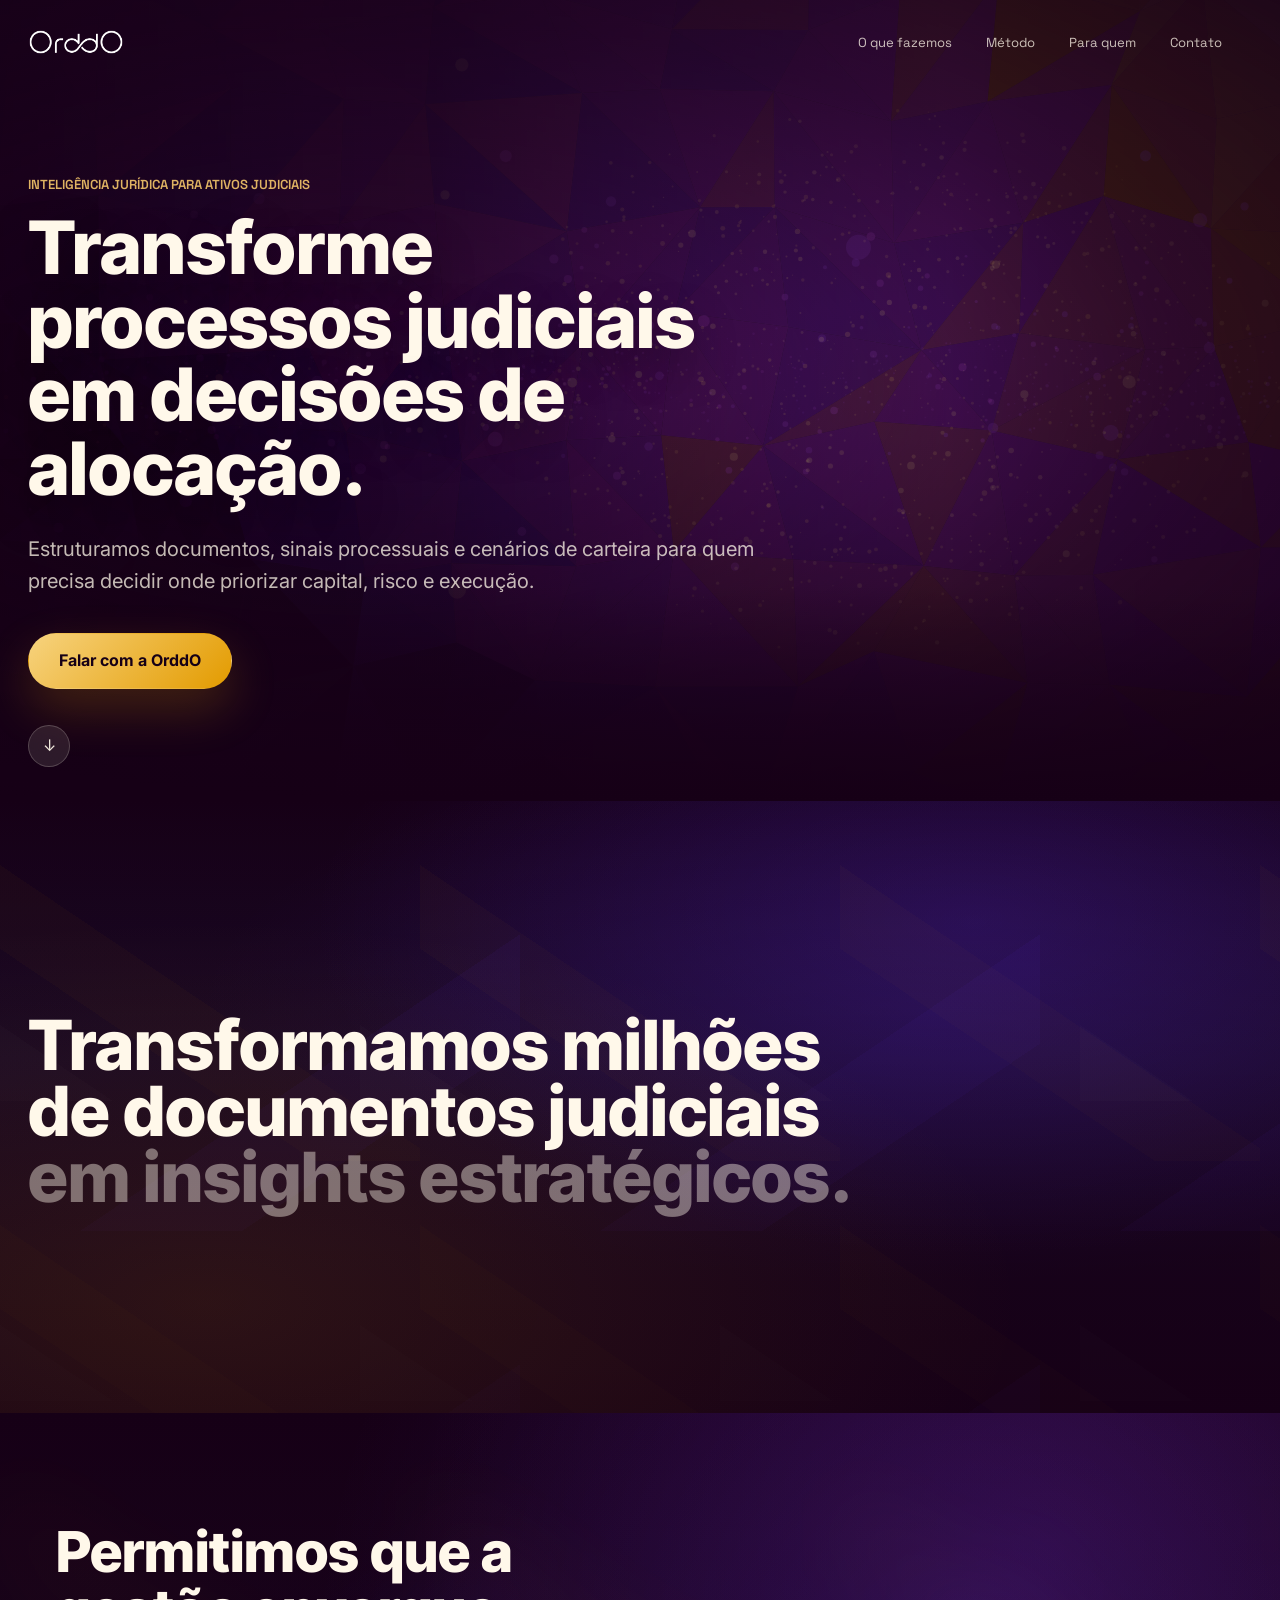
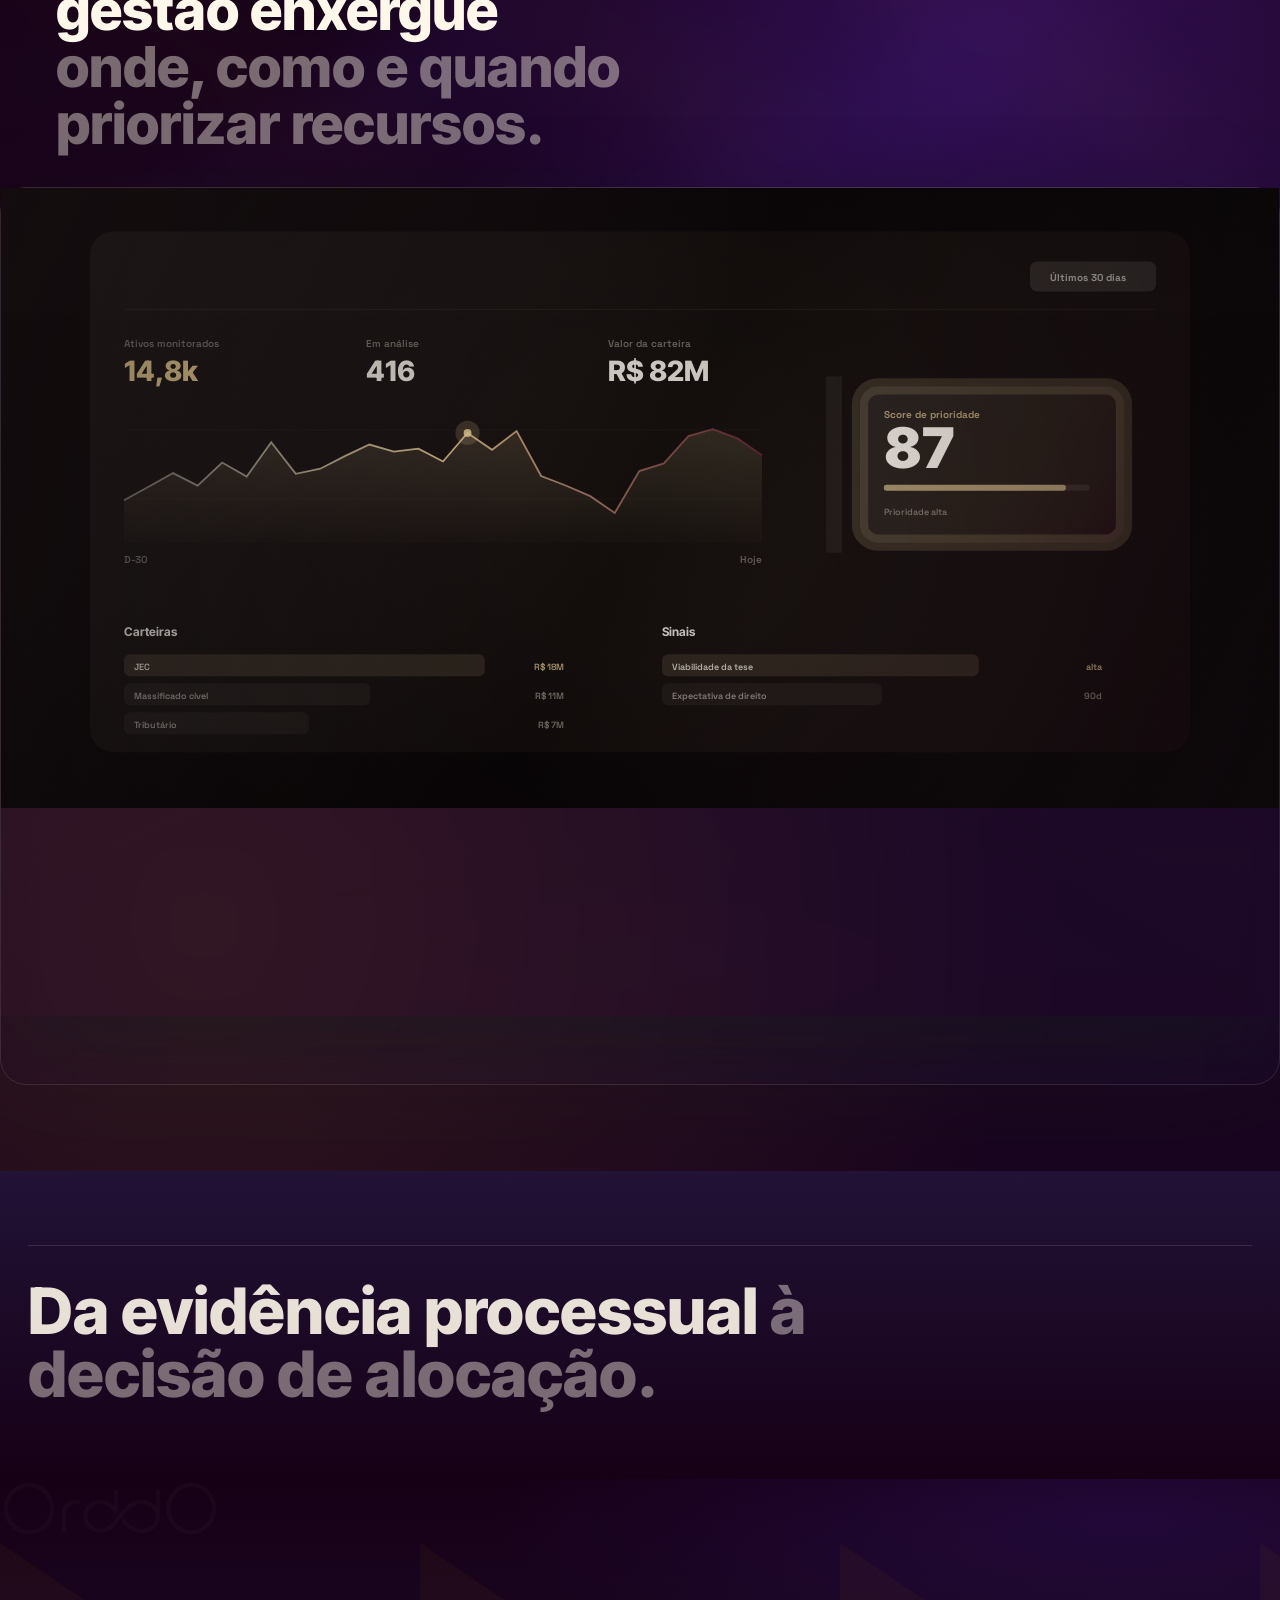
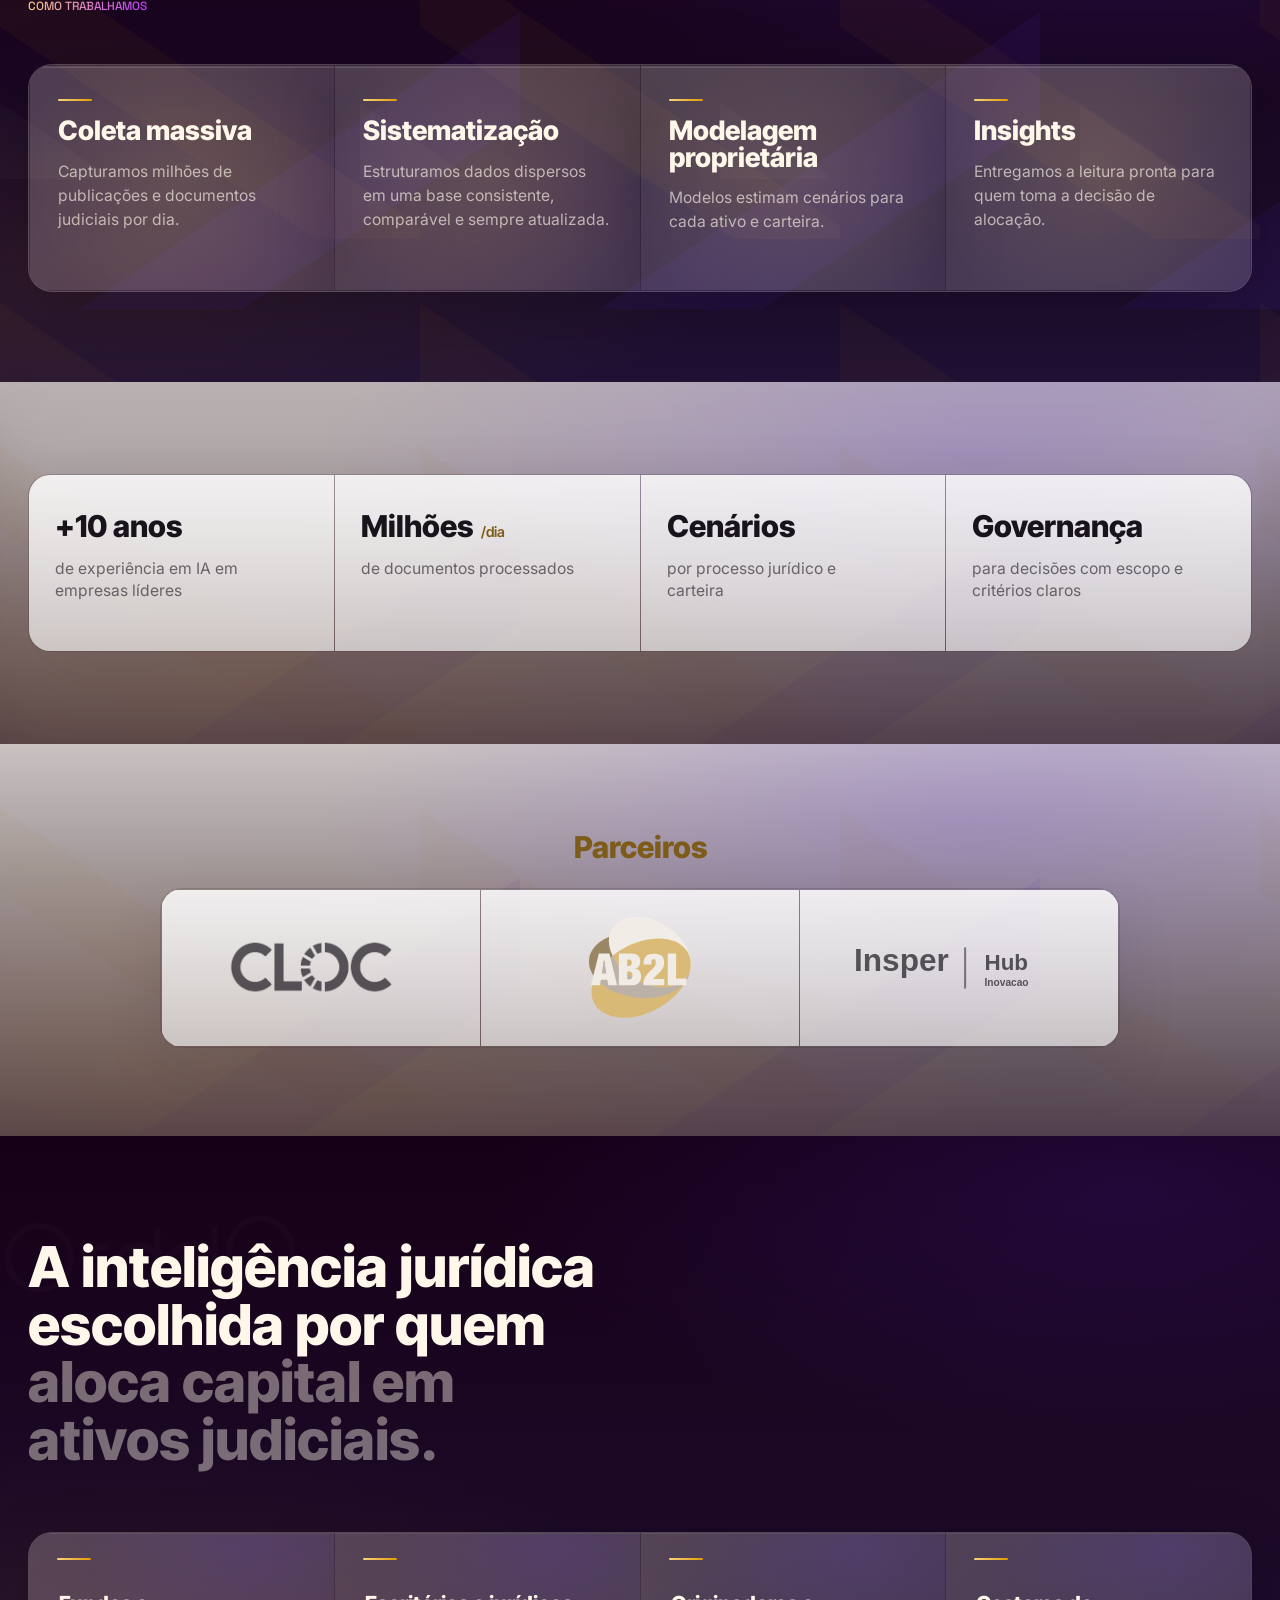
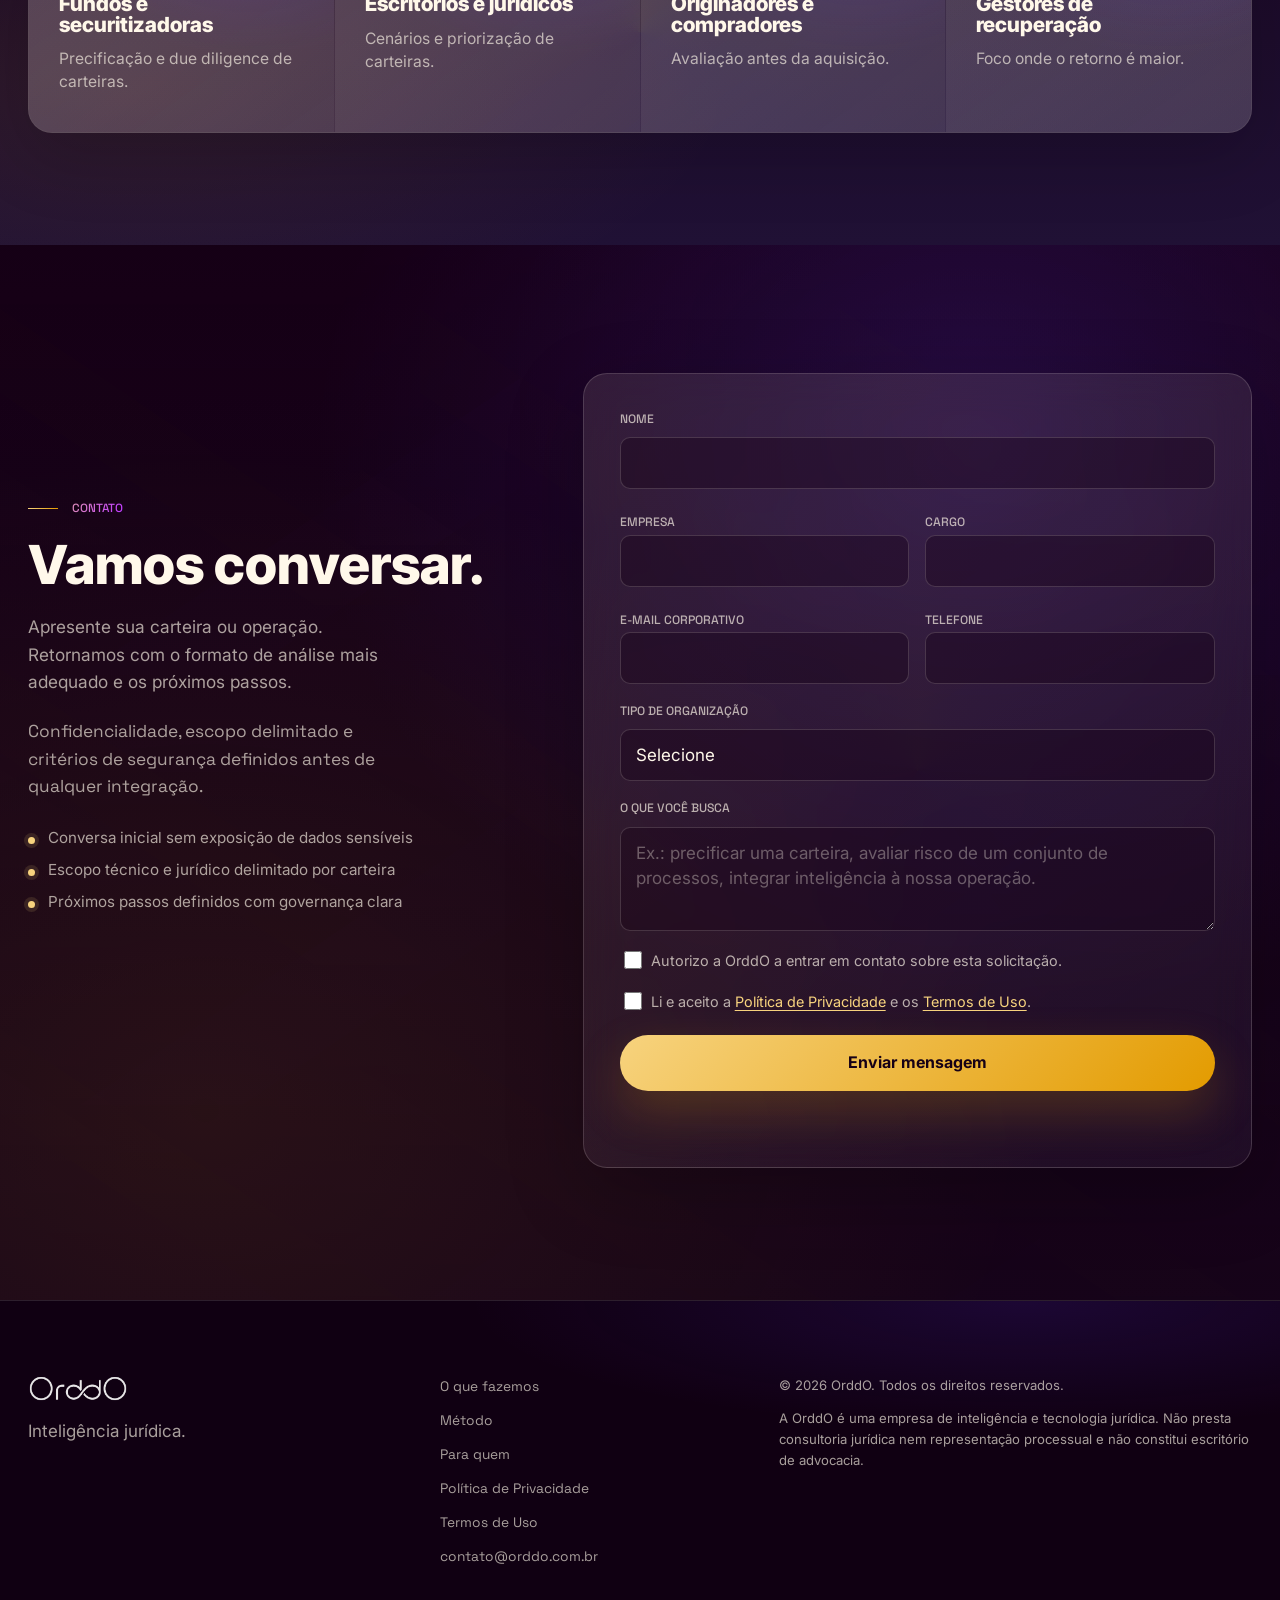
==== index.html @ 4daa4f78 "Restaura hamburguer e ritmo desktop" ====
<!doctype html>
<html lang="pt-BR">
  <head>
    <meta charset="utf-8">
    <meta name="viewport" content="width=device-width, initial-scale=1">
    <title>OrddO | Inteligência jurídica</title>
    <meta name="description" content="OrddO é uma empresa de inteligência jurídica. Estruturamos dados judiciais e estimamos cenários para apoiar decisões de alocação por ativo e carteira.">
    <meta name="theme-color" content="#f7f8f6">
    <meta property="og:title" content="OrddO | Inteligência jurídica">
    <meta property="og:description" content="A inteligência por trás de cada decisão sobre ativos judiciais.">
    <meta property="og:type" content="website">
    <link rel="preconnect" href="https://fonts.googleapis.com">
    <link rel="preconnect" href="https://fonts.gstatic.com" crossorigin>
    <link href="https://fonts.googleapis.com/css2?family=Inter+Tight:wght@500;600;700;800;900&family=Space+Grotesk:wght@400;500;600&family=Inter:wght@400;500;600&display=swap" rel="stylesheet">
    <link rel="stylesheet" href="styles.css?v=188">
  </head>
  <body>
    <a class="skip-link" href="#conteudo">Pular para o conteúdo</a>

    <header class="site-header" data-header>
      <nav class="nav" aria-label="Navegação principal">
        <a class="brand brand-nav" href="#topo" aria-label="OrddO, início"><img class="logo-img" src="logo-mask.png" srcset="logo-mask.png 1x, logo-mask@4x.png 4x" alt="" aria-hidden="true" decoding="async"></a>

        <button class="nav-toggle" type="button" aria-expanded="false" aria-controls="menu-principal" aria-label="Abrir menu" data-nav-toggle>
          <span></span><span></span><span></span>
          <span class="sr-only">Abrir menu</span>
        </button>

        <div class="nav-links" id="menu-principal" data-nav-menu>
          <a href="#produto" data-content="Inteligência para ativos judiciais">O que fazemos</a>
          <a href="#metodo" data-content="Da evidência ao cenário">Método</a>
          <a href="#para-quem" data-content="Fundos, originadores e jurídicos">Para quem</a>
          <a href="#contato" data-content="Conversa confidencial">Contato</a>
        </div>

      </nav>
    </header>

    <main id="conteudo">

      <!-- ── HERO ─────────────────────────────────────── -->
      <section class="hero hero-generative-page" id="topo">
        <div class="hero-generative" aria-hidden="true">
          <canvas id="trianglify-canvas" class="trianglify-canvas" data-trianglify></canvas>
          <canvas id="nova-canvas" class="nova-canvas" data-nova></canvas>
          <canvas id="decision-canvas" class="decision-canvas" data-decision-hero></canvas>
        </div>
        <div class="container hero-content">
          <p class="hero-eyebrow">Inteligência jurídica para ativos judiciais</p>
          <h1>Transforme processos judiciais em decisões de alocação.</h1>
          <p class="hero-subtitle">Estruturamos documentos, sinais processuais e cenários de carteira para quem precisa decidir onde priorizar capital, risco e execução.</p>
          <div class="hero-actions" aria-label="Ações principais">
            <a class="button button-primary" href="#contato">Falar com a OrddO</a>
          </div>
        </div>
        <div class="hero-foot">
          <a class="scroll-cue" href="#manifesto" aria-label="Rolar para baixo">↓</a>
        </div>
      </section>

      <!-- ── STATEMENT (intro) ────────────────────────── -->
      <section class="statement" id="manifesto">
        <div class="container">
          <h2 class="reveal">Transformamos milhões de documentos judiciais <span class="dim">em insights estratégicos.</span></h2>
        </div>
      </section>

      <!-- ── PRIORIZAÇÃO (processo genérico, demo ao vivo) ─ -->
      <section class="showcase" id="produto">
        <div class="container">
          <div class="show-head reveal">
            <h2>Permitimos que a gestão enxergue <span class="dim">onde, como e quando priorizar recursos.</span></h2>
          </div>

          <div class="media-panel reveal" data-parallax-panel>
            <div class="demo intelligence-demo" data-demo>
              <div class="intel-stage" aria-label="Painel executivo de priorização de carteira">
                <div class="intel-board intel-cinema">
                  <canvas class="intel-canvas" data-intel-canvas aria-hidden="true"></canvas>
                  <div class="mobile-dashboard" aria-hidden="true">
                    <div class="md-head">
                      <span>Carteira monitorada</span>
                      <b>Últimos 30 dias</b>
                    </div>
                    <div class="md-kpis">
                      <div><strong>14,8k</strong><span>Ativos</span></div>
                      <div><strong>416</strong><span>Em análise</span></div>
                      <div><strong>R$ 82M</strong><span>Carteira</span></div>
                      <div class="md-kpi-score"><strong>87</strong><span>Score de prioridade</span></div>
                    </div>
                    <div class="md-chart" aria-hidden="true">
                      <svg viewBox="0 0 320 132" role="img" aria-label="Evolução da carteira">
                        <defs>
                          <linearGradient id="mdChartArea" x1="0" x2="0" y1="0" y2="1">
                            <stop offset="0%" stop-color="#d9bd83" stop-opacity=".28"></stop>
                            <stop offset="100%" stop-color="#d9bd83" stop-opacity=".035"></stop>
                          </linearGradient>
                          <linearGradient id="mdChartLine" x1="0" x2="1" y1="0" y2="0">
                            <stop offset="0%" stop-color="#fff8ea" stop-opacity=".5"></stop>
                            <stop offset="52%" stop-color="#d9bd83"></stop>
                            <stop offset="100%" stop-color="#6a2032"></stop>
                          </linearGradient>
                        </defs>
                        <path class="md-area" d="M0 92 C34 84 52 70 80 76 C112 84 126 48 154 56 C188 66 196 28 224 34 C252 40 264 66 288 54 C304 46 312 42 320 38 L320 132 L0 132 Z"></path>
                        <path class="md-line" d="M0 92 C34 84 52 70 80 76 C112 84 126 48 154 56 C188 66 196 28 224 34 C252 40 264 66 288 54 C304 46 312 42 320 38"></path>
                        <circle class="md-hot" cx="224" cy="34" r="5"></circle>
                      </svg>
                      <div class="md-chart-axis">
                        <span>D-30</span>
                        <span>Hoje</span>
                      </div>
                    </div>
                  </div>
                  <div class="cinema-grain" aria-hidden="true"></div>
                  <div class="cinema-caption" aria-live="polite">
                    <b data-flow-label>Visão executiva</b>
                  </div>
                </div>
              </div>
            </div>
          </div>
        </div>
      </section>

      <!-- ── RESPIRO EDITORIAL ────────────────────────── -->
      <section class="section-breath" aria-label="Síntese do processo">
        <div class="container">
          <p class="reveal">Da evidência processual <span>à decisão de alocação.</span></p>
        </div>
      </section>

      <!-- ── SERVIÇOS / MÉTODO (lista Fantasy) ─────────── -->
      <section class="services" id="metodo">
        <div class="container">
          <span class="label reveal">Como trabalhamos</span>
          <ol class="svc-list" data-spotlight>
            <li class="svc reveal"><h3>Coleta massiva</h3><p>Capturamos milhões de publicações e documentos judiciais por dia.</p></li>
            <li class="svc reveal"><h3>Sistematização</h3><p>Estruturamos dados dispersos em uma base consistente, comparável e sempre atualizada.</p></li>
            <li class="svc reveal"><h3>Modelagem proprietária</h3><p>Modelos estimam cenários para cada ativo e carteira.</p></li>
            <li class="svc reveal"><h3>Insights</h3><p>Entregamos a leitura pronta para quem toma a decisão de alocação.</p></li>
          </ol>
        </div>
      </section>

      <!-- ── MÉTRICAS ──────────────────────────────────── -->
      <section class="metrics-section" aria-label="Capacidades da OrddO">
        <div class="container metrics-grid">
          <div class="metric reveal"><strong>+10 anos</strong><span class="metric-label">de experiência em IA em empresas líderes</span></div>
          <div class="metric reveal"><strong>Milhões<span>/dia</span></strong><span class="metric-label">de documentos processados</span></div>
          <div class="metric reveal"><strong>Cenários</strong><span class="metric-label">por processo jurídico e carteira</span></div>
          <div class="metric reveal"><strong>Governança</strong><span class="metric-label">para decisões com escopo e critérios claros</span></div>
        </div>
      </section>

      <!-- ── PARCEIROS ─────────────────────────────────── -->
      <section class="partners" aria-label="Parceiros institucionais">
        <div class="container partners-panel">
          <span class="partners-eyebrow">Parceiros</span>
          <div class="partner-logos" aria-label="CLOC, AB2L e Insper Hub">
            <div class="partner-logo partner-logo-cloc"><img src="partner-cloc-mark.png" alt="CLOC" loading="lazy" decoding="async"></div>
            <div class="partner-logo partner-logo-ab2l"><img src="partner-ab2l-mark.svg" alt="AB2L" loading="lazy" decoding="async"></div>
            <div class="partner-logo partner-logo-insper"><img src="partner-insper-hub.svg" alt="Insper Hub" loading="lazy" decoding="async"></div>
          </div>
        </div>
      </section>

      <!-- ── PARA QUEM ─────────────────────────────────── -->
      <section class="statement statement-center" id="para-quem">
        <div class="container">
          <h2 class="reveal">A inteligência jurídica escolhida por quem <span class="dim">aloca capital em ativos judiciais.</span></h2>
        </div>
        <div class="container gallery">
          <article class="gcard reveal"><h3>Fundos e securitizadoras</h3><p>Precificação e due diligence de carteiras.</p></article>
          <article class="gcard reveal"><h3>Escritórios e jurídicos</h3><p>Cenários e priorização de carteiras.</p></article>
          <article class="gcard reveal"><h3>Originadores e compradores</h3><p>Avaliação antes da aquisição.</p></article>
          <article class="gcard reveal"><h3>Gestores de recuperação</h3><p>Foco onde o retorno é maior.</p></article>
        </div>
      </section>

      <!-- ── CONTATO ───────────────────────────────────── -->
      <section class="contact" id="contato">
        <div class="container contact-grid">
          <div class="contact-copy reveal">
            <span class="label">Contato</span>
            <h2>Vamos conversar.</h2>
            <p>Apresente sua carteira ou operação. Retornamos com o formato de análise mais adequado e os próximos passos.</p>
            <p class="contact-assurance">Confidencialidade, escopo delimitado e critérios de segurança definidos antes de qualquer integração.</p>
            <ul class="contact-trust" aria-label="Compromissos de contato">
              <li>Conversa inicial sem exposição de dados sensíveis</li>
              <li>Escopo técnico e jurídico delimitado por carteira</li>
              <li>Próximos passos definidos com governança clara</li>
            </ul>
          </div>

          <form class="lead-form reveal" action="mailto:contato@orddo.com.br" method="post" enctype="text/plain" data-lead-form novalidate>
            <div class="form-row"><label for="nome">Nome</label><input id="nome" name="nome" type="text" autocomplete="name" required></div>
            <div class="form-row two-columns">
              <div><label for="empresa">Empresa</label><input id="empresa" name="empresa" type="text" autocomplete="organization" required></div>
              <div><label for="cargo">Cargo</label><input id="cargo" name="cargo" type="text" autocomplete="organization-title"></div>
            </div>
            <div class="form-row two-columns">
              <div><label for="email">E-mail corporativo</label><input id="email" name="email" type="email" autocomplete="email" required></div>
              <div><label for="telefone">Telefone</label><input id="telefone" name="telefone" type="tel" autocomplete="tel" required></div>
            </div>
            <div class="form-row">
              <label for="perfil">Tipo de organização</label>
              <select id="perfil" name="perfil" required>
                <option value="">Selecione</option>
                <option>Fundo / Securitizadora</option>
                <option>Escritório de advocacia</option>
                <option>Departamento jurídico</option>
                <option>Originador / Comprador de carteira</option>
                <option>Gestora de recuperação</option>
                <option>Outro</option>
              </select>
            </div>
            <div class="form-row"><label for="mensagem">O que você busca</label><textarea id="mensagem" name="mensagem" rows="3" placeholder="Ex.: precificar uma carteira, avaliar risco de um conjunto de processos, integrar inteligência à nossa operação."></textarea></div>
            <label class="checkbox-row"><input type="checkbox" name="contato" required><span>Autorizo a OrddO a entrar em contato sobre esta solicitação.</span></label>
            <label class="checkbox-row"><input type="checkbox" name="privacidade" required><span>Li e aceito a <a href="privacidade.html">Política de Privacidade</a> e os <a href="termos.html">Termos de Uso</a>.</span></label>
            <button class="button button-primary form-submit" type="submit">Enviar mensagem</button>
            <p class="form-feedback" data-form-feedback role="status" aria-live="polite"></p>
          </form>
        </div>
      </section>

    </main>

    <footer class="site-footer">
      <div class="container footer-grid">
        <div class="footer-brand-col">
          <a class="brand brand-footer" href="#topo" aria-label="OrddO, início"><img class="logo-img" src="logo-mask.png" srcset="logo-mask.png 1x, logo-mask@4x.png 4x" alt="" aria-hidden="true" decoding="async"></a>
          <p>Inteligência jurídica.</p>
        </div>
        <div class="footer-links">
          <a href="#produto">O que fazemos</a>
          <a href="#metodo">Método</a>
          <a href="#para-quem">Para quem</a>
          <a href="privacidade.html">Política de Privacidade</a>
          <a href="termos.html">Termos de Uso</a>
          <a href="mailto:contato@orddo.com.br">contato@orddo.com.br</a>
        </div>
        <div class="legal-copy">
          <p>© 2026 OrddO. Todos os direitos reservados.</p>
          <p>A OrddO é uma empresa de inteligência e tecnologia jurídica. Não presta consultoria jurídica nem representação processual e não constitui escritório de advocacia.</p>
        </div>
      </div>
    </footer>

    <script src="script.js?v=188"></script>
  </body>
</html>
---- styles.css ----
/* ══════════════════════════════════════════════════════════════
   OrddO — Inteligência jurídica
   Molde visual: Fantasy (fantasy.co) — quase-preto, tipografia
   editorial gigante em duas tonalidades, painéis de mídia, muito
   respiro. Conteúdo OrddO · paleta quase-preto quente + dourado.
   ══════════════════════════════════════════════════════════════ */

:root {
  --bg: #0c0709;
  --bg-2: #120c0e;
  --surface: #171012;
  --surface-2: #201618;
  --cream: #f4eee7;
  --dim: rgba(244, 238, 231, 0.46);
  --muted: rgba(244, 238, 231, 0.6);
  --faint: rgba(244, 238, 231, 0.4);
  --line: rgba(244, 238, 231, 0.1);
  --line-2: rgba(244, 238, 231, 0.18);
  --gold: #c6a15b;
  --gold-2: #d9bd83;
  --wine: #6a2032;
  --paper: #d8d1c6;
  --paper-2: #c6bdb2;
  --ink: #24191b;
  --ink-soft: rgba(36, 25, 27, 0.68);
  --ink-faint: rgba(36, 25, 27, 0.46);
  --paper-line: rgba(36, 25, 27, 0.12);

  --container: 1280px;
  --radius-xl: 28px;
  --radius-lg: 20px;
  --radius-md: 14px;

  --display: "Inter Tight", -apple-system, BlinkMacSystemFont, "Segoe UI", sans-serif;
  --mono: "Space Grotesk", ui-monospace, SFMono-Regular, Menlo, monospace;
  --body: "Inter", -apple-system, BlinkMacSystemFont, "Segoe UI", sans-serif;
}

* { box-sizing: border-box; }
html { scroll-behavior: smooth; scroll-padding-top: 110px; }
body {
  margin: 0; background: var(--bg); color: var(--cream);
  font-family: var(--body); font-size: 17px; line-height: 1.6;
  text-rendering: optimizeLegibility; -webkit-font-smoothing: antialiased;
  overflow-x: hidden;
}
body.menu-open { overflow: hidden; }
a { color: inherit; text-decoration: none; }
button, input, select, textarea { font: inherit; }
img, svg { max-width: 100%; }
.container { width: min(var(--container), calc(100% - 56px)); margin: 0 auto; }

.skip-link { position: absolute; left: 20px; top: -60px; z-index: 100; padding: 12px 16px; border-radius: 10px; background: var(--cream); color: #14090c; font-weight: 700; transition: top 0.2s ease; }
.skip-link:focus { top: 20px; }
.sr-only { position: absolute; width: 1px; height: 1px; padding: 0; margin: -1px; overflow: hidden; clip: rect(0,0,0,0); white-space: nowrap; border: 0; }

.label { display: inline-block; font-family: var(--mono); font-size: 0.74rem; font-weight: 500; letter-spacing: 0; text-transform: uppercase; color: var(--gold); }

/* ── Logo ────────────────────────────────────────────────────── */
.brand { display: inline-flex; align-items: center; line-height: 0; }
.logo-img {
  display: block; aspect-ratio: 684 / 182;
  -webkit-mask: url("logo-mask.png") no-repeat center / contain;
  mask: url("logo-mask.png") no-repeat center / contain;
  background: linear-gradient(105deg, var(--cream) 0%, var(--cream) 38%, var(--gold-2) 50%, var(--cream) 62%, var(--cream) 100%);
  background-size: 260% 100%; background-position: 150% 0;
  animation: logoShimmer 7s ease-in-out 2.2s infinite;
}
.brand-nav .logo-img { width: 96px; }
.brand-footer .logo-img { width: 100px; }
.logo-img[src] {
  height: auto;
  object-fit: contain;
  background: none;
  -webkit-mask: none;
  mask: none;
}
.brand-nav .logo-img[src] { height: 26px; }
.brand-footer .logo-img[src] { height: 27px; }
@keyframes logoShimmer { 0% { background-position: 150% 0; } 32% { background-position: -50% 0; } 100% { background-position: -50% 0; } }

/* ── Header ──────────────────────────────────────────────────── */
.site-header { position: fixed; top: 0; left: 0; right: 0; z-index: 50; transition: background 0.3s ease, border-color 0.3s ease; border-bottom: 1px solid transparent; }
.site-header.is-scrolled { background: rgba(12, 7, 9, 0.72); backdrop-filter: blur(16px); -webkit-backdrop-filter: blur(16px); border-color: var(--line); }
.nav { width: min(var(--container), calc(100% - 56px)); min-height: 84px; margin: 0 auto; display: flex; align-items: center; justify-content: space-between; gap: 24px; }
.nav-links { display: flex; align-items: center; gap: 34px; margin-left: auto; margin-right: 30px; font-family: var(--mono); font-size: 0.82rem; color: var(--muted); }
.nav-links a { transition: color 0.2s ease; }
.nav-links a:hover, .nav-links a:focus-visible { color: var(--cream); }
.nav-toggle { display: none; width: 44px; height: 44px; border: 1px solid var(--line-2); border-radius: 12px; background: rgba(244,238,231,0.04); cursor: pointer; }
.nav-toggle span:not(.sr-only) { display: block; width: 18px; height: 2px; margin: 4px auto; border-radius: 999px; background: var(--cream); }

/* ── Botões ──────────────────────────────────────────────────── */
.button { display: inline-flex; align-items: center; justify-content: center; gap: 8px; min-height: 56px; padding: 0 30px; border: 1px solid transparent; border-radius: 999px; cursor: pointer; font-weight: 700; font-size: 1rem; transition: transform 0.2s ease, background 0.2s ease, border-color 0.2s ease; }
.button:hover, .button:focus-visible { transform: translateY(-2px); }
.button-primary { background: var(--cream); color: #14090c; }
.button-primary:hover, .button-primary:focus-visible { background: var(--gold-2); }

/* ── Tipografia editorial ────────────────────────────────────── */
h1, h2, h3 { margin: 0; font-family: var(--display); font-weight: 800; letter-spacing: 0; line-height: 0.98; }
.dim { color: var(--dim); }

/* ── Hero (marca em tela cheia) ──────────────────────────────── */
.hero { position: relative; min-height: 100vh; display: grid; place-items: center; padding: 120px 0 0; overflow: hidden; }
.hero::before { content: ""; position: absolute; inset: 0; background: radial-gradient(110% 88% at 52% 34%, rgba(106,32,50,0.26), transparent 62%), radial-gradient(78% 58% at 50% 112%, rgba(217,189,131,0.11), transparent 64%), linear-gradient(180deg, rgba(8,5,6,0), rgba(8,5,6,0.18)); pointer-events: none; }
.hero-brand { position: relative; z-index: 2; display: grid; justify-items: center; gap: 22px; }
.logo-hero { width: min(560px, 74vw); animation: logoReveal 1.2s cubic-bezier(0.5,0,0.2,1) both, logoShimmer 7s ease-in-out 2.4s infinite; }
.logo-hero.logo-img[src] { animation: fadeUp 0.9s ease 0.18s both; }
@keyframes logoReveal { from { clip-path: inset(0 100% 0 0); } to { clip-path: inset(0 0 0 0); } }
.hero-tag { margin: 0; font-family: var(--mono); font-size: clamp(0.9rem, 1.6vw, 1.15rem); letter-spacing: 0; text-transform: uppercase; color: var(--muted); padding-left: 0; opacity: 0; animation: fadeUp 0.9s ease 0.9s both; }
@keyframes fadeUp { from { opacity: 0; transform: translateY(12px); } to { opacity: 1; transform: none; } }
.hero-foot { position: absolute; z-index: 2; left: 0; right: 0; bottom: 34px; width: min(var(--container), calc(100% - 56px)); margin: 0 auto; display: flex; align-items: center; justify-content: space-between; }
.hero-foot-label { font-family: var(--mono); font-size: 0.78rem; letter-spacing: 0; color: var(--faint); }
.scroll-cue { display: grid; place-items: center; width: 42px; height: 42px; border: 1px solid var(--line-2); border-radius: 50%; color: var(--muted); font-size: 1rem; animation: bob 1.8s ease-in-out infinite; }
@keyframes bob { 0%, 100% { transform: translateY(0); } 50% { transform: translateY(5px); } }

/* ── Statement (headline gigante duas tonalidades) ───────────── */
.statement { display: flex; align-items: center; min-height: 78vh; padding: 120px 0; }
.statement h2 { font-size: clamp(2.5rem, 6.4vw, 6.2rem); line-height: 0.96; letter-spacing: 0; max-width: 20ch; }
.statement-center { min-height: auto; display: block; padding-top: 130px; }
.statement-center h2 { max-width: 22ch; margin-bottom: 64px; }
.statement-lead h2 { font-size: clamp(2rem, 4.3vw, 4.2rem); line-height: 1.02; max-width: 24ch; }

/* ── Showcase (painel de mídia) ──────────────────────────────── */
.showcase {
  padding: 40px 0 130px;
  scroll-margin-top: 110px;
  background:
    radial-gradient(74% 54% at 50% 72%, rgba(198,161,91,0.08), transparent 66%),
    linear-gradient(180deg, var(--bg) 0%, #0d080a 100%);
}
.show-head { max-width: 860px; margin: 0 auto 52px; text-align: center; }
.show-head h2 { font-size: clamp(1.9rem, 3.6vw, 3.1rem); line-height: 1.06; letter-spacing: 0; }
.media-panel { position: relative; max-width: 1080px; margin: 0 auto; padding: 46px 0 72px; border: 0; background: none; box-shadow: none; perspective: 2200px; perspective-origin: 50% 26%; }
.media-panel::after {
  content: ""; position: absolute; left: 50%; bottom: 48px; transform: translateX(-50%);
  width: 74%; height: 130px; border-radius: 50%; z-index: -1;
  background: radial-gradient(ellipse, rgba(106,32,50,0.55), rgba(198,161,91,0.12) 45%, transparent 72%);
  filter: blur(46px);
}
.demo.agent {
  transform-style: preserve-3d;
  transform: rotateX(7deg) rotateY(-3.4deg);
  box-shadow: 0 60px 130px rgba(0,0,0,0.66), 0 26px 60px rgba(0,0,0,0.5);
  animation: camFloat 13s ease-in-out infinite;
}
@keyframes camFloat {
  0%, 100% { transform: rotateX(7deg) rotateY(-3.4deg) translateY(0) scale(1); }
  50% { transform: rotateX(3.5deg) rotateY(-1.4deg) translateY(-14px) scale(1.016); }
}
.demo-shine { position: absolute; inset: 0; border-radius: inherit; pointer-events: none; z-index: 5; overflow: hidden; }
.demo-shine::before {
  content: ""; position: absolute; top: -60%; left: -45%; width: 38%; height: 220%;
  background: linear-gradient(100deg, transparent, rgba(255,255,255,0.07), transparent);
  transform: rotate(12deg); animation: shine 8s ease-in-out infinite;
}
@keyframes shine { 0% { left: -45%; } 55%, 100% { left: 135%; } }
@media (prefers-reduced-motion: reduce) { .demo.agent { animation: none; } .demo-shine { display: none; } }

/* ── Respiro editorial ──────────────────────────────────────── */
.section-breath {
  position: relative;
  padding: 42px 0 54px;
  background:
    radial-gradient(70% 120% at 50% 0%, rgba(198,161,91,0.07), transparent 60%),
    linear-gradient(180deg, #0d080a 0%, #100a0c 100%);
  overflow: hidden;
}
.section-breath::after {
  content: "";
  position: absolute;
  right: max(28px, calc((100vw - var(--container)) / 2));
  top: 50%;
  width: min(360px, 36vw);
  aspect-ratio: 684 / 182;
  background: rgba(244,238,231,0.055);
  -webkit-mask: url("logo-mask.png") no-repeat center / contain;
  mask: url("logo-mask.png") no-repeat center / contain;
  transform: translateY(-50%);
  pointer-events: none;
}
.section-breath .container {
  position: relative;
  z-index: 1;
  padding-top: 34px;
  border-top: 1px solid rgba(244,238,231,0.1);
}
.section-breath p {
  max-width: 880px;
  margin: 0;
  font-family: var(--display);
  font-size: clamp(2rem, 5vw, 4.8rem);
  font-weight: 800;
  line-height: 0.98;
  color: rgba(244,238,231,0.88);
}
.section-breath span { color: rgba(244,238,231,0.42); }

/* ── Gallery (cards minimalistas) ────────────────────────────── */
.gallery { display: grid; grid-template-columns: repeat(4, 1fr); gap: 1px; background: rgba(244,238,231,0.12); border: 1px solid rgba(244,238,231,0.12); border-radius: var(--radius-lg); overflow: hidden; }
.gcard {
  position: relative;
  min-height: 188px;
  padding: 38px 30px 38px;
  background:
    radial-gradient(86% 68% at 50% 0%, rgba(198,161,91,0.055), transparent 64%),
    linear-gradient(180deg, rgba(244,238,231,0.052), rgba(244,238,231,0.028));
  transition: background 0.3s ease, transform 0.3s ease;
}
.gcard::before {
  content: "";
  position: absolute;
  left: 28px;
  top: 24px;
  width: 34px;
  height: 2px;
  border-radius: 999px;
  background: rgba(198,161,91,0.62);
}
.gcard:hover { background: rgba(244,238,231,0.06); transform: translateY(-2px); }
.gnum { display: block; margin-bottom: 40px; font-family: var(--mono); font-size: 0.78rem; letter-spacing: 0; color: var(--gold); }
.gcard h3 { font-size: 1.3rem; margin: 22px 0 12px; letter-spacing: 0; }
.gcard p { margin: 0; color: var(--muted); font-size: 0.98rem; line-height: 1.5; }

/* ── Services (lista grande estilo Fantasy) ──────────────────── */
.services {
  padding: 124px 0 108px;
  background:
    radial-gradient(80% 64% at 88% 8%, rgba(198,161,91,0.08), transparent 58%),
    radial-gradient(72% 66% at 10% 70%, rgba(106,32,50,0.14), transparent 60%),
    linear-gradient(180deg, #0d080a 0%, #120c0e 100%);
  color: var(--cream);
}
.services .label { color: var(--gold); }
.svc-list {
  list-style: none;
  display: grid;
  grid-template-columns: repeat(4, minmax(0, 1fr));
  gap: 1px;
  margin: 46px 0 0;
  padding: 1px;
  border-radius: var(--radius-lg);
  background: rgba(244,238,231,0.1);
  overflow: hidden;
}
.svc {
  position: relative;
  display: grid;
  align-content: start;
  gap: 16px;
  min-height: 224px;
  padding: 32px 28px 30px;
  background:
    radial-gradient(90% 84% at 50% 0%, rgba(198,161,91,0.08), transparent 62%),
    linear-gradient(180deg, rgba(244,238,231,0.046), rgba(244,238,231,0.022));
}
.svc::after {
  content: "";
  width: 34px;
  height: 2px;
  border-radius: 999px;
  background: rgba(198,161,91,0.68);
  order: -1;
}
.svc h3 { font-size: clamp(1.4rem, 2.1vw, 2rem); letter-spacing: 0; }
.svc p { margin: 0; color: var(--muted); font-size: 0.98rem; line-height: 1.55; }

/* ── Métricas ────────────────────────────────────────────────── */
.metrics-section {
  padding: 34px 0 92px;
  background:
    radial-gradient(70% 72% at 82% 58%, rgba(106,32,50,0.14), transparent 62%),
    linear-gradient(180deg, #120c0e 0%, #171112 100%);
  color: var(--cream);
}
.metrics-grid { display: grid; grid-template-columns: repeat(3, 1fr); gap: 1px; background: rgba(244,238,231,0.13); border: 1px solid rgba(244,238,231,0.13); border-radius: var(--radius-lg); overflow: hidden; box-shadow: 0 26px 72px rgba(0,0,0,0.22); }
.metric { position: relative; min-height: 164px; padding: 38px 30px 36px; background: linear-gradient(180deg, rgba(244,238,231,0.07), rgba(244,238,231,0.035)); }
.metric strong { display: flex; align-items: baseline; gap: 8px; font-family: var(--display); font-size: clamp(1.9rem, 3vw, 2.65rem); font-weight: 800; letter-spacing: 0; line-height: 1; color: rgba(244,238,231,0.92); }
.metric strong span { font-size: 0.9rem; font-weight: 600; letter-spacing: 0; color: var(--gold); }
.metric-label { display: block; max-width: 24ch; margin-top: 16px; color: rgba(244,238,231,0.58); font-size: 0.98rem; line-height: 1.45; }

/* ── Parceiros ───────────────────────────────────────────────── */
.partners {
  padding: 0 0 118px;
  background:
    radial-gradient(76% 78% at 50% 18%, rgba(198,161,91,0.09), transparent 58%),
    linear-gradient(180deg, #171112 0%, #120c0e 100%);
}
.partners-panel {
  position: relative;
  display: grid;
  grid-template-columns: 1fr;
  align-items: center;
  justify-items: center;
  gap: 34px;
  padding: 46px 0 48px;
  border-top: 1px solid rgba(244,238,231,0.1);
  border-bottom: 1px solid rgba(244,238,231,0.08);
  background: none;
}
.partners-panel::before,
.partners-panel::after {
  content: "";
  position: absolute;
  left: 44px;
  right: 44px;
  height: 1px;
  background: linear-gradient(90deg, transparent, rgba(217,189,131,0.24), transparent);
  pointer-events: none;
}
.partners-panel::before { top: -1px; opacity: 0.62; }
.partners-panel::after { bottom: -1px; opacity: 0.34; }
.partners-eyebrow {
  font-family: var(--mono);
  font-size: 0.82rem;
  color: rgba(217,189,131,0.88);
  text-transform: uppercase;
}
.partner-logos {
  position: relative;
  z-index: 1;
  display: grid;
  grid-template-columns: repeat(3, minmax(0, 1fr));
  align-items: center;
  justify-items: center;
  gap: 1px;
  width: 100%;
  max-width: 1040px;
  padding: 1px;
  border-radius: var(--radius-lg);
  background: rgba(244,238,231,0.11);
  overflow: hidden;
}
.partner-logo {
  display: grid;
  place-items: center;
  min-width: 0;
  width: 100%;
  height: 152px;
  min-height: 0;
  padding: 20px 28px;
  border: 0;
  background:
    radial-gradient(86% 72% at 50% 0%, rgba(198,161,91,0.08), transparent 68%),
    rgba(244,238,231,0.035);
}
.partner-logo img {
  display: block;
  width: auto;
  max-width: 100%;
  height: auto;
  opacity: 0.88;
  filter: drop-shadow(0 12px 24px rgba(0,0,0,0.22));
  transition: opacity 0.25s ease, transform 0.25s ease;
}
.partner-logo:hover img {
  opacity: 1;
  transform: translateY(-1px);
}
.partner-logo-cloc img {
  width: clamp(176px, 15vw, 196px);
  max-height: none;
}
.partner-logo-ab2l img {
  width: clamp(106px, 9vw, 118px);
  max-height: 104px;
}
.partner-logo-insper img {
  width: clamp(204px, 17vw, 226px);
  max-height: 76px;
}

/* ── Bloco claro: público ───────────────────────────────────── */
.statement-center {
  position: relative;
  background:
    radial-gradient(90% 70% at 18% 28%, rgba(106,32,50,0.14), transparent 58%),
    linear-gradient(180deg, #120c0e 0%, #0c0709 100%);
  color: var(--cream);
  overflow: hidden;
}
.statement-center .dim { color: var(--dim); }
.statement-center::before {
  content: "";
  position: absolute;
  inset: 94px auto auto 0;
  width: min(32vw, 420px);
  height: 1px;
  background: linear-gradient(90deg, rgba(198,161,91,0.5), transparent);
  opacity: 0.54;
}

/* ── Demo do produto ─────────────────────────────────────────── */
.demo { position: relative; border: 1px solid var(--line-2); border-radius: var(--radius-lg); background: linear-gradient(165deg, var(--surface), var(--bg-2)); overflow: hidden; }
.demo-head { display: flex; align-items: center; gap: 10px; padding: 14px 18px; border-bottom: 1px solid var(--line); font-family: var(--mono); font-size: 0.78rem; color: var(--muted); }
.demo-dots { display: inline-flex; gap: 5px; }
.demo-dots i { width: 9px; height: 9px; border-radius: 50%; background: var(--line-2); }
.demo-live { margin-left: auto; display: inline-flex; align-items: center; gap: 6px; color: var(--gold-2); }
.demo-live i { width: 7px; height: 7px; border-radius: 50%; background: var(--gold-2); animation: demoPulse 1.6s ease-in-out infinite; }
@keyframes demoPulse { 0%, 100% { opacity: 0.35; } 50% { opacity: 1; } }
.demo-steps { display: grid; grid-template-columns: repeat(4, 1fr); gap: 6px; padding: 14px 18px 0; }
.demo-step { padding: 8px 4px 12px; text-align: center; font-family: var(--mono); font-size: 0.68rem; letter-spacing: 0; color: var(--faint); border-bottom: 2px solid var(--line); transition: color 0.3s ease, border-color 0.3s ease; }
.demo-step.is-done { color: var(--muted); border-color: rgba(198,161,91,0.45); }
.demo-step.is-on { color: var(--gold-2); border-color: var(--gold-2); }
.demo-stage { position: relative; height: 268px; margin: 16px 18px; }
.demo-layer { position: absolute; inset: 0; opacity: 0; transform: translateY(6px); pointer-events: none; transition: opacity 0.35s ease, transform 0.35s ease; }
.demo-layer.is-active { opacity: 1; transform: none; }
/* fallback sem JS: mostra a 1ª fase pra nunca ficar vazio */
html:not(.js) .demo-layer[data-layer="0"] { opacity: 1; transform: none; }
.demo-stream { display: flex; gap: 12px; justify-content: center; height: 176px; align-items: flex-end; }
.dstream { width: 46px; height: 60px; border-radius: 5px; flex: none; background: linear-gradient(160deg, rgba(244,238,231,0.16), rgba(244,238,231,0.04)); border: 1px solid var(--line-2); position: relative; }
.dstream::before { content: ""; position: absolute; inset: 8px 7px; background: repeating-linear-gradient(to bottom, rgba(244,238,231,0.28) 0 2px, transparent 2px 8px); }
.demo-layer.is-active .dstream { animation: docRise 2.4s ease-in-out infinite; }
.demo-layer.is-active .dstream:nth-child(2) { animation-delay: 0.2s; }
.demo-layer.is-active .dstream:nth-child(3) { animation-delay: 0.4s; }
.demo-layer.is-active .dstream:nth-child(4) { animation-delay: 0.6s; }
.demo-layer.is-active .dstream:nth-child(5) { animation-delay: 0.8s; }
.demo-layer.is-active .dstream:nth-child(6) { animation-delay: 1s; }
@keyframes docRise { 0% { transform: translateY(26px); opacity: 0; } 25%, 75% { transform: translateY(0); opacity: 1; } 100% { transform: translateY(-20px); opacity: 0; } }
.demo-count { text-align: center; margin-top: 22px; }
.demo-count b { display: block; font-family: var(--display); font-size: 1.9rem; font-weight: 800; letter-spacing: 0; color: var(--cream); }
.demo-count span { font-family: var(--mono); font-size: 0.72rem; color: var(--muted); }
.demo-sheet { position: relative; height: 172px; padding: 14px 12px; overflow: hidden; border: 1px solid var(--line-2); border-radius: 8px; background: rgba(244,238,231,0.04); }
.dsheet-l { display: block; height: 5px; margin-bottom: 11px; border-radius: 3px; background: rgba(244,238,231,0.18); }
.dsheet-l:nth-child(2) { width: 70%; } .dsheet-l:nth-child(4) { width: 85%; } .dsheet-l:nth-child(6) { width: 60%; }
.demo-scan { position: absolute; left: 0; right: 0; height: 26px; top: -26px; background: linear-gradient(to bottom, transparent, rgba(217,189,131,0.5), transparent); border-top: 1px solid var(--gold-2); box-shadow: 0 0 16px rgba(217,189,131,0.5); }
.demo-layer.is-active .demo-scan { animation: scanMove 1.9s ease-in-out infinite; }
@keyframes scanMove { 0% { top: -26px; } 60%, 100% { top: 172px; } }
.demo-fields { list-style: none; margin: 0; padding: 0; display: grid; gap: 9px; }
.demo-fields li { display: flex; justify-content: space-between; align-items: baseline; gap: 10px; padding-bottom: 8px; border-bottom: 1px solid var(--line); font-size: 0.86rem; opacity: 0; transform: translateX(8px); }
.demo-fields li span { font-family: var(--mono); font-size: 0.72rem; color: var(--muted); }
.demo-fields li b { color: var(--cream); font-weight: 600; }
.demo-layer.is-active .demo-fields li { animation: fieldIn 0.5s ease forwards; }
.demo-layer.is-active .demo-fields li:nth-child(1) { animation-delay: 0.3s; }
.demo-layer.is-active .demo-fields li:nth-child(2) { animation-delay: 0.6s; }
.demo-layer.is-active .demo-fields li:nth-child(3) { animation-delay: 0.9s; }
.demo-layer.is-active .demo-fields li:nth-child(4) { animation-delay: 1.2s; }
.demo-layer.is-active .demo-fields li:nth-child(5) { animation-delay: 1.5s; }
@keyframes fieldIn { to { opacity: 1; transform: none; } }
.demo-gauge { position: relative; width: 150px; height: 150px; margin: 0 auto; }
.demo-gauge svg { width: 100%; height: 100%; }
.demo-arc { stroke-dasharray: 100; stroke-dashoffset: 100; }
.demo-layer.is-active .demo-arc { animation: arcFill 1.6s cubic-bezier(0.4,0,0.2,1) forwards; }
@keyframes arcFill { to { stroke-dashoffset: 18; } }
.demo-gauge-val { position: absolute; inset: 0; display: grid; place-content: center; text-align: center; }
.demo-gauge-val b { font-family: var(--display); font-size: 1.5rem; font-weight: 800; color: var(--gold-2); }
.demo-gauge-val span { font-family: var(--mono); font-size: 0.68rem; color: var(--muted); }
.demo-kpis { display: grid; gap: 14px; }
.demo-kpis div { border: 1px solid var(--line); border-radius: 12px; padding: 14px 16px; background: rgba(244,238,231,0.03); }
.demo-kpis b { display: block; font-family: var(--display); font-size: 1.7rem; font-weight: 800; letter-spacing: 0; color: var(--cream); }
.demo-kpis span { font-family: var(--mono); font-size: 0.7rem; color: var(--muted); }
.demo-check { width: 54px; height: 54px; margin: 0 auto 6px; border-radius: 50%; display: grid; place-content: center; font-size: 1.5rem; color: #14090c; background: var(--gold-2); box-shadow: 0 0 0 8px rgba(217,189,131,0.12); }
.demo-layer.is-active .demo-check { animation: pop 0.5s cubic-bezier(0.3,1.4,0.5,1) both; }
@keyframes pop { from { transform: scale(0.4); opacity: 0; } to { transform: scale(1); opacity: 1; } }
.demo-verdict > b { font-family: var(--display); font-size: 1.5rem; color: var(--cream); }
.demo-verdict p { margin: 6px 0 14px; color: var(--muted); font-size: 0.92rem; }
.demo-verdict strong { color: var(--cream); }
.demo-badge { display: inline-block; padding: 9px 16px; border-radius: 999px; border: 1px solid rgba(198,161,91,0.4); background: rgba(198,161,91,0.1); font-family: var(--mono); font-size: 0.76rem; color: var(--gold-2); }
.demo-status { display: flex; align-items: center; gap: 8px; padding: 13px 18px; border-top: 1px solid var(--line); font-family: var(--mono); font-size: 0.76rem; color: var(--muted); }
.demo-status-dot { width: 7px; height: 7px; border-radius: 50%; background: var(--gold-2); animation: demoPulse 1.6s ease-in-out infinite; }

/* ── Fundo: gradiente WebGL fluindo (técnica Stripe) ─────────── */
.hero-canvas { position: absolute; inset: 0; width: 100%; height: 100%; z-index: 0; display: block; }

/* ── Demo ao vivo (fluxo de carteira) ────────────────────────── */
.demo-stats { display: grid; grid-template-columns: repeat(3, 1fr); gap: 1px; background: var(--line); border-bottom: 1px solid var(--line); }
.dstat { padding: 16px 20px; background: var(--surface); }
.dstat b { display: block; font-family: var(--display); font-size: 1.55rem; font-weight: 800; letter-spacing: 0; color: var(--cream); }
.dstat span { font-family: var(--mono); font-size: 0.68rem; color: var(--muted); }

.demo-body { display: grid; grid-template-columns: 1.1fr 0.9fr; }
.demo-feed { position: relative; height: 236px; overflow: hidden; border-right: 1px solid var(--line); }
.feed-row {
  position: absolute; left: 18px; right: 18px;
  display: grid; grid-template-columns: 26px 1fr auto; align-items: center; gap: 13px;
  padding: 11px 14px; border: 1px solid var(--line-2); border-radius: 10px;
  background: linear-gradient(160deg, rgba(244, 238, 231, 0.07), rgba(244, 238, 231, 0.02));
  opacity: 0; animation: feedRise 7.5s linear infinite;
}
.feed-row:nth-child(1) { animation-delay: -0.2s; }
.feed-row:nth-child(2) { animation-delay: -1.45s; }
.feed-row:nth-child(3) { animation-delay: -2.7s; }
.feed-row:nth-child(4) { animation-delay: -3.95s; }
.feed-row:nth-child(5) { animation-delay: -5.2s; }
.feed-row:nth-child(6) { animation-delay: -6.45s; }
@keyframes feedRise {
  0% { transform: translateY(236px); opacity: 0; }
  9% { opacity: 1; }
  86% { opacity: 1; }
  100% { transform: translateY(-72px); opacity: 0; }
}
.fr-doc { width: 26px; height: 32px; border-radius: 4px; border: 1px solid var(--line-2); background: rgba(244, 238, 231, 0.05); position: relative; }
.fr-doc::before { content: ""; position: absolute; inset: 6px 5px auto 5px; height: 3px; border-radius: 2px; background: rgba(244, 238, 231, 0.28); box-shadow: 0 6px 0 rgba(244, 238, 231, 0.16), 0 12px 0 rgba(244, 238, 231, 0.12); }
.fr-lines { display: grid; gap: 6px; }
.fr-lines i { height: 5px; border-radius: 3px; background: rgba(244, 238, 231, 0.16); }
.fr-lines i:first-child { width: 82%; } .fr-lines i:last-child { width: 54%; }
.fr-tag { font-family: var(--mono); font-size: 0.62rem; text-transform: uppercase; letter-spacing: 0; padding: 3px 10px; border-radius: 999px; border: 1px solid var(--line-2); color: var(--muted); opacity: 0; animation: tagPop 7.5s linear infinite; }
.feed-row:nth-child(1) .fr-tag { animation-delay: -0.2s; }
.feed-row:nth-child(2) .fr-tag { animation-delay: -1.45s; }
.feed-row:nth-child(3) .fr-tag { animation-delay: -2.7s; }
.feed-row:nth-child(4) .fr-tag { animation-delay: -3.95s; }
.feed-row:nth-child(5) .fr-tag { animation-delay: -5.2s; }
.feed-row:nth-child(6) .fr-tag { animation-delay: -6.45s; }
@keyframes tagPop { 0%, 33% { opacity: 0; transform: scale(0.7); } 41% { opacity: 1; transform: scale(1); } 86% { opacity: 1; } 100% { opacity: 0; } }
.feed-row.hi .fr-tag { color: var(--gold-2); border-color: rgba(217, 189, 131, 0.5); background: rgba(198, 161, 91, 0.1); }
.feed-row.mid .fr-tag { color: var(--cream); }

.demo-dist { padding: 20px 22px; display: grid; align-content: center; gap: 13px; }
.dist-label { font-family: var(--mono); font-size: 0.66rem; letter-spacing: 0; text-transform: uppercase; color: var(--gold); }
.dist-row { display: grid; grid-template-columns: 92px 1fr; align-items: center; gap: 12px; font-size: 0.82rem; color: var(--muted); }
.dist-bar { height: 8px; border-radius: 999px; background: rgba(244, 238, 231, 0.08); position: relative; overflow: hidden; }
.dist-bar::after { content: ""; position: absolute; inset: 0 auto 0 0; width: 0; border-radius: 999px; background: var(--gold); }
.demo.counting .dist-bar::after { animation: distFill 1.1s ease forwards; }
.demo.counting .dist-row.hi .dist-bar::after { animation-delay: 0.15s; }
.demo.counting .dist-row.mid .dist-bar::after { animation-delay: 0.3s; }
.demo.counting .dist-row.lo .dist-bar::after { animation-delay: 0.45s; }
@keyframes distFill { to { width: var(--w, 50%); } }
.dist-row.hi .dist-bar::after { background: linear-gradient(90deg, var(--gold), var(--gold-2)); }
.dist-row.lo .dist-bar::after { background: rgba(244, 238, 231, 0.3); }
.dist-cue { margin-top: 4px; font-size: 0.82rem; color: var(--muted); }

/* ── Demo: agente de carteira (refab, estilo Framer) ──────────── */
@property --ang { syntax: "<angle>"; initial-value: 0deg; inherits: false; }
.demo.agent { position: relative; }
.demo-glow {
  position: absolute; inset: -1px; border-radius: inherit; padding: 1.5px; pointer-events: none; z-index: 6;
  background: conic-gradient(from var(--ang), transparent 0 60%, rgba(217,189,131,0.12) 72%, rgba(217,189,131,0.95) 82%, rgba(217,189,131,0.12) 92%, transparent 100%);
  -webkit-mask: linear-gradient(#000 0 0) content-box, linear-gradient(#000 0 0);
  -webkit-mask-composite: xor; mask-composite: exclude;
  animation: glowTrace 4.5s linear infinite;
}
@keyframes glowTrace { to { --ang: 360deg; } }
.demo-chip { font-family: var(--mono); font-size: 0.62rem; color: var(--muted); padding: 3px 9px; border: 1px solid var(--line); border-radius: 999px; }
.agent .demo-live { margin-left: auto; }

/* Esteira (pipeline) */
.pipe-body { padding: 2px 0 0; }
.pl-flow { position: relative; padding: 30px 26px 32px; border-bottom: 1px solid var(--line); overflow: hidden; }
.pl-line, .pl-packets { position: absolute; left: 52px; right: 52px; top: 52px; height: 2px; }
.pl-line { background: repeating-linear-gradient(90deg, var(--line-2) 0 7px, transparent 7px 15px); }
.pk { position: absolute; top: -2.5px; width: 7px; height: 7px; border-radius: 50%; background: rgba(244,238,231,0.6); box-shadow: 0 0 9px rgba(244,238,231,0.5); animation: pkMove 5.5s linear infinite; }
.pk:nth-child(1){animation-delay:-.2s}.pk:nth-child(2){animation-delay:-.8s}.pk:nth-child(3){animation-delay:-1.4s}.pk:nth-child(4){animation-delay:-2s}.pk:nth-child(5){animation-delay:-2.6s}.pk:nth-child(6){animation-delay:-3.2s}.pk:nth-child(7){animation-delay:-3.8s}.pk:nth-child(8){animation-delay:-4.4s}.pk:nth-child(9){animation-delay:-5s}
@keyframes pkMove {
  0% { left: 0%; opacity: 0; background: rgba(244,238,231,0.6); transform: scale(0.7); }
  5% { opacity: 1; }
  33% { background: #8a7bb0; }
  66% { background: #cbb48f; transform: scale(1.15); }
  95% { opacity: 1; background: var(--gold-2); transform: scale(1); }
  100% { left: 100%; opacity: 0; }
}
.pl-stations { position: relative; z-index: 2; display: grid; grid-template-columns: repeat(4, 1fr); gap: 14px; }
.pl-st { display: grid; justify-items: center; text-align: center; gap: 6px; }
.pl-ic { width: 44px; height: 44px; display: grid; place-items: center; border-radius: 13px; border: 1px solid var(--line-2); background: rgba(18,9,12,0.85); transition: border-color 0.3s ease, box-shadow 0.3s ease; }
.pl-ic svg { width: 22px; height: 22px; }
.pl-st b { font-family: var(--display); font-size: 0.92rem; font-weight: 700; color: var(--cream); }
.pl-st span { font-family: var(--mono); font-size: 0.62rem; color: var(--muted); }
.pl-st:nth-child(1) .pl-ic { animation: stPulse 5.5s ease-in-out infinite; }
.pl-st:nth-child(2) .pl-ic { animation: stPulse 5.5s ease-in-out infinite 1.37s; }
.pl-st:nth-child(3) .pl-ic { animation: stPulse 5.5s ease-in-out infinite 2.75s; }
.pl-st:nth-child(4) .pl-ic { animation: stPulse 5.5s ease-in-out infinite 4.12s; }
@keyframes stPulse { 0%, 80%, 100% { border-color: var(--line-2); box-shadow: none; } 88% { border-color: var(--gold-2); box-shadow: 0 0 0 5px rgba(217,189,131,0.12); } }

/* Dashboards / insights */
.pl-dash { padding: 20px 24px 4px; display: grid; gap: 16px; }
.pd-kpis { display: grid; grid-template-columns: repeat(4, 1fr); gap: 1px; background: var(--line); border: 1px solid var(--line); border-radius: 13px; overflow: hidden; }
.pd-kpi { padding: 14px 16px; background: var(--surface); }
.pd-kpi b { display: block; font-family: var(--display); font-size: 1.45rem; font-weight: 800; letter-spacing: 0; color: var(--cream); }
.pd-kpi span { font-family: var(--mono); font-size: 0.6rem; color: var(--muted); }
.pd-kpi.hi b { color: var(--gold-2); }
.pd-charts { display: grid; grid-template-columns: 1fr 1fr; gap: 14px; }
.pd-card { border: 1px solid var(--line); border-radius: 13px; padding: 15px 18px; background: var(--bg-2); }
.pd-t { display: block; font-family: var(--mono); font-size: 0.6rem; letter-spacing: 0; text-transform: uppercase; color: var(--gold); margin-bottom: 12px; }
.pd-donutrow { display: grid; grid-template-columns: 112px 1fr; align-items: center; gap: 14px; }
.pd-donutrow .ag-donut { width: 112px; height: 112px; margin: 0; }
.pd-donutrow .ag-legend { margin: 0; }
.dn-center b i { font-style: normal; font-size: 0.9rem; color: var(--muted); }
.pd-bars { display: grid; grid-template-columns: repeat(4, 1fr); align-items: end; gap: 14px; height: 116px; padding-bottom: 20px; }
.pdb { position: relative; height: 100%; }
.pdb::before { content: ""; position: absolute; left: 0; right: 0; bottom: 0; height: var(--h, 40%); border-radius: 6px 6px 0 0; background: rgba(244,238,231,0.14); transform: scaleY(0); transform-origin: bottom; transition: transform 0.8s cubic-bezier(0.3,0,0.2,1); }
.pdb.hi::before { background: linear-gradient(180deg, var(--gold-2), var(--gold)); }
.demo.built .pdb::before { transform: scaleY(1); }
.demo.built .pdb:nth-child(2)::before { transition-delay: 0.1s; }
.demo.built .pdb:nth-child(3)::before { transition-delay: 0.2s; }
.demo.built .pdb:nth-child(4)::before { transition-delay: 0.3s; }
.pdb i { position: absolute; left: 0; right: 0; bottom: -17px; text-align: center; font-family: var(--mono); font-style: normal; font-size: 0.56rem; color: var(--muted); }

/* Painel de priorização + donut */
.ag-donut { position: relative; width: 132px; height: 132px; margin: 6px auto 4px; }
.ag-donut svg { width: 100%; height: 100%; }
.dn-track { stroke: rgba(244,238,231,0.08); stroke-width: 10; }
.dn-seg { stroke-width: 10; stroke-linecap: round; transform-origin: 60px 60px; }
.dn-alta  { stroke: var(--gold-2); stroke-dasharray: 43 100; stroke-dashoffset: 43; transform: rotate(-90deg); transition: stroke-dashoffset 0.7s ease; }
.dn-media { stroke: #cbb48f; stroke-dasharray: 28 100; stroke-dashoffset: 28; transform: rotate(72deg); transition: stroke-dashoffset 0.7s ease 0.25s; }
.dn-baixa { stroke: rgba(244,238,231,0.32); stroke-dasharray: 23 100; stroke-dashoffset: 23; transform: rotate(180deg); transition: stroke-dashoffset 0.7s ease 0.5s; }
.ag-donut.drawn .dn-seg { stroke-dashoffset: 0; }
.dn-center { position: absolute; inset: 0; display: grid; place-content: center; text-align: center; }
.dn-center b { font-family: var(--display); font-size: 1.5rem; font-weight: 800; color: var(--cream); line-height: 1; }
.dn-center span { font-family: var(--mono); font-size: 0.58rem; color: var(--muted); }
.ag-legend { list-style: none; margin: 6px 20px 0; padding: 0; display: grid; gap: 7px; }
.ag-legend li { display: grid; grid-template-columns: 12px 1fr auto; align-items: center; gap: 9px; font-size: 0.74rem; color: var(--muted); }
.ag-legend b { font-family: var(--mono); color: var(--cream); }
.lg-dot { width: 9px; height: 9px; border-radius: 3px; }
.ag-legend li.hi .lg-dot { background: var(--gold-2); } .ag-legend li.mid .lg-dot { background: #cbb48f; } .ag-legend li.lo .lg-dot { background: rgba(244,238,231,0.32); }
.ag-value { margin-top: auto; padding: 14px 20px; border-top: 1px solid var(--line); font-family: var(--display); font-size: 1.55rem; font-weight: 800; letter-spacing: 0; color: var(--cream); display: flex; align-items: baseline; flex-wrap: wrap; gap: 0 5px; }
.ag-value em { font-style: normal; width: 100%; font-family: var(--mono); font-size: 0.58rem; font-weight: 500; letter-spacing: 0; color: var(--muted); margin-top: 5px; }

@media (max-width: 760px) {
  .demo-chip { display: none; }
  .pd-kpis { grid-template-columns: repeat(2, 1fr); }
  .pd-charts { grid-template-columns: 1fr; }
  .pl-st span { display: none; }
  .pl-line, .pl-packets { left: 40px; right: 40px; }
}

/* ── Demo: carteira → análise → priorização ──────────────────── */
.pf-grid { position: relative; display: grid; grid-template-columns: repeat(4, 1fr); gap: 12px; padding: 6px; }
.pf-cell {
  height: 48px; border-radius: 7px; border: 1px solid var(--line-2);
  background: linear-gradient(160deg, rgba(244,238,231,0.09), rgba(244,238,231,0.03));
  position: relative; overflow: hidden;
}
.pf-cell::before { content: ""; position: absolute; inset: 9px 10px auto 10px; height: 3px; border-radius: 2px; background: rgba(244,238,231,0.22); }
.pf-cell::after { content: ""; position: absolute; inset: auto 10px 9px 10px; height: 3px; width: 60%; border-radius: 2px; background: rgba(244,238,231,0.12); }
.demo-layer.is-active .pf-cell { animation: cellIn 0.5s ease both; }
.demo-layer.is-active .pf-cell:nth-child(2){animation-delay:.04s}.demo-layer.is-active .pf-cell:nth-child(3){animation-delay:.08s}
.demo-layer.is-active .pf-cell:nth-child(4){animation-delay:.12s}.demo-layer.is-active .pf-cell:nth-child(5){animation-delay:.16s}
.demo-layer.is-active .pf-cell:nth-child(6){animation-delay:.2s}.demo-layer.is-active .pf-cell:nth-child(7){animation-delay:.24s}
.demo-layer.is-active .pf-cell:nth-child(8){animation-delay:.28s}.demo-layer.is-active .pf-cell:nth-child(9){animation-delay:.32s}
.demo-layer.is-active .pf-cell:nth-child(10){animation-delay:.36s}.demo-layer.is-active .pf-cell:nth-child(11){animation-delay:.4s}
.demo-layer.is-active .pf-cell:nth-child(12){animation-delay:.44s}
@keyframes cellIn { from { opacity: 0; transform: translateY(8px) scale(0.96); } to { opacity: 1; transform: none; } }

/* análise: cada célula acende em onda + scan */
.pf-analyze .pf-cell { border-color: var(--line-2); }
.demo-layer.is-active .pf-analyze .pf-cell { animation: cellScan 1.9s ease-in-out infinite; }
.demo-layer.is-active .pf-analyze .pf-cell:nth-child(odd) { animation-delay: 0.25s; }
.demo-layer.is-active .pf-analyze .pf-cell:nth-child(3n) { animation-delay: 0.5s; }
@keyframes cellScan {
  0%, 100% { border-color: var(--line-2); box-shadow: none; }
  50% { border-color: rgba(217,189,131,0.7); box-shadow: inset 0 0 12px rgba(217,189,131,0.22); }
}
.pf-scan { position: absolute; left: 6px; right: 6px; height: 30px; top: -30px; background: linear-gradient(to bottom, transparent, rgba(217,189,131,0.35), transparent); }
.demo-layer.is-active .pf-scan { animation: pfScanMove 2.2s ease-in-out infinite; }
@keyframes pfScanMove { 0% { top: -30px; } 100% { top: 190px; } }
.pf-analyzing { margin-top: 20px; text-align: center; font-family: var(--mono); font-size: 0.8rem; color: var(--gold-2); }

/* priorização: ranking */
.pf-rank { list-style: none; margin: 0; padding: 4px 0; display: grid; gap: 13px; }
.pf-rank li { display: grid; grid-template-columns: 1fr 92px; grid-template-areas: "name tag" "bar bar"; gap: 7px 12px; align-items: center; opacity: 0; transform: translateX(10px); }
.demo-layer.is-active .pf-rank li { animation: fieldIn 0.5s ease forwards; }
.demo-layer.is-active .pf-rank li:nth-child(1){animation-delay:.15s}.demo-layer.is-active .pf-rank li:nth-child(2){animation-delay:.35s}
.demo-layer.is-active .pf-rank li:nth-child(3){animation-delay:.55s}.demo-layer.is-active .pf-rank li:nth-child(4){animation-delay:.75s}
.pf-name { grid-area: name; font-size: 0.9rem; color: var(--cream); }
.pf-tag { grid-area: tag; justify-self: end; font-family: var(--mono); font-size: 0.66rem; letter-spacing: 0; text-transform: uppercase; padding: 3px 9px; border-radius: 999px; border: 1px solid var(--line-2); color: var(--muted); }
.pf-bar { grid-area: bar; height: 6px; border-radius: 999px; background: rgba(244,238,231,0.08); position: relative; overflow: hidden; }
.pf-bar::after { content: ""; position: absolute; inset: 0 auto 0 0; width: 0; border-radius: 999px; background: var(--gold); }
.demo-layer.is-active .pf-bar::after { animation: barFill 0.9s ease forwards; }
.demo-layer.is-active .pf-rank li:nth-child(1) .pf-bar::after { animation-delay: 0.3s; }
.demo-layer.is-active .pf-rank li:nth-child(2) .pf-bar::after { animation-delay: 0.5s; }
.demo-layer.is-active .pf-rank li:nth-child(3) .pf-bar::after { animation-delay: 0.7s; }
.demo-layer.is-active .pf-rank li:nth-child(4) .pf-bar::after { animation-delay: 0.9s; }
@keyframes barFill { to { width: var(--w, 50%); } }
.pf-rank li.hi .pf-tag { color: var(--gold-2); border-color: rgba(217,189,131,0.5); }
.pf-rank li.hi .pf-bar::after { background: linear-gradient(90deg, var(--gold), var(--gold-2)); }
.pf-rank li.lo .pf-bar::after { background: rgba(244,238,231,0.28); }

/* ── Demo institucional: fluxo visual de inteligência ─────────── */
.intelligence-demo {
  position: relative;
  min-height: 620px;
  overflow: hidden;
  transform-style: preserve-3d;
  transform: rotateX(5deg) rotateY(-2.4deg);
  background:
    radial-gradient(82% 70% at 50% 110%, rgba(198,161,91,0.28), transparent 68%),
    radial-gradient(44% 46% at 86% 24%, rgba(106,32,50,0.34), transparent 68%),
    linear-gradient(155deg, #191113 0%, #090507 56%, #130d0f 100%);
  box-shadow: 0 70px 150px rgba(0,0,0,0.64), 0 22px 70px rgba(106,32,50,0.16);
  animation: premiumFloat 13s ease-in-out infinite;
}
@keyframes premiumFloat {
  0%, 100% { transform: rotateX(5deg) rotateY(-2.4deg) translateY(0); }
  50% { transform: rotateX(3deg) rotateY(-1.2deg) translateY(-10px); }
}
.intelligence-demo::before {
  content: "";
  position: absolute;
  inset: 54px 30px 22px;
  border-radius: 22px;
  background:
    linear-gradient(rgba(244,238,231,0.035) 1px, transparent 1px),
    linear-gradient(90deg, rgba(244,238,231,0.035) 1px, transparent 1px);
  background-size: 36px 36px;
  mask-image: radial-gradient(ellipse at center, #000 48%, transparent 82%);
  pointer-events: none;
}
.intelligence-demo::after {
  content: "";
  position: absolute;
  inset: 0;
  background: linear-gradient(110deg, transparent 0 34%, rgba(255,255,255,0.055) 45%, transparent 56% 100%);
  opacity: 0.55;
  transform: translateX(-48%);
  animation: premiumSheen 8.5s ease-in-out infinite;
  pointer-events: none;
}
@keyframes premiumSheen {
  0%, 38% { transform: translateX(-58%); opacity: 0; }
  52% { opacity: 0.42; }
  72%, 100% { transform: translateX(62%); opacity: 0; }
}
.intelligence-demo .demo-head {
  position: relative;
  z-index: 3;
  background: rgba(12,7,9,0.86);
}
.intelligence-demo .demo-glow {
  background: conic-gradient(from var(--ang), transparent 0 58%, rgba(217,189,131,0.08) 70%, rgba(217,189,131,0.92) 82%, rgba(106,32,50,0.34) 92%, transparent 100%);
}
.intel-stage {
  position: relative;
  z-index: 2;
  display: grid;
  grid-template-rows: auto 1fr auto;
  gap: 24px;
  min-height: 568px;
  padding: 30px 34px 28px;
}
.flow-lane {
  position: absolute;
  left: 96px;
  right: 96px;
  top: 95px;
  height: 2px;
  background: linear-gradient(90deg, transparent, rgba(217,189,131,0.18), rgba(244,238,231,0.14), rgba(217,189,131,0.18), transparent);
}
.flow-packet {
  position: absolute;
  top: -4px;
  width: 10px;
  height: 10px;
  border-radius: 50%;
  background: var(--gold-2);
  box-shadow: 0 0 16px rgba(217,189,131,0.76);
  animation: packetTravel 6s linear infinite;
}
.flow-packet:nth-child(2) { animation-delay: -1.2s; }
.flow-packet:nth-child(3) { animation-delay: -2.4s; }
.flow-packet:nth-child(4) { animation-delay: -3.6s; }
.flow-packet:nth-child(5) { animation-delay: -4.8s; }
@keyframes packetTravel {
  0% { left: 0%; opacity: 0; transform: scale(0.7); }
  10%, 88% { opacity: 1; }
  45% { background: var(--cream); box-shadow: 0 0 18px rgba(244,238,231,0.7); }
  72% { background: var(--gold); }
  100% { left: 100%; opacity: 0; transform: scale(1.15); }
}
.flow-steps {
  position: relative;
  z-index: 3;
  display: grid;
  grid-template-columns: repeat(5, 1fr);
  gap: 10px;
  padding: 4px;
  border: 1px solid rgba(244,238,231,0.06);
  border-radius: 18px;
  background: rgba(244,238,231,0.025);
  backdrop-filter: blur(18px);
  -webkit-backdrop-filter: blur(18px);
}
.flow-step {
  min-height: 66px;
  padding: 11px 10px;
  border: 1px solid transparent;
  border-radius: 13px;
  background: transparent;
  color: var(--muted);
  cursor: pointer;
  font-family: var(--mono);
  font-size: 0.66rem;
  transition: transform 0.25s ease, background 0.25s ease, border-color 0.25s ease, color 0.25s ease;
}
.flow-step span {
  display: block;
  margin-bottom: 8px;
  color: var(--gold);
  font-size: 0.62rem;
}
.flow-step.is-active {
  transform: translateY(-2px);
  border-color: rgba(217,189,131,0.42);
  background: linear-gradient(180deg, rgba(244,238,231,0.1), rgba(198,161,91,0.09));
  color: var(--cream);
  box-shadow: inset 0 1px 0 rgba(255,255,255,0.08), 0 18px 40px rgba(0,0,0,0.24), 0 0 0 5px rgba(217,189,131,0.06);
}
.intel-board {
  position: relative;
  min-height: 360px;
  border: 1px solid rgba(244,238,231,0.1);
  border-radius: 24px;
  background:
    radial-gradient(44% 44% at 50% 50%, rgba(217,189,131,0.15), transparent 70%),
    radial-gradient(60% 72% at 82% 44%, rgba(106,32,50,0.18), transparent 72%),
    rgba(12,7,9,0.58);
  overflow: hidden;
  box-shadow: inset 0 1px 0 rgba(255,255,255,0.045), inset 0 -1px 0 rgba(0,0,0,0.32), 0 30px 80px rgba(0,0,0,0.34);
  backdrop-filter: blur(14px);
  -webkit-backdrop-filter: blur(14px);
}
.intel-board::before {
  content: "";
  position: absolute;
  left: 8%;
  right: 8%;
  top: 50%;
  height: 1px;
  background: linear-gradient(90deg, transparent, rgba(217,189,131,0.38), rgba(244,238,231,0.2), rgba(217,189,131,0.38), transparent);
}
.board-aura {
  position: absolute;
  left: 50%;
  top: 50%;
  width: 310px;
  height: 310px;
  border-radius: 50%;
  background: radial-gradient(circle, rgba(217,189,131,0.15), rgba(106,32,50,0.08) 42%, transparent 70%);
  filter: blur(6px);
  transform: translate(-50%, -50%);
  animation: coreBreathe 5s ease-in-out infinite;
}
.intel-core {
  position: absolute;
  z-index: 2;
  left: 50%;
  top: 50%;
  width: 138px;
  height: 138px;
  border: 1px solid rgba(217,189,131,0.24);
  border-radius: 50%;
  transform: translate(-50%, -50%);
  box-shadow: 0 0 54px rgba(217,189,131,0.14), inset 0 0 34px rgba(217,189,131,0.05);
}
.intel-core span {
  position: absolute;
  inset: 42px;
  border-radius: 50%;
  background: radial-gradient(circle, var(--gold-2), rgba(198,161,91,0.16) 58%, transparent 70%);
  box-shadow: 0 0 34px rgba(217,189,131,0.46);
}
.intel-core i {
  position: absolute;
  inset: var(--ring, 12px);
  border: 1px solid rgba(217,189,131,0.13);
  border-radius: 50%;
  animation: coreSpin 14s linear infinite;
}
.intel-core i:nth-child(3) { --ring: 25px; animation-duration: 11s; animation-direction: reverse; }
.intel-core i:nth-child(4) { --ring: 56px; animation-duration: 8s; }
.intel-core i::before {
  content: "";
  position: absolute;
  left: 50%;
  top: -3px;
  width: 6px;
  height: 6px;
  border-radius: 50%;
  background: var(--gold-2);
  box-shadow: 0 0 14px rgba(217,189,131,0.72);
}
@keyframes coreSpin { to { transform: rotate(360deg); } }
@keyframes coreBreathe {
  0%, 100% { opacity: 0.62; transform: translate(-50%, -50%) scale(0.94); }
  50% { opacity: 1; transform: translate(-50%, -50%) scale(1.05); }
}
.data-trails i {
  position: absolute;
  z-index: 1;
  left: 11%;
  right: 11%;
  top: calc(50% + var(--trail-y, 0px));
  height: 1px;
  background: linear-gradient(90deg, transparent, rgba(217,189,131,0.16), transparent);
}
.data-trails i:nth-child(2) { --trail-y: -54px; transform: rotate(5deg); }
.data-trails i:nth-child(3) { --trail-y: 54px; transform: rotate(-6deg); }
.data-trails i:nth-child(4) { --trail-y: 0px; transform: rotate(17deg); opacity: 0.52; }
.visual-block {
  position: absolute;
  opacity: 0.48;
  transform: scale(0.9);
  transition: opacity 0.45s ease, transform 0.45s ease, filter 0.45s ease;
  filter: saturate(0.82);
}
.visual-block.is-active {
  opacity: 1;
  transform: scale(1.04);
  filter: saturate(1.08);
  z-index: 5;
}
.doc-stack { left: 5%; top: 15%; width: 18%; height: 60%; }
.doc-sheet {
  position: absolute;
  width: 118px;
  height: 154px;
  padding: 18px 14px;
  border: 1px solid rgba(255,255,255,0.4);
  border-radius: 12px;
  background: linear-gradient(160deg, rgba(244,238,231,0.96), rgba(217,208,196,0.86));
  box-shadow: 0 28px 64px rgba(0,0,0,0.42), inset 0 1px 0 rgba(255,255,255,0.65);
}
.doc-sheet i {
  display: block;
  height: 6px;
  margin-bottom: 11px;
  border-radius: 999px;
  background: rgba(20,9,12,0.22);
}
.doc-sheet i:nth-child(1) { width: 74%; }
.doc-sheet i:nth-child(2) { width: 92%; }
.doc-sheet i:nth-child(3) { width: 58%; }
.doc-sheet b {
  position: absolute;
  left: 14px;
  right: 14px;
  bottom: 20px;
  height: 28px;
  border-radius: 8px;
  background: linear-gradient(90deg, rgba(198,161,91,0.36), transparent);
}
.sheet-a { left: 24px; top: 8px; transform: rotate(-8deg) translateZ(8px); }
.sheet-b { left: 52px; top: 50px; transform: rotate(5deg) translateZ(14px); }
.sheet-c { left: 2px; top: 90px; transform: rotate(-2deg) translateZ(18px); }
.selection-cursor {
  position: absolute;
  left: 102px;
  top: 132px;
  width: 44px;
  height: 44px;
  border: 1px solid rgba(217,189,131,0.72);
  border-radius: 50%;
  box-shadow: 0 0 0 7px rgba(217,189,131,0.1), 0 0 26px rgba(217,189,131,0.45);
  animation: selectPulse 2s ease-in-out infinite;
}
@keyframes selectPulse {
  0%, 100% { transform: scale(0.92); opacity: 0.7; }
  50% { transform: scale(1.08); opacity: 1; }
}
.text-scan { left: 25%; top: 20%; width: 17%; height: 56%; }
.scan-page {
  position: relative;
  height: 210px;
  padding: 26px 22px;
  border: 1px solid rgba(244,238,231,0.13);
  border-radius: 18px;
  background: linear-gradient(180deg, rgba(244,238,231,0.075), rgba(244,238,231,0.035));
  box-shadow: inset 0 1px 0 rgba(255,255,255,0.06), 0 24px 52px rgba(0,0,0,0.26);
  overflow: hidden;
}
.scan-page span {
  display: block;
  height: 7px;
  margin-bottom: 16px;
  border-radius: 999px;
  background: rgba(244,238,231,0.18);
}
.scan-page span:nth-child(1) { width: 86%; }
.scan-page span:nth-child(2) { width: 58%; }
.scan-page span:nth-child(4) { width: 74%; }
.scan-page span:nth-child(6) { width: 62%; }
.scan-page .hit {
  width: 92%;
  background: linear-gradient(90deg, rgba(217,189,131,0.9), rgba(198,161,91,0.18));
  box-shadow: 0 0 16px rgba(217,189,131,0.28);
}
.scan-page .hit.short { width: 48%; }
.scan-beam {
  position: absolute;
  left: 0;
  right: 0;
  top: -32px;
  height: 34px;
  background: linear-gradient(to bottom, transparent, rgba(217,189,131,0.48), transparent);
  border-top: 1px solid rgba(217,189,131,0.76);
  animation: scanDown 2.8s ease-in-out infinite;
}
@keyframes scanDown {
  0% { top: -32px; opacity: 0; }
  20%, 80% { opacity: 1; }
  100% { top: 216px; opacity: 0; }
}
.pattern-field { left: 44%; top: 17%; width: 17%; height: 60%; }
.pattern-chip {
  position: absolute;
  padding: 7px 11px;
  border: 1px solid rgba(217,189,131,0.28);
  border-radius: 999px;
  background: linear-gradient(180deg, rgba(198,161,91,0.16), rgba(106,32,50,0.08));
  color: var(--gold-2);
  font-family: var(--mono);
  font-size: 0.66rem;
  box-shadow: 0 16px 34px rgba(0,0,0,0.32), inset 0 1px 0 rgba(255,255,255,0.04);
  animation: chipFloat 4s ease-in-out infinite;
}
.pattern-chip:nth-child(1) { left: 8%; top: 5%; }
.pattern-chip:nth-child(2) { right: 4%; top: 24%; animation-delay: -0.7s; }
.pattern-chip:nth-child(3) { left: 0; top: 48%; animation-delay: -1.3s; }
.pattern-chip:nth-child(4) { right: 8%; top: 66%; animation-delay: -1.9s; }
.pattern-chip:nth-child(5) { left: 28%; bottom: 0; animation-delay: -2.5s; }
@keyframes chipFloat {
  0%, 100% { transform: translateY(0); }
  50% { transform: translateY(-10px); }
}
.pattern-lines {
  position: absolute;
  inset: 34px 26px;
}
.pattern-lines i {
  position: absolute;
  left: 50%;
  top: 50%;
  width: 1px;
  height: 116px;
  background: linear-gradient(transparent, rgba(217,189,131,0.24), transparent);
  transform-origin: top;
}
.pattern-lines i:nth-child(1) { transform: rotate(26deg); }
.pattern-lines i:nth-child(2) { transform: rotate(92deg); }
.pattern-lines i:nth-child(3) { transform: rotate(154deg); }
.pattern-lines i:nth-child(4) { transform: rotate(218deg); }
.data-map { left: 63%; top: 18%; width: 15%; height: 58%; }
.node {
  position: absolute;
  width: 18px;
  height: 18px;
  border-radius: 50%;
  background: var(--cream);
  box-shadow: 0 0 20px rgba(244,238,231,0.42);
}
.n1 { left: 14%; top: 14%; }
.n2 { right: 18%; top: 18%; background: var(--gold-2); }
.n3 { left: 34%; top: 48%; background: var(--gold); }
.n4 { right: 10%; bottom: 18%; background: rgba(244,238,231,0.7); }
.n5 { left: 8%; bottom: 12%; background: var(--wine); }
.edge {
  position: absolute;
  height: 1px;
  background: rgba(217,189,131,0.34);
  transform-origin: left center;
}
.e1 { left: 22%; top: 21%; width: 84px; transform: rotate(4deg); }
.e2 { left: 40%; top: 51%; width: 72px; transform: rotate(-30deg); }
.e3 { left: 17%; bottom: 22%; width: 88px; transform: rotate(-27deg); }
.e4 { left: 42%; top: 54%; width: 78px; transform: rotate(36deg); }
.dash-output { right: 5%; top: 15%; width: 17%; height: 65%; display: grid; gap: 10px; }
.dash-card {
  border: 1px solid rgba(244,238,231,0.13);
  border-radius: 16px;
  background: linear-gradient(180deg, rgba(244,238,231,0.085), rgba(244,238,231,0.04));
  box-shadow: inset 0 1px 0 rgba(255,255,255,0.055), 0 20px 46px rgba(0,0,0,0.34);
  backdrop-filter: blur(10px);
  -webkit-backdrop-filter: blur(10px);
}
.dash-card.big {
  position: relative;
  min-height: 92px;
  padding: 16px;
}
.dash-card.big span {
  display: block;
  width: 44px;
  height: 7px;
  border-radius: 999px;
  background: rgba(244,238,231,0.24);
}
.dash-card.big b {
  display: block;
  width: 74px;
  height: 32px;
  margin-top: 14px;
  border-radius: 8px;
  background: linear-gradient(90deg, var(--gold), var(--gold-2));
}
.dash-card.big i {
  position: absolute;
  right: 16px;
  bottom: 16px;
  width: 42px;
  height: 42px;
  border-radius: 50%;
  background: conic-gradient(var(--gold-2) 72%, rgba(244,238,231,0.12) 0);
}
.dash-card.bars {
  height: 92px;
  display: grid;
  grid-template-columns: repeat(4, 1fr);
  align-items: end;
  gap: 8px;
  padding: 16px;
}
.dash-card.bars i {
  display: block;
  height: var(--h, 50%);
  border-radius: 7px 7px 2px 2px;
  background: rgba(244,238,231,0.24);
}
.dash-card.bars i:nth-child(1) { --h: 42%; }
.dash-card.bars i:nth-child(2) { --h: 68%; background: rgba(217,189,131,0.54); }
.dash-card.bars i:nth-child(3) { --h: 92%; background: var(--gold); }
.dash-card.bars i:nth-child(4) { --h: 56%; }
.dash-card.decision {
  display: grid;
  gap: 8px;
  padding: 16px;
}
.dash-card.decision strong {
  width: 74%;
  height: 10px;
  border-radius: 999px;
  background: var(--cream);
}
.dash-card.decision span {
  height: 7px;
  border-radius: 999px;
  background: rgba(244,238,231,0.18);
}
.dash-card.decision span:nth-child(3) { width: 62%; }
.intel-status {
  justify-self: center;
  display: inline-flex;
  align-items: center;
  gap: 10px;
  min-height: 42px;
  padding: 0 18px;
  border: 1px solid rgba(217,189,131,0.34);
  border-radius: 999px;
  background: linear-gradient(180deg, rgba(24,16,18,0.86), rgba(10,6,8,0.82));
  color: var(--muted);
  font-family: var(--mono);
  font-size: 0.74rem;
  box-shadow: 0 18px 46px rgba(0,0,0,0.34), inset 0 1px 0 rgba(255,255,255,0.05);
}
.intel-status span {
  width: 8px;
  height: 8px;
  border-radius: 50%;
  background: var(--gold-2);
  box-shadow: 0 0 16px rgba(217,189,131,0.8);
}
.intel-status b {
  color: var(--cream);
  font-weight: 500;
}

@media (max-width: 980px) {
  .intel-stage { padding-inline: 22px; }
  .flow-lane { left: 62px; right: 62px; }
  .dash-output { width: 18%; }
}
@media (max-width: 760px) {
  .intelligence-demo { transform: none; animation: none; }
  .intelligence-demo { min-height: 820px; }
  .intel-stage { gap: 18px; padding: 22px 16px 24px; }
  .flow-lane { display: none; }
  .flow-steps { grid-template-columns: repeat(2, 1fr); }
  .flow-step { min-height: 56px; }
  .intel-board { min-height: 520px; }
  .doc-stack { left: 6%; top: 8%; width: 36%; height: 32%; }
  .text-scan { right: 6%; left: auto; top: 9%; width: 40%; height: 34%; }
  .pattern-field { left: 7%; top: 45%; width: 34%; height: 38%; }
  .data-map { left: 42%; top: 46%; width: 22%; height: 34%; }
  .dash-output { right: 6%; top: 43%; width: 30%; height: 42%; }
  .doc-sheet { width: 92px; height: 122px; }
  .scan-page { height: 170px; }
  .scan-beam { animation: none; top: 82px; }
}
@media (max-width: 520px) {
  .media-panel { padding-top: 22px; }
  .demo.agent { transform: none; animation: none; }
  .flow-steps { grid-template-columns: 1fr; }
  .flow-step { display: flex; align-items: center; gap: 12px; min-height: 46px; }
  .flow-step span { margin: 0; }
  .intel-board { min-height: 640px; }
  .doc-stack, .text-scan, .pattern-field, .data-map, .dash-output {
    position: absolute;
    width: 42%;
  }
  .doc-stack { left: 6%; top: 5%; }
  .text-scan { right: 6%; top: 7%; }
  .pattern-field { left: 6%; top: 38%; }
  .data-map { right: 8%; left: auto; top: 39%; height: 28%; }
  .dash-output { left: 50%; right: auto; top: 66%; width: 44%; transform: translateX(-50%) scale(0.94); }
  .dash-output.is-active { transform: translateX(-50%) scale(1); }
}

/* ── Demo institucional premium: canvas cinematografico ───────── */
.intelligence-demo {
  min-height: 610px;
  border-radius: 28px;
  background:
    radial-gradient(80% 80% at 48% 116%, rgba(198,161,91,0.28), transparent 64%),
    radial-gradient(54% 60% at 90% 10%, rgba(106,32,50,0.34), transparent 68%),
    linear-gradient(150deg, #1b1214 0%, #080506 58%, #151012 100%);
  box-shadow:
    0 90px 180px rgba(0,0,0,0.66),
    0 28px 78px rgba(106,32,50,0.18),
    inset 0 1px 0 rgba(255,255,255,0.055);
}
.intelligence-demo::before {
  inset: 54px 22px 18px;
  border-radius: 24px;
  background:
    linear-gradient(rgba(244,238,231,0.024) 1px, transparent 1px),
    linear-gradient(90deg, rgba(244,238,231,0.024) 1px, transparent 1px);
  background-size: 52px 52px;
  mask-image: radial-gradient(ellipse at 50% 48%, #000 34%, transparent 76%);
}
.intelligence-demo::after {
  opacity: 0.34;
  animation-duration: 11s;
}
.intelligence-demo .demo-head {
  min-height: 46px;
  border-bottom-color: rgba(244,238,231,0.075);
  background:
    linear-gradient(180deg, rgba(244,238,231,0.045), transparent),
    rgba(9,5,7,0.88);
}
.intel-stage {
  grid-template-rows: auto minmax(0, 1fr);
  gap: 18px;
  min-height: 558px;
  padding: 24px;
}
.flow-lane {
  display: none;
}
.flow-steps {
  justify-self: center;
  width: min(100%, 720px);
  display: flex;
  grid-template-columns: none;
  gap: 3px;
  padding: 5px;
  border-radius: 999px;
  border-color: rgba(244,238,231,0.09);
  background:
    linear-gradient(180deg, rgba(244,238,231,0.06), rgba(244,238,231,0.018)),
    rgba(8,5,6,0.72);
  box-shadow:
    0 22px 58px rgba(0,0,0,0.24),
    inset 0 1px 0 rgba(255,255,255,0.055);
}
.flow-step {
  flex: 1 1 0;
  min-width: 0;
  min-height: 38px;
  padding: 0 10px;
  border-radius: 999px;
  color: rgba(244,238,231,0.52);
  font-size: 0.63rem;
  white-space: nowrap;
  letter-spacing: 0;
}
.flow-step span {
  display: inline;
  margin: 0 8px 0 0;
  color: rgba(217,189,131,0.66);
  font-size: 0.58rem;
}
.flow-step.is-active {
  transform: none;
  border-color: rgba(217,189,131,0.34);
  background:
    radial-gradient(70% 120% at 50% 0%, rgba(217,189,131,0.16), transparent 72%),
    rgba(244,238,231,0.065);
  color: var(--cream);
  box-shadow:
    inset 0 1px 0 rgba(255,255,255,0.08),
    0 12px 28px rgba(0,0,0,0.26);
}
.intel-board.intel-cinema {
  --entry-x: 50%;
  --entry-y: 42%;
  --entry-opacity: 0;
  --entry-scale: 1;
  --entry-ring: 1;
  min-height: 430px;
  border-radius: 22px;
  border-color: rgba(244,238,231,0.105);
  background:
    radial-gradient(72% 74% at 50% 54%, rgba(217,189,131,0.12), transparent 68%),
    radial-gradient(52% 74% at 86% 40%, rgba(106,32,50,0.22), transparent 70%),
    linear-gradient(180deg, rgba(244,238,231,0.04), rgba(244,238,231,0.014)),
    #080506;
  box-shadow:
    inset 0 1px 0 rgba(255,255,255,0.06),
    inset 0 -1px 0 rgba(0,0,0,0.52),
    0 42px 92px rgba(0,0,0,0.42);
  isolation: isolate;
}
.intel-board.intel-cinema::before {
  inset: 0;
  height: auto;
  background:
    radial-gradient(circle at 50% 50%, transparent 0 18%, rgba(217,189,131,0.07) 18.4%, transparent 19% 31%, rgba(244,238,231,0.045) 31.4%, transparent 32% 46%, rgba(217,189,131,0.04) 46.4%, transparent 47%),
    linear-gradient(90deg, transparent, rgba(217,189,131,0.14), rgba(244,238,231,0.08), rgba(217,189,131,0.14), transparent);
  opacity: 0.62;
  pointer-events: none;
}
.intel-canvas {
  position: absolute;
  inset: 0;
  width: 100%;
  height: 100%;
  z-index: 1;
}
.cinema-grain {
  position: absolute;
  inset: 0;
  z-index: 5;
  pointer-events: none;
  opacity: 0.42;
  background:
    radial-gradient(circle at 20% 20%, rgba(255,255,255,0.055) 0 1px, transparent 1.2px),
    radial-gradient(circle at 80% 10%, rgba(255,255,255,0.035) 0 1px, transparent 1.2px),
    linear-gradient(180deg, rgba(255,255,255,0.035), transparent 22%, transparent 74%, rgba(0,0,0,0.28));
  background-size: 23px 23px, 31px 31px, 100% 100%;
  mix-blend-mode: screen;
}
.cinema-caption {
  position: absolute;
  z-index: 6;
  left: 24px;
  right: 24px;
  bottom: 22px;
  display: flex;
  align-items: center;
  justify-content: center;
  gap: 10px;
  min-height: 36px;
  color: rgba(244,238,231,0.56);
  font-family: var(--mono);
  font-size: 0.72rem;
  pointer-events: none;
}
.cinema-caption span {
  width: 7px;
  height: 7px;
  border-radius: 50%;
  background: var(--gold-2);
  box-shadow: 0 0 18px rgba(217,189,131,0.82);
}
.cinema-caption b {
  color: rgba(244,238,231,0.88);
  font-weight: 500;
}

@media (max-width: 760px) {
  .intelligence-demo {
    min-height: 670px;
  }
  .intel-stage {
    min-height: 620px;
    padding: 18px 14px 20px;
  }
  .flow-steps {
    flex-wrap: wrap;
    border-radius: 18px;
  }
  .flow-step {
    flex-basis: calc(50% - 3px);
    min-height: 36px;
    font-size: 0.61rem;
  }
  .intel-board.intel-cinema {
    min-height: 500px;
  }
  .cinema-caption {
    left: 16px;
    right: 16px;
    bottom: 16px;
    text-align: center;
    font-size: 0.68rem;
  }
}
@media (max-width: 520px) {
  .intelligence-demo {
    min-height: 720px;
  }
  .intel-stage {
    min-height: 670px;
  }
  .flow-step {
    flex-basis: 100%;
    justify-content: center;
  }
  .intel-board.intel-cinema {
    min-height: 500px;
  }
}

/* ── Demo institucional: product studio premium ──────────────── */
.intelligence-demo {
  min-height: 650px;
  transform: rotateX(4deg) rotateY(-2deg);
  background:
    radial-gradient(70% 84% at 50% 118%, rgba(198,161,91,0.2), transparent 62%),
    linear-gradient(150deg, #171012 0%, #080506 58%, #120c0e 100%);
}
.intelligence-demo .demo-head {
  min-height: 48px;
}
.product-studio {
  min-height: 598px;
  padding: 22px;
  display: block;
}
.studio-shell {
  position: relative;
  height: 548px;
  display: grid;
  grid-template-columns: 56px minmax(0, 1fr);
  overflow: hidden;
  border: 1px solid rgba(244,238,231,0.14);
  border-radius: 18px;
  background:
    linear-gradient(180deg, rgba(244,238,231,0.96), rgba(231,222,211,0.91)),
    var(--cream);
  color: #170f11;
  box-shadow:
    0 34px 92px rgba(0,0,0,0.46),
    inset 0 1px 0 rgba(255,255,255,0.82);
}
.studio-shell::before {
  content: "";
  position: absolute;
  inset: 0;
  background:
    radial-gradient(50% 64% at 52% 26%, rgba(198,161,91,0.18), transparent 64%),
    radial-gradient(42% 58% at 92% 14%, rgba(106,32,50,0.14), transparent 70%);
  pointer-events: none;
}
.studio-rail {
  position: relative;
  z-index: 2;
  display: grid;
  grid-template-rows: 62px repeat(4, 36px) 1fr;
  justify-items: center;
  gap: 10px;
  padding: 18px 0;
  border-right: 1px solid rgba(23,15,17,0.1);
  background: rgba(255,255,255,0.42);
}
.rail-mark,
.studio-rail i {
  display: block;
  border-radius: 8px;
  background: rgba(23,15,17,0.16);
}
.rail-mark {
  width: 24px;
  height: 24px;
  background: linear-gradient(135deg, #171012, #6a2032 58%, #c6a15b);
}
.studio-rail i {
  width: 28px;
  height: 28px;
}
.studio-rail i:nth-of-type(2) {
  background: rgba(198,161,91,0.32);
}
.studio-workspace {
  position: relative;
  z-index: 2;
  display: grid;
  grid-template-rows: 74px minmax(0, 1fr) 66px;
  min-width: 0;
}
.studio-toolbar {
  display: flex;
  align-items: center;
  justify-content: space-between;
  gap: 20px;
  padding: 18px 24px;
  border-bottom: 1px solid rgba(23,15,17,0.1);
}
.studio-toolbar span,
.panel-title span,
.source-card span,
.decision-card span {
  font-family: var(--mono);
  font-size: 0.68rem;
  color: rgba(23,15,17,0.45);
}
.studio-toolbar strong {
  display: block;
  margin-top: 2px;
  font-size: 1.04rem;
  letter-spacing: 0;
}
.studio-command {
  display: inline-flex;
  align-items: center;
  gap: 9px;
  max-width: 390px;
  min-height: 38px;
  padding: 0 14px;
  border: 1px solid rgba(23,15,17,0.09);
  border-radius: 999px;
  background: rgba(255,255,255,0.62);
  box-shadow: 0 12px 28px rgba(23,15,17,0.08);
  font-family: var(--mono);
  font-size: 0.72rem;
  color: rgba(23,15,17,0.72);
}
.studio-command i {
  width: 7px;
  height: 7px;
  border-radius: 50%;
  background: var(--gold);
  box-shadow: 0 0 0 5px rgba(198,161,91,0.16);
}
.studio-grid {
  display: grid;
  grid-template-columns: minmax(168px, 0.76fr) minmax(280px, 1.5fr) minmax(170px, 0.78fr);
  gap: 14px;
  padding: 18px;
  min-height: 0;
}
.studio-panel,
.studio-canvas {
  position: relative;
  overflow: hidden;
  border: 1px solid rgba(23,15,17,0.1);
  border-radius: 10px;
  background: rgba(255,255,255,0.56);
  box-shadow: inset 0 1px 0 rgba(255,255,255,0.62);
}
.studio-panel {
  padding: 14px;
  transition: transform 0.35s ease, border-color 0.35s ease, box-shadow 0.35s ease, background 0.35s ease;
}
.studio-panel.is-active,
.studio-panel[data-visual="4"].is-active {
  transform: translateY(-3px);
  border-color: rgba(198,161,91,0.46);
  background: rgba(255,255,255,0.76);
  box-shadow: 0 18px 46px rgba(23,15,17,0.13), inset 0 1px 0 rgba(255,255,255,0.7);
}
.panel-title {
  display: flex;
  justify-content: space-between;
  gap: 12px;
  align-items: center;
  margin-bottom: 14px;
}
.panel-title b {
  font-family: var(--mono);
  font-size: 0.68rem;
  font-weight: 600;
  color: #6a2032;
}
.source-card {
  display: grid;
  grid-template-columns: 28px minmax(0, 1fr);
  gap: 10px;
  align-items: center;
  padding: 11px 0;
  border-top: 1px solid rgba(23,15,17,0.08);
  opacity: 0.64;
  transition: opacity 0.35s ease, transform 0.35s ease;
}
.source-card.selected,
.source-panel.is-active .source-card {
  opacity: 1;
}
.source-panel.is-active .source-card:nth-of-type(2) { transform: translateX(5px); transition-delay: 0.08s; }
.source-panel.is-active .source-card:nth-of-type(3) { transform: translateX(10px); transition-delay: 0.16s; }
.source-card i {
  width: 28px;
  height: 34px;
  border-radius: 5px;
  background:
    linear-gradient(rgba(23,15,17,0.16) 2px, transparent 2px) 7px 10px / 15px 7px no-repeat,
    linear-gradient(150deg, rgba(255,255,255,0.92), rgba(231,222,211,0.8));
  box-shadow: 0 10px 20px rgba(23,15,17,0.12);
}
.source-card b {
  display: block;
  margin-bottom: 2px;
  font-size: 0.78rem;
  white-space: nowrap;
}
.studio-canvas {
  background:
    linear-gradient(rgba(23,15,17,0.035) 1px, transparent 1px),
    linear-gradient(90deg, rgba(23,15,17,0.035) 1px, transparent 1px),
    rgba(250,247,242,0.64);
  background-size: 34px 34px;
}
.studio-canvas::before {
  content: "";
  position: absolute;
  left: 12%;
  right: 12%;
  top: 52%;
  height: 1px;
  background: linear-gradient(90deg, transparent, rgba(198,161,91,0.42), rgba(106,32,50,0.2), transparent);
}
.visual-layer {
  position: absolute;
  opacity: 0.42;
  transition: opacity 0.45s ease, transform 0.45s ease, filter 0.45s ease;
}
.visual-layer.is-active {
  opacity: 1;
  transform: translateY(-4px) scale(1.02);
  filter: saturate(1.08);
}
.document-preview {
  left: 7%;
  top: 12%;
  width: 44%;
  height: 72%;
  padding: 22px;
  border: 1px solid rgba(23,15,17,0.1);
  border-radius: 8px;
  background: rgba(255,255,255,0.78);
  box-shadow: 0 26px 54px rgba(23,15,17,0.16);
}
.doc-head {
  display: flex;
  gap: 8px;
  margin-bottom: 22px;
}
.doc-head span {
  height: 8px;
  border-radius: 999px;
  background: rgba(23,15,17,0.16);
}
.doc-head span:first-child { width: 44%; }
.doc-head span:last-child { width: 22%; }
.document-preview p {
  margin: 0 0 16px;
  display: grid;
  gap: 8px;
}
.document-preview i {
  display: block;
  width: var(--w, 86%);
  height: 6px;
  border-radius: 999px;
  background: rgba(23,15,17,0.15);
}
.document-preview i:nth-child(2) { --w: 62%; }
.document-preview i:nth-child(3) { --w: 74%; }
.document-preview .gold { background: rgba(198,161,91,0.62); }
.document-preview .wine { background: rgba(106,32,50,0.34); }
.document-preview .short { --w: 38%; }
.document-preview .long { --w: 94%; }
.scan-rule {
  position: absolute;
  left: 0;
  right: 0;
  top: 28%;
  height: 42px;
  background: linear-gradient(180deg, transparent, rgba(198,161,91,0.24), transparent);
  animation: studioScan 3.2s ease-in-out infinite;
}
@keyframes studioScan {
  0%, 100% { transform: translateY(-18px); opacity: 0.22; }
  50% { transform: translateY(128px); opacity: 0.72; }
}
.signal-map {
  inset: 0;
}
.signal-chip {
  position: absolute;
  padding: 8px 11px;
  border: 1px solid rgba(23,15,17,0.1);
  border-radius: 999px;
  background: rgba(255,255,255,0.74);
  color: rgba(23,15,17,0.74);
  font-family: var(--mono);
  font-size: 0.68rem;
  box-shadow: 0 14px 30px rgba(23,15,17,0.1);
}
.c1 { left: 45%; top: 20%; }
.c2 { left: 57%; top: 42%; }
.c3 { left: 38%; bottom: 22%; }
.c4 { right: 8%; top: 63%; }
.signal-line {
  position: absolute;
  height: 1px;
  background: rgba(198,161,91,0.38);
  transform-origin: left center;
}
.l1 { left: 42%; top: 31%; width: 38%; transform: rotate(16deg); }
.l2 { left: 48%; top: 56%; width: 28%; transform: rotate(-22deg); }
.l3 { left: 36%; bottom: 29%; width: 48%; transform: rotate(-8deg); }
.data-layer {
  inset: 0;
}
.data-layer span {
  position: absolute;
  width: 9px;
  height: 9px;
  border-radius: 50%;
  background: #6a2032;
  box-shadow: 0 0 0 6px rgba(106,32,50,0.1);
}
.data-layer span:nth-child(1) { left: 52%; top: 24%; }
.data-layer span:nth-child(2) { left: 69%; top: 34%; background: var(--gold); }
.data-layer span:nth-child(3) { left: 58%; top: 62%; background: #171012; }
.data-layer span:nth-child(4) { left: 78%; top: 58%; background: var(--gold); }
.data-layer span:nth-child(5) { left: 43%; top: 48%; }
.data-layer span:nth-child(6) { left: 72%; top: 73%; background: #171012; }
.data-layer i {
  position: absolute;
  left: 46%;
  width: 36%;
  height: 1px;
  background: rgba(23,15,17,0.14);
}
.data-layer i:nth-of-type(1) { top: 38%; transform: rotate(13deg); }
.data-layer i:nth-of-type(2) { top: 58%; transform: rotate(-16deg); }
.data-layer i:nth-of-type(3) { top: 68%; transform: rotate(8deg); }
.priority-meter {
  display: grid;
  grid-template-columns: 78px 1fr;
  gap: 10px;
  align-items: end;
  margin: 16px 0 18px;
}
.priority-meter strong {
  display: block;
  height: 54px;
  border-radius: 8px;
  background:
    radial-gradient(circle at 70% 24%, rgba(255,255,255,0.72), transparent 22%),
    conic-gradient(from 220deg, #6a2032 0 72%, rgba(23,15,17,0.12) 72% 100%);
}
.priority-meter i {
  display: block;
  height: 9px;
  border-radius: 999px;
  background: linear-gradient(90deg, #6a2032, var(--gold));
}
.bars {
  height: 132px;
  display: grid;
  grid-template-columns: repeat(5, 1fr);
  gap: 9px;
  align-items: end;
  padding: 14px 0 4px;
}
.bars i {
  display: block;
  height: var(--h, 54%);
  border-radius: 6px 6px 2px 2px;
  background: rgba(23,15,17,0.14);
}
.bars i:nth-child(1) { --h: 42%; }
.bars i:nth-child(2) { --h: 72%; background: rgba(106,32,50,0.32); }
.bars i:nth-child(3) { --h: 88%; background: var(--gold); }
.bars i:nth-child(4) { --h: 62%; }
.bars i:nth-child(5) { --h: 78%; background: rgba(106,32,50,0.4); }
.decision-card {
  padding-top: 14px;
  border-top: 1px solid rgba(23,15,17,0.1);
}
.decision-card b {
  display: block;
  font-size: 0.92rem;
}
.insight-panel {
  background:
    radial-gradient(90% 58% at 20% 0%, rgba(198,161,91,0.18), transparent 68%),
    linear-gradient(180deg, #21181a, #100a0c);
  color: var(--cream);
  border-color: rgba(198,161,91,0.26);
  box-shadow: 0 24px 54px rgba(23,15,17,0.22), inset 0 1px 0 rgba(255,255,255,0.08);
}
.insight-panel .panel-title span,
.insight-panel .decision-card span {
  color: rgba(244,238,231,0.48);
}
.insight-panel .panel-title b {
  color: var(--gold-2);
}
.insight-panel.is-active {
  background:
    radial-gradient(100% 64% at 20% 0%, rgba(198,161,91,0.22), transparent 68%),
    linear-gradient(180deg, #21181a, #100a0c);
}
.insight-panel .priority-meter {
  grid-template-columns: 74px 1fr;
  align-items: center;
  margin: 20px 0 14px;
}
.insight-panel .priority-meter strong {
  height: 64px;
  border: 1px solid rgba(217,189,131,0.28);
  background:
    radial-gradient(circle at 50% 50%, rgba(217,189,131,0.28), transparent 42%),
    conic-gradient(from 220deg, var(--gold-2) 0 87%, rgba(244,238,231,0.12) 87% 100%);
  box-shadow: 0 0 34px rgba(198,161,91,0.16);
}
.insight-panel .priority-meter i {
  height: 1px;
  background: linear-gradient(90deg, rgba(217,189,131,0.9), rgba(244,238,231,0.22), transparent);
}
.insight-panel .bars {
  height: 136px;
  display: grid;
  grid-template-columns: 1fr;
  grid-template-rows: repeat(5, 1fr);
  gap: 9px;
  align-items: center;
  padding: 16px 0 12px;
}
.insight-panel .bars i {
  width: var(--w, 54%);
  height: 8px;
  border-radius: 999px;
  background: rgba(244,238,231,0.16);
}
.insight-panel .bars i:nth-child(1) { --w: 44%; }
.insight-panel .bars i:nth-child(2) { --w: 72%; background: rgba(244,238,231,0.24); }
.insight-panel .bars i:nth-child(3) { --w: 92%; background: linear-gradient(90deg, var(--gold), var(--gold-2)); }
.insight-panel .bars i:nth-child(4) { --w: 58%; }
.insight-panel .bars i:nth-child(5) { --w: 78%; background: rgba(106,32,50,0.9); }
.insight-panel .decision-card {
  border-top-color: rgba(244,238,231,0.14);
}
.insight-panel .decision-card b {
  color: var(--cream);
  font-size: 0.96rem;
}
.studio-timeline {
  align-self: stretch;
  width: auto;
  margin: 0 18px 18px;
  border-radius: 10px;
  border-color: rgba(23,15,17,0.1);
  background: rgba(255,255,255,0.56);
  box-shadow: none;
}
.studio-timeline .flow-step {
  color: rgba(23,15,17,0.48);
}
.studio-timeline .flow-step span {
  color: rgba(106,32,50,0.52);
}
.studio-timeline .flow-step.is-active {
  border-color: rgba(23,15,17,0.12);
  background: #171012;
  color: var(--cream);
  box-shadow: 0 10px 24px rgba(23,15,17,0.18);
}
.studio-timeline .flow-step.is-active span {
  color: var(--gold-2);
}

@media (max-width: 900px) {
  .product-studio {
    padding: 16px;
  }
  .studio-shell {
    height: auto;
    min-height: 680px;
    grid-template-columns: 1fr;
  }
  .studio-rail {
    display: none;
  }
  .studio-workspace {
    grid-template-rows: auto 1fr auto;
  }
  .studio-toolbar {
    align-items: flex-start;
    flex-direction: column;
  }
  .studio-grid {
    grid-template-columns: 1fr;
  }
  .studio-panel {
    min-height: 150px;
  }
  .studio-canvas {
    min-height: 360px;
  }
  .studio-timeline {
    flex-wrap: wrap;
  }
  .studio-timeline .flow-step {
    flex-basis: calc(50% - 3px);
  }
}
@media (max-width: 520px) {
  .intelligence-demo {
    min-height: 840px;
  }
  .product-studio {
    min-height: 790px;
    padding: 12px;
  }
  .studio-shell {
    min-height: 750px;
    border-radius: 14px;
  }
  .studio-toolbar {
    padding: 16px;
  }
  .studio-command {
    width: 100%;
    white-space: normal;
  }
  .studio-grid {
    padding: 12px;
  }
  .document-preview {
    left: 6%;
    width: 56%;
  }
  .signal-chip {
    font-size: 0.6rem;
  }
  .studio-timeline .flow-step {
    flex-basis: 100%;
  }
}

/* ── Restauração: demo cinematográfica anterior ──────────────── */
.intelligence-demo {
  min-height: 610px;
  border-radius: 28px;
  background:
    radial-gradient(80% 80% at 48% 116%, rgba(198,161,91,0.28), transparent 64%),
    radial-gradient(54% 60% at 90% 10%, rgba(106,32,50,0.34), transparent 68%),
    linear-gradient(150deg, #1b1214 0%, #080506 58%, #151012 100%);
  box-shadow:
    0 90px 180px rgba(0,0,0,0.66),
    0 28px 78px rgba(106,32,50,0.18),
    inset 0 1px 0 rgba(255,255,255,0.055);
}
.intelligence-demo::before {
  inset: 54px 22px 18px;
  border-radius: 24px;
  background:
    linear-gradient(rgba(244,238,231,0.024) 1px, transparent 1px),
    linear-gradient(90deg, rgba(244,238,231,0.024) 1px, transparent 1px);
  background-size: 52px 52px;
  mask-image: radial-gradient(ellipse at 50% 48%, #000 34%, transparent 76%);
}
.intelligence-demo::after {
  display: block;
  opacity: 0.34;
  animation-duration: 11s;
}
.intelligence-demo .demo-head {
  min-height: 46px;
  border-bottom-color: rgba(244,238,231,0.075);
  background:
    linear-gradient(180deg, rgba(244,238,231,0.045), transparent),
    rgba(9,5,7,0.88);
}

@media (max-width: 760px) {
  .intelligence-demo {
    min-height: 670px;
  }
}
@media (max-width: 520px) {
  .intelligence-demo {
    min-height: 720px;
  }
}

/* ── Cena imersiva: sem chrome de app, câmera no fluxo ───────── */
.showcase {
  position: relative;
  isolation: isolate;
  overflow: hidden;
  padding: 40px 0 128px;
  background:
    radial-gradient(110% 88% at 52% 34%, rgba(106,32,50,0.20), transparent 62%),
    radial-gradient(78% 58% at 50% 112%, rgba(217,189,131,0.09), transparent 64%),
    linear-gradient(180deg, rgba(8,5,6,0.02), rgba(8,5,6,0.18) 52%, rgba(8,5,6,0.04));
}
.showcase::before {
  content: "";
  position: absolute;
  inset: 18% -12% auto;
  height: 70%;
  z-index: 0;
  background:
    linear-gradient(100deg, transparent 0%, rgba(244,238,231,0.022) 24%, rgba(217,189,131,0.075) 46%, rgba(106,32,50,0.12) 70%, transparent 100%);
  filter: blur(42px);
  opacity: 0.70;
  pointer-events: none;
}
.showcase .container {
  position: relative;
  z-index: 1;
}
.show-head {
  margin-bottom: 18px;
}
.media-panel {
  left: 50%;
  z-index: 1;
  width: 100vw;
  max-width: none;
  margin-left: -50vw;
  padding: 0 0 112px;
  perspective: none;
  perspective-origin: center;
}
.media-panel::after {
  left: 0;
  right: 0;
  bottom: 36px;
  width: auto;
  height: 170px;
  transform: none;
  border-radius: 0;
  background: linear-gradient(90deg, transparent, rgba(106,32,50,0.20), rgba(217,189,131,0.10), rgba(106,32,50,0.18), transparent);
  filter: blur(56px);
  opacity: 0.66;
}
.intelligence-demo {
  min-height: clamp(740px, 92vh, 920px);
  border: 0;
  border-radius: 0;
  overflow: visible;
  transform: none;
  animation: none;
  background: transparent;
  box-shadow: none;
}
.intelligence-demo .demo-glow,
.intelligence-demo .demo-head,
.intelligence-demo::before,
.intelligence-demo::after,
.flow-lane,
.flow-steps,
.intel-board.intel-cinema::before {
  display: none;
}
.intel-stage {
  display: block;
  min-height: inherit;
  padding: 0;
  gap: 0;
}
.intel-board.intel-cinema {
  min-height: inherit;
  border: 0;
  border-radius: 0;
  background:
    linear-gradient(180deg, rgba(8,5,6,0.02), rgba(8,5,6,0.14) 50%, rgba(8,5,6,0.04)),
    radial-gradient(116% 90% at 50% 46%, rgba(217,189,131,0.075), transparent 64%),
    radial-gradient(88% 80% at 78% 44%, rgba(106,32,50,0.20), transparent 70%),
    transparent;
  box-shadow: none;
  backdrop-filter: none;
  -webkit-backdrop-filter: none;
}
.cinema-grain {
  opacity: 0.08;
}
.cinema-caption {
  right: auto;
  left: clamp(26px, 7vw, 104px);
  bottom: clamp(24px, 5vw, 58px);
  justify-content: flex-start;
  min-height: auto;
  color: rgba(244,238,231,0.5);
  font-size: 0.72rem;
}
.cinema-caption b {
  color: rgba(244,238,231,0.72);
  font-weight: 500;
}
@media (max-width: 760px) {
  .showcase {
    padding-bottom: 96px;
  }
  .partners {
    padding-bottom: 96px;
  }
  .partners-panel {
    gap: 26px;
    padding: 38px 20px;
  }
  .partner-logos {
    grid-template-columns: 1fr;
    gap: 18px;
    max-width: 360px;
  }
  .media-panel {
    padding-bottom: 72px;
  }
  .intelligence-demo {
    min-height: 800px;
  }
  .intel-board.intel-cinema {
    min-height: inherit;
  }
}
@media (max-width: 520px) {
  .partner-logos {
    gap: 16px;
  }
  .partner-logo {
    height: 128px;
    min-height: 0;
    padding: 20px 18px;
  }
  .show-head {
    margin-bottom: 8px;
  }
  .intelligence-demo {
    min-height: 820px;
  }
  .cinema-caption {
    left: 22px;
    right: 22px;
    bottom: 28px;
    justify-content: center;
    text-align: center;
  }
}

/* ── Contato ─────────────────────────────────────────────────── */
.contact {
  padding: 124px 0 140px;
  background:
    radial-gradient(80% 70% at 12% 8%, rgba(198,161,91,0.1), transparent 56%),
    radial-gradient(76% 72% at 84% 18%, rgba(106,32,50,0.24), transparent 62%),
    linear-gradient(180deg, var(--bg) 0%, #090507 100%);
  border-top: 0;
}
.contact-grid { display: grid; grid-template-columns: 0.85fr 1.15fr; gap: 60px; align-items: start; }
.contact-copy { position: sticky; top: 120px; }
.contact-copy .label {
  position: relative;
  padding-left: 44px;
}
.contact-copy .label::before {
  content: "";
  position: absolute;
  left: 0;
  top: 50%;
  width: 30px;
  height: 1px;
  background: rgba(198,161,91,0.7);
}
.contact-copy h2 { font-size: clamp(2.6rem, 5vw, 4.4rem); margin: 18px 0 20px; }
.contact-copy > p { color: var(--muted); font-size: 1.08rem; max-width: 34ch; }
.contact-assurance { margin-top: 22px; color: var(--faint); font-family: var(--mono); font-size: 0.82rem; }
.lead-form {
  display: grid;
  gap: 18px;
  padding: 36px;
  border: 1px solid rgba(244,238,231,0.13);
  border-radius: 14px;
  background:
    linear-gradient(180deg, rgba(244,238,231,0.035), rgba(244,238,231,0.018));
  box-shadow: 0 28px 80px rgba(0,0,0,0.24);
}
.form-row { display: grid; gap: 8px; }
.form-row.two-columns { grid-template-columns: repeat(2, 1fr); gap: 16px; }
label { font-family: var(--mono); font-size: 0.76rem; font-weight: 500; letter-spacing: 0; text-transform: uppercase; color: var(--muted); }
input, select, textarea { width: 100%; min-height: 52px; padding: 0 15px; border: 1px solid rgba(244,238,231,0.14); border-radius: 10px; background: rgba(12,7,9,0.54); color: var(--cream); outline: none; transition: border-color 0.2s ease, box-shadow 0.2s ease, background 0.2s ease; }
textarea { min-height: 96px; padding: 13px 15px; line-height: 1.5; resize: vertical; }
input::placeholder, textarea::placeholder { color: var(--faint); }
select { appearance: none; cursor: pointer; }
input:focus, select:focus, textarea:focus { border-color: rgba(217,189,131,0.72); background: rgba(18,12,14,0.78); box-shadow: 0 0 0 3px rgba(198,161,91,0.12); }
.checkbox-row { display: grid; grid-template-columns: 20px 1fr; align-items: start; gap: 11px; color: var(--muted); font-family: var(--body); font-size: 0.9rem; font-weight: 400; letter-spacing: 0; text-transform: none; }
.checkbox-row input { min-height: auto; width: 18px; height: 18px; margin-top: 2px; padding: 0; accent-color: var(--gold); }
.checkbox-row a { color: var(--gold-2); text-decoration: underline; text-underline-offset: 3px; }
.form-submit { width: 100%; border: 0; margin-top: 4px; }
.form-feedback { min-height: 22px; margin: 0; color: var(--gold-2); font-weight: 600; font-size: 0.92rem; }
.form-feedback.is-error { color: #e08; }

/* ── Footer ──────────────────────────────────────────────────── */
.site-footer { padding: 74px 0 56px; border-top: 1px solid var(--line); background: #090507; }
.footer-grid { display: grid; grid-template-columns: 1fr 0.8fr 1.3fr; gap: 48px; align-items: start; }
.footer-brand-col .brand { margin-bottom: 16px; }
.footer-brand-col p { margin: 0; color: var(--muted); }
.footer-links { display: grid; gap: 12px; }
.footer-links a { color: var(--muted); font-family: var(--mono); font-size: 0.86rem; transition: color 0.2s ease; }
.footer-links a:hover, .footer-links a:focus-visible { color: var(--cream); }
.legal-copy { color: var(--faint); font-size: 0.82rem; }
.legal-copy p { margin: 0 0 12px; }

/* ── Páginas legais ──────────────────────────────────────────── */
.legal-main { padding: 150px 0 96px; background: var(--bg); }
.legal-document { max-width: 820px; margin: 0 auto; padding: 44px; border: 1px solid var(--line); border-radius: var(--radius-lg); background: var(--surface); }
.legal-document h1 { font-family: var(--display); margin-bottom: 18px; font-size: clamp(2.2rem, 5vw, 3.4rem); }
.legal-document h2 { font-family: var(--display); margin: 36px 0 12px; font-size: clamp(1.3rem, 3vw, 1.9rem); }
.legal-document p, .legal-document li { color: var(--muted); }
.legal-document ul { display: grid; gap: 8px; padding-left: 22px; }
.legal-document a { color: var(--gold-2); text-decoration: underline; text-underline-offset: 3px; }

/* ── Reveal (robusto: só esconde quando o JS está ativo) ─────── */
.reveal { transition: opacity 0.8s ease, transform 0.8s ease; }
html.js .reveal { opacity: 0; transform: translateY(26px); }
html.js .reveal.is-visible { opacity: 1; transform: none; }

/* ── Responsivo ──────────────────────────────────────────────── */
@media (max-width: 1040px) {
  .gallery { grid-template-columns: repeat(2, 1fr); }
  .metrics-grid { grid-template-columns: repeat(2, 1fr); }
  .contact-grid { grid-template-columns: 1fr; gap: 40px; }
  .contact-copy { position: static; }
  .svc-list { grid-template-columns: repeat(2, minmax(0, 1fr)); }
}
@media (max-width: 820px) {
  .nav-toggle { display: block; }
  .nav-links { position: fixed; inset: 78px 16px auto; display: none; flex-direction: column; align-items: stretch; gap: 4px; margin: 0; padding: 12px; border: 1px solid var(--line-2); border-radius: 20px; background: rgba(18,12,14,0.97); backdrop-filter: blur(20px); -webkit-backdrop-filter: blur(20px); box-shadow: 0 30px 60px rgba(0,0,0,0.5); font-size: 1rem; }
  .nav-links.is-open { display: flex; }
  .nav-links a { padding: 13px 12px; color: var(--cream); }
  .statement, .services, .contact { padding: 84px 0; }
  .statement { min-height: auto; }
}
@media (max-width: 620px) {
  body { font-size: 16px; }
  .container { width: min(100% - 36px, var(--container)); }
  .gallery, .metrics-grid, .svc-list, .form-row.two-columns { grid-template-columns: 1fr; }
  .footer-grid { grid-template-columns: 1fr; gap: 28px; }
  .svc { min-height: 190px; }
  .hero-foot-label { display: none; }
}

/* ── Movimento reduzido ──────────────────────────────────────── */
@media (prefers-reduced-motion: reduce) {
  html { scroll-behavior: auto; }
  *, *::before, *::after { animation-duration: 0.01ms !important; animation-iteration-count: 1 !important; transition-duration: 0.01ms !important; }
  .reveal { opacity: 1; transform: none; }
  .logo-img, .logo-hero { animation: none; clip-path: none; background-position: 50% 0; }
  .scroll-cue { animation: none; }
}

/* ── Tema claro: juridico premium ────────────────────────────── */
:root {
  --bg: #f7f8f6;
  --bg-2: #eef2ef;
  --surface: #ffffff;
  --surface-2: #f3f5f1;
  --cream: #17201c;
  --dim: rgba(23, 32, 28, 0.46);
  --muted: rgba(23, 32, 28, 0.64);
  --faint: rgba(23, 32, 28, 0.44);
  --line: rgba(23, 32, 28, 0.10);
  --line-2: rgba(23, 32, 28, 0.16);
  --gold: #b08a4a;
  --gold-2: #c6a15b;
  --wine: #1f4d3a;
  --paper: #fbfaf7;
  --paper-2: #ece8df;
  --ink: #17201c;
  --ink-soft: rgba(23, 32, 28, 0.68);
  --ink-faint: rgba(23, 32, 28, 0.46);
  --paper-line: rgba(23, 32, 28, 0.11);
}

body {
  background:
    radial-gradient(86% 80% at 50% 0%, rgba(176, 138, 74, 0.10), transparent 64%),
    var(--bg);
  color: var(--cream);
}

.logo-img[src] {
  filter: brightness(0) saturate(100%) invert(12%) sepia(11%) saturate(818%) hue-rotate(98deg) brightness(92%) contrast(91%);
}

.site-header.is-scrolled {
  background: rgba(247, 248, 246, 0.82);
  border-color: var(--line);
  box-shadow: 0 16px 40px rgba(23, 32, 28, 0.06);
}

.nav-links { color: var(--muted); }
.nav-links a:hover,
.nav-links a:focus-visible { color: var(--wine); }
.nav-toggle { background: rgba(255, 255, 255, 0.76); }
.nav-toggle span:not(.sr-only) { background: var(--cream); }

.skip-link,
.button-primary {
  background: var(--wine);
  color: #ffffff;
}

.button-primary:hover,
.button-primary:focus-visible { background: #14382c; }

.hero::before {
  background:
    radial-gradient(74% 58% at 50% 34%, rgba(31, 77, 58, 0.18), transparent 66%),
    radial-gradient(70% 46% at 50% 104%, rgba(176, 138, 74, 0.20), transparent 64%),
    linear-gradient(180deg, rgba(247, 248, 246, 0), rgba(247, 248, 246, 0.18));
}

.hero-tag,
.hero-foot-label,
.scroll-cue { color: var(--muted); }

.scroll-cue {
  background: rgba(255, 255, 255, 0.64);
  border-color: var(--line-2);
}

.showcase,
.section-breath,
.services,
.metrics-section,
.partners,
.statement-center,
.contact {
  background:
    radial-gradient(82% 60% at 88% 10%, rgba(31, 77, 58, 0.08), transparent 62%),
    radial-gradient(72% 62% at 14% 74%, rgba(176, 138, 74, 0.12), transparent 62%),
    linear-gradient(180deg, #f7f8f6 0%, #eef2ef 100%);
  color: var(--cream);
}

.section-breath .container,
.partners-panel { border-color: var(--line); }
.section-breath::after { background: rgba(23, 32, 28, 0.045); }
.section-breath p { color: rgba(23, 32, 28, 0.90); }
.section-breath span,
.statement-center .dim { color: rgba(23, 32, 28, 0.42); }

.gallery,
.svc-list,
.metrics-grid,
.partner-logos {
  background: rgba(23, 32, 28, 0.10);
  border-color: rgba(23, 32, 28, 0.10);
  box-shadow: 0 24px 70px rgba(23, 32, 28, 0.08);
}

.gcard,
.svc,
.metric,
.partner-logo,
.lead-form,
.legal-document {
  background:
    radial-gradient(96% 82% at 50% 0%, rgba(176, 138, 74, 0.08), transparent 68%),
    rgba(255, 255, 255, 0.82);
}

.gcard:hover { background: #ffffff; }
.metric strong { color: var(--cream); }

.metric-label,
.gcard p,
.svc p,
.contact-copy > p,
.contact-assurance,
.footer-brand-col p,
.footer-links a,
.legal-copy,
.legal-document p,
.legal-document li { color: var(--muted); }

.partners-eyebrow,
.label,
.services .label,
.gnum { color: var(--gold); }

.partner-logo img {
  filter: none;
  opacity: 0.94;
}

.media-panel::after {
  background: radial-gradient(ellipse, rgba(31, 77, 58, 0.20), rgba(176, 138, 74, 0.10) 45%, transparent 72%);
}

.demo.agent,
.intelligence-demo {
  box-shadow: 0 54px 110px rgba(23, 32, 28, 0.28), 0 20px 50px rgba(23, 32, 28, 0.16);
}

.contact-copy .label::before,
.svc::after,
.gcard::before { background: rgba(176, 138, 74, 0.72); }

.lead-form {
  border-color: rgba(23, 32, 28, 0.12);
  box-shadow: 0 28px 80px rgba(23, 32, 28, 0.10);
}

label { color: var(--muted); }

input,
select,
textarea {
  background: rgba(255, 255, 255, 0.76);
  border-color: rgba(23, 32, 28, 0.14);
  color: var(--cream);
}

input::placeholder,
textarea::placeholder { color: var(--faint); }

input:focus,
select:focus,
textarea:focus {
  background: #ffffff;
  border-color: rgba(176, 138, 74, 0.70);
  box-shadow: 0 0 0 3px rgba(176, 138, 74, 0.15);
}

.checkbox-row { color: var(--muted); }
.checkbox-row a,
.form-feedback,
.legal-document a { color: var(--wine); }

.site-footer {
  background: #eef2ef;
  border-color: var(--line);
}

.footer-links a:hover,
.footer-links a:focus-visible { color: var(--wine); }
.legal-main { background: var(--bg); }

@media (max-width: 820px) {
  .nav-links {
    background: rgba(255, 255, 255, 0.97);
    box-shadow: 0 28px 60px rgba(23, 32, 28, 0.16);
  }

  .nav-links a { color: var(--cream); }
}

/* ── Hero Stripe-like: animated tilted mesh gradient ─────────── */
:root {
  --gradient-color-1: #635bff;
  --gradient-color-2: #7a73ff;
  --gradient-color-3: #00d4ff;
  --gradient-color-4: #ff80b5;
}

.hero-stripe {
  position: relative;
  display: flex;
  align-items: center;
  min-height: 88svh;
  padding: 148px 0 96px;
  background:
    radial-gradient(70% 64% at 8% 28%, rgba(176, 138, 74, 0.12), transparent 62%),
    linear-gradient(180deg, #f7f8f6 0%, #eef2ef 100%);
  overflow: hidden;
}

.hero-stripe::before {
  display: none;
}

.hero-mesh {
  position: absolute;
  z-index: 0;
  top: -13%;
  right: -12%;
  width: min(980px, 76vw);
  height: min(760px, 78svh);
  min-height: 520px;
  transform: skewY(-6deg) rotate(-2deg);
  transform-origin: 50% 40%;
  clip-path: polygon(13% 0, 100% 0, 89% 100%, 0 100%);
  overflow: hidden;
  box-shadow: 0 42px 100px rgba(79, 70, 229, 0.24), 0 18px 50px rgba(0, 117, 255, 0.16);
}

.hero-mesh::after {
  content: "";
  position: absolute;
  inset: 0;
  background:
    linear-gradient(100deg, rgba(255, 255, 255, 0.34), transparent 24% 68%, rgba(255, 255, 255, 0.20)),
    radial-gradient(64% 84% at 70% 20%, rgba(255, 255, 255, 0.22), transparent 62%);
  mix-blend-mode: soft-light;
  pointer-events: none;
}

.hero-mesh-inner {
  position: absolute;
  inset: -16%;
  transform: skewY(6deg) rotate(2deg) scale(1.08);
}

#gradient-canvas {
  width: 100%;
  height: 100%;
  display: block;
  --gradient-color-1: #635bff;
  --gradient-color-2: #7a73ff;
  --gradient-color-3: #00d4ff;
  --gradient-color-4: #ff80b5;
}

.hero-content {
  position: relative;
  z-index: 2;
  display: grid;
  justify-items: start;
  max-width: min(var(--container), calc(100% - 56px));
  gap: 18px;
}

.hero-content .logo-hero {
  width: min(168px, 42vw);
  margin-bottom: 18px;
}

.hero-eyebrow {
  margin: 0;
  font-family: var(--mono);
  font-size: 0.82rem;
  font-weight: 600;
  color: var(--wine);
  text-transform: uppercase;
}

.hero-content h1 {
  max-width: 12ch;
  font-size: clamp(3.4rem, 8.2vw, 7.8rem);
  line-height: 0.94;
  color: #17201c;
}

.hero-subtitle {
  max-width: 620px;
  margin: 4px 0 8px;
  color: rgba(23, 32, 28, 0.70);
  font-size: clamp(1.06rem, 1.6vw, 1.26rem);
  line-height: 1.58;
}

.hero-actions {
  display: flex;
  flex-wrap: wrap;
  gap: 14px;
  margin-top: 8px;
}

.button-secondary {
  background: rgba(255, 255, 255, 0.68);
  border-color: rgba(23, 32, 28, 0.12);
  color: #17201c;
  box-shadow: inset 0 1px 0 rgba(255, 255, 255, 0.78);
}

.button-secondary:hover,
.button-secondary:focus-visible {
  background: #ffffff;
  border-color: rgba(31, 77, 58, 0.22);
}

.hero-stripe .hero-foot {
  bottom: 28px;
}

.hero-stripe .scroll-cue {
  background: rgba(255, 255, 255, 0.74);
  backdrop-filter: blur(12px);
  -webkit-backdrop-filter: blur(12px);
}

@media (max-width: 960px) {
  .hero-stripe {
    min-height: 86svh;
    padding-top: 130px;
  }

  .hero-mesh {
    top: -8%;
    right: -38%;
    width: 112vw;
    height: 50svh;
    min-height: 380px;
    opacity: 0.84;
  }

  .hero-content h1 {
    max-width: 11ch;
  }

  .hero-subtitle {
    max-width: 560px;
  }
}

@media (max-width: 620px) {
  .hero-stripe {
    min-height: 88svh;
    padding: 116px 0 86px;
  }

  .hero-mesh {
    top: -4%;
    right: -64%;
    width: 144vw;
    height: 44svh;
    min-height: 330px;
  }

  .hero-content {
    max-width: min(100% - 36px, var(--container));
    gap: 14px;
  }

  .hero-content .logo-hero {
    width: 128px;
  }

  .hero-content h1 {
    font-size: clamp(3rem, 16vw, 4.7rem);
  }

  .hero-actions {
    width: 100%;
  }

  .hero-actions .button {
    width: 100%;
  }
}

/* ── Refinamento: Stripe-like em paleta OrddO ────────────────── */
:root {
  --gradient-color-1: #6f55ff;
  --gradient-color-2: #c8e6ff;
  --gradient-color-3: #ff9412;
  --gradient-color-4: #f986d8;
}

.hero-stripe {
  min-height: 92svh;
  padding: 160px 0 116px;
  background:
    radial-gradient(76% 80% at 86% 10%, rgba(176, 138, 74, 0.08), transparent 58%),
    linear-gradient(180deg, #f7f8f6 0%, #f7f8f6 62%, #eef2ef 100%);
  isolation: isolate;
}

.hero-stripe::after {
  content: "";
  position: absolute;
  z-index: 1;
  inset: 0;
  background:
    linear-gradient(90deg, #f7f8f6 0 32%, rgba(247, 248, 246, 0.72) 45%, rgba(247, 248, 246, 0.04) 66%, transparent 100%),
    linear-gradient(180deg, transparent 0 64%, rgba(247, 248, 246, 0.18) 80%, #f7f8f6 100%);
  pointer-events: none;
}

.hero-mesh {
  top: -390px;
  left: 18vw;
  right: auto;
  width: min(1780px, 122vw);
  height: 1360px;
  min-height: 0;
  transform: none;
  transform-origin: 50% 50%;
  clip-path: none;
  border-radius: 0;
  box-shadow: none;
  background: transparent;
  overflow: visible;
}

.hero-mesh::before {
  display: none;
}

.hero-mesh::after {
  display: none;
}

.hero-mesh-inner {
  inset: 0;
  transform: none;
}

#gradient-canvas {
  --gradient-color-1: #6f55ff;
  --gradient-color-2: #c8e6ff;
  --gradient-color-3: #ff9412;
  --gradient-color-4: #f986d8;
  background:
    radial-gradient(ellipse at 34% 34%, rgba(191, 231, 255, 0.72), transparent 38%),
    radial-gradient(ellipse at 62% 44%, rgba(255, 138, 0, 0.66), transparent 44%),
    radial-gradient(ellipse at 78% 62%, rgba(255, 79, 184, 0.56), transparent 42%);
  filter: drop-shadow(0 34px 54px rgba(255, 117, 64, 0.14));
}

#gradient-canvas.is-webgl {
  background: transparent;
}

.hero-content {
  z-index: 2;
  max-width: min(var(--container), calc(100% - 56px));
  gap: 16px;
}

.hero-content .logo-hero {
  width: min(150px, 38vw);
  margin-bottom: 26px;
}

.hero-eyebrow {
  color: #1f4d3a;
}

.hero-content h1 {
  max-width: 13ch;
  font-size: clamp(3.2rem, 7.3vw, 7rem);
  line-height: 0.96;
}

.hero-subtitle {
  max-width: 600px;
  color: rgba(23, 32, 28, 0.68);
}

.hero-actions {
  margin-top: 12px;
}

.button-secondary {
  background: rgba(255, 255, 255, 0.76);
  border-color: rgba(23, 32, 28, 0.14);
}

@media (max-width: 960px) {
  .hero-stripe {
    min-height: 90svh;
    padding-top: 150px;
  }

  .hero-stripe::after {
    background:
      linear-gradient(180deg, rgba(247, 248, 246, 0.08) 0, rgba(247, 248, 246, 0.24) 48%, #f7f8f6 86%),
      linear-gradient(90deg, #f7f8f6 0 18%, rgba(247, 248, 246, 0.62) 58%, transparent 100%);
  }

  .hero-mesh {
    top: -300px;
    left: 5vw;
    right: auto;
    width: 170vw;
    height: 1120px;
    opacity: 1;
  }
}

@media (max-width: 620px) {
  .hero-stripe {
    min-height: 90svh;
    padding: 150px 0 92px;
  }

  .hero-mesh {
    top: -230px;
    left: -28vw;
    right: auto;
    width: 230vw;
    height: 920px;
  }

  .hero-content .logo-hero {
    width: 122px;
    margin-bottom: 20px;
  }

  .hero-content h1 {
    max-width: 10ch;
    font-size: clamp(2.9rem, 15vw, 4.4rem);
  }
}

/* ── Redesenho generativo: Trianglify + Nova ────────────────── */
:root {
  --nova-bg: #160016;
  --nova-bg-2: #24133a;
  --nova-amber: #e39b00;
  --nova-gold: #f5c66a;
  --nova-violet: #6432ff;
  --nova-magenta: #c03bff;
  --nova-ink: #fff8ea;
}

body:has(.hero-generative-page) {
  background: #f7f8f6;
}

.site-header:not(.is-scrolled) .logo-img[src] {
  filter: none;
}

.site-header:not(.is-scrolled) .nav-links {
  color: rgba(255, 248, 234, 0.76);
}

.site-header:not(.is-scrolled) .nav-links a::after {
  background: rgba(245, 198, 106, 0.86);
}

.site-header:not(.is-scrolled) .nav-toggle span {
  background: rgba(255, 248, 234, 0.88);
}

.hero-generative-page {
  min-height: 94svh;
  padding: 156px 0 112px;
  background:
    radial-gradient(circle at 70% 46%, rgba(100, 50, 255, 0.32), transparent 34%),
    radial-gradient(circle at 81% 40%, rgba(227, 155, 0, 0.2), transparent 30%),
    linear-gradient(145deg, #160016 0%, #1c0b28 48%, #0f1022 100%);
  color: var(--nova-ink);
  isolation: isolate;
  overflow: hidden;
}

.hero-generative-page::before {
  content: "";
  position: absolute;
  inset: auto 0 -1px;
  z-index: 2;
  height: 24svh;
  min-height: 172px;
  background: linear-gradient(180deg, rgba(247, 248, 246, 0) 0%, rgba(247, 248, 246, 0.42) 68%, #f7f8f6 100%);
  pointer-events: none;
}

.hero-generative-page::after {
  content: "";
  position: absolute;
  inset: 0;
  z-index: 1;
  background:
    radial-gradient(ellipse at 28% 48%, rgba(22, 0, 22, 0.12) 0%, rgba(22, 0, 22, 0.72) 62%, rgba(22, 0, 22, 0.94) 100%),
    linear-gradient(90deg, rgba(22, 0, 22, 0.92) 0%, rgba(22, 0, 22, 0.72) 34%, rgba(22, 0, 22, 0.08) 74%, rgba(22, 0, 22, 0.2) 100%),
    linear-gradient(180deg, rgba(255, 248, 234, 0.05) 0%, transparent 38%, rgba(0, 0, 0, 0.24) 100%);
  pointer-events: none;
}

.hero-generative {
  position: absolute;
  inset: 0;
  z-index: 0;
  overflow: hidden;
  background: var(--nova-bg);
}

.trianglify-canvas,
.nova-canvas {
  position: absolute;
  inset: 0;
  width: 100%;
  height: 100%;
  display: block;
}

.trianglify-canvas {
  opacity: 0.72;
  filter: saturate(1.08) contrast(1.02);
}

.nova-canvas {
  opacity: 0.74;
  mix-blend-mode: screen;
}

/* ── Ajuste v163: centralizacao do dashboard cinematografico ─── */
.media-panel {
  left: auto;
  width: min(1120px, 100%);
  max-width: 1120px;
  margin: 0 auto;
}

/* ── Ajuste v164: hierarquia editorial, dash imersivo e parceiros ─ */
body:has(.hero-generative-page) .show-head,
.show-head {
  width: min(var(--container), calc(100% - 56px));
  max-width: none;
  margin: 0 auto 34px;
  text-align: left;
}

body:has(.hero-generative-page) .show-head h2,
.show-head h2 {
  max-width: 15.5ch;
}

.media-panel {
  left: 50%;
  width: 100vw;
  max-width: none;
  margin-left: -50vw;
  margin-right: 0;
  padding: 0 0 112px;
  background:
    radial-gradient(88% 72% at 50% 42%, rgba(217, 189, 131, 0.075), transparent 66%),
    radial-gradient(82% 74% at 72% 48%, rgba(106, 32, 50, 0.18), transparent 70%),
    linear-gradient(180deg, rgba(8, 5, 6, 0.02), rgba(8, 5, 6, 0.1) 58%, rgba(8, 5, 6, 0.02));
  box-shadow: none !important;
}

.media-panel::after {
  left: 0;
  right: 0;
  width: auto;
  transform: none;
  border-radius: 0;
}

.intel-board.intel-cinema {
  background: transparent;
}

body:has(.hero-generative-page) .partners {
  padding: 108px 0 128px;
}

body:has(.hero-generative-page) .partners-panel,
.partners-panel {
  display: grid;
  grid-template-columns: minmax(0, 0.82fr) minmax(520px, 1.18fr);
  align-items: center;
  justify-items: stretch;
  column-gap: clamp(48px, 7vw, 104px);
  row-gap: 36px;
  padding: 58px clamp(28px, 5vw, 72px);
  border: 1px solid rgba(25, 19, 28, 0.1);
  border-radius: 18px;
  background:
    radial-gradient(82% 120% at 8% 0%, rgba(125, 91, 25, 0.08), transparent 58%),
    rgba(255, 255, 255, 0.46);
  box-shadow: 0 22px 68px rgba(25, 19, 28, 0.07);
}

.partners-panel::before,
.partners-panel::after {
  left: clamp(28px, 5vw, 72px);
  right: clamp(28px, 5vw, 72px);
}

body:has(.hero-generative-page) .partners-eyebrow,
.partners-eyebrow {
  align-self: end;
  font-family: var(--display);
  font-size: clamp(2.4rem, 5vw, 5.25rem);
  font-weight: 800;
  line-height: 0.96;
  letter-spacing: 0;
  text-transform: none;
  color: #19131c;
}

.partners-note {
  grid-column: 1;
  align-self: start;
  max-width: 34ch;
  margin: -20px 0 0;
  color: rgba(25, 19, 28, 0.58);
  font-size: clamp(1rem, 1.25vw, 1.18rem);
  line-height: 1.55;
}

body:has(.hero-generative-page) .partner-logos,
.partner-logos {
  grid-column: 2;
  grid-row: 1 / span 2;
  align-self: stretch;
  width: 100%;
  max-width: none;
  min-height: 230px;
  border-radius: 14px;
}

body:has(.hero-generative-page) .partner-logo,
.partner-logo {
  height: auto;
  min-height: 228px;
}

@media (max-width: 900px) {
  body:has(.hero-generative-page) .show-head,
  .show-head {
    width: min(var(--container), calc(100% - 40px));
  }

  body:has(.hero-generative-page) .partners-panel,
  .partners-panel {
    grid-template-columns: 1fr;
    padding: 44px 22px;
  }

  .partners-note,
  body:has(.hero-generative-page) .partner-logos,
  .partner-logos {
    grid-column: auto;
    grid-row: auto;
  }

  .partners-note {
    margin-top: -16px;
    max-width: 42ch;
  }

  body:has(.hero-generative-page) .partner-logo,
  .partner-logo {
    min-height: 150px;
  }
}

.hero-generative-page .hero-content {
  position: relative;
  z-index: 3;
  max-width: min(var(--container), calc(100% - 56px));
  gap: 16px;
  color: var(--nova-ink);
}

.hero-generative-page .logo-hero {
  width: min(152px, 38vw);
  margin-bottom: 26px;
}

.hero-generative-page .logo-img[src] {
  filter: none;
}

.hero-generative-page .hero-eyebrow {
  color: rgba(245, 198, 106, 0.9);
}

.hero-generative-page .hero-content h1 {
  max-width: 13ch;
  color: #fff8ea;
  font-size: clamp(3.3rem, 7.3vw, 7rem);
  line-height: 0.96;
  text-shadow: 0 18px 44px rgba(0, 0, 0, 0.34);
}

.hero-generative-page .hero-subtitle {
  max-width: 610px;
  color: rgba(255, 248, 234, 0.75);
}

.hero-generative-page .button-primary {
  background: linear-gradient(135deg, #f5c66a 0%, #e39b00 100%);
  color: #160016;
  box-shadow: 0 20px 48px rgba(227, 155, 0, 0.24);
}

.hero-generative-page .button-secondary {
  background: rgba(255, 248, 234, 0.1);
  border-color: rgba(255, 248, 234, 0.24);
  color: #fff8ea;
  backdrop-filter: blur(18px);
  -webkit-backdrop-filter: blur(18px);
}

.hero-generative-page .button-secondary:hover {
  background: rgba(255, 248, 234, 0.16);
  color: #fff8ea;
}

.hero-generative-page .hero-foot {
  z-index: 4;
}

.hero-generative-page .scroll-cue {
  background: rgba(255, 248, 234, 0.1);
  border-color: rgba(255, 248, 234, 0.2);
  color: rgba(255, 248, 234, 0.92);
  backdrop-filter: blur(14px);
  -webkit-backdrop-filter: blur(14px);
}

@media (max-width: 960px) {
  .hero-generative-page {
    min-height: 91svh;
    padding-top: 146px;
  }

  .hero-generative-page::before {
    height: 20svh;
    min-height: 132px;
  }

  .hero-generative-page::after {
    background:
      radial-gradient(ellipse at 34% 48%, rgba(22, 0, 22, 0.14) 0%, rgba(22, 0, 22, 0.78) 64%, rgba(22, 0, 22, 0.94) 100%),
      linear-gradient(90deg, rgba(22, 0, 22, 0.9) 0%, rgba(22, 0, 22, 0.64) 48%, rgba(22, 0, 22, 0.12) 100%);
  }
}

@media (max-width: 620px) {
  .hero-generative-page {
    min-height: 92svh;
    padding: 138px 0 88px;
  }

  .hero-generative-page .hero-content {
    max-width: min(100% - 36px, var(--container));
    gap: 14px;
  }

  .hero-generative-page .logo-hero {
    width: 124px;
    margin-bottom: 18px;
  }

  .hero-generative-page .hero-content h1 {
    max-width: 10ch;
    font-size: clamp(2.9rem, 15vw, 4.35rem);
  }

  .hero-generative-page .hero-actions,
  .hero-generative-page .hero-actions .button {
    width: 100%;
  }
}

/* ── Refinamento global: linguagem generativa OrddO ──────────── */
body:has(.hero-generative-page) {
  --bg: #160016;
  --bg-2: #211236;
  --surface: rgba(255, 248, 234, 0.078);
  --surface-2: rgba(255, 248, 234, 0.118);
  --cream: #fff8ea;
  --dim: rgba(255, 248, 234, 0.38);
  --muted: rgba(255, 248, 234, 0.66);
  --faint: rgba(255, 248, 234, 0.46);
  --line: rgba(255, 248, 234, 0.12);
  --line-2: rgba(255, 248, 234, 0.2);
  --gold: #f1b833;
  --gold-2: #f7d37e;
  --wine: #7a58ff;
  background:
    radial-gradient(70% 54% at 82% 18%, rgba(100, 50, 255, 0.22), transparent 62%),
    radial-gradient(74% 62% at 12% 72%, rgba(227, 155, 0, 0.14), transparent 64%),
    linear-gradient(180deg, #160016 0%, #1b0d2c 44%, #f7f8f6 100%);
  color: var(--cream);
}

body:has(.hero-generative-page) main > section:not(.hero) {
  position: relative;
  isolation: isolate;
  overflow: hidden;
}

body:has(.hero-generative-page) main > section:not(.hero)::before {
  content: "";
  position: absolute;
  inset: 0;
  z-index: -2;
  background:
    linear-gradient(34deg, rgba(255, 248, 234, 0.035) 0 14%, transparent 14% 100%),
    linear-gradient(146deg, transparent 0 62%, rgba(100, 50, 255, 0.1) 62% 76%, transparent 76% 100%),
    linear-gradient(214deg, transparent 0 54%, rgba(227, 155, 0, 0.06) 54% 67%, transparent 67% 100%);
  background-size: 360px 300px, 520px 430px, 420px 360px;
  opacity: 0.72;
  pointer-events: none;
}

body:has(.hero-generative-page) main > section:not(.hero)::after {
  content: "";
  position: absolute;
  inset: 0;
  z-index: -1;
  pointer-events: none;
  background:
    radial-gradient(ellipse at 76% 20%, rgba(100, 50, 255, 0.18), transparent 48%),
    radial-gradient(ellipse at 16% 82%, rgba(227, 155, 0, 0.11), transparent 54%),
    linear-gradient(180deg, rgba(22, 0, 22, 0.2), rgba(22, 0, 22, 0.72));
}

body:has(.hero-generative-page) .statement {
  min-height: 68vh;
  padding: 120px 0 112px;
  background:
    radial-gradient(88% 70% at 72% 34%, rgba(100, 50, 255, 0.18), transparent 64%),
    linear-gradient(180deg, #160016 0%, #1b0d2c 42%, #160016 100%);
}

body:has(.hero-generative-page) .statement h2,
body:has(.hero-generative-page) .show-head h2,
body:has(.hero-generative-page) .statement-center h2,
body:has(.hero-generative-page) .contact-copy h2 {
  color: #fff8ea;
  text-wrap: balance;
}

body:has(.hero-generative-page) .statement h2 {
  max-width: 18ch;
}

body:has(.hero-generative-page) .dim,
body:has(.hero-generative-page) .statement-center .dim,
body:has(.hero-generative-page) .section-breath span {
  color: rgba(255, 248, 234, 0.42);
}

body:has(.hero-generative-page) .showcase {
  padding: 128px 0 118px;
  background:
    radial-gradient(80% 72% at 82% 10%, rgba(192, 59, 255, 0.14), transparent 62%),
    linear-gradient(180deg, #160016 0%, #211236 100%);
}

body:has(.hero-generative-page) .media-panel {
  max-width: 1120px;
  padding: 28px;
  border: 1px solid rgba(255, 248, 234, 0.12);
  border-radius: 26px;
  background:
    linear-gradient(145deg, rgba(255, 248, 234, 0.1), rgba(255, 248, 234, 0.035)),
    radial-gradient(82% 74% at 70% 8%, rgba(100, 50, 255, 0.18), transparent 64%);
  box-shadow: 0 42px 120px rgba(0, 0, 0, 0.28);
  backdrop-filter: blur(16px);
  -webkit-backdrop-filter: blur(16px);
}

body:has(.hero-generative-page) .media-panel::after {
  background:
    radial-gradient(ellipse, rgba(245, 198, 106, 0.16), rgba(100, 50, 255, 0.12) 44%, transparent 72%);
}

body:has(.hero-generative-page) .section-breath {
  background:
    linear-gradient(180deg, #211236 0%, #160016 100%);
  padding: 84px 0;
}

body:has(.hero-generative-page) .section-breath .container {
  border-color: rgba(255, 248, 234, 0.12);
}

body:has(.hero-generative-page) .section-breath::after {
  background: linear-gradient(90deg, transparent, rgba(245, 198, 106, 0.38), transparent);
}

body:has(.hero-generative-page) .section-breath p {
  color: rgba(255, 248, 234, 0.9);
}

body:has(.hero-generative-page) .services,
body:has(.hero-generative-page) .metrics-section,
body:has(.hero-generative-page) .partners,
body:has(.hero-generative-page) .statement-center,
body:has(.hero-generative-page) .contact {
  background:
    radial-gradient(80% 58% at 88% 8%, rgba(100, 50, 255, 0.14), transparent 62%),
    radial-gradient(74% 56% at 10% 78%, rgba(227, 155, 0, 0.09), transparent 64%),
    linear-gradient(180deg, #160016 0%, #201135 100%);
  color: #fff8ea;
}

body:has(.hero-generative-page) .services {
  padding: 128px 0 96px;
}

body:has(.hero-generative-page) .svc-list,
body:has(.hero-generative-page) .metrics-grid,
body:has(.hero-generative-page) .gallery,
body:has(.hero-generative-page) .partner-logos {
  gap: 1px;
  border: 1px solid rgba(255, 248, 234, 0.13);
  background: rgba(255, 248, 234, 0.12);
  border-radius: 24px;
  box-shadow: 0 34px 100px rgba(0, 0, 0, 0.24);
}

body:has(.hero-generative-page) .svc,
body:has(.hero-generative-page) .metric,
body:has(.hero-generative-page) .gcard,
body:has(.hero-generative-page) .partner-logo {
  background:
    linear-gradient(145deg, rgba(255, 248, 234, 0.105), rgba(255, 248, 234, 0.042)),
    radial-gradient(90% 80% at 72% 8%, rgba(100, 50, 255, 0.12), transparent 66%);
  color: #fff8ea;
}

body:has(.hero-generative-page) .svc:hover,
body:has(.hero-generative-page) .gcard:hover,
body:has(.hero-generative-page) .partner-logo:hover {
  background:
    linear-gradient(145deg, rgba(255, 248, 234, 0.15), rgba(255, 248, 234, 0.06)),
    radial-gradient(90% 80% at 72% 8%, rgba(227, 155, 0, 0.12), transparent 66%);
}

body:has(.hero-generative-page) .svc::after,
body:has(.hero-generative-page) .gcard::before,
body:has(.hero-generative-page) .contact-copy .label::before {
  background: linear-gradient(90deg, #f7d37e, #e39b00);
}

body:has(.hero-generative-page) .svc p,
body:has(.hero-generative-page) .gcard p,
body:has(.hero-generative-page) .metric-label,
body:has(.hero-generative-page) .contact-copy > p,
body:has(.hero-generative-page) .contact-assurance,
body:has(.hero-generative-page) .footer-brand-col p,
body:has(.hero-generative-page) .footer-links a,
body:has(.hero-generative-page) .legal-copy {
  color: rgba(255, 248, 234, 0.64);
}

body:has(.hero-generative-page) .metric strong {
  color: #fff8ea;
}

body:has(.hero-generative-page) .metric strong span,
body:has(.hero-generative-page) .partners-eyebrow,
body:has(.hero-generative-page) .label,
body:has(.hero-generative-page) .services .label {
  color: #f7d37e;
}

body:has(.hero-generative-page) .partners {
  padding: 88px 0;
}

body:has(.hero-generative-page) .partners-panel {
  border: 1px solid rgba(255, 248, 234, 0.13);
  border-radius: 24px;
  background:
    linear-gradient(145deg, rgba(255, 248, 234, 0.1), rgba(255, 248, 234, 0.038));
  box-shadow: 0 30px 90px rgba(0, 0, 0, 0.22);
}

body:has(.hero-generative-page) .partner-logo img {
  filter: brightness(0) invert(1);
  opacity: 0.88;
}

body:has(.hero-generative-page) .statement-center {
  padding-top: 124px;
}

body:has(.hero-generative-page) .contact {
  padding: 128px 0 132px;
}

body:has(.hero-generative-page) .lead-form {
  border: 1px solid rgba(255, 248, 234, 0.14);
  border-radius: 24px;
  background:
    linear-gradient(145deg, rgba(255, 248, 234, 0.13), rgba(255, 248, 234, 0.05)),
    radial-gradient(74% 64% at 78% 0%, rgba(100, 50, 255, 0.14), transparent 64%);
  box-shadow: 0 38px 110px rgba(0, 0, 0, 0.3);
  backdrop-filter: blur(18px);
  -webkit-backdrop-filter: blur(18px);
}

body:has(.hero-generative-page) label,
body:has(.hero-generative-page) .checkbox-row {
  color: rgba(255, 248, 234, 0.68);
}

body:has(.hero-generative-page) input,
body:has(.hero-generative-page) select,
body:has(.hero-generative-page) textarea {
  background: rgba(22, 0, 22, 0.38);
  border-color: rgba(255, 248, 234, 0.16);
  color: #fff8ea;
}

body:has(.hero-generative-page) input::placeholder,
body:has(.hero-generative-page) textarea::placeholder {
  color: rgba(255, 248, 234, 0.34);
}

body:has(.hero-generative-page) input:focus,
body:has(.hero-generative-page) select:focus,
body:has(.hero-generative-page) textarea:focus {
  background: rgba(22, 0, 22, 0.52);
  border-color: rgba(247, 211, 126, 0.74);
  box-shadow: 0 0 0 3px rgba(247, 211, 126, 0.14);
}

body:has(.hero-generative-page) .checkbox-row a,
body:has(.hero-generative-page) .form-feedback {
  color: #f7d37e;
}

body:has(.hero-generative-page) .site-footer {
  background:
    radial-gradient(70% 64% at 80% 0%, rgba(100, 50, 255, 0.14), transparent 62%),
    #100012;
  border-color: rgba(255, 248, 234, 0.12);
}

body:has(.hero-generative-page) .footer-links a:hover,
body:has(.hero-generative-page) .footer-links a:focus-visible {
  color: #f7d37e;
}

body:has(.hero-generative-page) .button-primary {
  background: linear-gradient(135deg, #f7d37e 0%, #e39b00 100%);
  color: #160016;
  box-shadow: 0 20px 48px rgba(227, 155, 0, 0.22);
}

body:has(.hero-generative-page) .button-primary:hover,
body:has(.hero-generative-page) .button-primary:focus-visible {
  background: linear-gradient(135deg, #ffe2a0 0%, #f0a400 100%);
  color: #160016;
}

body:has(.hero-generative-page) .brand-footer .logo-img[src] {
  filter: none;
  opacity: 0.9;
}

body:has(.hero-generative-page) .hero-generative-page::before {
  background: linear-gradient(180deg, rgba(22, 0, 22, 0) 0%, rgba(22, 0, 22, 0.72) 68%, #160016 100%);
}

body:has(.hero-generative-page) .site-header.is-scrolled {
  background: rgba(16, 0, 18, 0.72);
  border-color: rgba(255, 248, 234, 0.12);
  box-shadow: 0 16px 46px rgba(0, 0, 0, 0.24);
  backdrop-filter: blur(18px);
  -webkit-backdrop-filter: blur(18px);
}

body:has(.hero-generative-page) .site-header.is-scrolled .logo-img[src] {
  filter: none;
}

body:has(.hero-generative-page) .site-header.is-scrolled .nav-links {
  color: rgba(255, 248, 234, 0.72);
}

body:has(.hero-generative-page) .site-header.is-scrolled .nav-links a:hover,
body:has(.hero-generative-page) .site-header.is-scrolled .nav-links a:focus-visible {
  color: #f7d37e;
}

body:has(.hero-generative-page) .hero-generative-page {
  min-height: clamp(760px, 94svh, 980px);
  place-items: start;
  align-content: start;
}

@media (max-width: 960px) {
  body:has(.hero-generative-page) .media-panel {
    padding: 18px;
    border-radius: 20px;
  }

  body:has(.hero-generative-page) .statement,
  body:has(.hero-generative-page) .showcase,
  body:has(.hero-generative-page) .services,
  body:has(.hero-generative-page) .contact {
    padding-top: 98px;
    padding-bottom: 96px;
  }
}

@media (max-width: 620px) {
  body:has(.hero-generative-page) .hero-generative-page {
    min-height: 92svh;
  }

  body:has(.hero-generative-page) main > section:not(.hero)::before {
    background-size: 230px 210px, 320px 280px, 280px 240px;
    opacity: 0.5;
  }

  body:has(.hero-generative-page) .statement h2,
  body:has(.hero-generative-page) .show-head h2,
  body:has(.hero-generative-page) .statement-center h2,
  body:has(.hero-generative-page) .contact-copy h2 {
    font-size: clamp(2.35rem, 11vw, 4.2rem);
  }

  body:has(.hero-generative-page) .svc-list,
  body:has(.hero-generative-page) .metrics-grid,
  body:has(.hero-generative-page) .gallery,
  body:has(.hero-generative-page) .partner-logos {
    border-radius: 18px;
  }
}

/* ── Efeitos inferiores: spotlight + gradient borders ────────── */
body:has(.hero-generative-page) [data-spotlight] {
  --spotlight-x: 50%;
  --spotlight-y: 50%;
}

body:has(.hero-generative-page) [data-spotlight] > * {
  --mouse-x: 50%;
  --mouse-y: 50%;
  position: relative;
  overflow: hidden;
  isolation: isolate;
  border-color: rgba(255, 248, 234, 0.16);
  background:
    radial-gradient(520px circle at var(--mouse-x) var(--mouse-y), rgba(247, 211, 126, 0.18), transparent 36%),
    radial-gradient(360px circle at calc(var(--mouse-x) + 80px) calc(var(--mouse-y) + 20px), rgba(122, 88, 255, 0.22), transparent 42%),
    linear-gradient(145deg, rgba(255, 248, 234, 0.105), rgba(255, 248, 234, 0.042));
  box-shadow:
    inset 0 1px 0 rgba(255, 248, 234, 0.12),
    0 18px 58px rgba(0, 0, 0, 0.14);
  transform: translateZ(0);
  transition:
    background 0.22s ease,
    border-color 0.22s ease,
    box-shadow 0.22s ease,
    transform 0.22s ease;
}

body:has(.hero-generative-page) [data-spotlight] > *:hover {
  border-color: rgba(247, 211, 126, 0.32);
  box-shadow:
    inset 0 1px 0 rgba(255, 248, 234, 0.18),
    0 26px 72px rgba(0, 0, 0, 0.24),
    0 0 34px rgba(122, 88, 255, 0.12);
  transform: translateY(-3px);
}

body:has(.hero-generative-page) [data-spotlight] > *::selection {
  background: rgba(247, 211, 126, 0.28);
}

body:has(.hero-generative-page) .svc-list,
body:has(.hero-generative-page) .metrics-grid,
body:has(.hero-generative-page) .gallery,
body:has(.hero-generative-page) .partner-logos,
body:has(.hero-generative-page) .lead-form,
body:has(.hero-generative-page) .media-panel {
  position: relative;
  isolation: isolate;
}

body:has(.hero-generative-page) .svc-list::before,
body:has(.hero-generative-page) .metrics-grid::before,
body:has(.hero-generative-page) .gallery::before,
body:has(.hero-generative-page) .partner-logos::before,
body:has(.hero-generative-page) .lead-form::before,
body:has(.hero-generative-page) .media-panel::before {
  content: "";
  position: absolute;
  inset: -1px;
  z-index: -1;
  border-radius: inherit;
  background: conic-gradient(
    from var(--border-angle, 0deg) at 50% 50%,
    rgba(247, 211, 126, 0.42),
    rgba(122, 88, 255, 0.36),
    rgba(192, 59, 255, 0.26),
    rgba(247, 211, 126, 0.42)
  );
  opacity: 0.3;
  animation: orddoBorderSpin 14s linear infinite;
  pointer-events: none;
}

body:has(.hero-generative-page) .svc-list::after,
body:has(.hero-generative-page) .metrics-grid::after,
body:has(.hero-generative-page) .gallery::after,
body:has(.hero-generative-page) .partner-logos::after,
body:has(.hero-generative-page) .lead-form::after {
  content: "";
  position: absolute;
  inset: 0;
  z-index: 4;
  border-radius: inherit;
  background: linear-gradient(112deg, transparent 24%, rgba(255, 248, 234, 0.04) 40%, rgba(255, 248, 234, 0.16) 50%, rgba(255, 248, 234, 0.04) 60%, transparent 78%);
  background-size: 220% 100%;
  opacity: 0;
  pointer-events: none;
  animation: orddoShimmer 16s cubic-bezier(0.8, 0, 0.05, 1) infinite;
}

body:has(.hero-generative-page) .metrics-grid::after {
  animation-delay: -5s;
}

body:has(.hero-generative-page) .gallery::after {
  animation-delay: -9s;
}

body:has(.hero-generative-page) .lead-form::after {
  animation-delay: -12s;
}

body:has(.hero-generative-page) .services .label,
body:has(.hero-generative-page) .partners-eyebrow,
body:has(.hero-generative-page) .contact-copy .label {
  background: linear-gradient(120deg, #f7d37e 0%, #c03bff 46%, #f7d37e 100%);
  background-size: 220% 100%;
  -webkit-background-clip: text;
  background-clip: text;
  -webkit-text-fill-color: transparent;
  animation: orddoGradientText 6s linear infinite;
}

body:has(.hero-generative-page) [data-parallax-panel] {
  --parallax-progress: 0;
  transform:
    translateY(calc((1 - var(--parallax-progress)) * 18px))
    scale(calc(0.972 + (var(--parallax-progress) * 0.028)));
  filter: saturate(calc(0.92 + (var(--parallax-progress) * 0.08)));
  transition: border-radius 0.18s ease;
  will-change: transform, filter;
}

@property --border-angle {
  syntax: "<angle>";
  initial-value: 0deg;
  inherits: false;
}

@keyframes orddoBorderSpin {
  to {
    --border-angle: 360deg;
  }
}

@keyframes orddoShimmer {
  0%, 8%, 100% {
    opacity: 0;
    background-position: -120% 0;
  }
  12% {
    opacity: 0.8;
  }
  20% {
    opacity: 0;
    background-position: 160% 0;
  }
}

@keyframes orddoGradientText {
  to {
    background-position: -220% center;
  }
}

@media (prefers-reduced-motion: reduce) {
  body:has(.hero-generative-page) .svc-list::before,
  body:has(.hero-generative-page) .metrics-grid::before,
  body:has(.hero-generative-page) .gallery::before,
  body:has(.hero-generative-page) .partner-logos::before,
  body:has(.hero-generative-page) .lead-form::before,
  body:has(.hero-generative-page) .media-panel::before,
  body:has(.hero-generative-page) .services .label,
  body:has(.hero-generative-page) .partners-eyebrow,
  body:has(.hero-generative-page) .contact-copy .label {
    animation: none;
  }

  body:has(.hero-generative-page) [data-parallax-panel] {
    transform: none;
    filter: none;
  }
}

/* ── Direção executiva: mais precisão, menos espetáculo ───────── */
body:has(.hero-generative-page) .statement h2,
body:has(.hero-generative-page) .show-head h2,
body:has(.hero-generative-page) .statement-center h2,
body:has(.hero-generative-page) .contact-copy h2 {
  letter-spacing: 0;
}

body:has(.hero-generative-page) .statement h2 {
  font-size: clamp(2.8rem, 5.4vw, 5.7rem);
}

body:has(.hero-generative-page) .show-head h2,
body:has(.hero-generative-page) .statement-center h2,
body:has(.hero-generative-page) .contact-copy h2 {
  font-size: clamp(2.4rem, 4.4vw, 4.8rem);
  line-height: 1.02;
}

body:has(.hero-generative-page) .metrics-section,
body:has(.hero-generative-page) .partners {
  background:
    radial-gradient(62% 56% at 88% 0%, rgba(122, 88, 255, 0.08), transparent 62%),
    linear-gradient(180deg, #f6f3ec 0%, #ebe7dc 100%);
  color: #19131c;
}

body:has(.hero-generative-page) .metrics-section::before,
body:has(.hero-generative-page) .partners::before {
  opacity: 0.12;
  background:
    linear-gradient(34deg, rgba(25, 19, 28, 0.035) 0 14%, transparent 14% 100%),
    linear-gradient(146deg, transparent 0 62%, rgba(122, 88, 255, 0.06) 62% 76%, transparent 76% 100%);
  background-size: 420px 320px, 620px 470px;
}

body:has(.hero-generative-page) .metrics-section::after,
body:has(.hero-generative-page) .partners::after {
  background:
    radial-gradient(ellipse at 78% 8%, rgba(122, 88, 255, 0.08), transparent 52%),
    linear-gradient(180deg, rgba(246, 243, 236, 0), rgba(246, 243, 236, 0.88));
}

body:has(.hero-generative-page) .metrics-grid,
body:has(.hero-generative-page) .partner-logos {
  border-color: rgba(25, 19, 28, 0.12);
  background: rgba(25, 19, 28, 0.08);
  box-shadow: 0 24px 70px rgba(25, 19, 28, 0.1);
}

body:has(.hero-generative-page) .metric,
body:has(.hero-generative-page) .partner-logo {
  background:
    linear-gradient(180deg, rgba(255, 255, 255, 0.86), rgba(255, 255, 255, 0.64));
  color: #19131c;
}

body:has(.hero-generative-page) .metric strong {
  color: #19131c;
}

body:has(.hero-generative-page) .metric strong span {
  color: #7d5b19;
}

body:has(.hero-generative-page) .metric-label {
  color: rgba(25, 19, 28, 0.6);
}

body:has(.hero-generative-page) .partners-panel {
  border-color: rgba(25, 19, 28, 0.1);
  background: rgba(255, 255, 255, 0.54);
  box-shadow: 0 24px 74px rgba(25, 19, 28, 0.08);
}

body:has(.hero-generative-page) .partners-eyebrow {
  color: #7d5b19;
  -webkit-text-fill-color: currentColor;
  background: none;
  animation: none;
}

.partners-note {
  max-width: 46ch;
  margin: 12px 0 28px;
  color: rgba(25, 19, 28, 0.62);
  font-size: 1rem;
  line-height: 1.55;
}

body:has(.hero-generative-page) .partner-logo img {
  filter: brightness(0) saturate(100%) invert(8%) sepia(11%) saturate(955%) hue-rotate(227deg) brightness(96%) contrast(96%);
  opacity: 0.7;
}

body:has(.hero-generative-page) .partner-logo-ab2l img {
  filter: none;
  opacity: 0.88;
}

body:has(.hero-generative-page) .svc-list,
body:has(.hero-generative-page) .gallery,
body:has(.hero-generative-page) .lead-form,
body:has(.hero-generative-page) .media-panel {
  box-shadow: 0 24px 78px rgba(0, 0, 0, 0.22);
}

body:has(.hero-generative-page) .svc-list::before,
body:has(.hero-generative-page) .gallery::before,
body:has(.hero-generative-page) .lead-form::before,
body:has(.hero-generative-page) .media-panel::before {
  opacity: 0.12;
  animation-duration: 28s;
}

body:has(.hero-generative-page) .metrics-grid::before,
body:has(.hero-generative-page) .metrics-grid::after,
body:has(.hero-generative-page) .partner-logos::before,
body:has(.hero-generative-page) .partner-logos::after {
  display: none;
}

body:has(.hero-generative-page) .svc-list::after,
body:has(.hero-generative-page) .gallery::after,
body:has(.hero-generative-page) .lead-form::after {
  opacity: 0;
  animation-duration: 26s;
}

body:has(.hero-generative-page) [data-spotlight] > * {
  background:
    radial-gradient(420px circle at var(--mouse-x) var(--mouse-y), rgba(247, 211, 126, 0.11), transparent 38%),
    linear-gradient(145deg, rgba(255, 248, 234, 0.1), rgba(255, 248, 234, 0.04));
}

body:has(.hero-generative-page) [data-spotlight] > *:hover {
  border-color: rgba(247, 211, 126, 0.24);
  box-shadow:
    inset 0 1px 0 rgba(255, 248, 234, 0.14),
    0 22px 62px rgba(0, 0, 0, 0.2);
  transform: translateY(-2px);
}

body:has(.hero-generative-page) .gcard,
body:has(.hero-generative-page) .svc {
  border-top: 1px solid rgba(255, 248, 234, 0.1);
}

body:has(.hero-generative-page) .contact {
  background:
    radial-gradient(72% 64% at 78% 12%, rgba(122, 88, 255, 0.12), transparent 62%),
    linear-gradient(180deg, #160016 0%, #1a0d22 100%);
}

body:has(.hero-generative-page) .lead-form {
  background:
    linear-gradient(145deg, rgba(255, 248, 234, 0.105), rgba(255, 248, 234, 0.042));
  border-color: rgba(255, 248, 234, 0.16);
}

.contact-trust {
  display: grid;
  gap: 10px;
  margin: 26px 0 0;
  padding: 0;
  list-style: none;
  color: rgba(255, 248, 234, 0.64);
  font-size: 0.95rem;
  line-height: 1.45;
}

.contact-trust li {
  position: relative;
  padding-left: 20px;
}

.contact-trust li::before {
  content: "";
  position: absolute;
  left: 0;
  top: 0.67em;
  width: 7px;
  height: 7px;
  border-radius: 50%;
  background: #f7d37e;
  box-shadow: 0 0 0 4px rgba(247, 211, 126, 0.12);
}

@media (max-width: 820px) {
  body:has(.hero-generative-page) .metrics-section,
  body:has(.hero-generative-page) .partners {
    background: linear-gradient(180deg, #f6f3ec 0%, #ebe7dc 100%);
  }

  .partners-note {
    margin-bottom: 20px;
  }
}

/* ── Testes do hero sem partículas ───────────────────────────── */
body.hero-test-clean .nova-canvas,
body.hero-test-subtle .nova-canvas {
  display: none;
}

body.hero-test-clean .trianglify-canvas {
  opacity: 0.82;
  filter: saturate(0.96) contrast(1.04);
}

body.hero-test-clean .hero-generative-page::after {
  background:
    radial-gradient(ellipse at 27% 48%, rgba(22, 0, 22, 0.16) 0%, rgba(22, 0, 22, 0.68) 62%, rgba(22, 0, 22, 0.94) 100%),
    linear-gradient(90deg, rgba(22, 0, 22, 0.92) 0%, rgba(22, 0, 22, 0.62) 34%, rgba(22, 0, 22, 0.1) 74%, rgba(22, 0, 22, 0.22) 100%),
    linear-gradient(180deg, rgba(255, 248, 234, 0.035) 0%, transparent 42%, rgba(0, 0, 0, 0.24) 100%);
}

body.hero-test-subtle .hero-generative::after {
  content: "";
  position: absolute;
  inset: -18%;
  z-index: 1;
  background:
    radial-gradient(ellipse at 62% 34%, rgba(247, 211, 126, 0.18), transparent 30%),
    radial-gradient(ellipse at 78% 48%, rgba(122, 88, 255, 0.28), transparent 38%),
    radial-gradient(ellipse at 54% 58%, rgba(192, 59, 255, 0.12), transparent 34%);
  filter: blur(24px);
  mix-blend-mode: screen;
  opacity: 0.58;
  transform: translate3d(0, 0, 0) scale(1.02);
  animation: heroSubtleDrift 18s ease-in-out infinite alternate;
  pointer-events: none;
}

body.hero-test-subtle .trianglify-canvas {
  opacity: 0.7;
  filter: saturate(0.98) contrast(1.02);
}

body.hero-test-subtle .hero-generative-page::after {
  background:
    radial-gradient(ellipse at 28% 48%, rgba(22, 0, 22, 0.12) 0%, rgba(22, 0, 22, 0.68) 62%, rgba(22, 0, 22, 0.92) 100%),
    linear-gradient(90deg, rgba(22, 0, 22, 0.9) 0%, rgba(22, 0, 22, 0.62) 34%, rgba(22, 0, 22, 0.06) 76%, rgba(22, 0, 22, 0.18) 100%),
    linear-gradient(180deg, rgba(255, 248, 234, 0.04) 0%, transparent 42%, rgba(0, 0, 0, 0.22) 100%);
}

@keyframes heroSubtleDrift {
  0% {
    transform: translate3d(-1.4%, -0.8%, 0) scale(1);
    opacity: 0.48;
  }
  50% {
    transform: translate3d(1.2%, 1.1%, 0) scale(1.035);
    opacity: 0.62;
  }
  100% {
    transform: translate3d(2.2%, -0.4%, 0) scale(1.015);
    opacity: 0.54;
  }
}

@media (prefers-reduced-motion: reduce) {
  body.hero-test-subtle .hero-generative::after {
    animation: none;
  }
}

/* ── Proposta v160: sobria, institucional e editorial ────────── */
body.proposal-sober {
  --sober-ink: #171214;
  --sober-ink-2: #231b1d;
  --sober-paper: #f6f4ef;
  --sober-paper-2: #ebe6dc;
  --sober-stone: #d7cec1;
  --sober-line: rgba(23, 18, 20, 0.12);
  --sober-muted: rgba(23, 18, 20, 0.62);
  --sober-gold: #b88c4a;
  --sober-wine: #7b223b;
  --sober-violet: #4d3b7a;
  background: var(--sober-paper);
  color: var(--sober-ink);
}

body.proposal-sober .nova-canvas,
body.proposal-sober .hero-generative::after,
body.proposal-sober main > section:not(.hero)::before,
body.proposal-sober main > section:not(.hero)::after,
body.proposal-sober .svc-list::before,
body.proposal-sober .svc-list::after,
body.proposal-sober .gallery::before,
body.proposal-sober .gallery::after,
body.proposal-sober .lead-form::before,
body.proposal-sober .lead-form::after,
body.proposal-sober .media-panel::before,
body.proposal-sober .media-panel::after {
  display: none;
}

body.proposal-sober .site-header {
  z-index: 80;
  border-color: transparent;
}

body.proposal-sober .site-header.is-scrolled {
  background: rgba(246, 244, 239, 0.82);
  border-color: rgba(23, 18, 20, 0.1);
  box-shadow: 0 12px 34px rgba(23, 18, 20, 0.08);
  backdrop-filter: blur(18px);
  -webkit-backdrop-filter: blur(18px);
}

body.proposal-sober .site-header.is-scrolled .logo-img[src],
body.proposal-sober .site-header:not(.is-scrolled) .logo-img[src] {
  filter: none;
}

body.proposal-sober .nav {
  min-height: 78px;
}

body.proposal-sober .nav-toggle {
  position: relative;
  z-index: 92;
  display: grid;
  place-items: center;
  margin-left: auto;
  padding: 0;
  border-color: rgba(246, 244, 239, 0.22);
  border-radius: 999px;
  background: rgba(23, 18, 20, 0.38);
  box-shadow: 0 12px 34px rgba(0, 0, 0, 0.14);
  backdrop-filter: blur(14px);
  -webkit-backdrop-filter: blur(14px);
}

body.proposal-sober .site-header.is-scrolled .nav-toggle {
  border-color: rgba(23, 18, 20, 0.16);
  background: rgba(255, 255, 255, 0.72);
  box-shadow: 0 12px 30px rgba(23, 18, 20, 0.1);
}

body.proposal-sober .nav-toggle span:not(.sr-only) {
  position: absolute;
  width: 18px;
  height: 2px;
  margin: 0;
  background: #f6f4ef;
  transition: transform 0.24s ease, opacity 0.2s ease, background 0.2s ease;
}

body.proposal-sober .site-header.is-scrolled .nav-toggle span:not(.sr-only) {
  background: var(--sober-ink);
}

body.proposal-sober .nav-toggle span:nth-child(1) {
  transform: translateY(-6px);
}

body.proposal-sober .nav-toggle span:nth-child(3) {
  transform: translateY(6px);
}

body.proposal-sober .nav-toggle[aria-expanded="true"] {
  border-color: rgba(246, 244, 239, 0.22);
  background: rgba(246, 244, 239, 0.08);
  box-shadow: none;
}

body.proposal-sober .nav-toggle[aria-expanded="true"] span:not(.sr-only) {
  background: #f6f4ef;
}

body.proposal-sober .nav-toggle[aria-expanded="true"] span:nth-child(1) {
  transform: rotate(45deg);
}

body.proposal-sober .nav-toggle[aria-expanded="true"] span:nth-child(2) {
  opacity: 0;
}

body.proposal-sober .nav-toggle[aria-expanded="true"] span:nth-child(3) {
  transform: rotate(-45deg);
}

body.proposal-sober .nav-links {
  position: fixed;
  inset: 0;
  z-index: 88;
  display: grid;
  grid-template-columns: repeat(4, minmax(0, 1fr));
  gap: 0;
  margin: 0;
  padding: 0;
  border: 0;
  border-radius: 0;
  background: rgba(16, 13, 14, 0.98);
  color: #f6f4ef;
  box-shadow: none;
  opacity: 0;
  pointer-events: none;
  transform: translateY(-100%);
  transition: transform 0.52s cubic-bezier(0.82, 0, 0.18, 1), opacity 0.26s ease;
}

body.proposal-sober .nav-links.is-open {
  opacity: 1;
  pointer-events: auto;
  transform: translateY(0);
}

body.proposal-sober .nav-links a {
  position: relative;
  display: grid;
  min-height: 100svh;
  place-items: center;
  align-content: center;
  gap: 14px;
  padding: 28px;
  overflow: hidden;
  border-left: 1px solid rgba(246, 244, 239, 0.09);
  color: #f6f4ef;
  font-family: var(--display);
  font-size: clamp(1.7rem, 3.7vw, 4.8rem);
  font-weight: 800;
  line-height: 0.95;
  text-align: center;
  letter-spacing: 0;
  transition: color 0.2s ease, background 0.24s ease;
}

body.proposal-sober .nav-links a:first-child {
  border-left: 0;
}

body.proposal-sober .nav-links a:nth-child(1) { background: #171214; }
body.proposal-sober .nav-links a:nth-child(2) { background: #21181a; }
body.proposal-sober .nav-links a:nth-child(3) { background: #1d1b24; }
body.proposal-sober .nav-links a:nth-child(4) { background: #261b1e; }

body.proposal-sober .nav-links a::before {
  content: "";
  position: absolute;
  inset: 0;
  background:
    linear-gradient(180deg, rgba(246, 244, 239, 0.08), transparent 42%),
    radial-gradient(68% 42% at 50% 8%, rgba(184, 140, 74, 0.16), transparent 62%);
  opacity: 0;
  transition: opacity 0.24s ease;
}

body.proposal-sober .nav-links a::after {
  content: attr(data-content);
  position: relative;
  display: block;
  max-width: 20ch;
  padding: 0;
  background: transparent;
  color: rgba(246, 244, 239, 0.54);
  font-family: var(--mono);
  font-size: clamp(0.78rem, 1vw, 0.94rem);
  font-weight: 500;
  line-height: 1.45;
  text-transform: uppercase;
}

body.proposal-sober .site-header .nav-links a::after {
  background: transparent;
}

body.proposal-sober .nav-links a:hover,
body.proposal-sober .nav-links a:focus-visible {
  color: #fff;
  background: #2a2022;
}

body.proposal-sober .nav-links a:hover::before,
body.proposal-sober .nav-links a:focus-visible::before {
  opacity: 1;
}

body.proposal-sober .hero-generative-page {
  min-height: clamp(720px, 92svh, 940px);
  padding: 146px 0 116px;
  background:
    linear-gradient(90deg, rgba(16, 13, 14, 0.98) 0%, rgba(16, 13, 14, 0.88) 39%, rgba(16, 13, 14, 0.36) 72%, rgba(16, 13, 14, 0.2) 100%),
    radial-gradient(70% 62% at 80% 34%, rgba(77, 59, 122, 0.38), transparent 64%),
    linear-gradient(135deg, #171214 0%, #20181b 58%, #292226 100%);
  color: #f6f4ef;
}

body.proposal-sober .hero-generative-page::before {
  height: 22svh;
  min-height: 150px;
  background: linear-gradient(180deg, rgba(246, 244, 239, 0) 0%, rgba(246, 244, 239, 0.56) 76%, var(--sober-paper) 100%);
}

body.proposal-sober .hero-generative-page::after {
  background:
    linear-gradient(90deg, rgba(16, 13, 14, 0.94) 0%, rgba(16, 13, 14, 0.76) 36%, rgba(16, 13, 14, 0.18) 78%, rgba(16, 13, 14, 0.06) 100%),
    linear-gradient(180deg, rgba(246, 244, 239, 0.05) 0%, transparent 48%, rgba(0, 0, 0, 0.12) 100%);
}

body.proposal-sober .hero-generative {
  background:
    radial-gradient(80% 70% at 78% 22%, rgba(184, 140, 74, 0.14), transparent 62%),
    #171214;
}

body.proposal-sober .trianglify-canvas {
  opacity: 0.58;
  filter: saturate(0.64) contrast(1.05);
  -webkit-mask-image: linear-gradient(90deg, transparent 0%, rgba(0, 0, 0, 0.18) 34%, #000 58%, #000 100%);
  mask-image: linear-gradient(90deg, transparent 0%, rgba(0, 0, 0, 0.18) 34%, #000 58%, #000 100%);
}

body.proposal-sober .hero-generative-page .hero-content {
  max-width: min(var(--container), calc(100% - 56px));
  padding-top: 18px;
}

body.proposal-sober .hero-generative-page .logo-hero {
  display: none;
}

body.proposal-sober .hero-generative-page .hero-eyebrow {
  color: rgba(216, 206, 193, 0.82);
}

body.proposal-sober .hero-generative-page .hero-content h1 {
  max-width: 12.8ch;
  color: #fffaf2;
  font-size: clamp(3.2rem, 6.9vw, 6.65rem);
  text-shadow: 0 18px 44px rgba(0, 0, 0, 0.26);
}

body.proposal-sober .hero-generative-page .hero-subtitle {
  max-width: 640px;
  color: rgba(246, 244, 239, 0.76);
}

body.proposal-sober .hero-generative-page .button-primary,
body.proposal-sober .button-primary {
  background: #f6f4ef;
  color: #171214;
  box-shadow: 0 18px 44px rgba(0, 0, 0, 0.18);
}

body.proposal-sober .hero-generative-page .button-primary:hover,
body.proposal-sober .button-primary:hover,
body.proposal-sober .button-primary:focus-visible {
  background: #ffffff;
  color: #171214;
}

body.proposal-sober .hero-generative-page .button-secondary {
  background: rgba(246, 244, 239, 0.07);
  border-color: rgba(246, 244, 239, 0.22);
  color: #f6f4ef;
}

body.proposal-sober .statement,
body.proposal-sober .services,
body.proposal-sober .partners {
  background: var(--sober-paper);
  color: var(--sober-ink);
}

body.proposal-sober .showcase,
body.proposal-sober .statement-center {
  background: var(--sober-paper-2);
  color: var(--sober-ink);
}

body.proposal-sober .section-breath {
  border: 0;
  background:
    linear-gradient(90deg, rgba(184, 140, 74, 0.18) 0 1px, transparent 1px 100%),
    #171214;
  background-size: 86px 100%, auto;
  color: #f6f4ef;
}

body.proposal-sober .metrics-section {
  background:
    radial-gradient(74% 70% at 88% 18%, rgba(77, 59, 122, 0.24), transparent 62%),
    linear-gradient(180deg, #181315 0%, #21191b 100%);
  color: #f6f4ef;
}

body.proposal-sober .contact,
body.proposal-sober .site-footer {
  background:
    radial-gradient(72% 64% at 76% 6%, rgba(123, 34, 59, 0.2), transparent 62%),
    #111014;
  color: #f6f4ef;
}

body.proposal-sober .statement h2,
body.proposal-sober .show-head h2,
body.proposal-sober .statement-center h2,
body.proposal-sober .contact-copy h2 {
  color: currentColor;
  font-size: clamp(2.45rem, 4.65vw, 5.35rem);
  line-height: 1.01;
}

body.proposal-sober .statement h2 {
  max-width: 13.5ch;
}

body.proposal-sober .show-head h2,
body.proposal-sober .statement-center h2 {
  max-width: 15.5ch;
}

body.proposal-sober .dim,
body.proposal-sober .statement-center .dim,
body.proposal-sober .section-breath span {
  color: rgba(23, 18, 20, 0.42);
}

body.proposal-sober .section-breath p {
  color: #f6f4ef;
}

body.proposal-sober .section-breath span {
  color: rgba(246, 244, 239, 0.46);
}

body.proposal-sober .label,
body.proposal-sober .services .label,
body.proposal-sober .partners-eyebrow,
body.proposal-sober .contact-copy .label {
  color: var(--sober-wine);
  background: none;
  -webkit-text-fill-color: currentColor;
  animation: none;
}

body.proposal-sober .media-panel,
body.proposal-sober .svc-list,
body.proposal-sober .gallery,
body.proposal-sober .metrics-grid,
body.proposal-sober .partner-logos,
body.proposal-sober .partners-panel,
body.proposal-sober .lead-form {
  border: 1px solid var(--sober-line);
  border-radius: 14px;
  background: rgba(255, 255, 255, 0.46);
  box-shadow: none;
}

body.proposal-sober .media-panel {
  padding: 14px;
  background: #171214;
  border-color: rgba(246, 244, 239, 0.1);
  box-shadow: 0 24px 68px rgba(23, 18, 20, 0.18);
}

body.proposal-sober [data-parallax-panel] {
  transform: none;
  filter: none;
  will-change: auto;
}

body.proposal-sober .svc,
body.proposal-sober .metric,
body.proposal-sober .gcard,
body.proposal-sober .partner-logo {
  border: 1px solid rgba(23, 18, 20, 0.1);
  border-radius: 12px;
  background: rgba(255, 255, 255, 0.58);
  color: var(--sober-ink);
  box-shadow: none;
}

body.proposal-sober .metric {
  background: rgba(246, 244, 239, 0.08);
  color: #f6f4ef;
  border-color: rgba(246, 244, 239, 0.12);
}

body.proposal-sober .svc:hover,
body.proposal-sober .gcard:hover,
body.proposal-sober .partner-logo:hover,
body.proposal-sober [data-spotlight] > *:hover {
  transform: translateY(-1px);
  border-color: rgba(184, 140, 74, 0.34);
  background: rgba(255, 255, 255, 0.72);
  box-shadow: 0 18px 44px rgba(23, 18, 20, 0.08);
}

body.proposal-sober [data-spotlight] > * {
  background:
    radial-gradient(360px circle at var(--mouse-x) var(--mouse-y), rgba(184, 140, 74, 0.13), transparent 38%),
    rgba(255, 255, 255, 0.58);
}

body.proposal-sober .svc::after,
body.proposal-sober .gcard::before,
body.proposal-sober .contact-copy .label::before {
  background: var(--sober-gold);
}

body.proposal-sober .svc p,
body.proposal-sober .gcard p,
body.proposal-sober .partners-note {
  color: var(--sober-muted);
}

body.proposal-sober .metric strong,
body.proposal-sober .metric strong span {
  color: #f6f4ef;
}

body.proposal-sober .metric-label {
  color: rgba(246, 244, 239, 0.62);
}

body.proposal-sober .partners-panel {
  padding-top: 38px;
  padding-bottom: 38px;
}

body.proposal-sober .partner-logo img {
  filter: brightness(0) saturate(100%) invert(8%) sepia(9%) saturate(849%) hue-rotate(296deg) brightness(93%) contrast(96%);
  opacity: 0.72;
}

body.proposal-sober .partner-logo-ab2l img {
  filter: none;
  opacity: 0.86;
}

body.proposal-sober .lead-form {
  background: rgba(246, 244, 239, 0.06);
  border-color: rgba(246, 244, 239, 0.12);
  box-shadow: none;
  backdrop-filter: none;
  -webkit-backdrop-filter: none;
}

body.proposal-sober label,
body.proposal-sober .checkbox-row,
body.proposal-sober .contact-copy > p,
body.proposal-sober .contact-assurance,
body.proposal-sober .contact-trust,
body.proposal-sober .footer-brand-col p,
body.proposal-sober .footer-links a,
body.proposal-sober .legal-copy {
  color: rgba(246, 244, 239, 0.66);
}

body.proposal-sober input,
body.proposal-sober select,
body.proposal-sober textarea {
  background: rgba(246, 244, 239, 0.08);
  border-color: rgba(246, 244, 239, 0.16);
  color: #f6f4ef;
}

body.proposal-sober input:focus,
body.proposal-sober select:focus,
body.proposal-sober textarea:focus {
  background: rgba(246, 244, 239, 0.1);
  border-color: rgba(184, 140, 74, 0.74);
  box-shadow: 0 0 0 3px rgba(184, 140, 74, 0.14);
}

body.proposal-sober .checkbox-row a,
body.proposal-sober .form-feedback,
body.proposal-sober .footer-links a:hover,
body.proposal-sober .footer-links a:focus-visible {
  color: #d7b36e;
}

@media (max-width: 900px) {
  body.proposal-sober .nav-links {
    grid-template-columns: 1fr;
    grid-template-rows: repeat(4, 1fr);
  }

  body.proposal-sober .nav-links a {
    min-height: auto;
    border-left: 0;
    border-top: 1px solid rgba(246, 244, 239, 0.09);
    font-size: clamp(1.75rem, 9vw, 3.8rem);
  }

  body.proposal-sober .nav-links a:first-child {
    border-top: 0;
  }
}

@media (max-width: 620px) {
  body.proposal-sober .hero-generative-page {
    min-height: 90svh;
    padding-top: 132px;
  }

  body.proposal-sober .trianglify-canvas {
    opacity: 0.42;
    -webkit-mask-image: linear-gradient(180deg, #000 0%, #000 62%, transparent 100%);
    mask-image: linear-gradient(180deg, #000 0%, #000 62%, transparent 100%);
  }

  body.proposal-sober .statement h2,
  body.proposal-sober .show-head h2,
  body.proposal-sober .statement-center h2,
  body.proposal-sober .contact-copy h2 {
    font-size: clamp(2.25rem, 10.5vw, 4rem);
  }
}

/* ── Correcao v161: linguagem propria, menos experimento ─────── */
.decision-canvas {
  position: absolute;
  inset: 0;
  width: 100%;
  height: 100%;
  display: none;
}

body.proposal-sober .decision-canvas {
  display: block;
  opacity: 0.96;
}

body.proposal-sober .trianglify-canvas,
body.proposal-sober .nova-canvas {
  display: none;
}

body.proposal-sober .site-header:not(.is-scrolled) .nav-links,
body.proposal-sober .site-header.is-scrolled .nav-links,
body.proposal-sober .nav-links {
  position: static;
  z-index: auto;
  display: flex;
  grid-template-columns: none;
  align-items: center;
  gap: 30px;
  min-height: auto;
  margin-left: auto;
  margin-right: 28px;
  padding: 0;
  border: 0;
  border-radius: 0;
  background: transparent;
  box-shadow: none;
  opacity: 1;
  pointer-events: auto;
  transform: none;
  color: rgba(246, 244, 239, 0.72);
  font-family: var(--mono);
  font-size: 0.82rem;
  transition: color 0.2s ease;
}

body.proposal-sober .site-header.is-scrolled .nav-links {
  color: rgba(23, 18, 20, 0.64);
}

body.proposal-sober .nav-links a {
  display: inline-flex;
  min-height: auto;
  place-items: initial;
  align-content: initial;
  gap: 0;
  padding: 0;
  overflow: visible;
  border: 0;
  background: transparent !important;
  color: inherit;
  font-family: inherit;
  font-size: inherit;
  font-weight: 600;
  line-height: 1.3;
  text-align: left;
  text-transform: none;
  transition: color 0.2s ease;
}

body.proposal-sober .nav-links a::before,
body.proposal-sober .nav-links a::after {
  display: none;
}

body.proposal-sober .nav-links a:hover,
body.proposal-sober .nav-links a:focus-visible {
  color: #ffffff;
}

body.proposal-sober .site-header.is-scrolled .nav-links a:hover,
body.proposal-sober .site-header.is-scrolled .nav-links a:focus-visible {
  color: var(--sober-wine);
}

body.proposal-sober .nav-toggle {
  display: none;
}

body.proposal-sober .hero-generative-page {
  min-height: clamp(720px, 92svh, 920px);
  background:
    linear-gradient(90deg, rgba(17, 14, 15, 0.98) 0%, rgba(17, 14, 15, 0.92) 34%, rgba(17, 14, 15, 0.58) 58%, rgba(17, 14, 15, 0.18) 100%),
    radial-gradient(74% 76% at 84% 18%, rgba(184, 140, 74, 0.12), transparent 60%),
    #111014;
}

body.proposal-sober .hero-generative-page::after {
  background:
    linear-gradient(90deg, rgba(17, 14, 15, 0.96) 0%, rgba(17, 14, 15, 0.78) 34%, rgba(17, 14, 15, 0.16) 58%, rgba(17, 14, 15, 0) 100%),
    linear-gradient(180deg, rgba(246, 244, 239, 0.035) 0%, transparent 50%, rgba(0, 0, 0, 0.08) 100%);
}

body.proposal-sober .hero-generative {
  background:
    linear-gradient(90deg, rgba(17, 14, 15, 0.4), rgba(17, 14, 15, 0)),
    #111014;
}

body.proposal-sober .hero-generative-page .hero-content {
  width: min(720px, calc(100% - 56px));
  margin-left: max(28px, calc((100vw - var(--container)) / 2));
  margin-right: auto;
}

body.proposal-sober .hero-generative-page .hero-content h1 {
  max-width: 12.5ch;
  font-size: clamp(3.05rem, 6.45vw, 6.25rem);
}

body.proposal-sober .hero-generative-page .hero-subtitle {
  max-width: 590px;
}

body.proposal-sober .statement {
  padding: 136px 0 118px;
}

body.proposal-sober .statement h2 {
  max-width: 14.5ch;
}

body.proposal-sober .showcase {
  padding-top: 118px;
}

body.proposal-sober .media-panel {
  border-radius: 10px;
  padding: 10px;
  background: #111014;
}

body.proposal-sober .section-breath {
  background:
    linear-gradient(90deg, rgba(246, 244, 239, 0.055) 0 1px, transparent 1px 100%),
    linear-gradient(180deg, #171214 0%, #111014 100%);
  background-size: 90px 100%, auto;
}

body.proposal-sober .svc-list,
body.proposal-sober .gallery,
body.proposal-sober .partners-panel {
  border-radius: 10px;
}

body.proposal-sober .svc,
body.proposal-sober .gcard,
body.proposal-sober .partner-logo {
  border-radius: 8px;
}

body.proposal-sober .contact {
  background:
    radial-gradient(70% 56% at 78% 0%, rgba(184, 140, 74, 0.1), transparent 62%),
    #111014;
}

@media (max-width: 820px) {
  body.proposal-sober .nav-toggle {
    display: grid;
  }

  body.proposal-sober .site-header:not(.is-scrolled) .nav-links,
  body.proposal-sober .site-header.is-scrolled .nav-links,
  body.proposal-sober .nav-links {
    position: fixed;
    inset: 78px 16px auto;
    z-index: 88;
    display: none;
    flex-direction: column;
    align-items: stretch;
    gap: 2px;
    margin: 0;
    padding: 10px;
    border: 1px solid rgba(246, 244, 239, 0.12);
    border-radius: 16px;
    background: rgba(17, 14, 15, 0.96);
    box-shadow: 0 24px 58px rgba(0, 0, 0, 0.34);
    color: #f6f4ef;
    backdrop-filter: blur(16px);
    -webkit-backdrop-filter: blur(16px);
  }

  body.proposal-sober .nav-links.is-open {
    display: flex;
  }

  body.proposal-sober .nav-links a {
    display: block;
    padding: 13px 12px;
    color: #f6f4ef;
  }

  body.proposal-sober .hero-generative-page .hero-content {
    width: min(var(--container), calc(100% - 40px));
    margin: 0 auto;
  }
}

@media (max-width: 620px) {
  body.proposal-sober .decision-canvas {
    opacity: 0.38;
  }
}

/* ── Ajuste final v165: dash realmente full-bleed na versao atual ─ */
body:has(.hero-generative-page):not(.proposal-sober) .media-panel {
  position: relative;
  left: 50%;
  width: 100vw;
  max-width: none;
  margin-left: -50vw;
  margin-right: 0;
  padding: 0 0 112px;
  background:
    radial-gradient(88% 72% at 50% 42%, rgba(217, 189, 131, 0.075), transparent 66%),
    radial-gradient(82% 74% at 72% 48%, rgba(106, 32, 50, 0.18), transparent 70%),
    linear-gradient(180deg, rgba(8, 5, 6, 0.02), rgba(8, 5, 6, 0.1) 58%, rgba(8, 5, 6, 0.02));
  box-shadow: none;
}

body:has(.hero-generative-page):not(.proposal-sober) .intel-board.intel-cinema {
  background: transparent;
}

/* ── Ajuste final v166: parceiros simples e dash mais legivel ── */
body:has(.hero-generative-page):not(.proposal-sober) .media-panel {
  background: transparent;
}

body:has(.hero-generative-page):not(.proposal-sober) .media-panel::after {
  opacity: 0.18;
}

body:has(.hero-generative-page):not(.proposal-sober) .intel-canvas {
  cursor: default;
}

body:has(.hero-generative-page):not(.proposal-sober) .partners-panel {
  grid-template-columns: 1fr;
  justify-items: center;
  row-gap: 28px;
  padding: 58px clamp(24px, 5vw, 72px) 64px;
  text-align: center;
}

body:has(.hero-generative-page):not(.proposal-sober) .partners-eyebrow {
  align-self: center;
  justify-self: center;
  font-size: clamp(1.75rem, 3.1vw, 3.05rem);
  line-height: 1.05;
  text-align: center;
}

body:has(.hero-generative-page):not(.proposal-sober) .partners-note {
  display: none;
}

body:has(.hero-generative-page):not(.proposal-sober) .partner-logos {
  grid-column: 1;
  grid-row: auto;
  width: min(100%, 1040px);
  min-height: 0;
}

body:has(.hero-generative-page):not(.proposal-sober) .partner-logo {
  min-height: 174px;
}

@media (max-width: 760px) {
  body:has(.hero-generative-page):not(.proposal-sober) .partners-panel {
    row-gap: 24px;
    padding-top: 42px;
  }

  body:has(.hero-generative-page):not(.proposal-sober) .partner-logo {
    min-height: 128px;
  }
}

/* ── Ajuste final v169: edição visual de proporção e ritmo ───── */
body:has(.hero-generative-page):not(.proposal-sober) .hero-generative-page {
  min-height: clamp(680px, 84svh, 860px);
}

body:has(.hero-generative-page):not(.proposal-sober) .hero-content {
  gap: 16px;
  padding-top: clamp(10px, 2svh, 34px);
}

body:has(.hero-generative-page):not(.proposal-sober) .hero-content .logo-hero {
  display: none;
}

body:has(.hero-generative-page):not(.proposal-sober) .hero-content h1 {
  max-width: 15ch;
  font-size: clamp(3rem, 6.1vw, 5.95rem);
  line-height: 1;
}

body:has(.hero-generative-page):not(.proposal-sober) .hero-subtitle {
  max-width: 58ch;
  margin-top: 8px;
}

body:has(.hero-generative-page):not(.proposal-sober) .showcase {
  padding: clamp(78px, 9vw, 110px) 0 clamp(62px, 7vw, 86px);
}

body:has(.hero-generative-page):not(.proposal-sober) .show-head {
  margin-bottom: clamp(22px, 4vw, 34px);
}

body:has(.hero-generative-page):not(.proposal-sober) .media-panel {
  padding: 0 0 clamp(38px, 6vw, 68px);
}

body:has(.hero-generative-page):not(.proposal-sober) .intel-stage,
body:has(.hero-generative-page):not(.proposal-sober) .intel-board.intel-cinema {
  min-height: clamp(430px, 58vw, 620px);
}

body:has(.hero-generative-page):not(.proposal-sober) .intel-board.intel-cinema {
  background:
    linear-gradient(180deg, rgba(8, 5, 6, 0.01), rgba(8, 5, 6, 0.08) 52%, rgba(8, 5, 6, 0.02)),
    radial-gradient(92% 70% at 52% 48%, rgba(217, 189, 131, 0.052), transparent 62%),
    transparent;
}

body:has(.hero-generative-page):not(.proposal-sober) .media-panel::after {
  opacity: 0.08;
}

body:has(.hero-generative-page):not(.proposal-sober) .cinema-caption {
  display: none;
}

body:has(.hero-generative-page):not(.proposal-sober) .section-breath {
  padding: clamp(54px, 7vw, 74px) 0;
}

body:has(.hero-generative-page):not(.proposal-sober) .services {
  padding-top: clamp(88px, 9vw, 112px);
  padding-bottom: clamp(72px, 8vw, 90px);
}

body:has(.hero-generative-page):not(.proposal-sober) .metrics-section {
  padding: clamp(66px, 8vw, 92px) 0;
}

body:has(.hero-generative-page):not(.proposal-sober) .metrics-grid {
  grid-template-columns: repeat(4, minmax(0, 1fr));
  border-radius: 22px;
}

body:has(.hero-generative-page):not(.proposal-sober) .metric {
  min-height: 176px;
  padding: 36px 26px 34px;
}

body:has(.hero-generative-page):not(.proposal-sober) .metric strong {
  font-size: clamp(1.68rem, 2.35vw, 2.35rem);
}

body:has(.hero-generative-page):not(.proposal-sober) .metric-label {
  max-width: 22ch;
}

body:has(.hero-generative-page):not(.proposal-sober) .partners {
  padding: clamp(64px, 8vw, 88px) 0;
}

body:has(.hero-generative-page):not(.proposal-sober) .partners-panel {
  width: min(var(--container), calc(100% - 56px));
  row-gap: 24px;
  padding: 0;
  border: 0;
  border-radius: 0;
  background: transparent;
  box-shadow: none;
}

body:has(.hero-generative-page):not(.proposal-sober) .partners-panel::before,
body:has(.hero-generative-page):not(.proposal-sober) .partners-panel::after {
  display: none;
}

body:has(.hero-generative-page):not(.proposal-sober) .partners-eyebrow {
  font-size: clamp(1.45rem, 2.35vw, 2.35rem);
}

body:has(.hero-generative-page):not(.proposal-sober) .partner-logos {
  width: min(100%, 960px);
  border-radius: 22px;
  box-shadow: 0 22px 62px rgba(25, 19, 28, 0.09);
}

body:has(.hero-generative-page):not(.proposal-sober) .partner-logo {
  min-height: 156px;
}

body:has(.hero-generative-page):not(.proposal-sober) .statement-center {
  padding-top: clamp(86px, 9vw, 118px);
}

body:has(.hero-generative-page):not(.proposal-sober) .contact {
  background:
    radial-gradient(66% 58% at 76% 10%, rgba(122, 88, 255, 0.08), transparent 64%),
    linear-gradient(180deg, #160016 0%, #17091e 100%);
}

body:has(.hero-generative-page):not(.proposal-sober) .contact::before {
  opacity: 0.2;
}

body:has(.hero-generative-page):not(.proposal-sober) .contact::after {
  opacity: 0.72;
}

body:has(.hero-generative-page):not(.proposal-sober) .contact-copy h2 {
  font-size: clamp(2.45rem, 4.2vw, 4.2rem);
}

body:has(.hero-generative-page):not(.proposal-sober) .lead-form::before {
  opacity: 0.08;
}

/* ── Ajuste final v176: refinamento conservador de ritmo ─────── */
body:has(.hero-generative-page):not(.proposal-sober) .site-header:not(.is-scrolled) .nav-links,
body:has(.hero-generative-page):not(.proposal-sober) .site-header.is-scrolled .nav-links {
  color: rgba(255, 248, 234, 0.76);
}

body:has(.hero-generative-page):not(.proposal-sober) .hero-content h1 {
  max-width: 15.5ch;
  font-size: clamp(2.9rem, 5.75vw, 5.65rem);
}

body:has(.hero-generative-page):not(.proposal-sober) .hero-subtitle {
  margin-top: 12px;
}

body:has(.hero-generative-page):not(.proposal-sober) .intel-board.intel-cinema {
  background:
    linear-gradient(180deg, rgba(244, 238, 231, 0.025), rgba(8, 5, 6, 0.045) 54%, rgba(244, 238, 231, 0.012)),
    radial-gradient(86% 66% at 52% 46%, rgba(217, 189, 131, 0.045), transparent 62%),
    transparent;
}

body:has(.hero-generative-page):not(.proposal-sober) .metrics-section {
  box-shadow: inset 0 34px 58px rgba(22, 0, 22, 0.10);
}

body:has(.hero-generative-page):not(.proposal-sober) .statement-center {
  padding-top: clamp(78px, 8vw, 104px);
}

body:has(.hero-generative-page):not(.proposal-sober) .gallery {
  box-shadow: 0 22px 70px rgba(0, 0, 0, 0.18);
}

body:has(.hero-generative-page):not(.proposal-sober) .contact {
  background:
    radial-gradient(56% 48% at 76% 10%, rgba(122, 88, 255, 0.055), transparent 66%),
    linear-gradient(180deg, #160016 0%, #17091e 100%);
}

body:has(.hero-generative-page):not(.proposal-sober) .contact::before {
  opacity: 0.12;
}

body:has(.hero-generative-page):not(.proposal-sober) .contact::after {
  opacity: 0.82;
}

body:has(.hero-generative-page):not(.proposal-sober) .lead-form {
  background:
    linear-gradient(145deg, rgba(255, 248, 234, 0.082), rgba(255, 248, 234, 0.034));
}

/* ── Ajuste final v183: limpa marca e planos cortados do respiro ─ */
body:has(.hero-generative-page):not(.proposal-sober) .section-breath::after {
  display: none;
}

body:has(.hero-generative-page):not(.proposal-sober) .section-breath::before {
  display: none;
}

body:has(.hero-generative-page):not(.proposal-sober) .services,
body:has(.hero-generative-page):not(.proposal-sober) .statement-center {
  position: relative;
  overflow: hidden;
}

body:has(.hero-generative-page):not(.proposal-sober) .services > .container,
body:has(.hero-generative-page):not(.proposal-sober) .statement-center > .container {
  position: relative;
  z-index: 1;
}

body:has(.hero-generative-page):not(.proposal-sober) .services::after,
body:has(.hero-generative-page):not(.proposal-sober) .statement-center::after {
  content: "";
  position: absolute;
  pointer-events: none;
  background: rgba(255, 248, 234, 0.045);
  -webkit-mask: url("logo-mask.png") no-repeat center / contain;
  mask: url("logo-mask.png") no-repeat center / contain;
}

body:has(.hero-generative-page):not(.proposal-sober) .services::after {
  right: max(24px, calc((100vw - var(--container)) / 2));
  bottom: 26px;
  width: min(220px, 22vw);
  aspect-ratio: 684 / 182;
  opacity: 0.58;
}

body:has(.hero-generative-page):not(.proposal-sober) .statement-center::after {
  right: max(22px, calc((100vw - var(--container)) / 2 - 8px));
  top: 78px;
  width: min(300px, 28vw);
  aspect-ratio: 684 / 182;
  opacity: 0.42;
  transform: rotate(-2deg);
}

@media (max-width: 760px) {
  body:has(.hero-generative-page):not(.proposal-sober) .section-breath::after {
    display: none;
  }

  body:has(.hero-generative-page):not(.proposal-sober) .services::after,
  body:has(.hero-generative-page):not(.proposal-sober) .statement-center::after {
    opacity: 0.24;
    width: min(190px, 52vw);
  }
}

/* ── Páginas legais: mesma direção visual do site principal ───── */
body.legal-page {
  background:
    radial-gradient(86% 72% at 82% 8%, rgba(122, 88, 255, 0.14), transparent 64%),
    radial-gradient(72% 62% at 12% 82%, rgba(227, 155, 0, 0.08), transparent 66%),
    linear-gradient(180deg, #160016 0%, #201135 52%, #160016 100%);
  color: #fff8ea;
}

body.legal-page::before {
  content: "";
  position: fixed;
  inset: 0;
  z-index: -1;
  pointer-events: none;
  opacity: 0.18;
  background:
    linear-gradient(34deg, rgba(255, 248, 234, 0.035) 0 14%, transparent 14% 100%),
    linear-gradient(146deg, transparent 0 58%, rgba(122, 88, 255, 0.10) 58% 72%, transparent 72% 100%);
  background-size: 520px 380px, 720px 520px;
}

body.legal-page .site-header {
  background: rgba(16, 0, 18, 0.72);
  border-color: rgba(255, 248, 234, 0.12);
  backdrop-filter: blur(18px);
  -webkit-backdrop-filter: blur(18px);
}

body.legal-page .nav-links {
  color: rgba(255, 248, 234, 0.76);
}

body.legal-page .nav-links a:hover,
body.legal-page .nav-links a:focus-visible {
  color: #f7d37e;
}

body.legal-page .legal-main {
  min-height: 100svh;
  padding: 150px 0 104px;
  background: transparent;
}

body.legal-page .legal-document {
  max-width: 900px;
  padding: clamp(34px, 5vw, 58px);
  border: 1px solid rgba(255, 248, 234, 0.14);
  border-radius: 24px;
  background:
    linear-gradient(145deg, rgba(255, 248, 234, 0.105), rgba(255, 248, 234, 0.042)),
    rgba(8, 5, 6, 0.16);
  box-shadow: 0 34px 100px rgba(0, 0, 0, 0.26);
  backdrop-filter: blur(14px);
  -webkit-backdrop-filter: blur(14px);
}

body.legal-page .legal-document .eyebrow {
  margin: 0 0 16px;
  font-family: var(--mono);
  font-size: 0.78rem;
  font-weight: 700;
  letter-spacing: 0.02em;
  text-transform: uppercase;
  color: #f7d37e;
}

body.legal-page .legal-document h1,
body.legal-page .legal-document h2 {
  color: #fff8ea;
  letter-spacing: 0;
}

body.legal-page .legal-document h1 {
  max-width: 12ch;
  margin: 0 0 24px;
  font-size: clamp(2.7rem, 6vw, 5.2rem);
  line-height: 1;
}

body.legal-page .legal-document h2 {
  margin-top: 42px;
  padding-top: 24px;
  border-top: 1px solid rgba(255, 248, 234, 0.10);
  font-size: clamp(1.3rem, 2.8vw, 1.9rem);
}

body.legal-page .legal-document p,
body.legal-page .legal-document li {
  color: rgba(255, 248, 234, 0.68);
  line-height: 1.75;
}

body.legal-page .legal-document ul {
  gap: 10px;
  margin: 18px 0 0;
}

body.legal-page .legal-document a {
  color: #f7d37e;
  text-decoration-color: rgba(247, 211, 126, 0.44);
}

body.legal-page .site-footer {
  background:
    radial-gradient(70% 64% at 80% 0%, rgba(100, 50, 255, 0.14), transparent 62%),
    #100012;
  border-color: rgba(255, 248, 234, 0.12);
}

body.legal-page .footer-brand-col p,
body.legal-page .footer-links a,
body.legal-page .legal-copy {
  color: rgba(255, 248, 234, 0.62);
}

body.legal-page .footer-links a:hover,
body.legal-page .footer-links a:focus-visible {
  color: #f7d37e;
}

@media (max-width: 760px) {
  body.legal-page .legal-main {
    padding: 120px 0 76px;
  }

  body.legal-page .legal-document {
    border-radius: 20px;
  }
}

@media (max-width: 760px) {
  body:has(.hero-generative-page):not(.proposal-sober) .hero-content h1 {
    font-size: clamp(2.82rem, 10.8vw, 4.35rem);
  }
}

@media (max-width: 980px) {
  body:has(.hero-generative-page):not(.proposal-sober) .metrics-grid {
    grid-template-columns: repeat(2, minmax(0, 1fr));
  }
}

@media (max-width: 760px) {
  body:has(.hero-generative-page):not(.proposal-sober) .hero-content h1 {
    font-size: clamp(3rem, 11.6vw, 4.7rem);
  }

  body:has(.hero-generative-page):not(.proposal-sober) .showcase {
    padding-bottom: 60px;
  }

  body:has(.hero-generative-page):not(.proposal-sober) .intel-stage,
  body:has(.hero-generative-page):not(.proposal-sober) .intel-board.intel-cinema {
    min-height: clamp(390px, 72vw, 520px);
  }

  body:has(.hero-generative-page):not(.proposal-sober) .metrics-grid {
    grid-template-columns: 1fr;
  }

  body:has(.hero-generative-page):not(.proposal-sober) .metric {
    min-height: 136px;
  }

  body:has(.hero-generative-page):not(.proposal-sober) .partners-panel {
    width: min(var(--container), calc(100% - 40px));
  }

  body:has(.hero-generative-page):not(.proposal-sober) .partner-logos {
    grid-template-columns: 1fr;
  }
}

.mobile-dashboard {
  display: none;
}

/* ── Ajuste final v186: dash mobile nativo e proporcional ────── */
@media (max-width: 760px) {
  body:has(.hero-generative-page):not(.proposal-sober) .media-panel {
    left: auto;
    width: 100%;
    margin-left: 0;
    padding: 0 clamp(16px, 5vw, 22px) 52px;
    box-sizing: border-box;
  }

  body:has(.hero-generative-page):not(.proposal-sober) .media-panel::before,
  body:has(.hero-generative-page):not(.proposal-sober) .media-panel::after {
    display: none;
  }

  body:has(.hero-generative-page):not(.proposal-sober) .demo.intelligence-demo {
    min-height: 0 !important;
    border-radius: 20px;
    transform: none;
    animation: none;
    box-shadow: 0 26px 68px rgba(0, 0, 0, 0.24);
  }

  body:has(.hero-generative-page):not(.proposal-sober) .intel-stage {
    display: block;
    min-height: 0 !important;
    padding: 0 !important;
  }

  body:has(.hero-generative-page):not(.proposal-sober) .intel-board.intel-cinema {
    min-height: 0 !important;
    height: auto;
    aspect-ratio: auto;
    border-radius: 18px;
    padding: 14px;
    background:
      radial-gradient(92% 70% at 50% 4%, rgba(217, 189, 131, 0.09), transparent 62%),
      linear-gradient(180deg, rgba(255, 248, 234, 0.055), rgba(255, 248, 234, 0.018)),
      #090507;
  }

  body:has(.hero-generative-page):not(.proposal-sober) .intel-board.intel-cinema::before {
    display: none;
  }

  body:has(.hero-generative-page):not(.proposal-sober) .intel-canvas,
  body:has(.hero-generative-page):not(.proposal-sober) .cinema-grain,
  body:has(.hero-generative-page):not(.proposal-sober) .cinema-caption {
    display: none;
  }

  body:has(.hero-generative-page):not(.proposal-sober) .mobile-dashboard {
    display: grid;
    gap: 14px;
    position: relative;
    z-index: 2;
    min-height: 0;
  }

  .mobile-dashboard .md-head {
    display: flex;
    align-items: center;
    justify-content: space-between;
    gap: 12px;
    min-height: 34px;
    padding: 0 2px 10px;
    border-bottom: 1px solid rgba(255, 248, 234, 0.09);
    font-family: var(--mono);
    font-size: 0.64rem;
    color: rgba(255, 248, 234, 0.56);
  }

  .mobile-dashboard .md-head b {
    flex: none;
    padding: 6px 8px;
    border-radius: 999px;
    background: rgba(255, 248, 234, 0.07);
    color: rgba(255, 248, 234, 0.64);
    font-weight: 600;
  }

  .mobile-dashboard .md-kpis {
    display: grid;
    grid-template-columns: repeat(2, minmax(0, 1fr));
    gap: 8px;
  }

  .mobile-dashboard .md-kpis div {
    min-width: 0;
    min-height: 78px;
    padding: 12px 12px 11px;
    border: 1px solid rgba(255, 248, 234, 0.08);
    border-radius: 12px;
    background: rgba(255, 248, 234, 0.045);
  }

  .mobile-dashboard .md-kpis div:first-child {
    background: linear-gradient(145deg, rgba(217, 189, 131, 0.13), rgba(255, 248, 234, 0.045));
  }

  .mobile-dashboard .md-kpis .md-kpi-score {
    background: linear-gradient(145deg, rgba(106, 32, 50, 0.18), rgba(217, 189, 131, 0.075));
  }

  .mobile-dashboard .md-kpis strong {
    display: block;
    font-family: var(--display);
    font-weight: 800;
    letter-spacing: 0;
    color: #fff8ea;
  }

  .mobile-dashboard .md-kpis strong {
    font-size: clamp(1.35rem, 7.4vw, 2rem);
    line-height: 1;
  }

  .mobile-dashboard .md-kpis span {
    display: block;
    margin-top: 7px;
    font-family: var(--mono);
    font-size: 0.62rem;
    line-height: 1.28;
    color: rgba(255, 248, 234, 0.5);
    font-weight: 500;
  }

  .mobile-dashboard .md-chart {
    position: relative;
    display: block;
    height: clamp(138px, 38vw, 174px);
    padding: 12px 12px 9px;
    border: 1px solid rgba(255, 248, 234, 0.08);
    border-radius: 14px;
    background:
      linear-gradient(rgba(255, 248, 234, 0.055) 1px, transparent 1px),
      rgba(255, 248, 234, 0.032);
    background-size: 100% 33.333%;
    overflow: hidden;
  }

  .mobile-dashboard .md-chart svg {
    display: block;
    width: 100%;
    height: calc(100% - 22px);
    overflow: visible;
  }

  .mobile-dashboard .md-area {
    fill: url(#mdChartArea);
  }

  .mobile-dashboard .md-line {
    fill: none;
    stroke: url(#mdChartLine);
    stroke-width: 3;
    stroke-linecap: round;
    stroke-linejoin: round;
  }

  .mobile-dashboard .md-hot {
    fill: #d9bd83;
    filter: drop-shadow(0 0 8px rgba(217, 189, 131, 0.58));
  }

  .mobile-dashboard .md-chart-axis {
    display: flex;
    justify-content: space-between;
    margin-top: 6px;
    font-family: var(--mono);
    font-size: 0.58rem;
    color: rgba(255, 248, 234, 0.38);
  }
}

@media (max-width: 480px) {
  body:has(.hero-generative-page):not(.proposal-sober) .intel-board.intel-cinema {
    padding: 12px;
  }
}

/* ── Ajuste final v188: hamburguer preenchido e ritmo desktop restaurado ── */
.nav-toggle {
  position: relative;
  align-items: center;
  justify-content: center;
  width: 44px;
  min-width: 44px;
  height: 44px;
  padding: 0;
  border-radius: 12px;
}

.nav-toggle span:not(.sr-only) {
  display: block;
  width: 18px;
  height: 2px;
  margin: 4px auto;
  border-radius: 999px;
  background: var(--cream);
  transform-origin: center;
  transition: transform 0.22s ease, opacity 0.18s ease, background 0.22s ease;
}

.nav-toggle[aria-expanded="true"] span:not(.sr-only):nth-child(1) {
  transform: translateY(6px) rotate(45deg);
}

.nav-toggle[aria-expanded="true"] span:not(.sr-only):nth-child(2) {
  opacity: 0;
}

.nav-toggle[aria-expanded="true"] span:not(.sr-only):nth-child(3) {
  transform: translateY(-6px) rotate(-45deg);
}

body:has(.hero-generative-page):not(.proposal-sober) .site-header.is-scrolled .nav-toggle span:not(.sr-only),
body.legal-page .site-header.is-scrolled .nav-toggle span:not(.sr-only) {
  background: var(--wine);
}

@media (max-width: 820px) {
  .nav-toggle {
    display: block;
  }

  .nav-links.is-open {
    gap: 8px;
    padding: 14px;
  }

  .nav-links.is-open a {
    position: relative;
    display: grid;
    gap: 4px;
    min-height: 58px;
    padding: 13px 14px 12px;
    border-radius: 14px;
    background: rgba(255, 248, 234, 0.045);
  }

  .nav-links.is-open a::after {
    content: attr(data-content);
    display: block;
    font-size: 0.7rem;
    line-height: 1.25;
    color: rgba(255, 248, 234, 0.48);
  }
}

@media (min-width: 761px) {
  body:has(.hero-generative-page):not(.proposal-sober) .showcase {
    padding-bottom: clamp(62px, 7vw, 86px);
  }

  body:has(.hero-generative-page):not(.proposal-sober) .media-panel {
    padding-bottom: clamp(38px, 6vw, 68px);
  }

  body:has(.hero-generative-page):not(.proposal-sober) .section-breath {
    padding-top: clamp(54px, 7vw, 74px);
  }
}
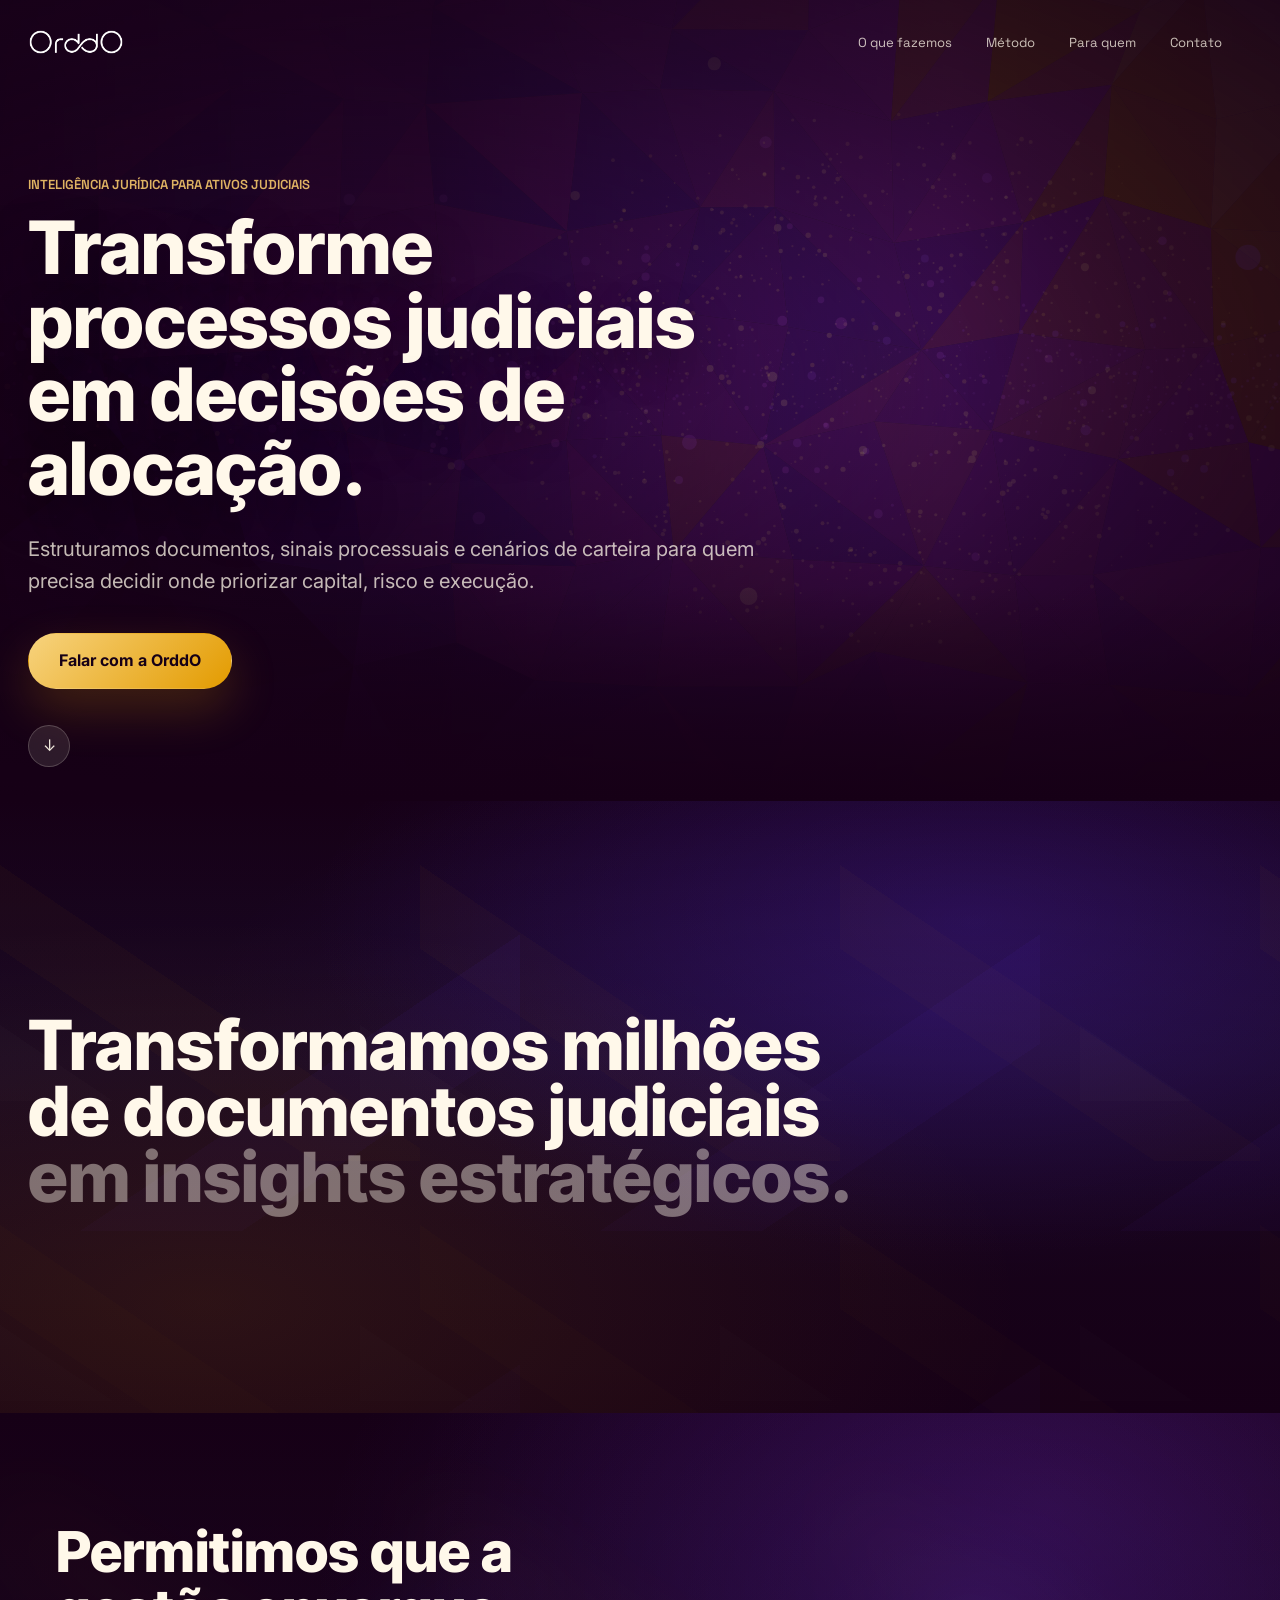
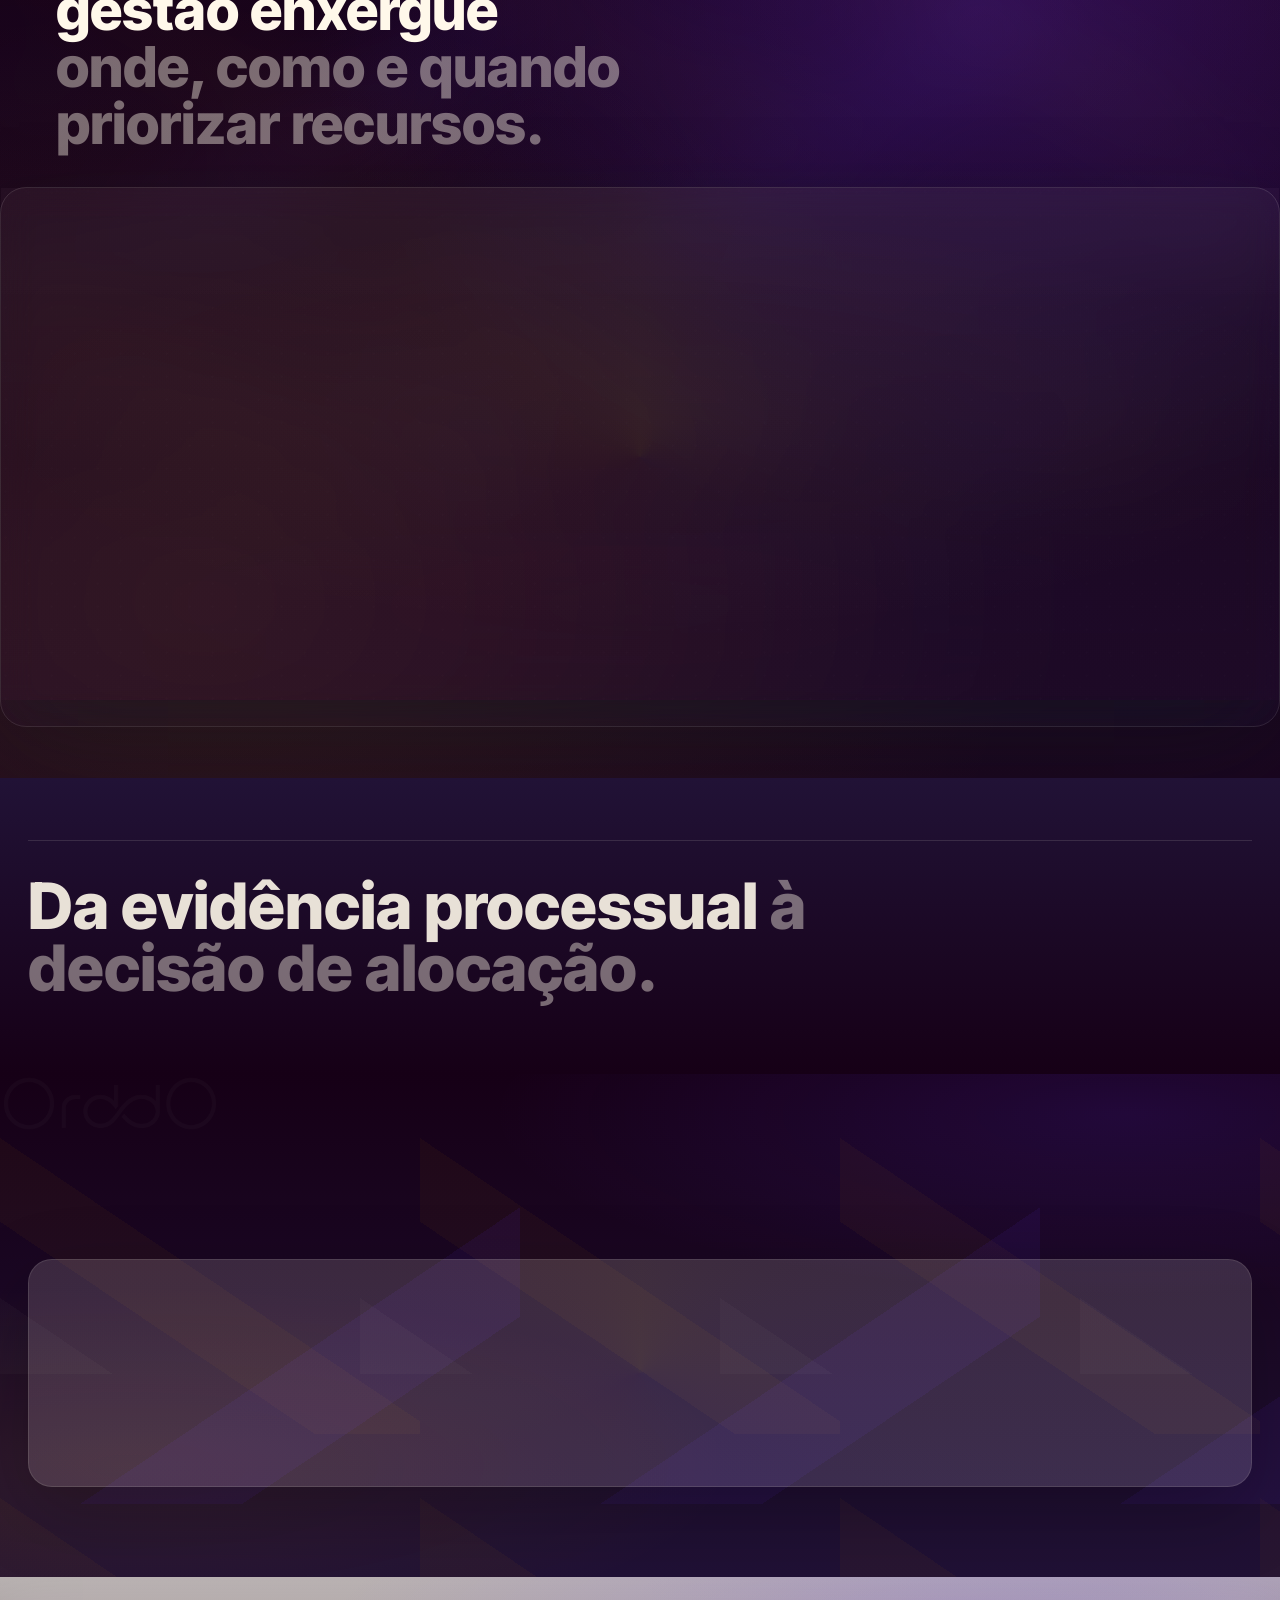
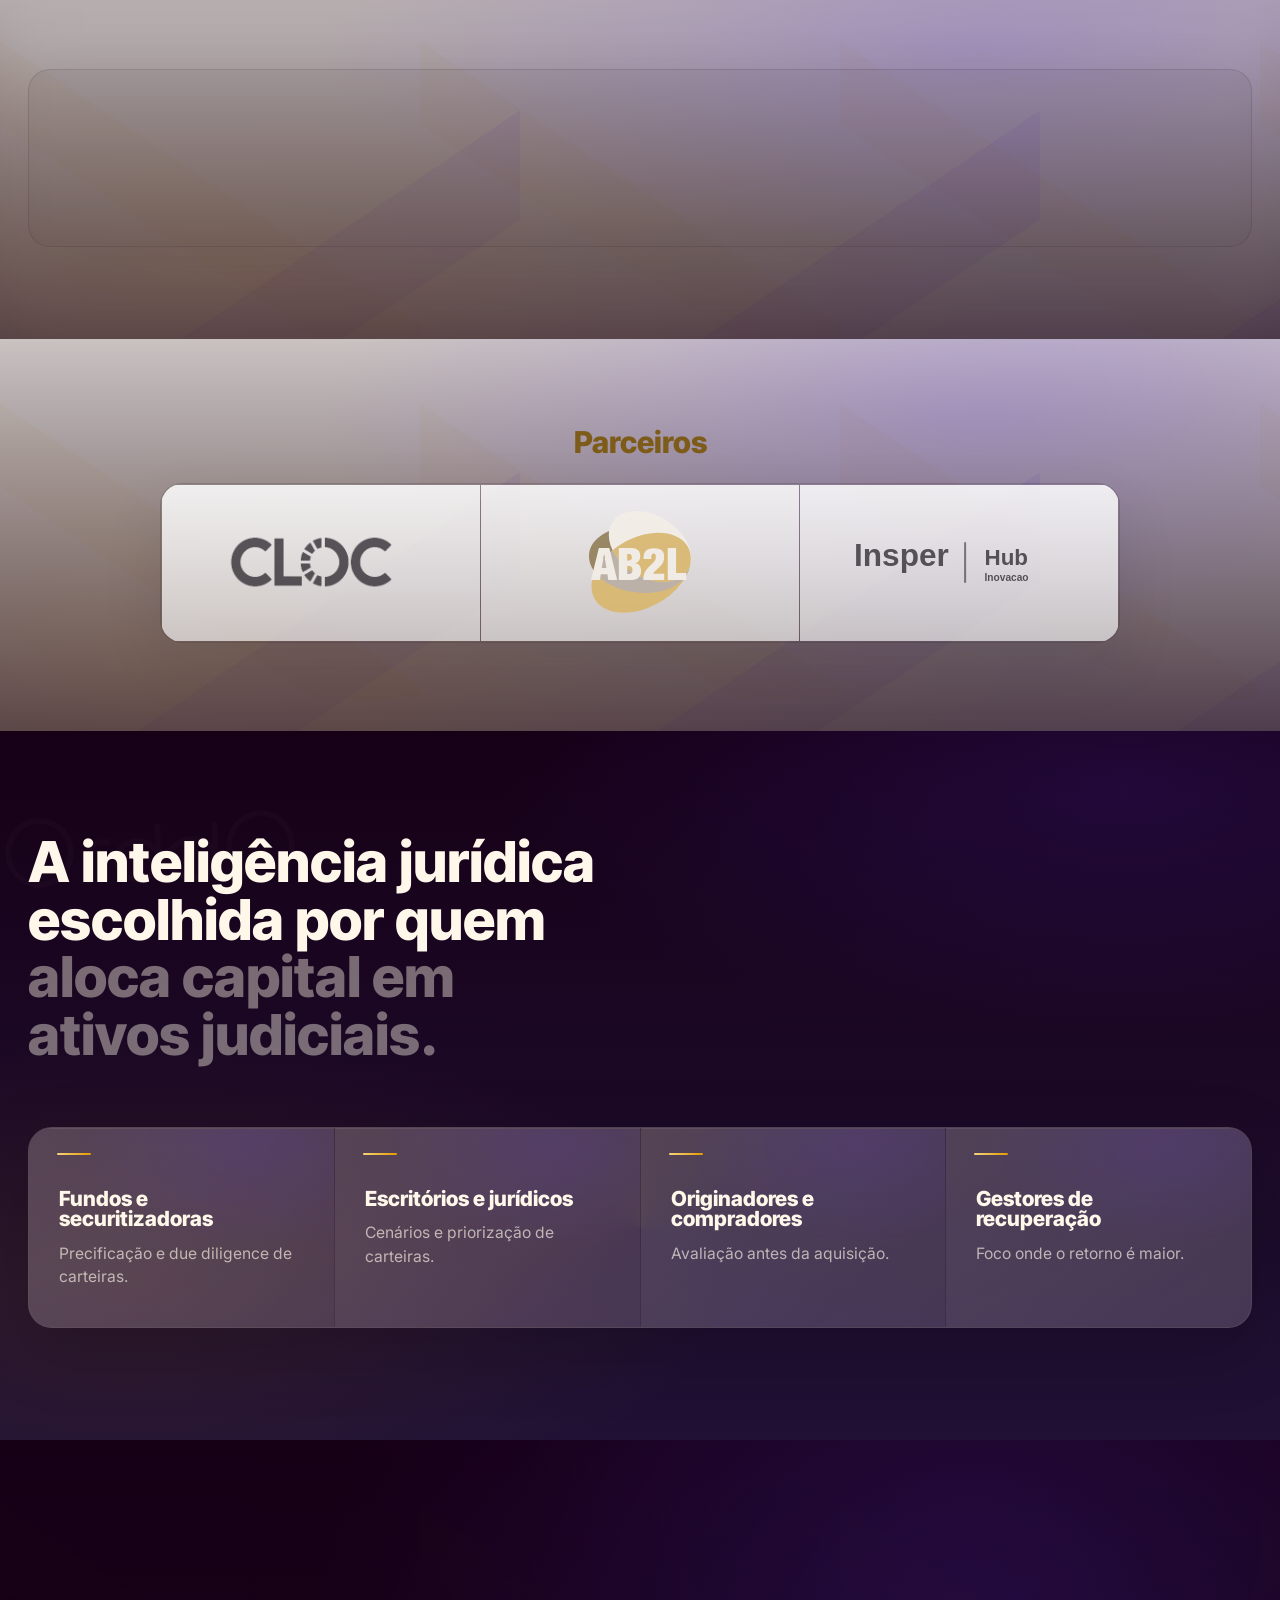
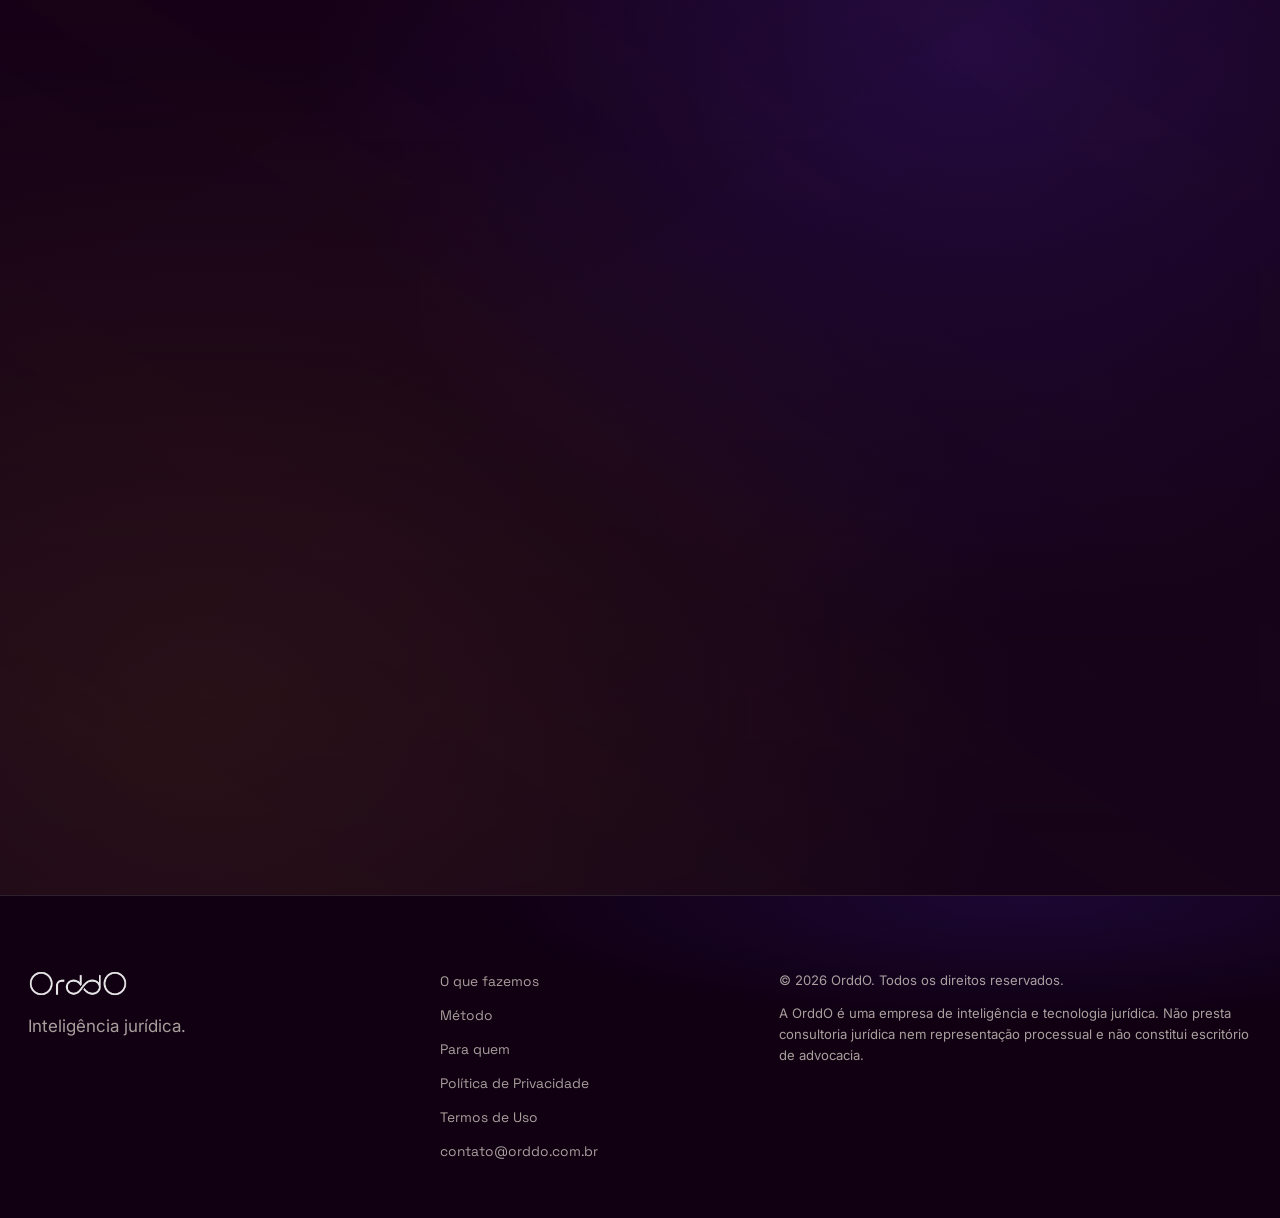
==== commit f50b3922: "Corrige palco desktop e menu mobile" ====
--- a/index.html
+++ b/index.html
@@ -12,7 +12,7 @@
     <link rel="preconnect" href="https://fonts.googleapis.com">
     <link rel="preconnect" href="https://fonts.gstatic.com" crossorigin>
     <link href="https://fonts.googleapis.com/css2?family=Inter+Tight:wght@500;600;700;800;900&family=Space+Grotesk:wght@400;500;600&family=Inter:wght@400;500;600&display=swap" rel="stylesheet">
-    <link rel="stylesheet" href="styles.css?v=188">
+    <link rel="stylesheet" href="styles.css?v=189">
   </head>
   <body>
     <a class="skip-link" href="#conteudo">Pular para o conteúdo</a>
@@ -246,6 +246,6 @@
       </div>
     </footer>
 
-    <script src="script.js?v=188"></script>
+    <script src="script.js?v=189"></script>
   </body>
 </html>
--- a/styles.css
+++ b/styles.css
@@ -5397,7 +5397,7 @@
   }
 }
 
-/* ── Ajuste final v188: hamburguer preenchido e ritmo desktop restaurado ── */
+/* ── Ajuste final v189: hamburguer legivel e palco desktop compacto ── */
 .nav-toggle {
   position: relative;
   align-items: center;
@@ -5442,6 +5442,49 @@
     display: block;
   }
 
+  body:has(.hero-generative-page):not(.proposal-sober) .nav-toggle,
+  body:has(.hero-generative-page):not(.proposal-sober) .site-header.is-scrolled .nav-toggle,
+  body.legal-page .nav-toggle,
+  body.legal-page .site-header.is-scrolled .nav-toggle {
+    border-color: rgba(255, 248, 234, 0.18);
+    background:
+      linear-gradient(180deg, rgba(255, 248, 234, 0.075), rgba(255, 248, 234, 0.025)),
+      rgba(22, 0, 22, 0.72);
+    box-shadow: 0 14px 34px rgba(0, 0, 0, 0.26);
+    backdrop-filter: blur(16px);
+    -webkit-backdrop-filter: blur(16px);
+  }
+
+  body:has(.hero-generative-page):not(.proposal-sober) .nav-toggle span:not(.sr-only),
+  body:has(.hero-generative-page):not(.proposal-sober) .site-header.is-scrolled .nav-toggle span:not(.sr-only),
+  body.legal-page .nav-toggle span:not(.sr-only),
+  body.legal-page .site-header.is-scrolled .nav-toggle span:not(.sr-only) {
+    background: #fff8ea;
+  }
+
+  body:has(.hero-generative-page):not(.proposal-sober) .nav-toggle span:not(.sr-only):nth-child(2),
+  body.legal-page .nav-toggle span:not(.sr-only):nth-child(2) {
+    background: #d9bd83;
+  }
+
+  body:has(.hero-generative-page):not(.proposal-sober) .nav-links,
+  body:has(.hero-generative-page):not(.proposal-sober) .site-header.is-scrolled .nav-links,
+  body.legal-page .nav-links,
+  body.legal-page .site-header.is-scrolled .nav-links {
+    inset: 78px 16px auto;
+    max-height: calc(100svh - 104px);
+    overflow: auto;
+    border: 1px solid rgba(255, 248, 234, 0.12);
+    border-radius: 18px;
+    background:
+      radial-gradient(86% 72% at 12% 0%, rgba(217, 189, 131, 0.11), transparent 62%),
+      linear-gradient(180deg, rgba(31, 12, 24, 0.98), rgba(14, 5, 17, 0.98));
+    box-shadow: 0 28px 70px rgba(0, 0, 0, 0.42);
+    color: #fff8ea;
+    backdrop-filter: blur(18px);
+    -webkit-backdrop-filter: blur(18px);
+  }
+
   .nav-links.is-open {
     gap: 8px;
     padding: 14px;
@@ -5454,7 +5497,8 @@
     min-height: 58px;
     padding: 13px 14px 12px;
     border-radius: 14px;
-    background: rgba(255, 248, 234, 0.045);
+    background: rgba(255, 248, 234, 0.055);
+    color: #fff8ea;
   }
 
   .nav-links.is-open a::after {
@@ -5462,20 +5506,29 @@
     display: block;
     font-size: 0.7rem;
     line-height: 1.25;
-    color: rgba(255, 248, 234, 0.48);
+    color: rgba(255, 248, 234, 0.54);
   }
 }
 
 @media (min-width: 761px) {
   body:has(.hero-generative-page):not(.proposal-sober) .showcase {
-    padding-bottom: clamp(62px, 7vw, 86px);
+    padding-bottom: clamp(30px, 4vw, 54px);
   }
 
   body:has(.hero-generative-page):not(.proposal-sober) .media-panel {
-    padding-bottom: clamp(38px, 6vw, 68px);
+    padding-bottom: clamp(12px, 2vw, 28px);
+  }
+
+  body:has(.hero-generative-page):not(.proposal-sober) .demo.intelligence-demo {
+    min-height: clamp(420px, 40vw, 540px);
+  }
+
+  body:has(.hero-generative-page):not(.proposal-sober) .intel-stage,
+  body:has(.hero-generative-page):not(.proposal-sober) .intel-board.intel-cinema {
+    min-height: inherit;
   }
 
   body:has(.hero-generative-page):not(.proposal-sober) .section-breath {
-    padding-top: clamp(54px, 7vw, 74px);
-  }
-}
+    padding-top: clamp(44px, 5vw, 62px);
+  }
+}
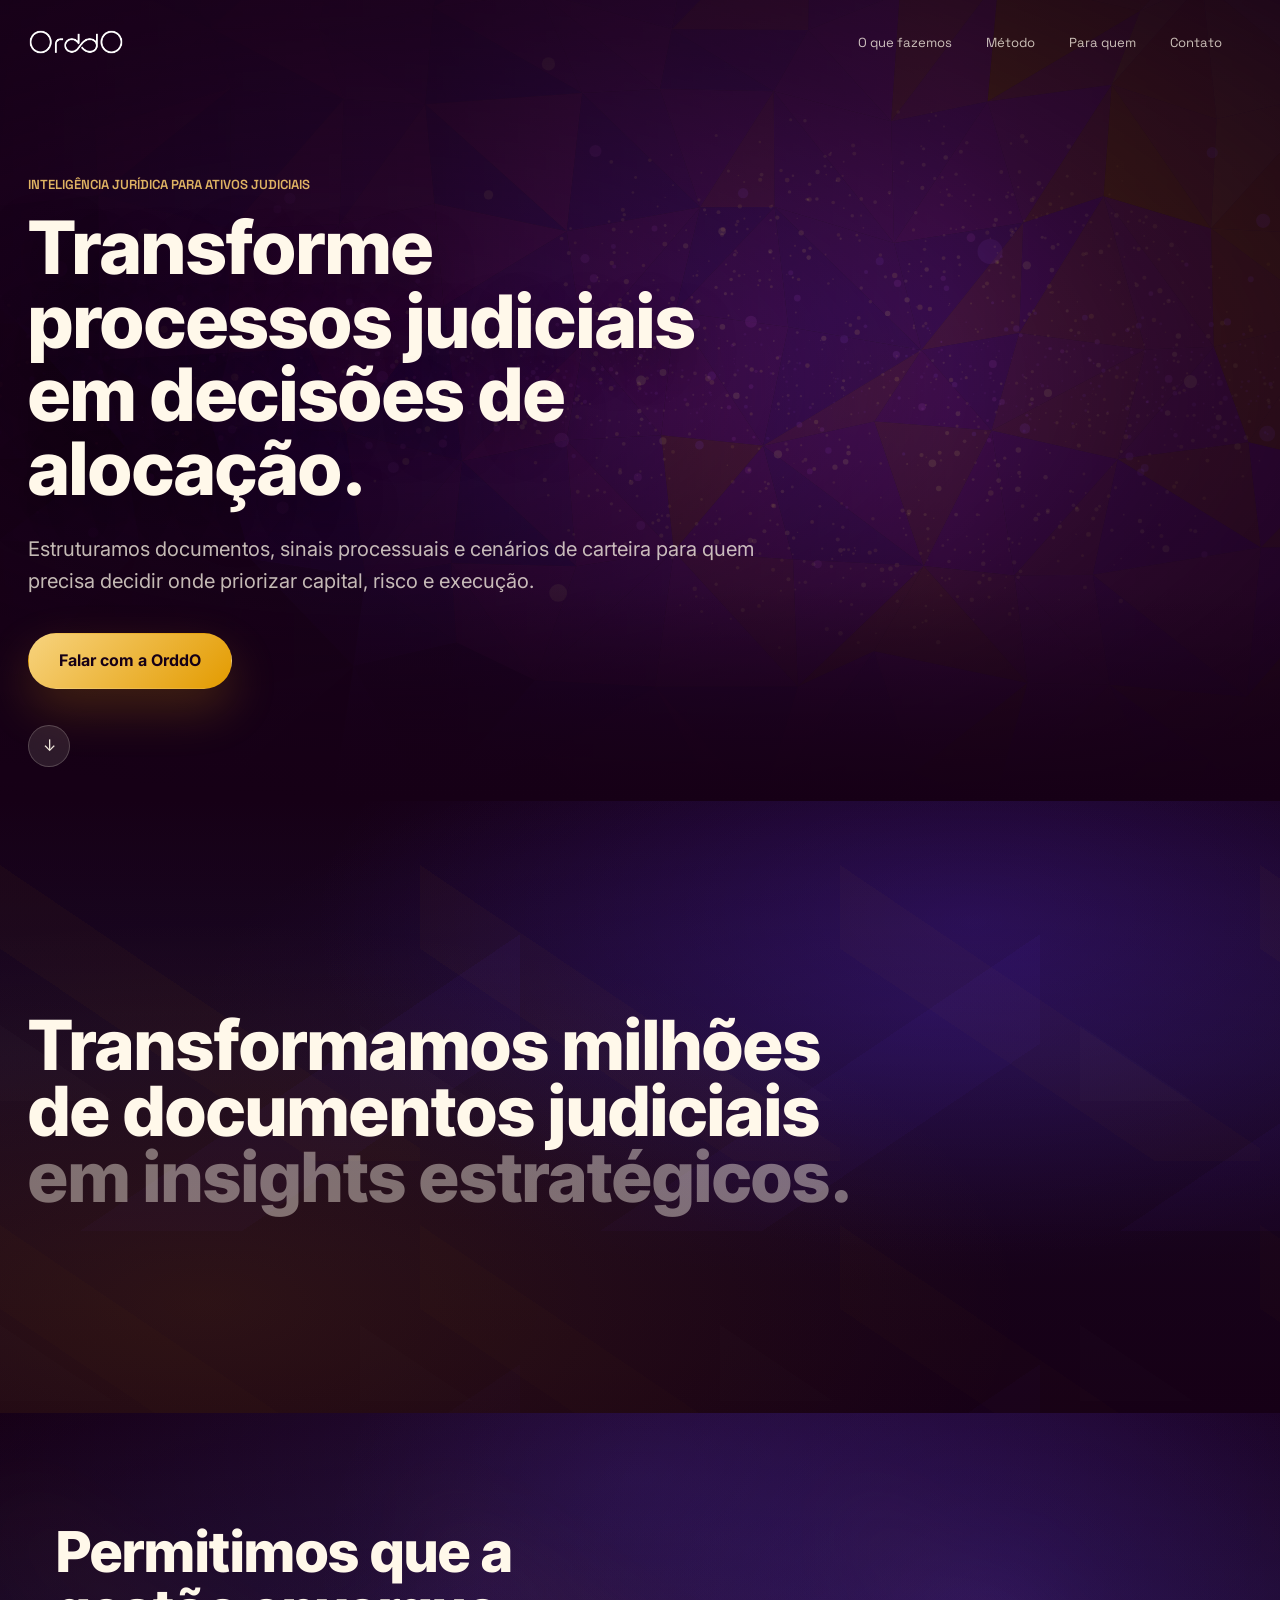
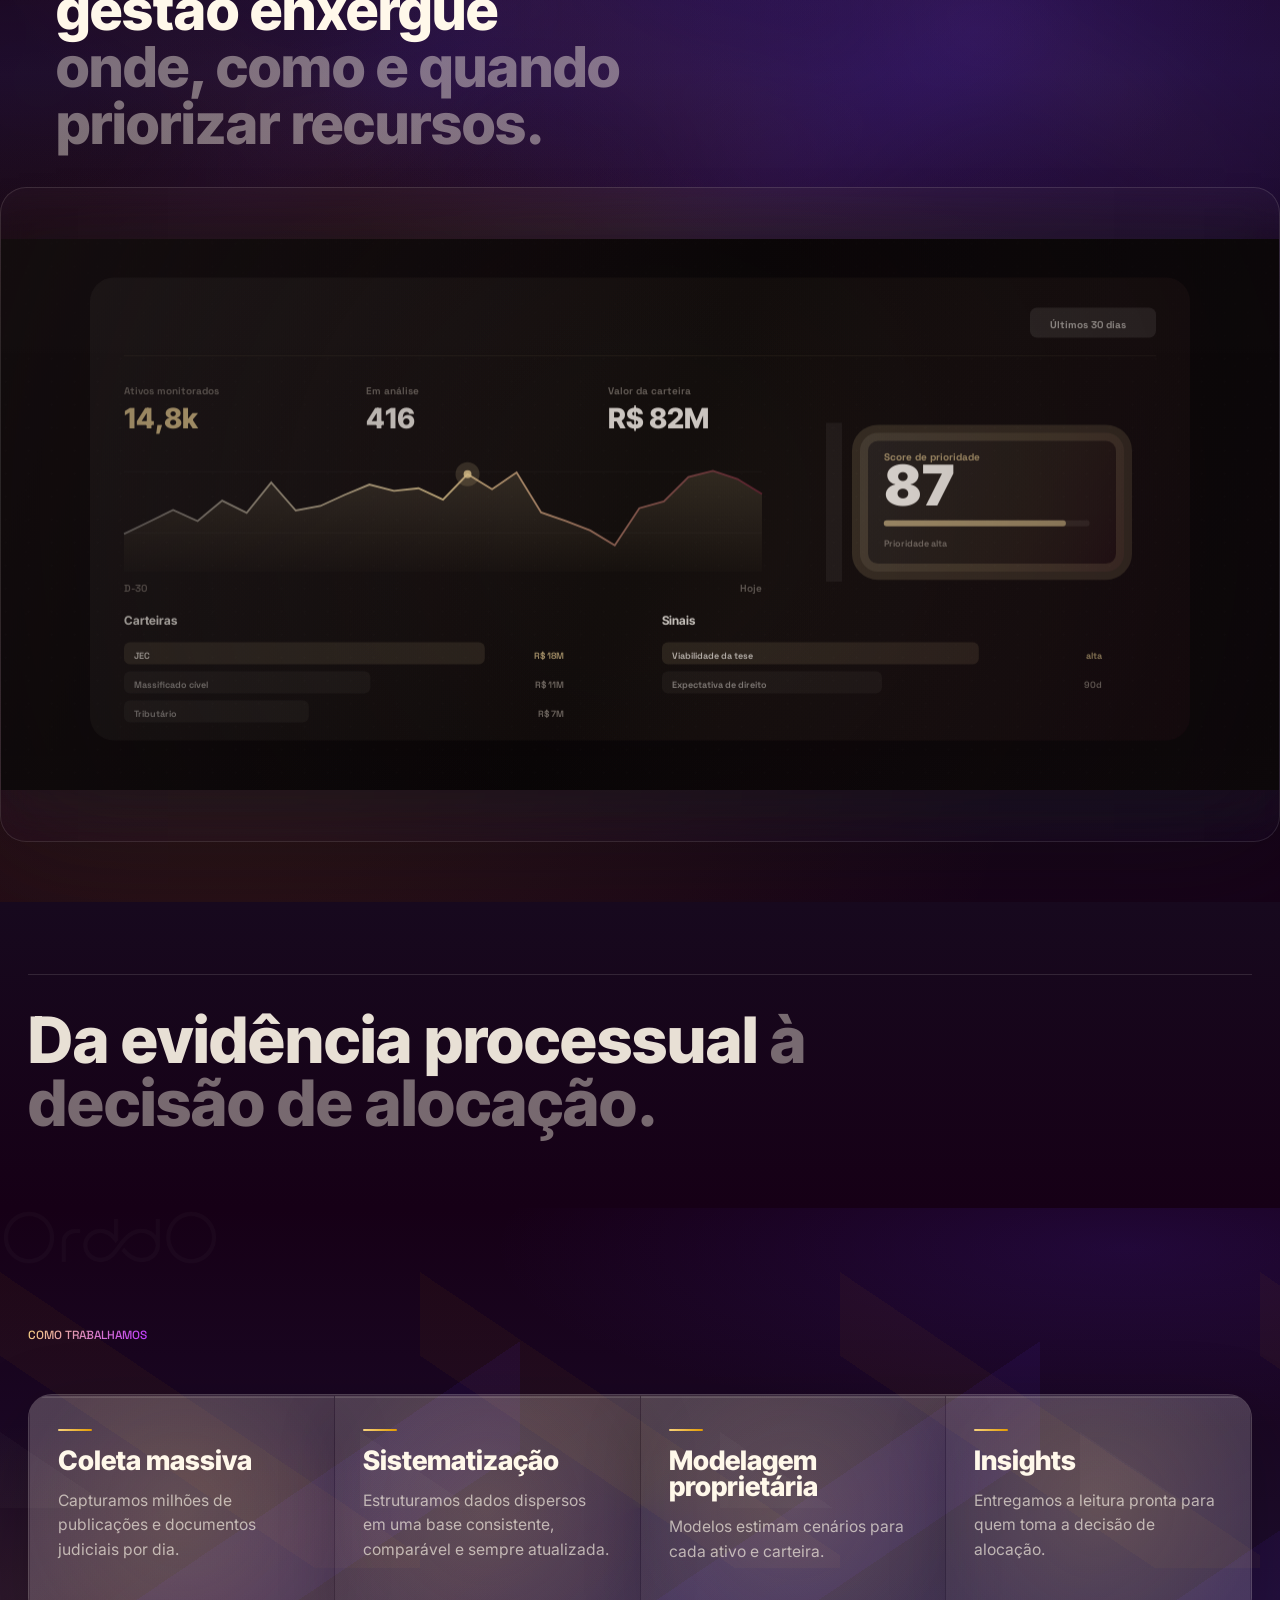
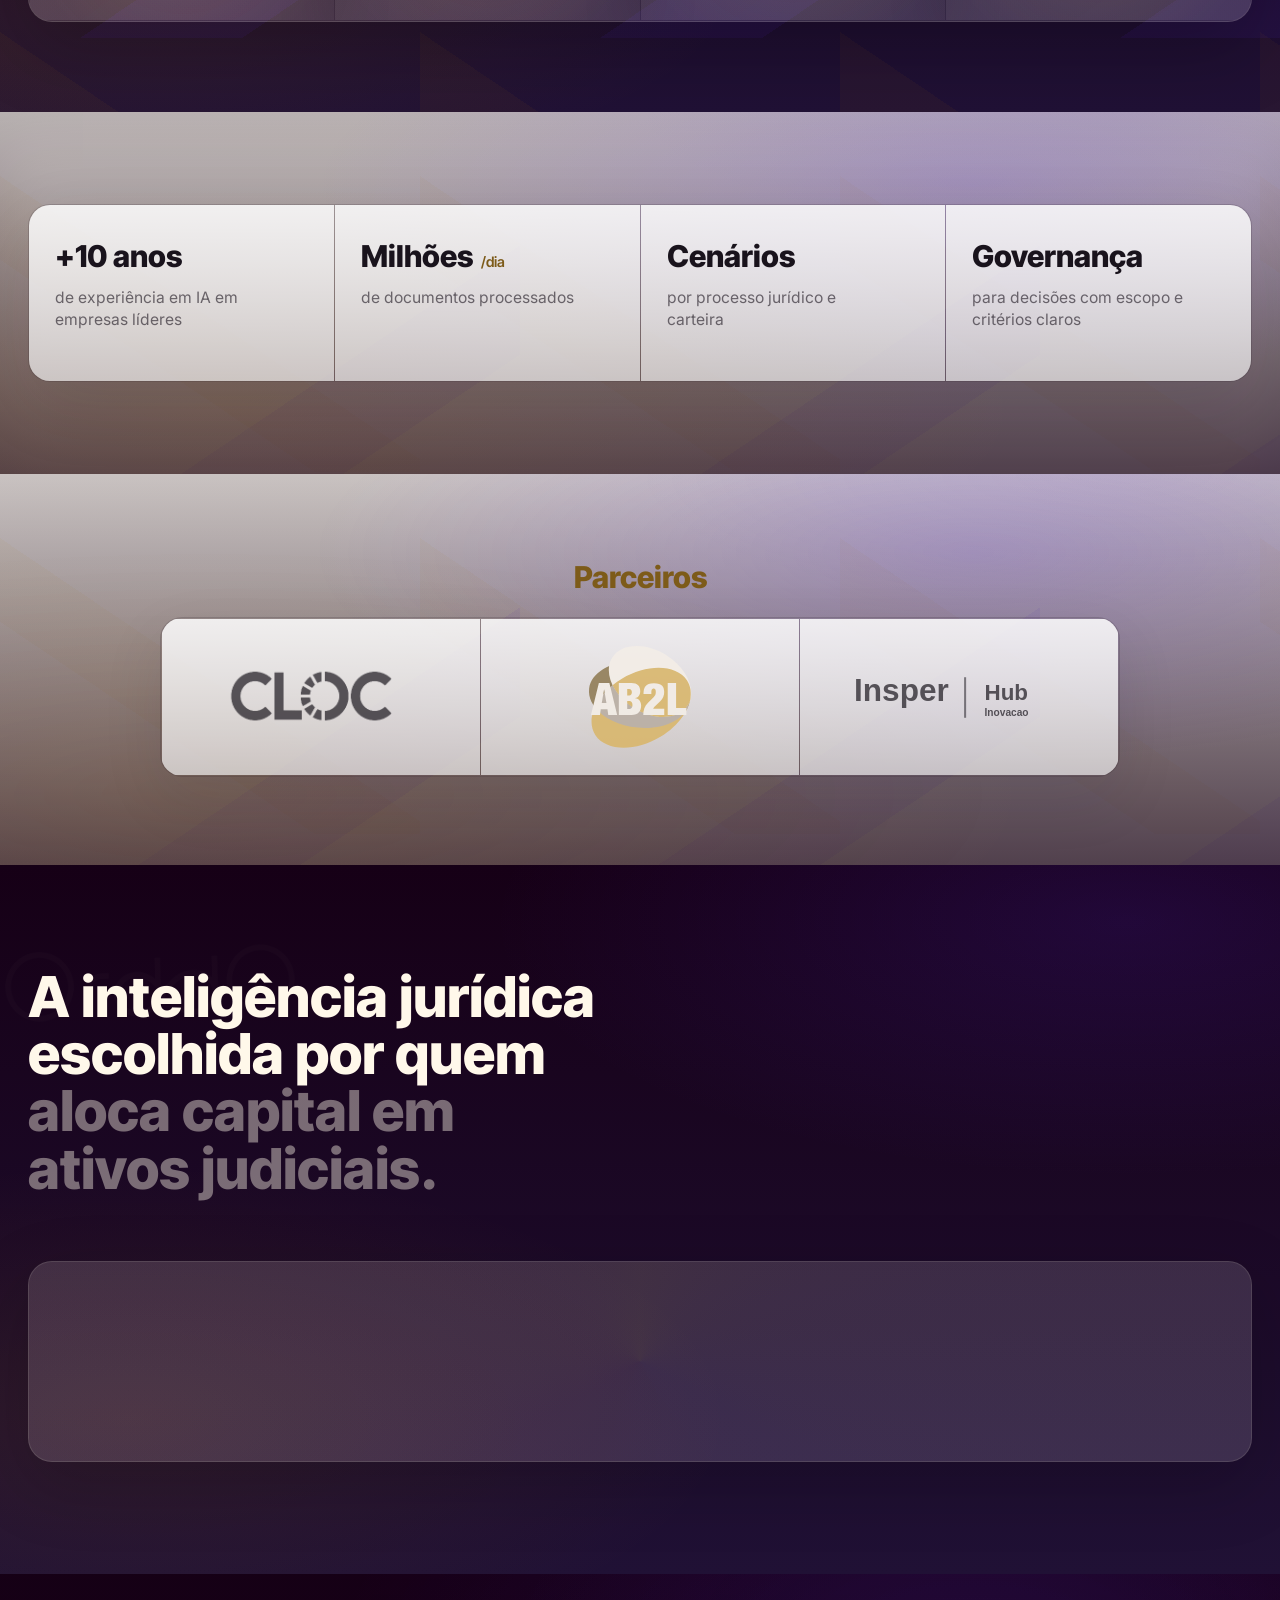
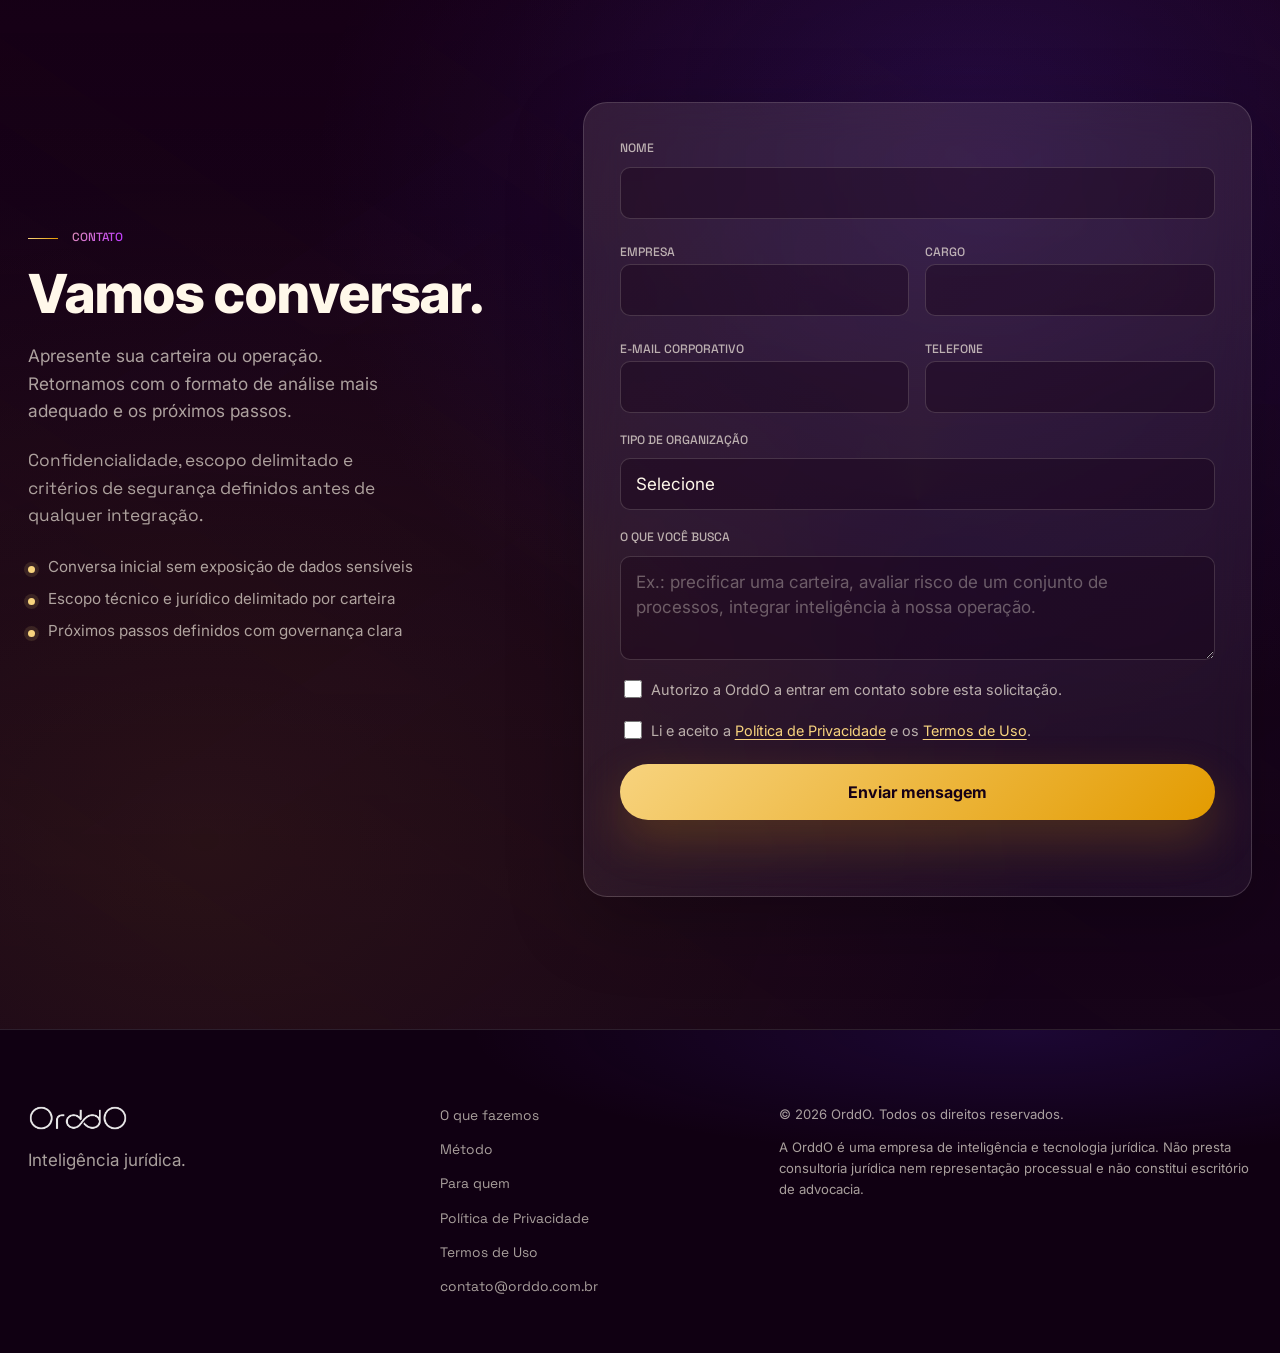
==== commit d1d816ec: "Suaviza transicao do dash e menu mobile" ====
--- a/index.html
+++ b/index.html
@@ -12,7 +12,7 @@
     <link rel="preconnect" href="https://fonts.googleapis.com">
     <link rel="preconnect" href="https://fonts.gstatic.com" crossorigin>
     <link href="https://fonts.googleapis.com/css2?family=Inter+Tight:wght@500;600;700;800;900&family=Space+Grotesk:wght@400;500;600&family=Inter:wght@400;500;600&display=swap" rel="stylesheet">
-    <link rel="stylesheet" href="styles.css?v=189">
+    <link rel="stylesheet" href="styles.css?v=190">
   </head>
   <body>
     <a class="skip-link" href="#conteudo">Pular para o conteúdo</a>
@@ -246,6 +246,6 @@
       </div>
     </footer>
 
-    <script src="script.js?v=189"></script>
+    <script src="script.js?v=190"></script>
   </body>
 </html>
--- a/styles.css
+++ b/styles.css
@@ -5397,7 +5397,7 @@
   }
 }
 
-/* ── Ajuste final v189: hamburguer legivel e palco desktop compacto ── */
+/* ── Ajuste final v190: menu legivel e transicao suave do dash ── */
 .nav-toggle {
   position: relative;
   align-items: center;
@@ -5503,24 +5503,49 @@
 
   .nav-links.is-open a::after {
     content: attr(data-content);
+    position: static;
+    inset: auto;
     display: block;
+    width: auto;
+    height: auto;
+    transform: none;
+    border-radius: 0;
+    opacity: 1;
+    background: transparent;
     font-size: 0.7rem;
     line-height: 1.25;
-    color: rgba(255, 248, 234, 0.54);
+    color: rgba(255, 248, 234, 0.62);
   }
 }
 
 @media (min-width: 761px) {
   body:has(.hero-generative-page):not(.proposal-sober) .showcase {
-    padding-bottom: clamp(30px, 4vw, 54px);
+    padding-bottom: clamp(40px, 4.8vw, 64px);
+    background:
+      radial-gradient(82% 58% at 50% 6%, rgba(122, 88, 255, 0.18), transparent 64%),
+      radial-gradient(76% 60% at 50% 49%, rgba(106, 32, 50, 0.22), transparent 68%),
+      linear-gradient(180deg, #160016 0%, #211236 24%, #12080f 45%, #0b0608 72%, #17091e 100%);
   }
 
   body:has(.hero-generative-page):not(.proposal-sober) .media-panel {
-    padding-bottom: clamp(12px, 2vw, 28px);
+    margin-top: clamp(6px, 1vw, 16px);
+    padding-top: clamp(28px, 4vw, 52px);
+    padding-bottom: clamp(30px, 4vw, 52px);
+    background:
+      linear-gradient(180deg, rgba(33, 18, 54, 0), rgba(8, 5, 6, 0.42) 18%, rgba(8, 5, 6, 0.68) 50%, rgba(32, 11, 34, 0.28) 84%, rgba(32, 11, 54, 0)),
+      radial-gradient(66% 72% at 50% 44%, rgba(217, 189, 131, 0.055), transparent 70%);
+  }
+
+  body:has(.hero-generative-page):not(.proposal-sober) .media-panel::after {
+    bottom: 10px;
+    height: 220px;
+    opacity: 0.12;
+    background: radial-gradient(ellipse, rgba(217, 189, 131, 0.14), rgba(106, 32, 50, 0.16) 48%, transparent 74%);
+    filter: blur(62px);
   }
 
   body:has(.hero-generative-page):not(.proposal-sober) .demo.intelligence-demo {
-    min-height: clamp(420px, 40vw, 540px);
+    min-height: clamp(460px, 43vw, 570px);
   }
 
   body:has(.hero-generative-page):not(.proposal-sober) .intel-stage,
@@ -5529,6 +5554,9 @@
   }
 
   body:has(.hero-generative-page):not(.proposal-sober) .section-breath {
-    padding-top: clamp(44px, 5vw, 62px);
-  }
-}
+    margin-top: -1px;
+    padding-top: clamp(50px, 5.8vw, 72px);
+    background:
+      linear-gradient(180deg, #17091e 0%, #160016 100%);
+  }
+}
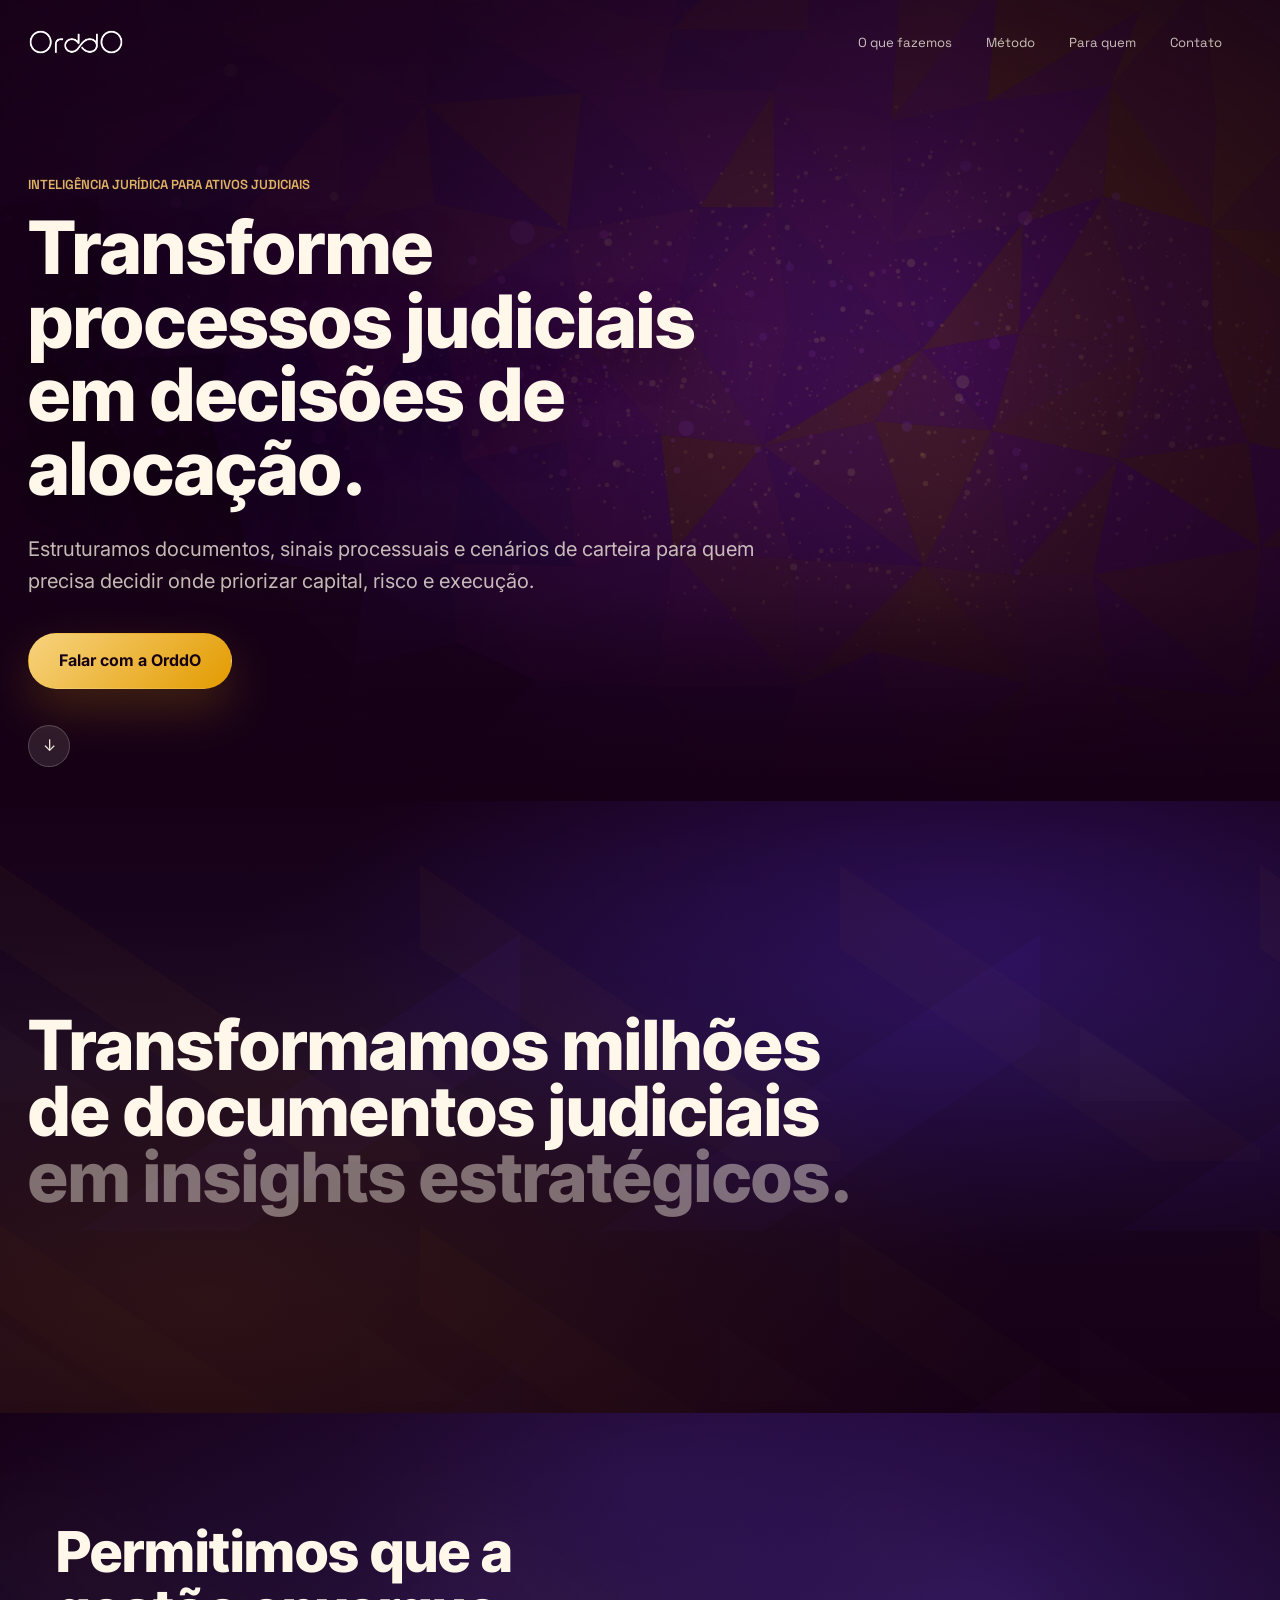
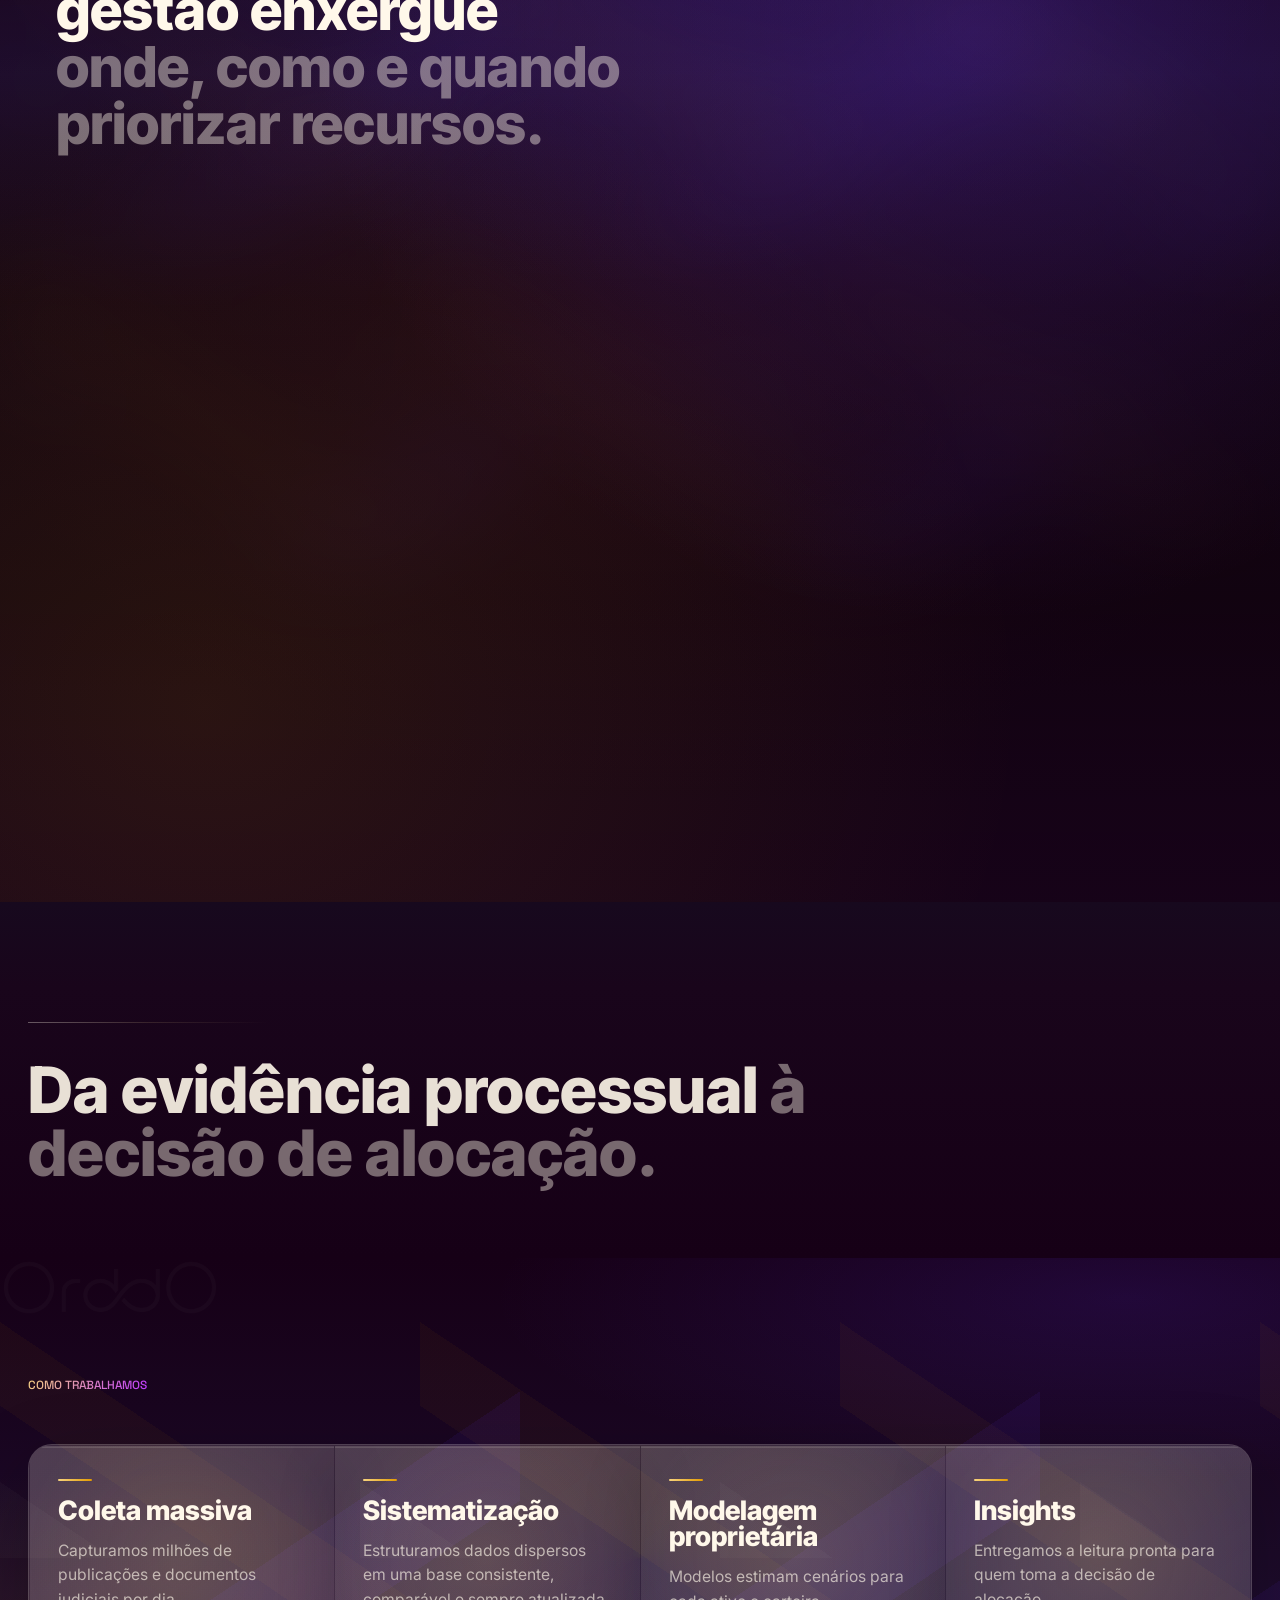
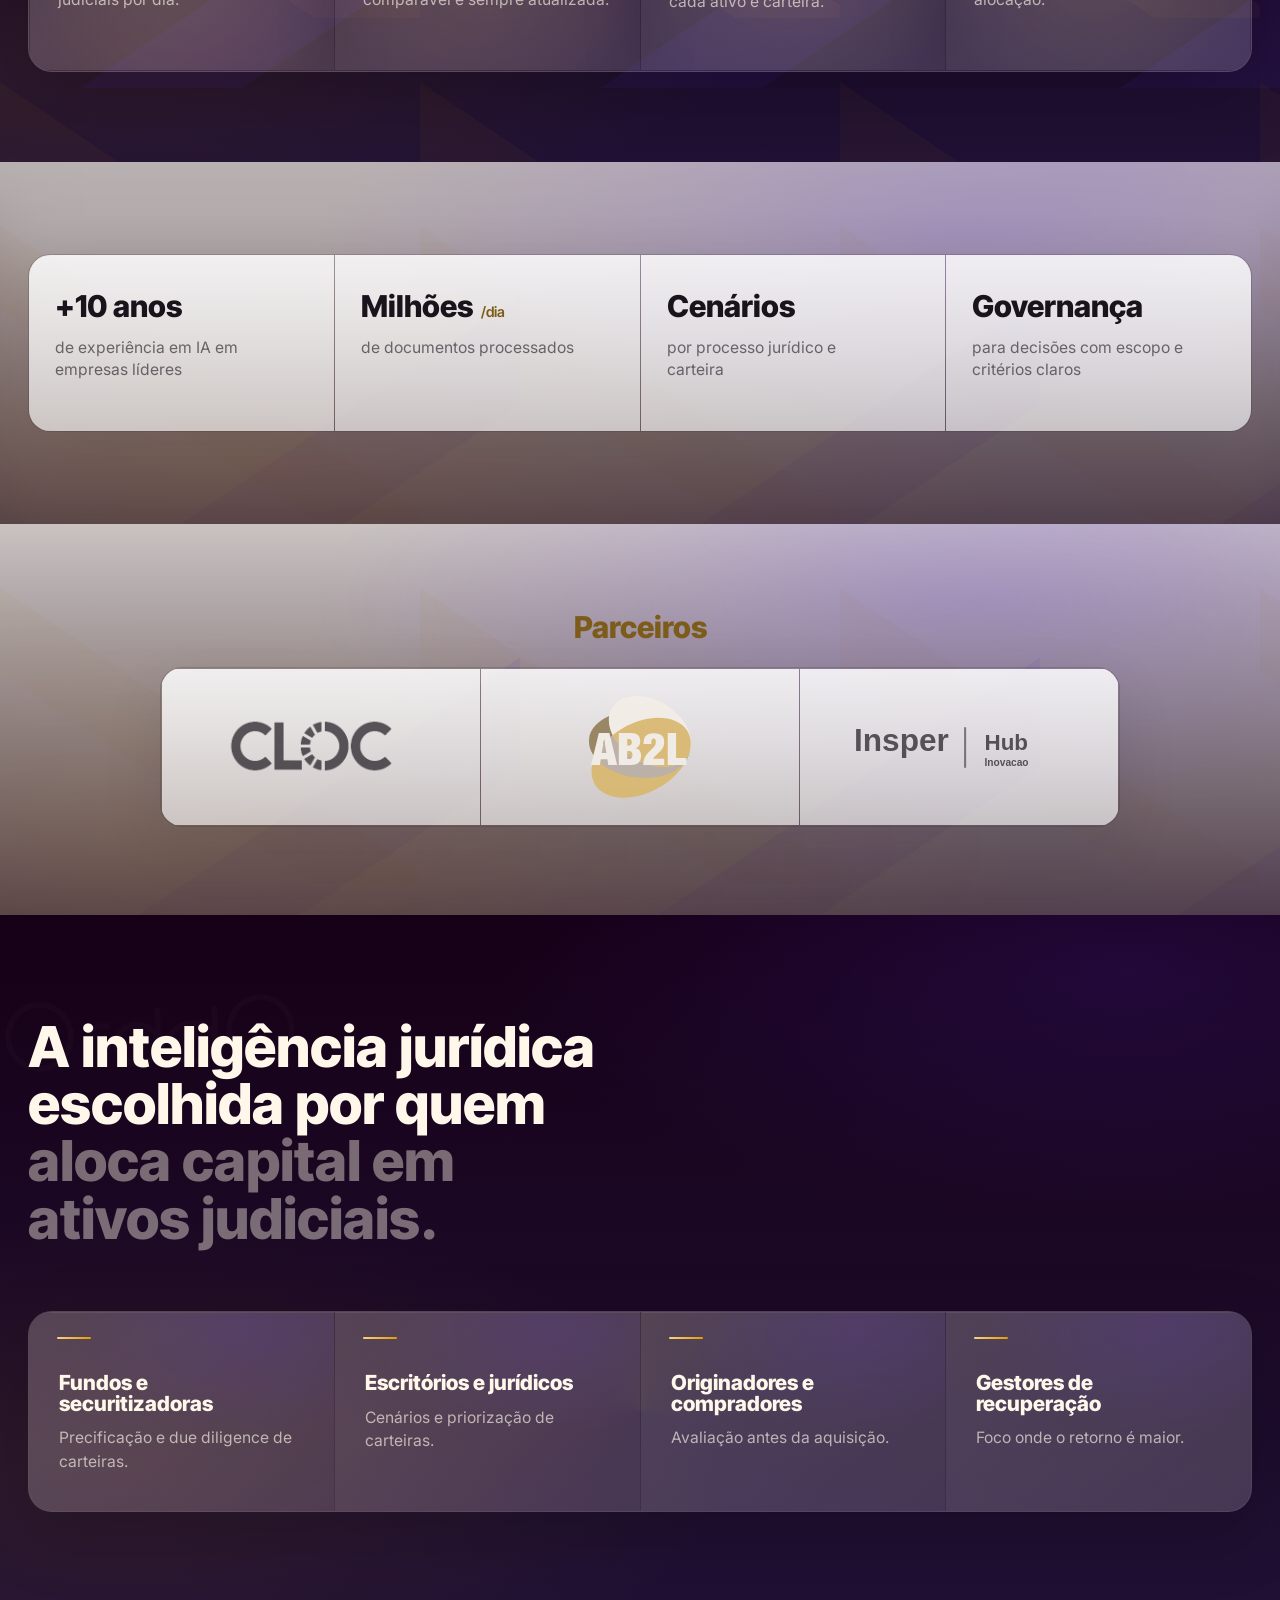
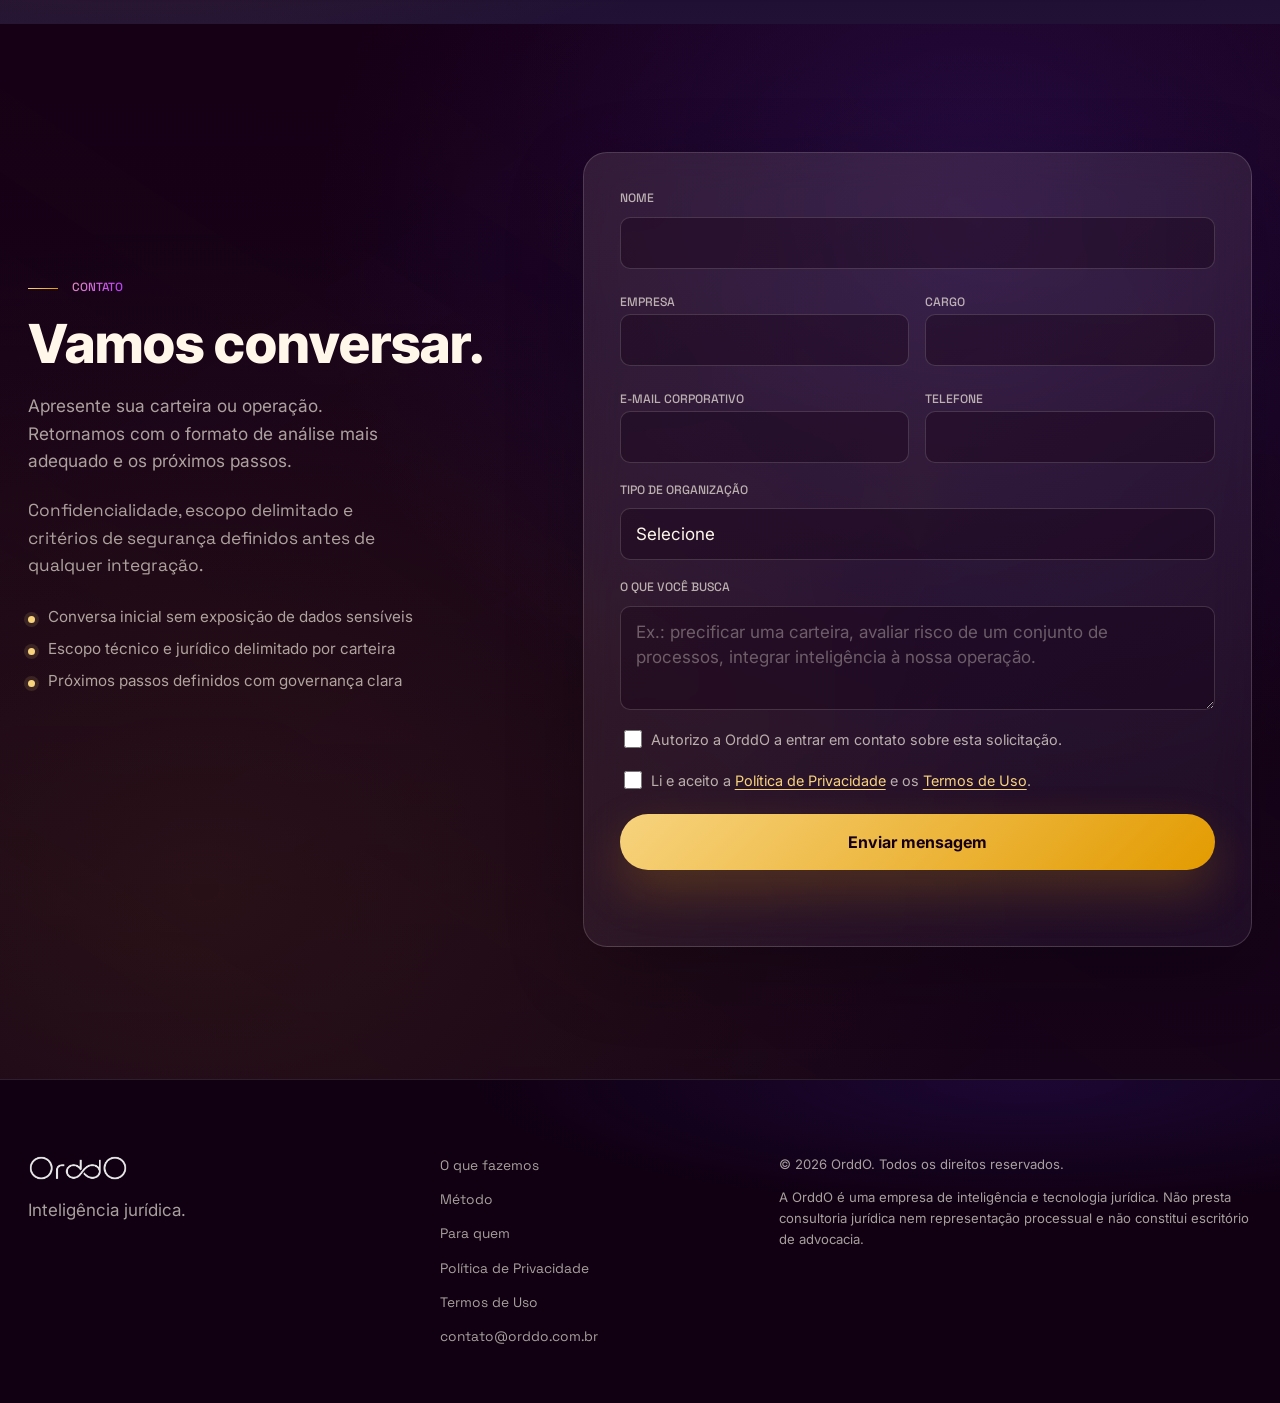
==== commit 994c7564: "Refina separador editorial do dash" ====
--- a/index.html
+++ b/index.html
@@ -12,7 +12,7 @@
     <link rel="preconnect" href="https://fonts.googleapis.com">
     <link rel="preconnect" href="https://fonts.gstatic.com" crossorigin>
     <link href="https://fonts.googleapis.com/css2?family=Inter+Tight:wght@500;600;700;800;900&family=Space+Grotesk:wght@400;500;600&family=Inter:wght@400;500;600&display=swap" rel="stylesheet">
-    <link rel="stylesheet" href="styles.css?v=190">
+    <link rel="stylesheet" href="styles.css?v=191">
   </head>
   <body>
     <a class="skip-link" href="#conteudo">Pular para o conteúdo</a>
@@ -246,6 +246,6 @@
       </div>
     </footer>
 
-    <script src="script.js?v=190"></script>
+    <script src="script.js?v=191"></script>
   </body>
 </html>
--- a/styles.css
+++ b/styles.css
@@ -5397,7 +5397,7 @@
   }
 }
 
-/* ── Ajuste final v190: menu legivel e transicao suave do dash ── */
+/* ── Ajuste final v191: separador editorial mais sutil ── */
 .nav-toggle {
   position: relative;
   align-items: center;
@@ -5557,6 +5557,20 @@
     margin-top: -1px;
     padding-top: clamp(50px, 5.8vw, 72px);
     background:
-      linear-gradient(180deg, #17091e 0%, #160016 100%);
-  }
-}
+      linear-gradient(180deg, #17091e 0%, #19051b 24%, #160016 100%);
+  }
+
+  body:has(.hero-generative-page):not(.proposal-sober) .section-breath .container {
+    padding-top: clamp(28px, 4vw, 48px);
+    border-top: 0;
+  }
+
+  body:has(.hero-generative-page):not(.proposal-sober) .section-breath p::before {
+    content: "";
+    display: block;
+    width: min(240px, 22vw);
+    height: 1px;
+    margin-bottom: clamp(26px, 3vw, 36px);
+    background: linear-gradient(90deg, rgba(255, 248, 234, 0.34), rgba(217, 189, 131, 0.16), transparent);
+  }
+}
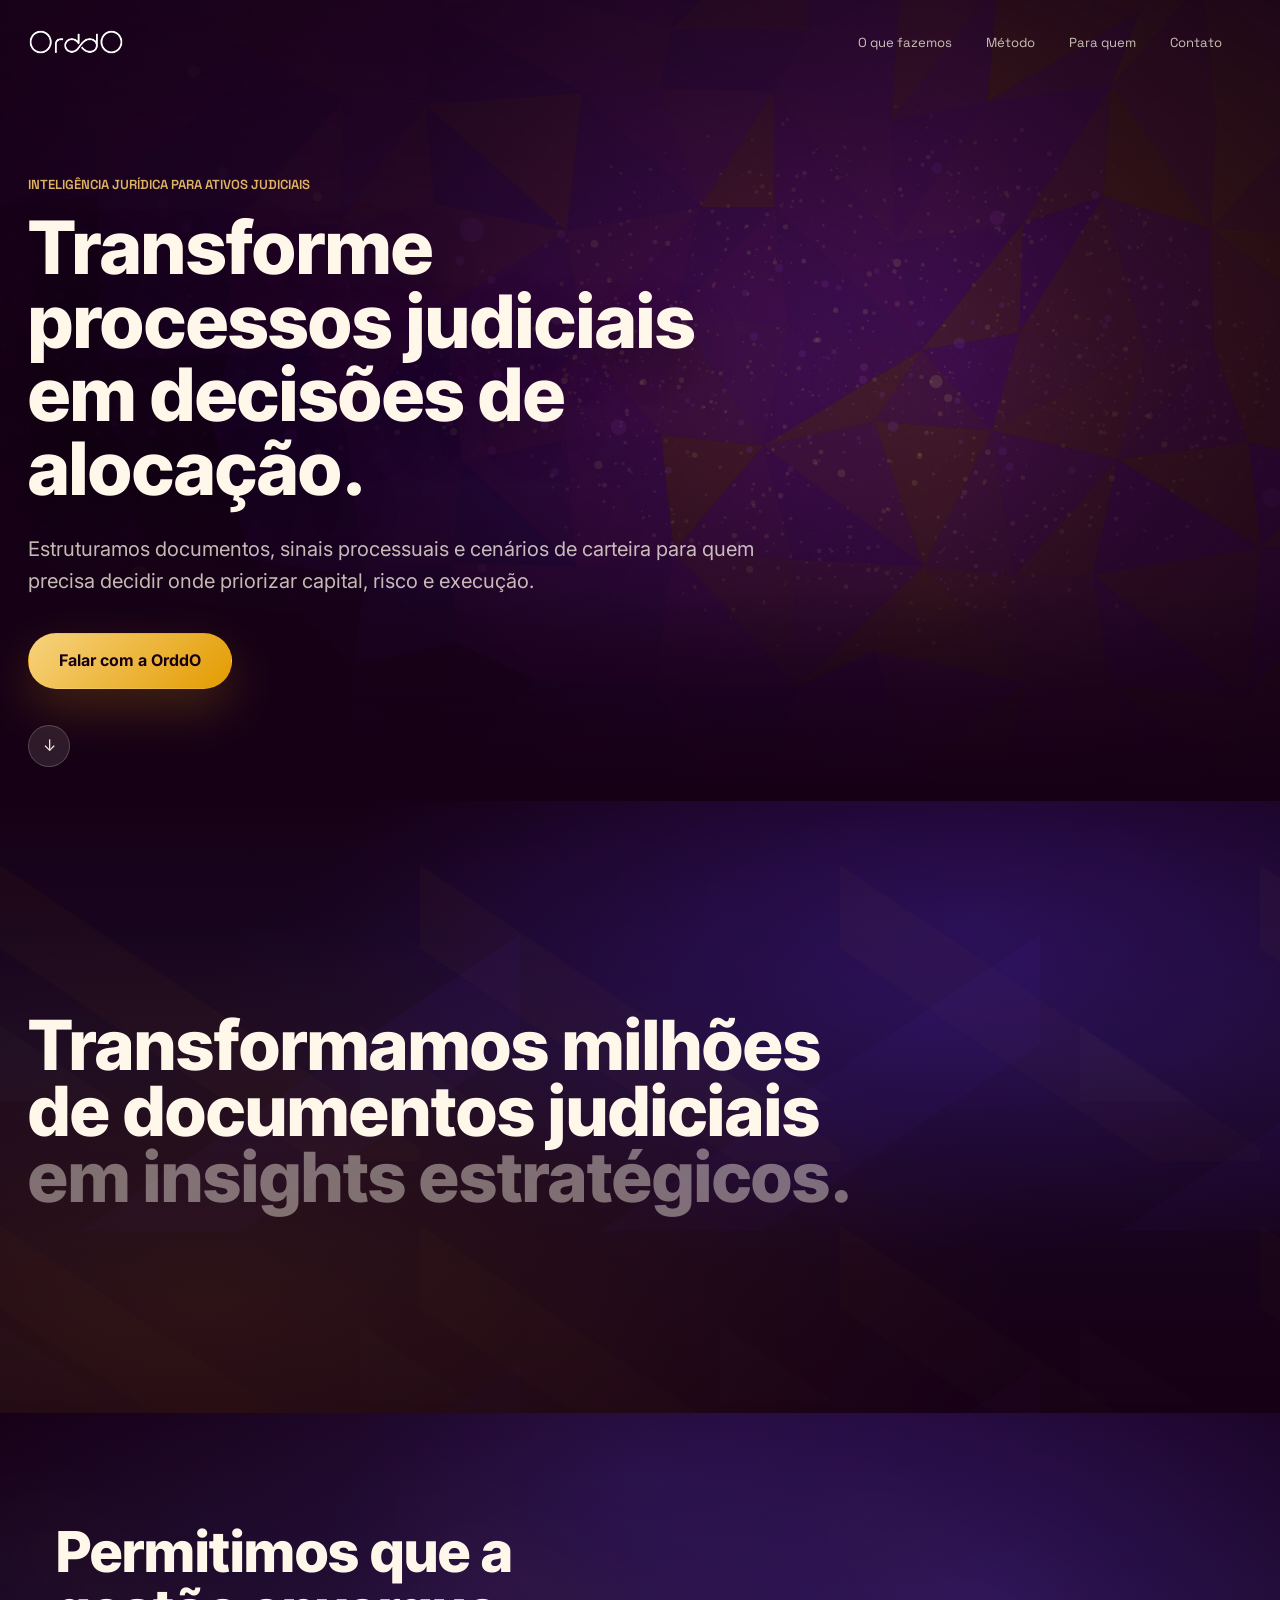
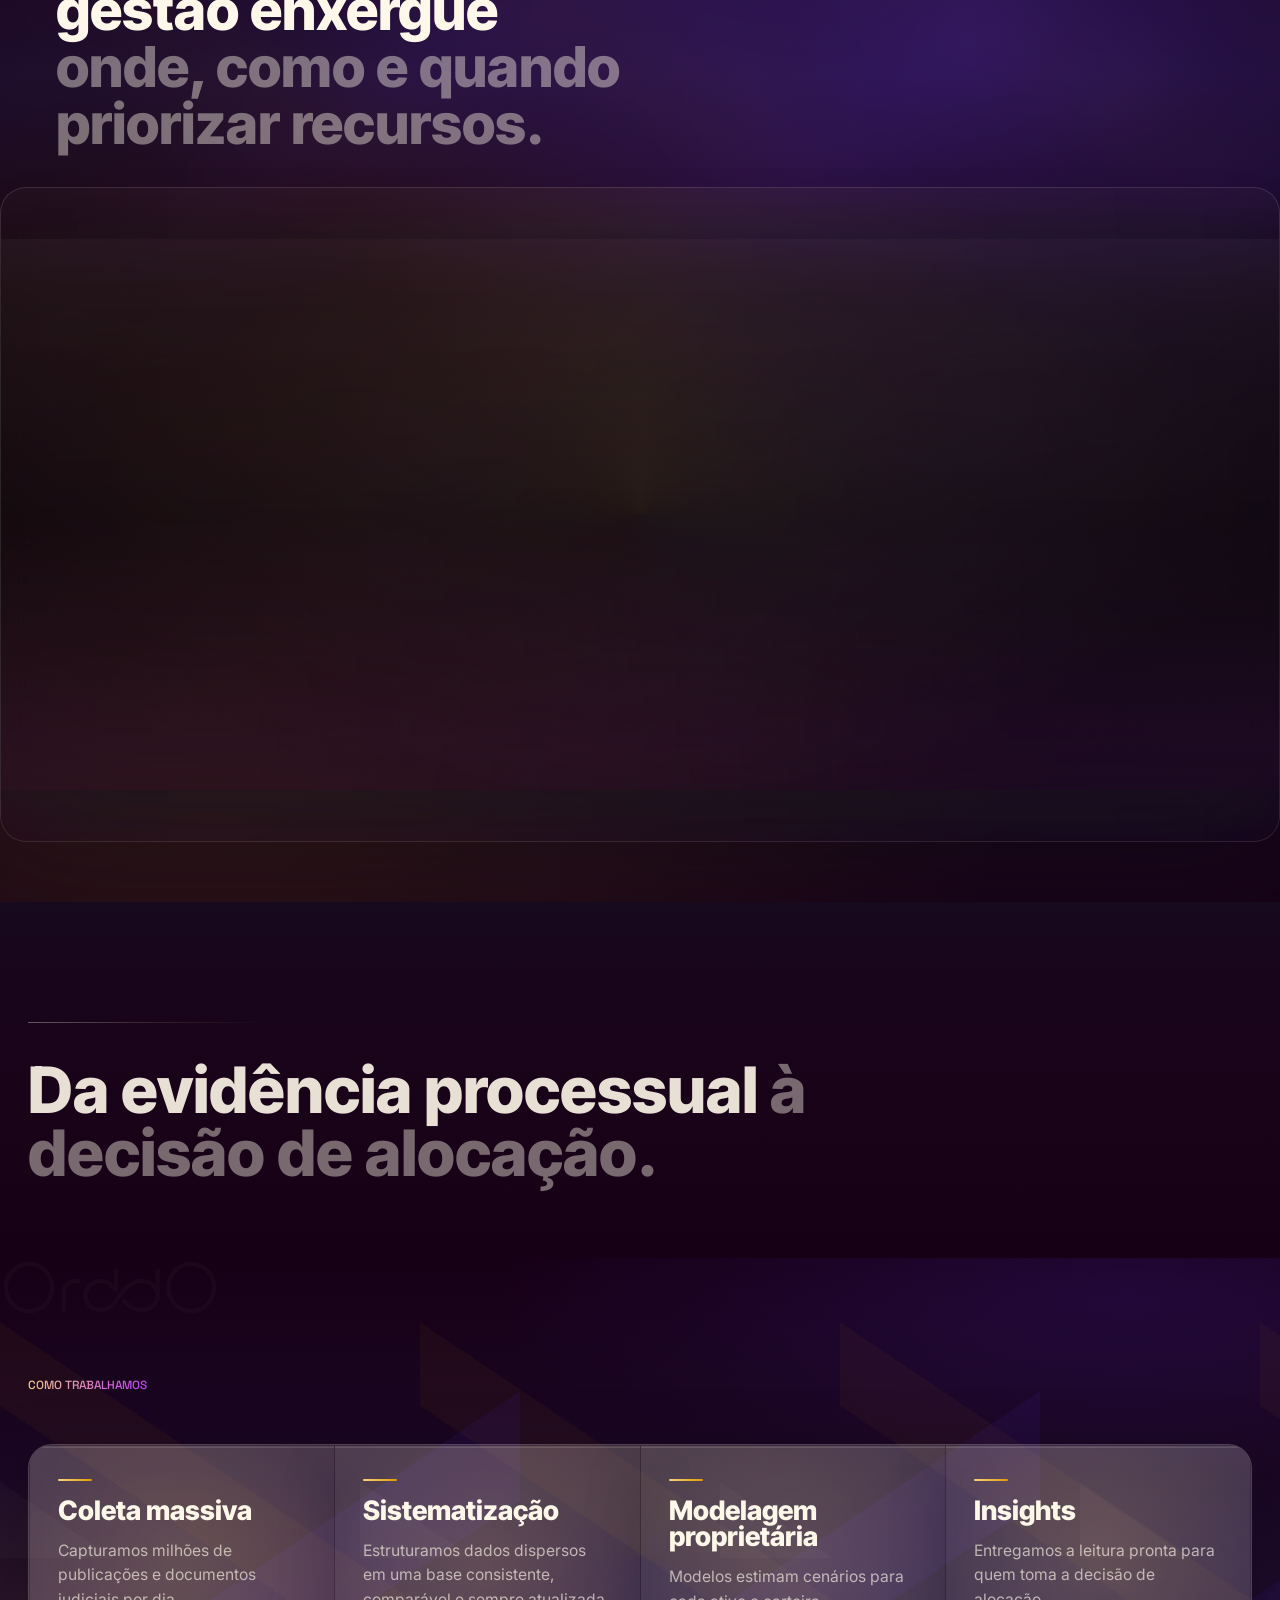
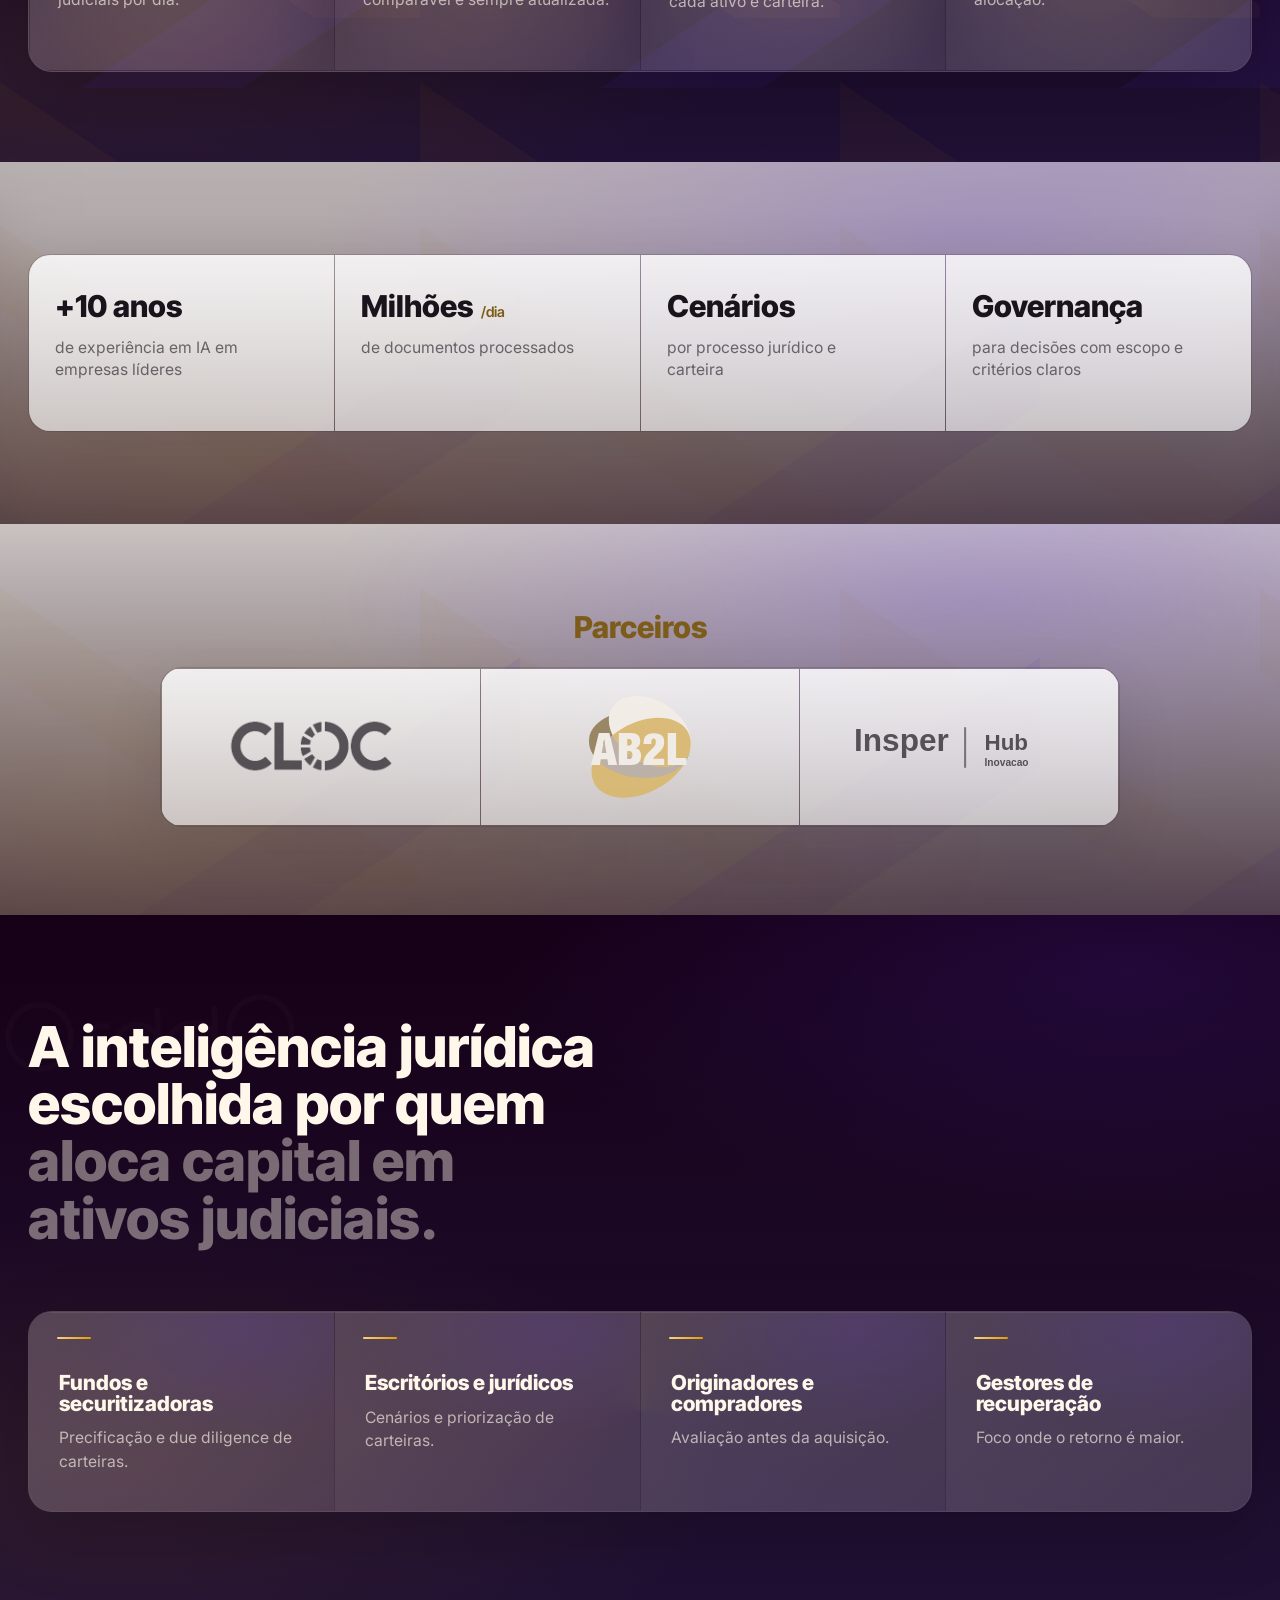
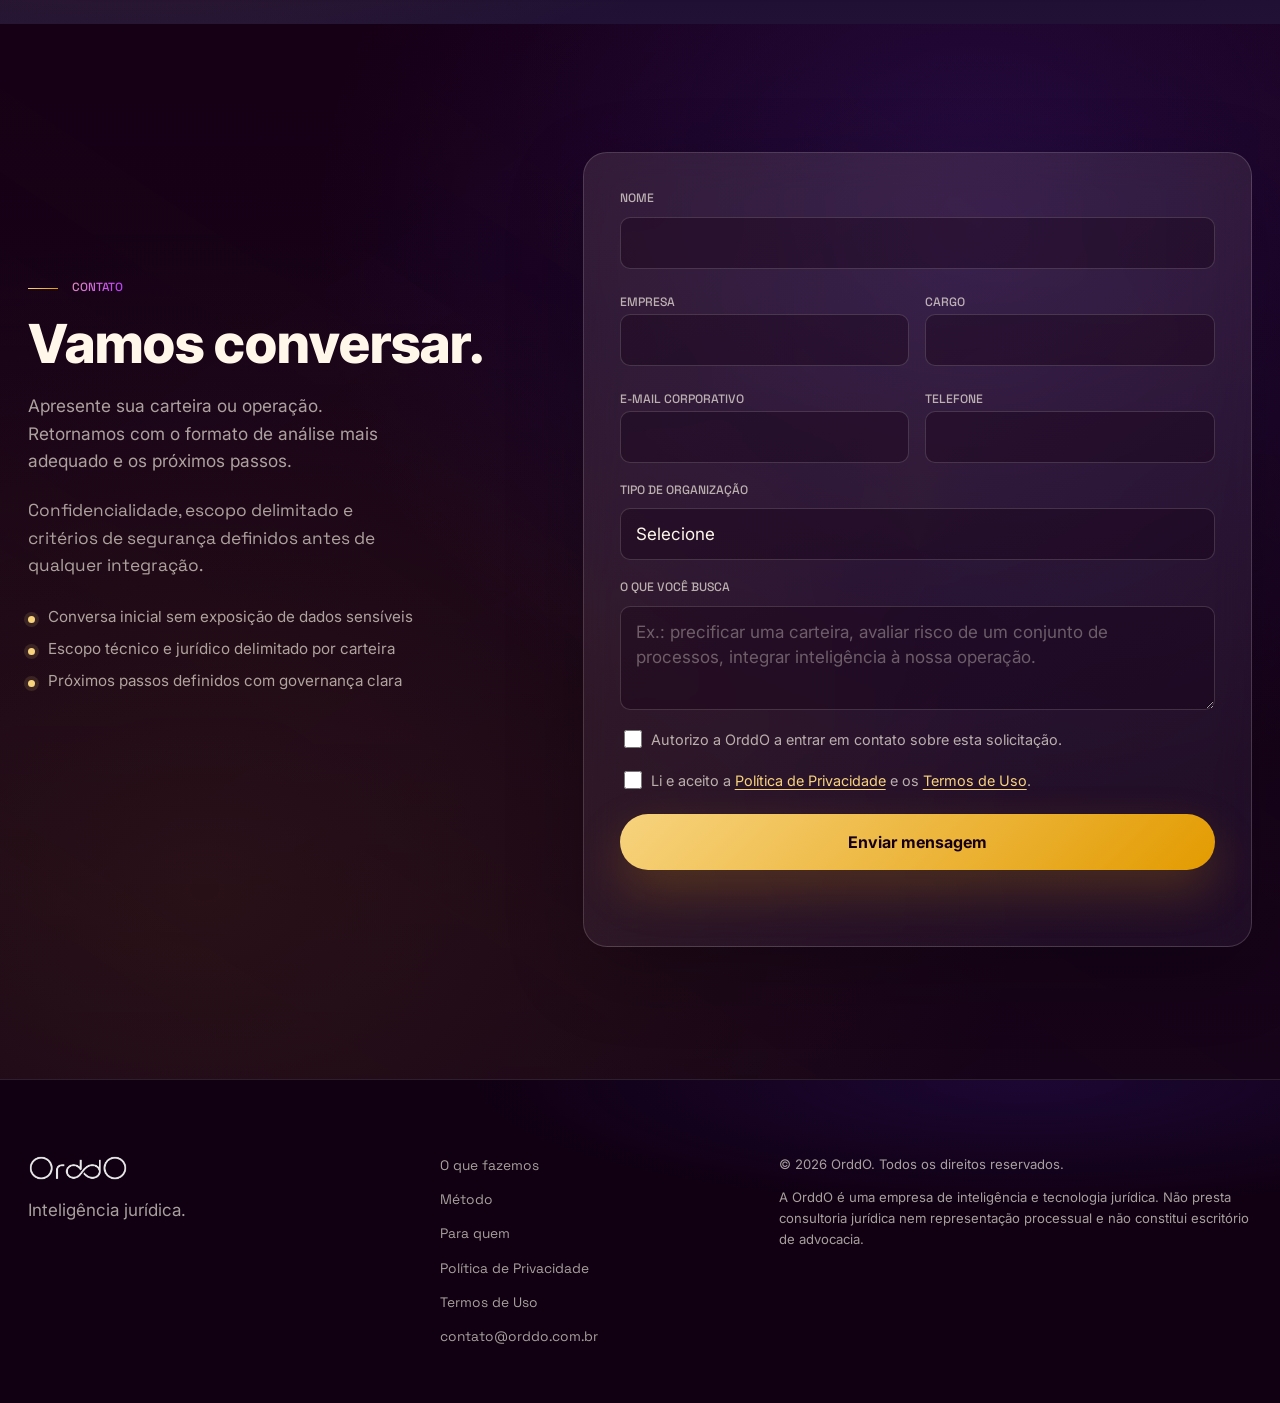
==== commit 122843a4: "Centraliza dashboard mobile" ====
--- a/index.html
+++ b/index.html
@@ -12,7 +12,7 @@
     <link rel="preconnect" href="https://fonts.googleapis.com">
     <link rel="preconnect" href="https://fonts.gstatic.com" crossorigin>
     <link href="https://fonts.googleapis.com/css2?family=Inter+Tight:wght@500;600;700;800;900&family=Space+Grotesk:wght@400;500;600&family=Inter:wght@400;500;600&display=swap" rel="stylesheet">
-    <link rel="stylesheet" href="styles.css?v=191">
+    <link rel="stylesheet" href="styles.css?v=192">
   </head>
   <body>
     <a class="skip-link" href="#conteudo">Pular para o conteúdo</a>
@@ -246,6 +246,6 @@
       </div>
     </footer>
 
-    <script src="script.js?v=191"></script>
+    <script src="script.js?v=192"></script>
   </body>
 </html>
--- a/styles.css
+++ b/styles.css
@@ -5574,3 +5574,54 @@
     background: linear-gradient(90deg, rgba(255, 248, 234, 0.34), rgba(217, 189, 131, 0.16), transparent);
   }
 }
+
+/* ── Ajuste final v192: dash mobile centralizado e sem moldura externa ── */
+@media (max-width: 760px) {
+  body:has(.hero-generative-page):not(.proposal-sober) .showcase {
+    overflow: hidden;
+  }
+
+  body:has(.hero-generative-page):not(.proposal-sober) .media-panel {
+    left: auto;
+    display: flex;
+    justify-content: center;
+    width: 100%;
+    max-width: 100%;
+    margin: 0 auto;
+    padding: 0 clamp(18px, 5.4vw, 24px) 52px;
+    background: transparent;
+    box-shadow: none;
+  }
+
+  body:has(.hero-generative-page):not(.proposal-sober) .media-panel::before,
+  body:has(.hero-generative-page):not(.proposal-sober) .media-panel::after {
+    display: none;
+  }
+
+  body:has(.hero-generative-page):not(.proposal-sober) .demo.intelligence-demo {
+    width: min(100%, 430px);
+    margin: 0 auto;
+    border: 0;
+    outline: 0;
+    background: transparent;
+    box-shadow: none;
+  }
+
+  body:has(.hero-generative-page):not(.proposal-sober) .intel-stage {
+    width: 100%;
+  }
+
+  body:has(.hero-generative-page):not(.proposal-sober) .intel-board.intel-cinema {
+    width: 100%;
+    max-width: 100%;
+    margin: 0 auto;
+    border: 0;
+    outline: 0;
+    box-shadow: 0 24px 58px rgba(0, 0, 0, 0.24);
+  }
+
+  body:has(.hero-generative-page):not(.proposal-sober) .mobile-dashboard {
+    width: 100%;
+    margin: 0 auto;
+  }
+}
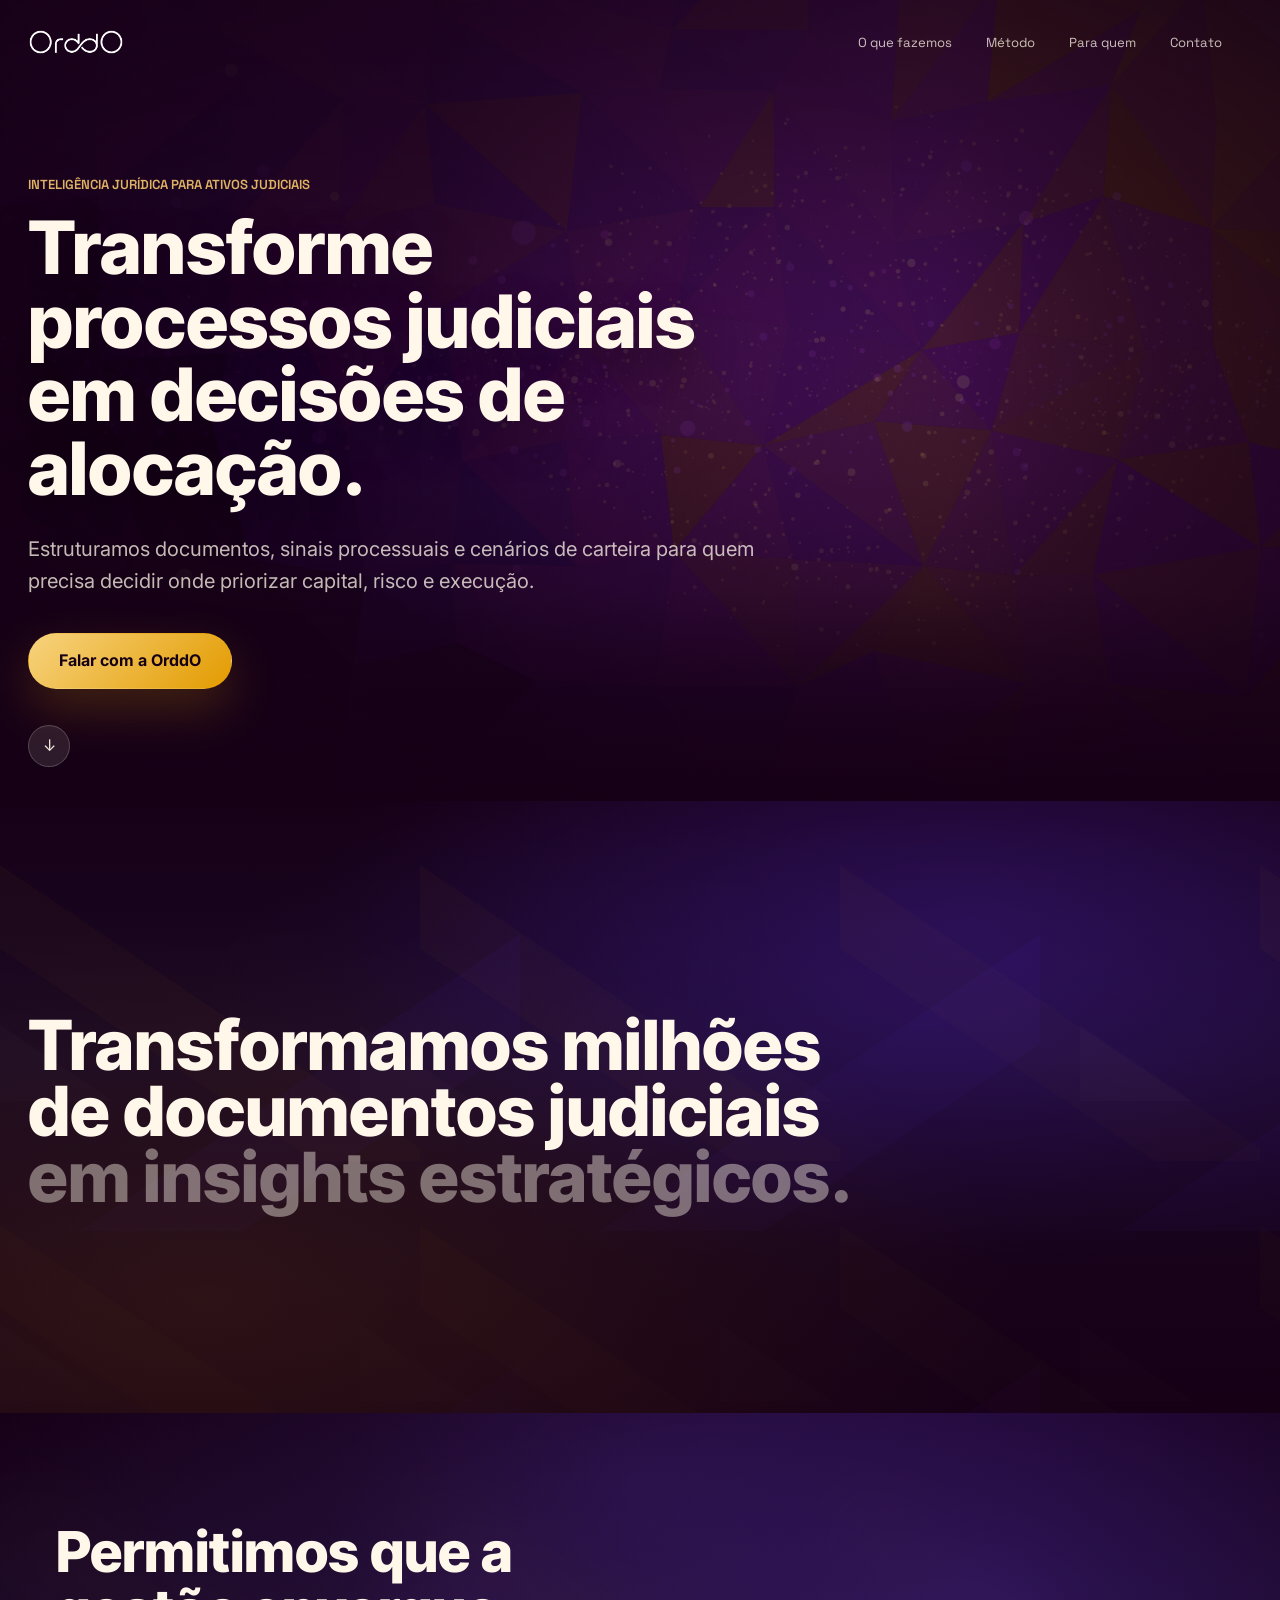
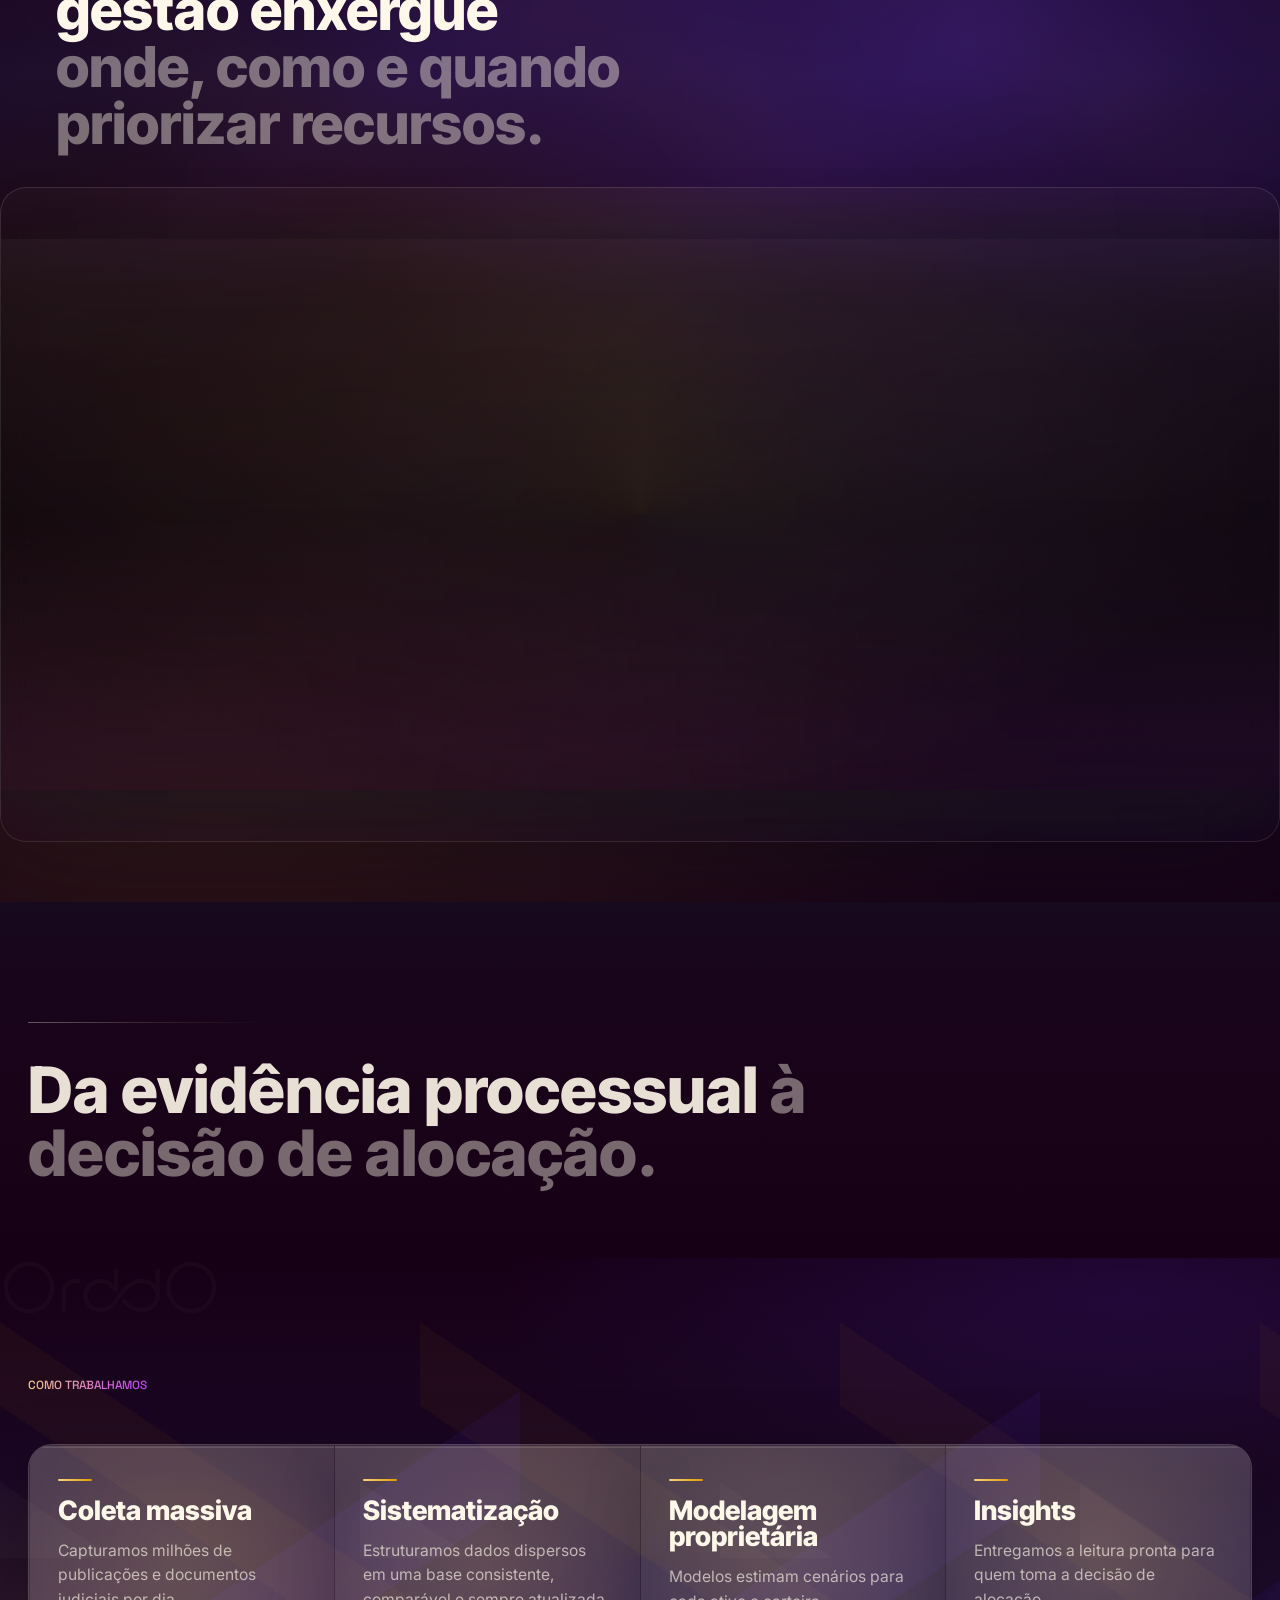
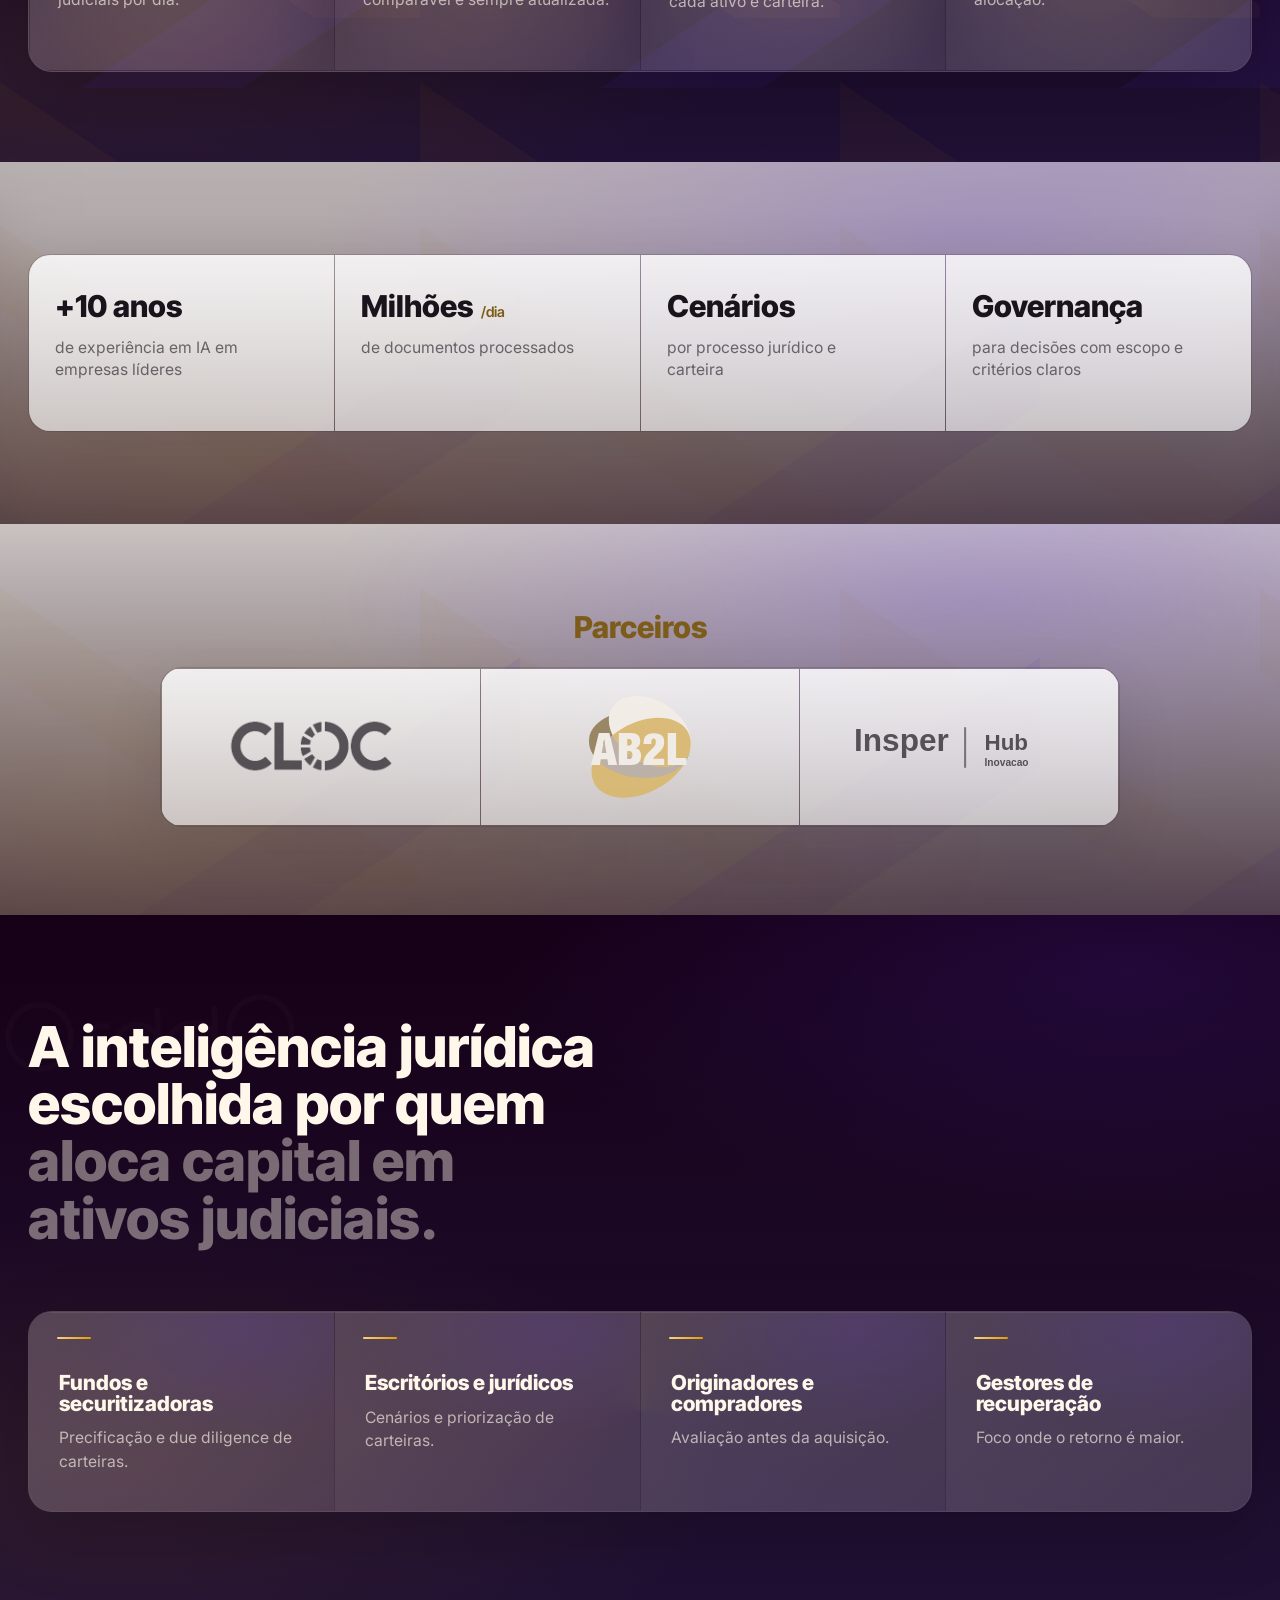
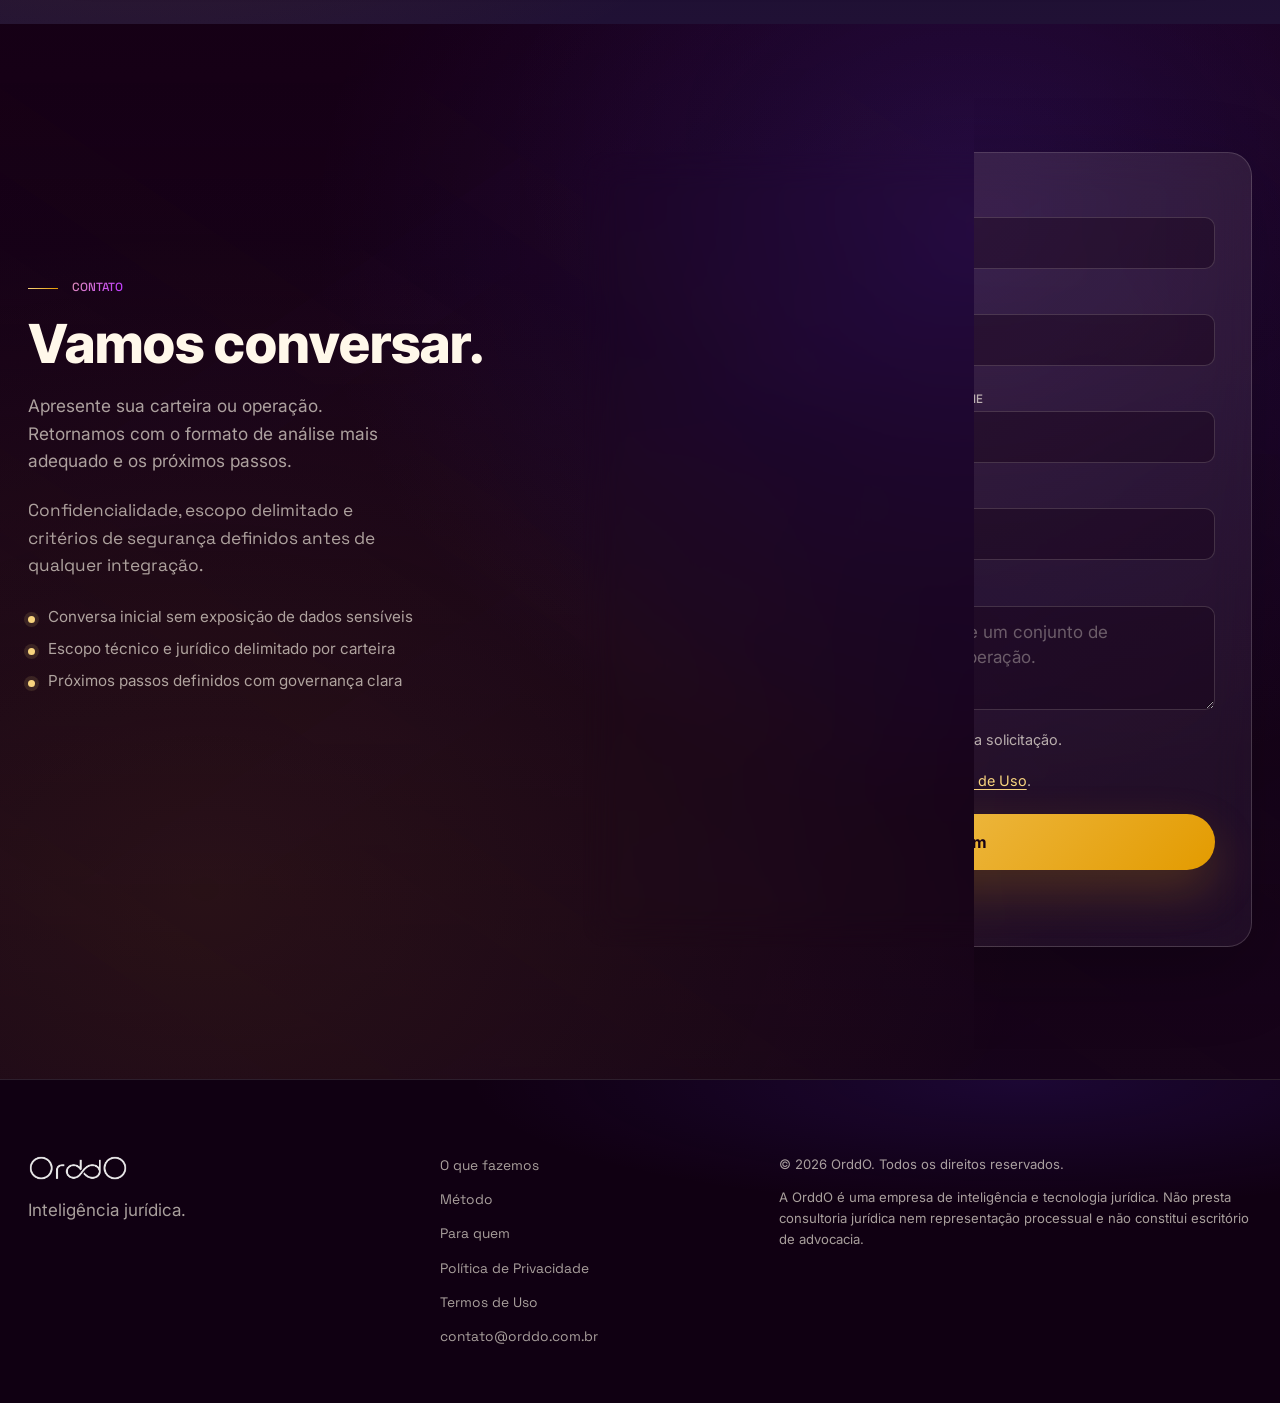
==== commit 52090df5: "Ajusta respiro do dashboard mobile" ====
--- a/index.html
+++ b/index.html
@@ -12,7 +12,7 @@
     <link rel="preconnect" href="https://fonts.googleapis.com">
     <link rel="preconnect" href="https://fonts.gstatic.com" crossorigin>
     <link href="https://fonts.googleapis.com/css2?family=Inter+Tight:wght@500;600;700;800;900&family=Space+Grotesk:wght@400;500;600&family=Inter:wght@400;500;600&display=swap" rel="stylesheet">
-    <link rel="stylesheet" href="styles.css?v=192">
+    <link rel="stylesheet" href="styles.css?v=193">
   </head>
   <body>
     <a class="skip-link" href="#conteudo">Pular para o conteúdo</a>
@@ -246,6 +246,6 @@
       </div>
     </footer>
 
-    <script src="script.js?v=192"></script>
+    <script src="script.js?v=193"></script>
   </body>
 </html>
--- a/styles.css
+++ b/styles.css
@@ -5575,7 +5575,7 @@
   }
 }
 
-/* ── Ajuste final v192: dash mobile centralizado e sem moldura externa ── */
+/* ── Ajuste final v193: dash mobile centralizado e menu legivel ── */
 @media (max-width: 760px) {
   body:has(.hero-generative-page):not(.proposal-sober) .showcase {
     overflow: hidden;
@@ -5584,11 +5584,12 @@
   body:has(.hero-generative-page):not(.proposal-sober) .media-panel {
     left: auto;
     display: flex;
+    align-items: center;
     justify-content: center;
     width: 100%;
     max-width: 100%;
     margin: 0 auto;
-    padding: 0 clamp(18px, 5.4vw, 24px) 52px;
+    padding: clamp(26px, 7vw, 34px) clamp(18px, 5.4vw, 24px);
     background: transparent;
     box-shadow: none;
   }
@@ -5624,4 +5625,22 @@
     width: 100%;
     margin: 0 auto;
   }
-}
+
+  body:has(.hero-generative-page):not(.proposal-sober) .site-header .nav-links.is-open a::after,
+  body.legal-page .site-header .nav-links.is-open a::after {
+    content: attr(data-content);
+    position: static;
+    inset: auto;
+    display: block;
+    width: auto;
+    height: auto;
+    transform: none;
+    border-radius: 0;
+    opacity: 1;
+    background: transparent;
+    box-shadow: none;
+    font-size: 0.7rem;
+    line-height: 1.25;
+    color: rgba(255, 248, 234, 0.62);
+  }
+}
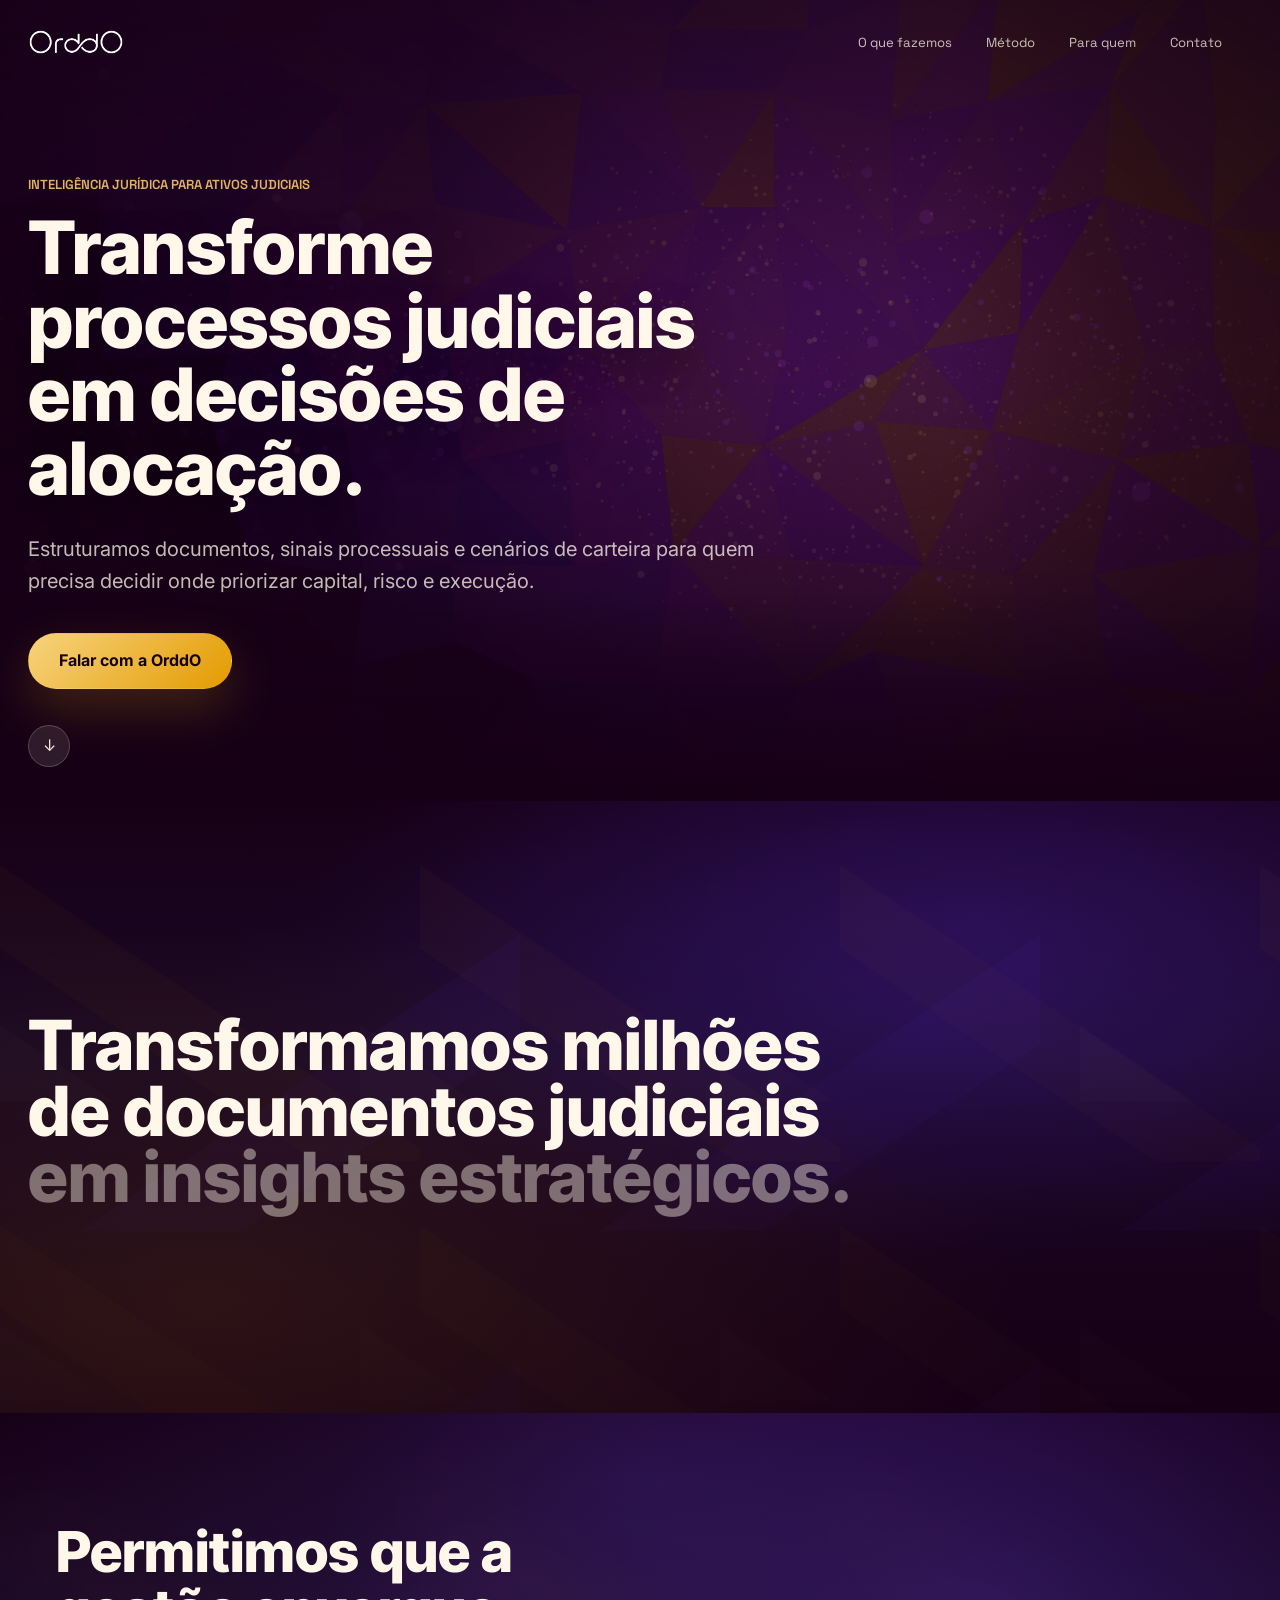
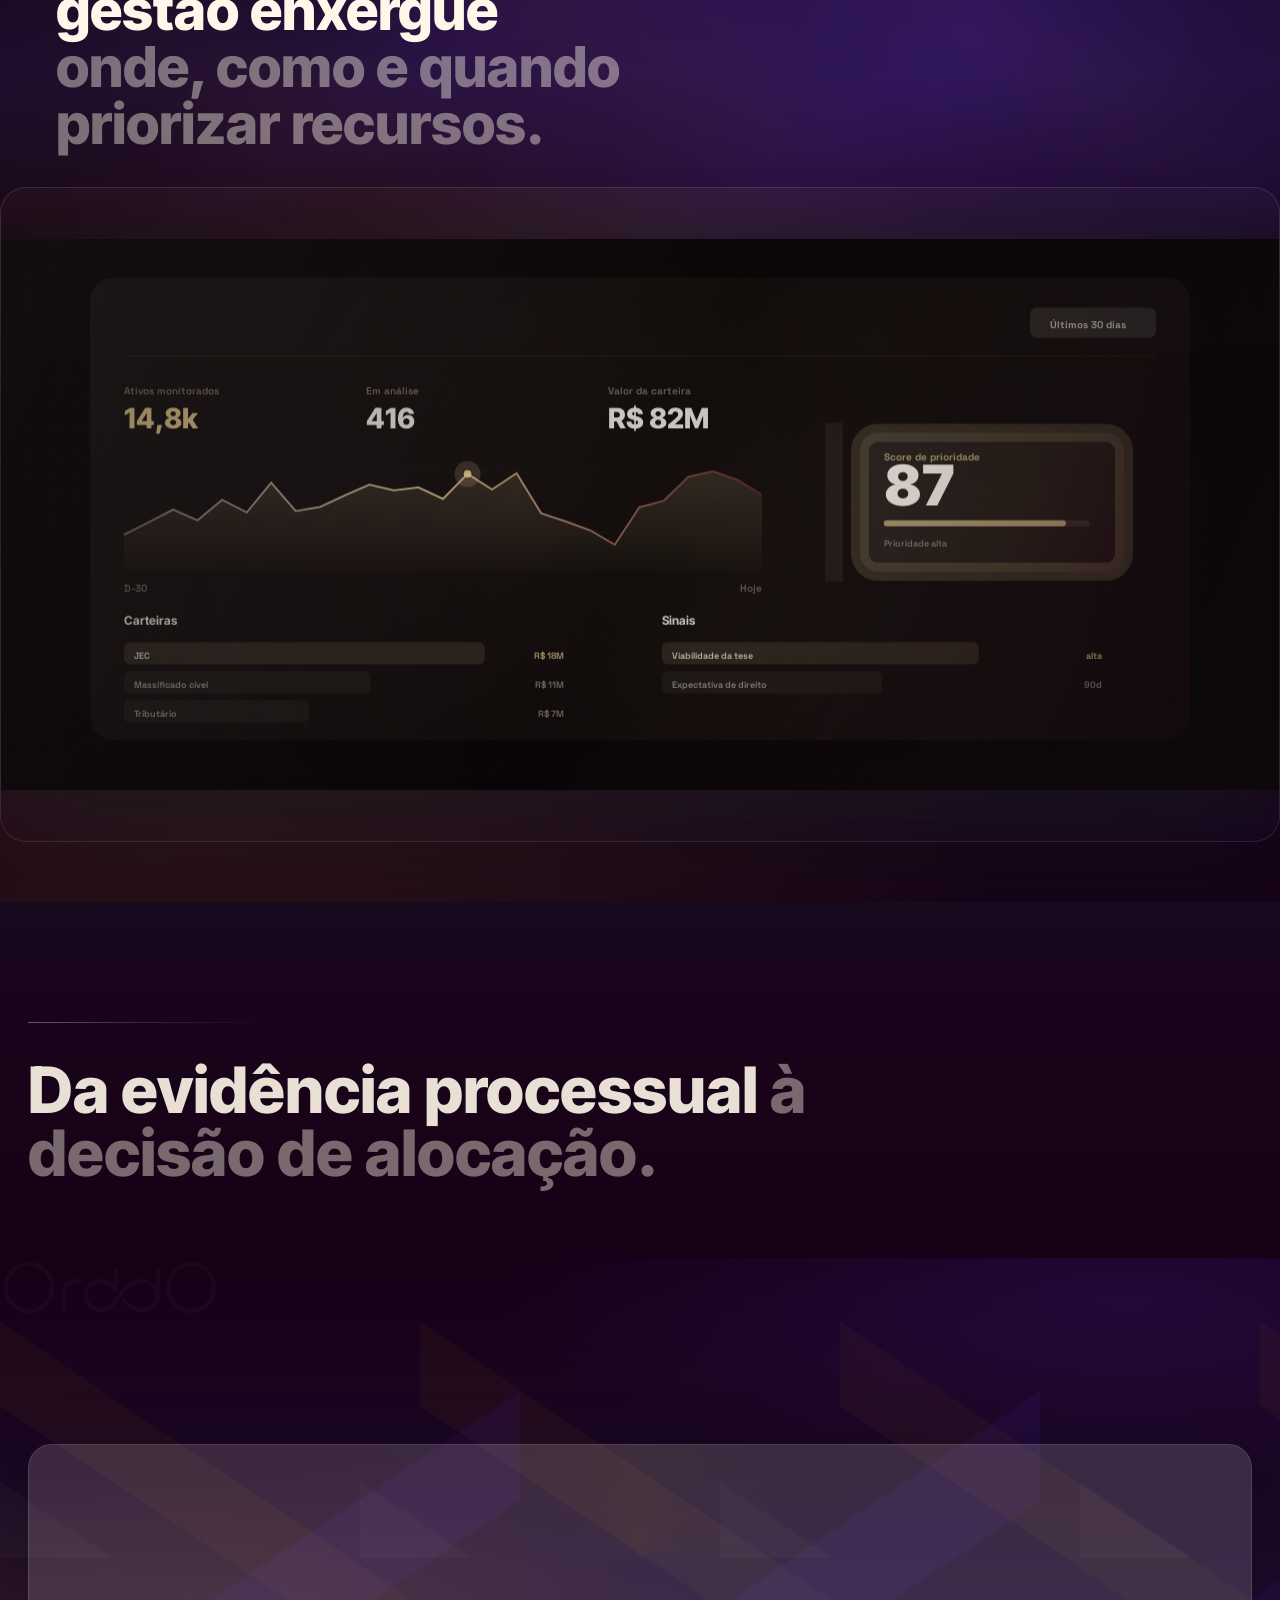
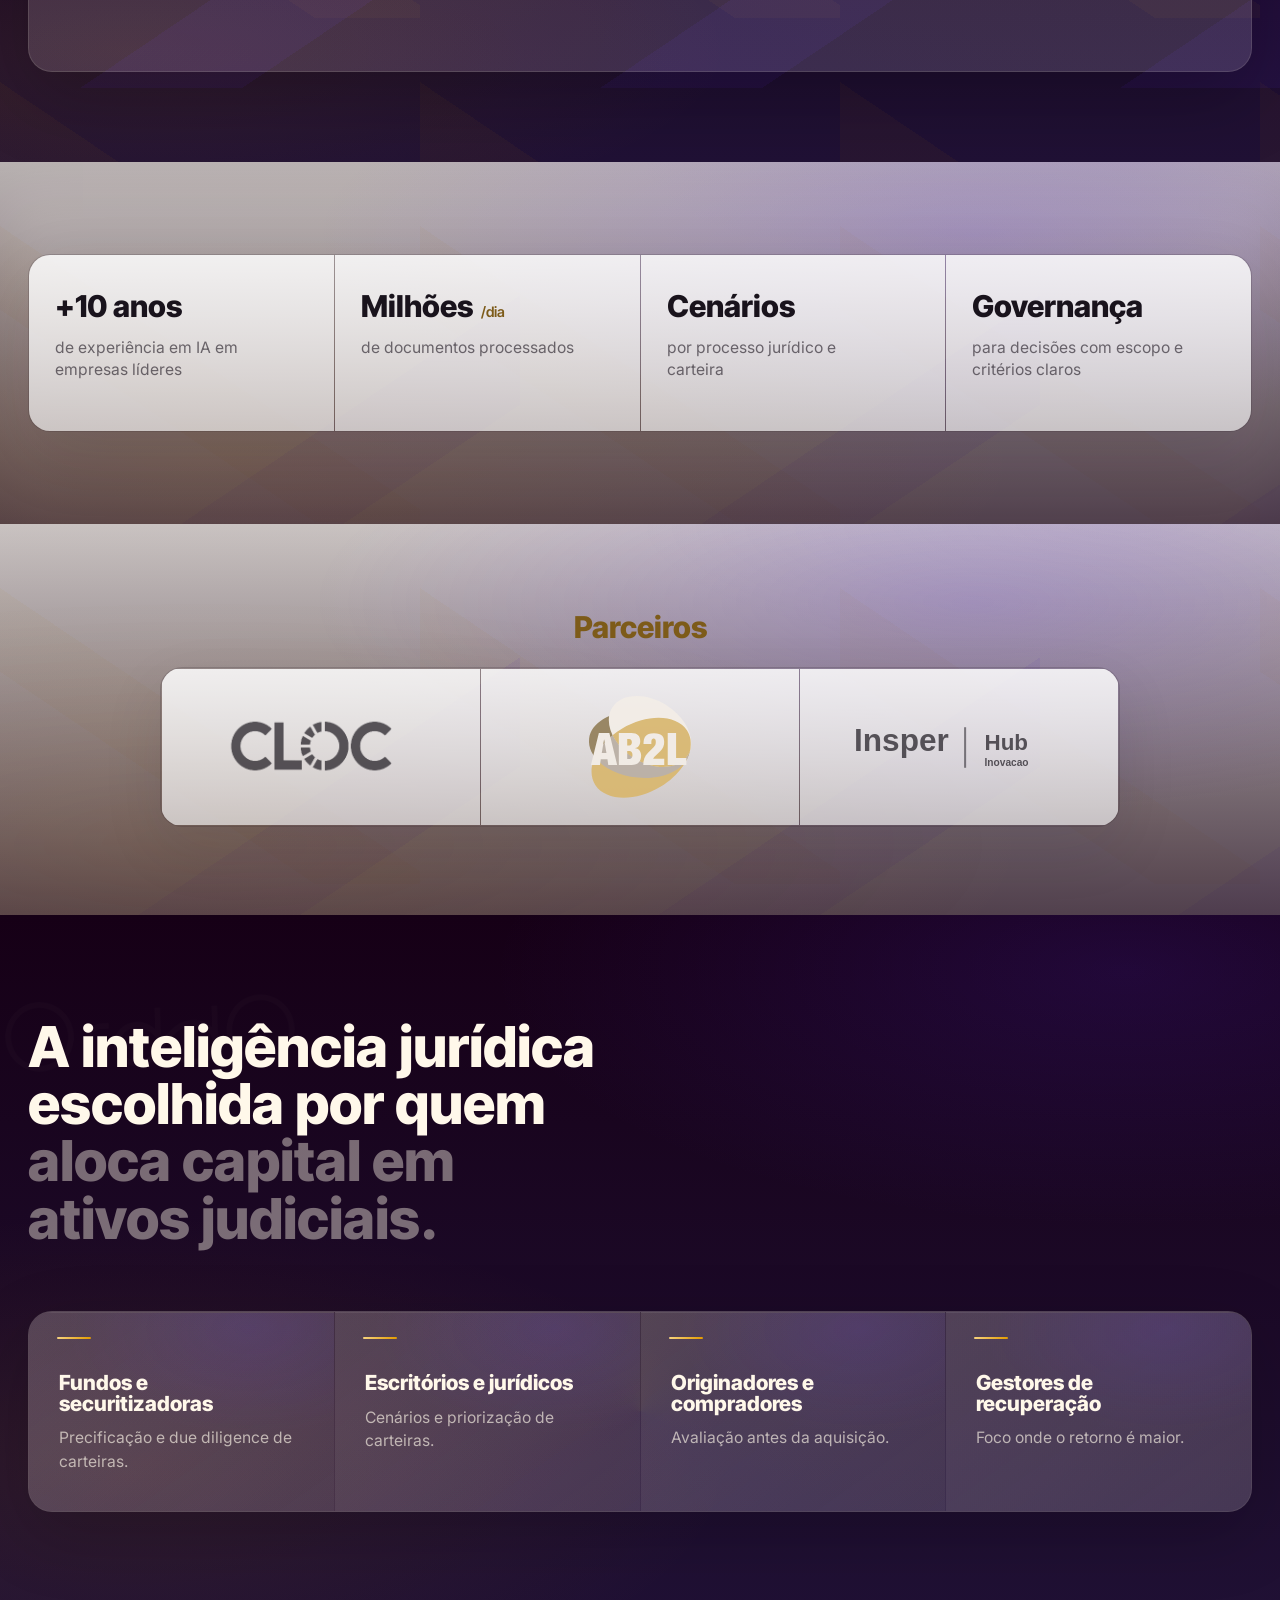
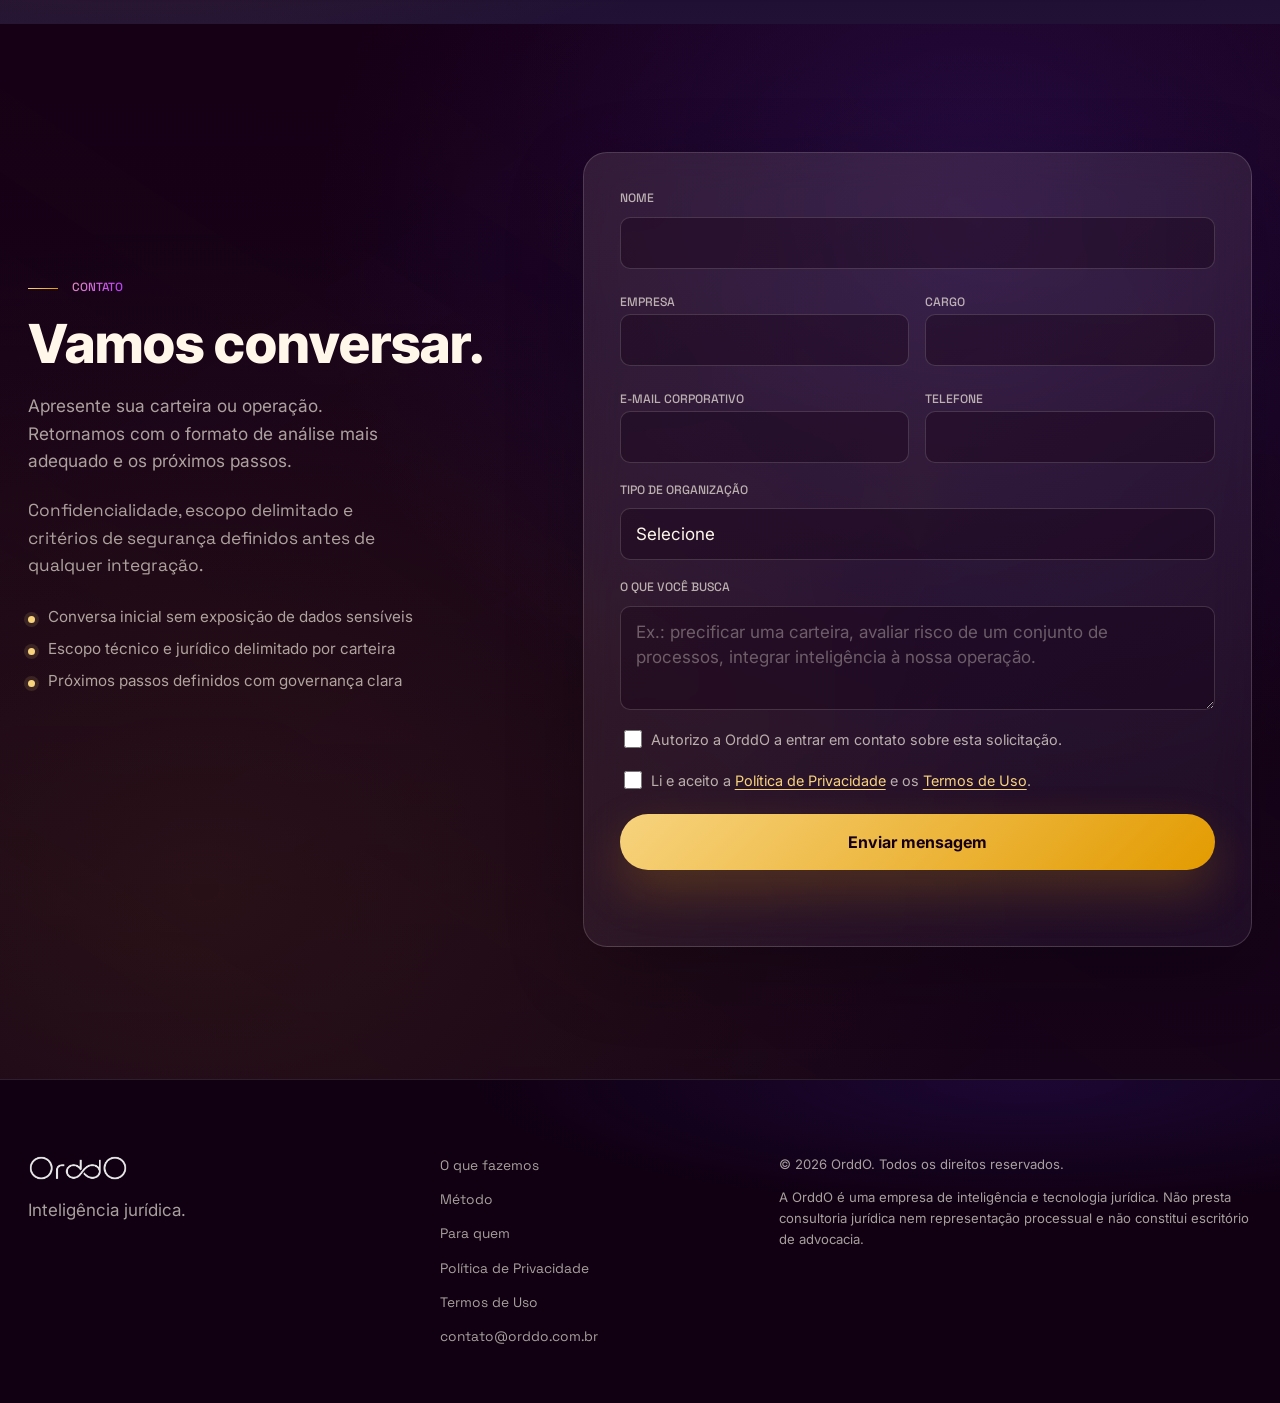
==== commit 315ba555: "Configura envio direto do formulario" ====
--- a/index.html
+++ b/index.html
@@ -12,7 +12,7 @@
     <link rel="preconnect" href="https://fonts.googleapis.com">
     <link rel="preconnect" href="https://fonts.gstatic.com" crossorigin>
     <link href="https://fonts.googleapis.com/css2?family=Inter+Tight:wght@500;600;700;800;900&family=Space+Grotesk:wght@400;500;600&family=Inter:wght@400;500;600&display=swap" rel="stylesheet">
-    <link rel="stylesheet" href="styles.css?v=193">
+    <link rel="stylesheet" href="styles.css?v=194">
   </head>
   <body>
     <a class="skip-link" href="#conteudo">Pular para o conteúdo</a>
@@ -192,7 +192,12 @@
             </ul>
           </div>
 
-          <form class="lead-form reveal" action="mailto:contato@orddo.com.br" method="post" enctype="text/plain" data-lead-form novalidate>
+          <form class="lead-form reveal" action="https://formsubmit.co/ajax/contato@orddo.com.br" method="post" data-lead-form novalidate>
+            <input type="hidden" name="_subject" value="Novo contato pelo site OrddO">
+            <input type="hidden" name="_template" value="table">
+            <input type="hidden" name="_captcha" value="false">
+            <input type="hidden" name="_honey" value="">
+            <input type="hidden" name="_url" value="https://www.orddo.com.br/">
             <div class="form-row"><label for="nome">Nome</label><input id="nome" name="nome" type="text" autocomplete="name" required></div>
             <div class="form-row two-columns">
               <div><label for="empresa">Empresa</label><input id="empresa" name="empresa" type="text" autocomplete="organization" required></div>
@@ -246,6 +251,6 @@
       </div>
     </footer>
 
-    <script src="script.js?v=193"></script>
+    <script src="script.js?v=194"></script>
   </body>
 </html>
--- a/styles.css
+++ b/styles.css
@@ -2181,6 +2181,7 @@
 .checkbox-row input { min-height: auto; width: 18px; height: 18px; margin-top: 2px; padding: 0; accent-color: var(--gold); }
 .checkbox-row a { color: var(--gold-2); text-decoration: underline; text-underline-offset: 3px; }
 .form-submit { width: 100%; border: 0; margin-top: 4px; }
+.form-submit:disabled { opacity: 0.66; cursor: progress; transform: none; }
 .form-feedback { min-height: 22px; margin: 0; color: var(--gold-2); font-weight: 600; font-size: 0.92rem; }
 .form-feedback.is-error { color: #e08; }
 
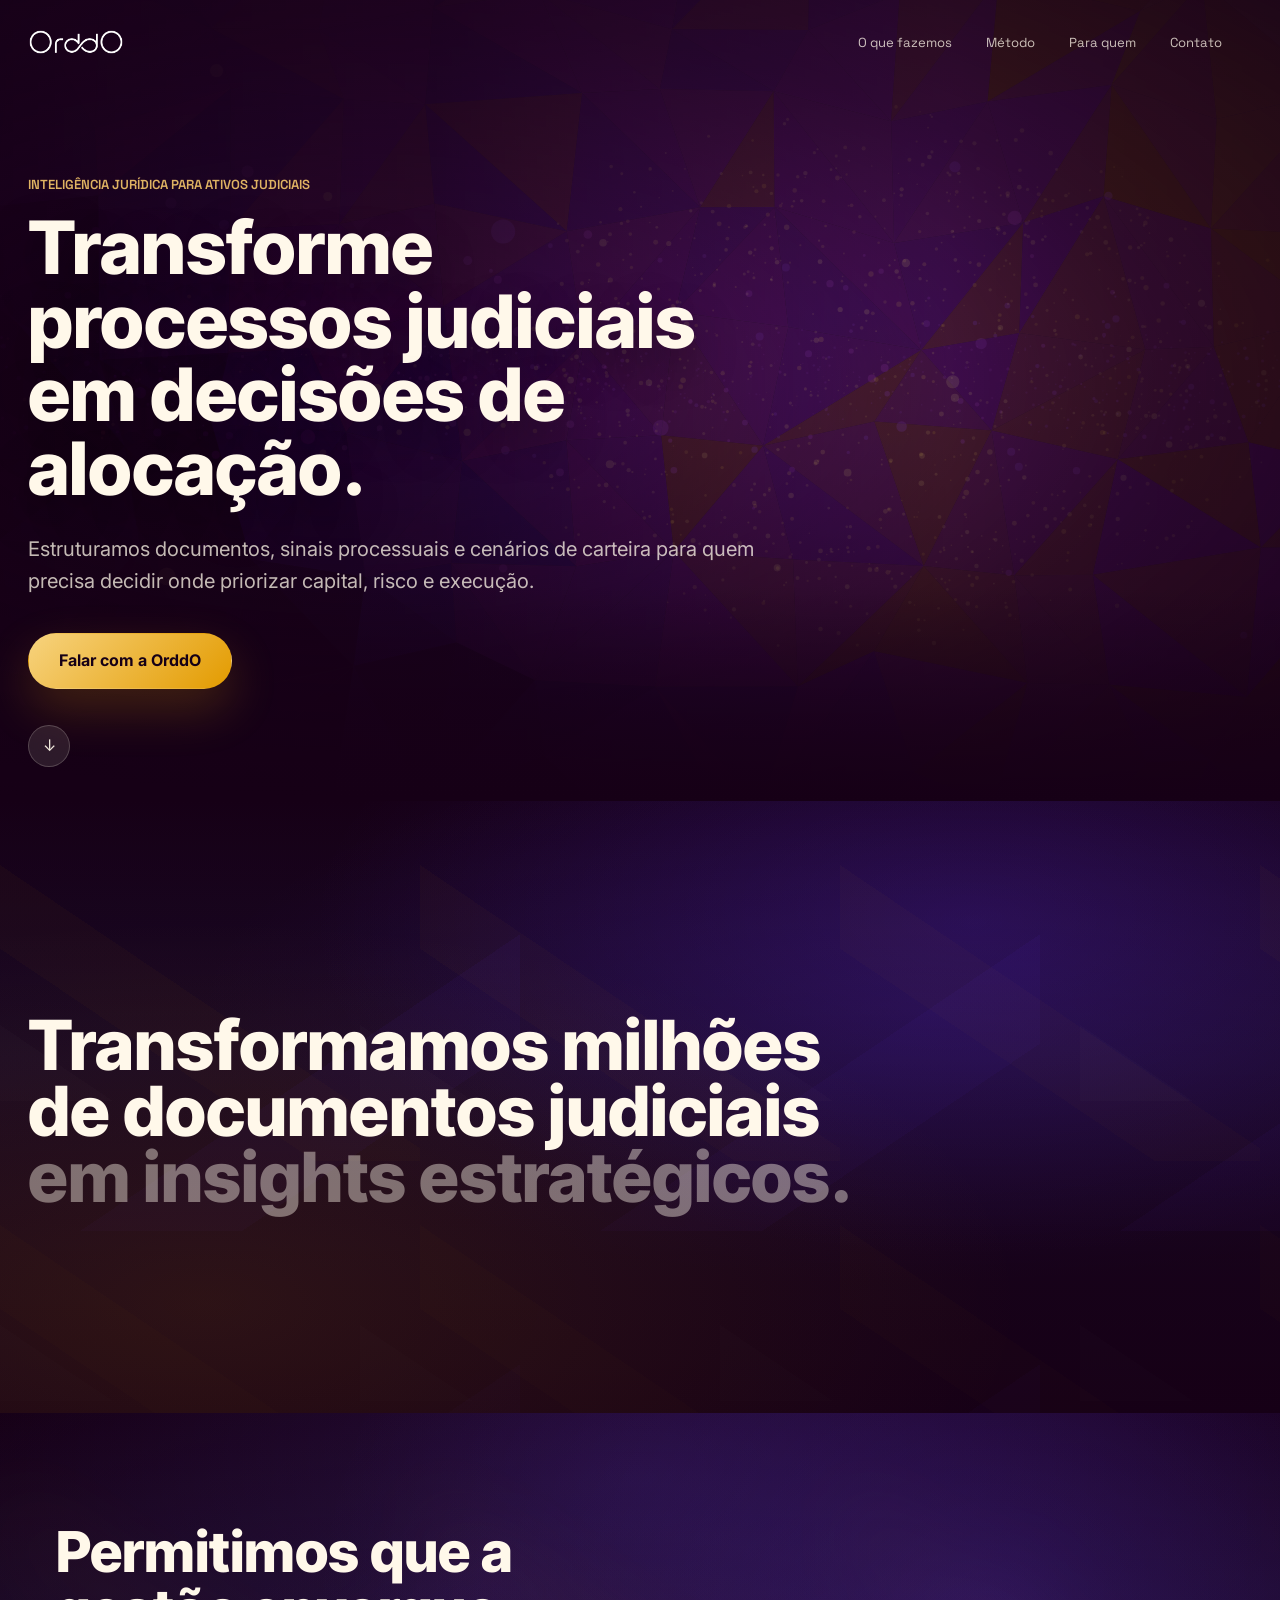
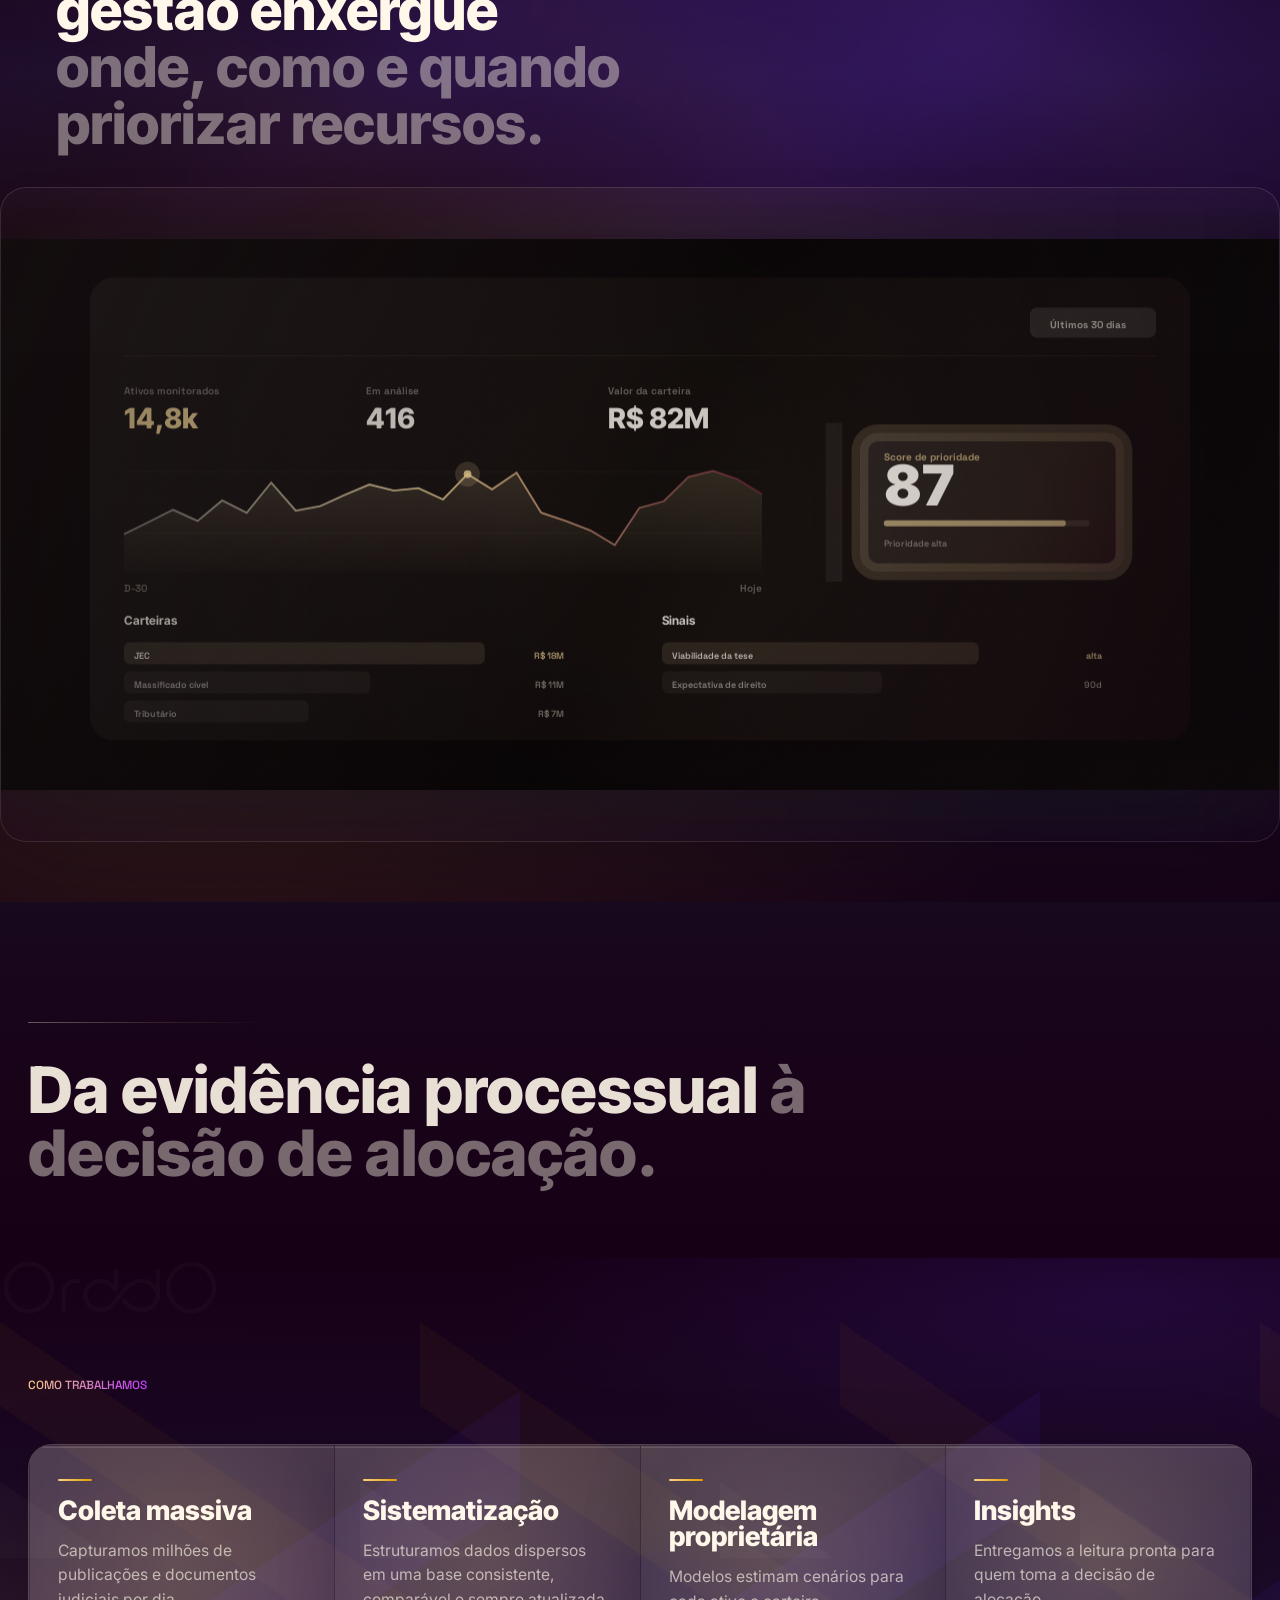
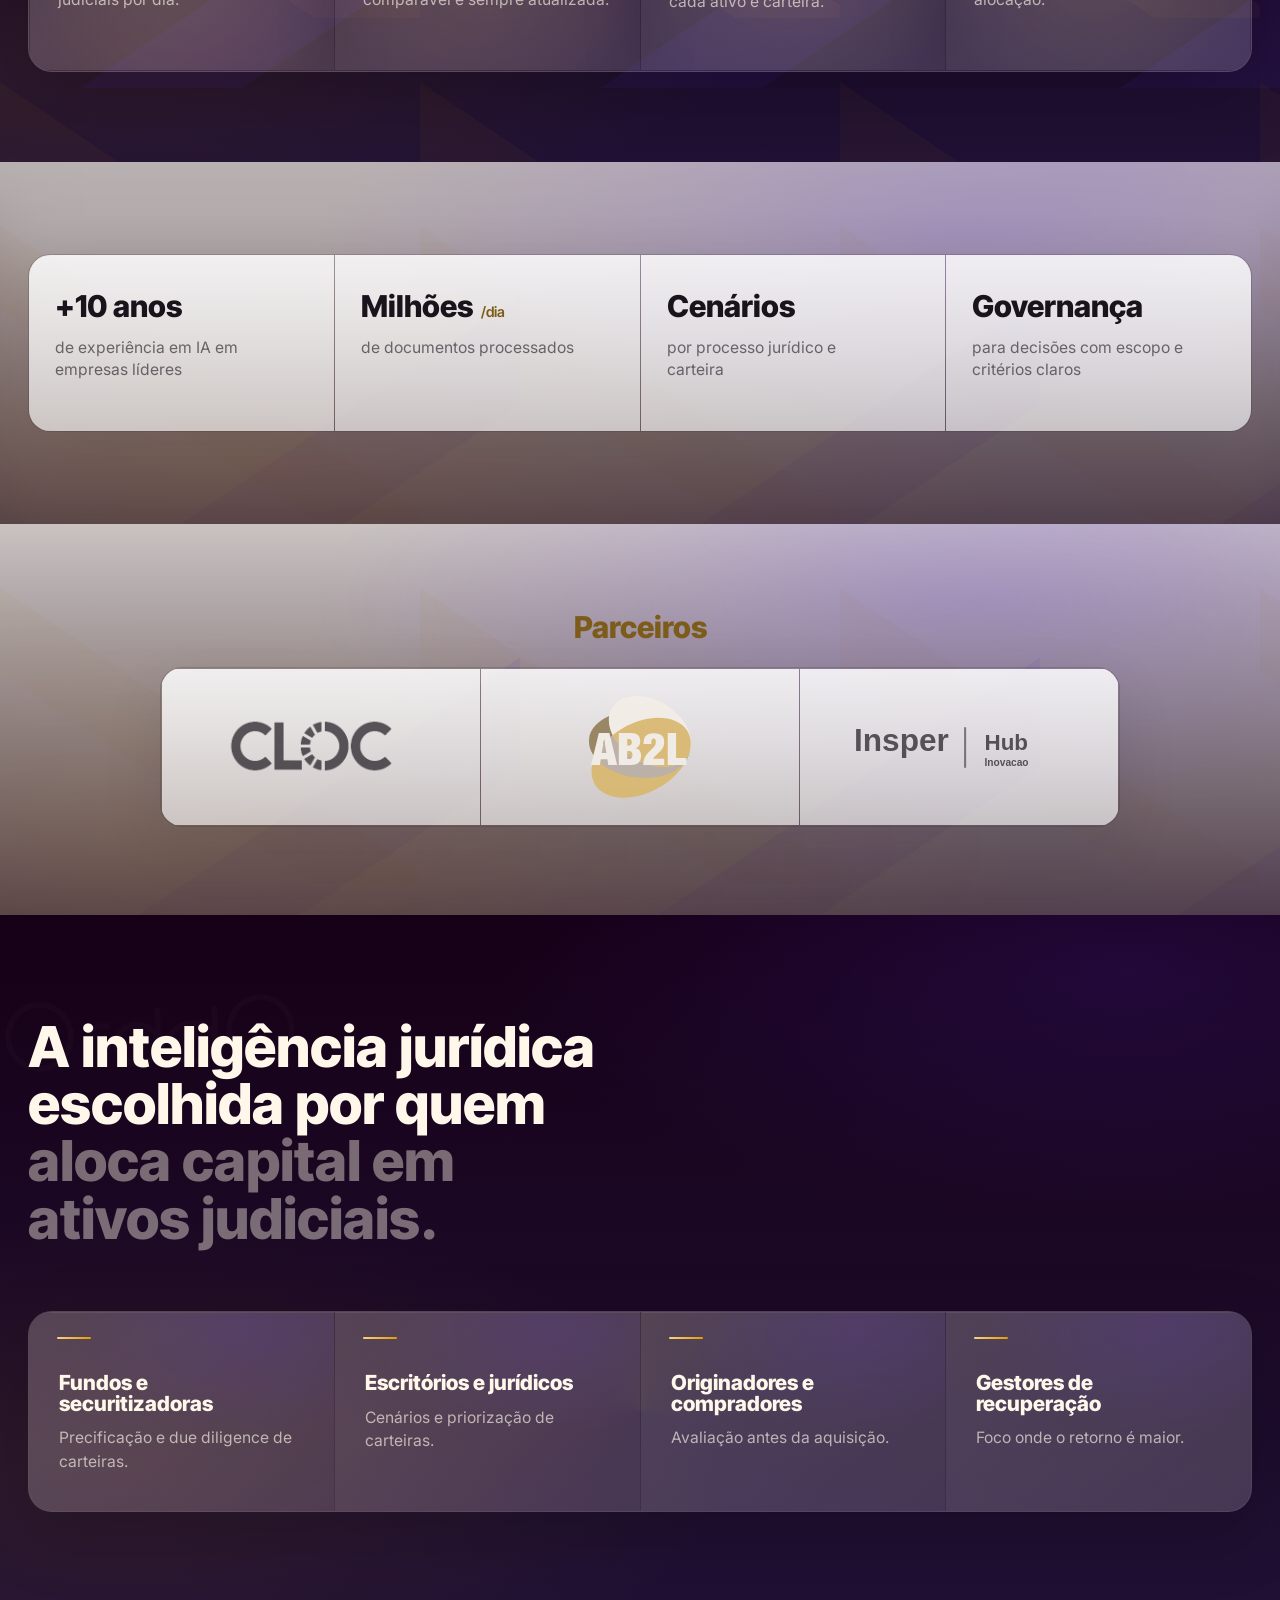
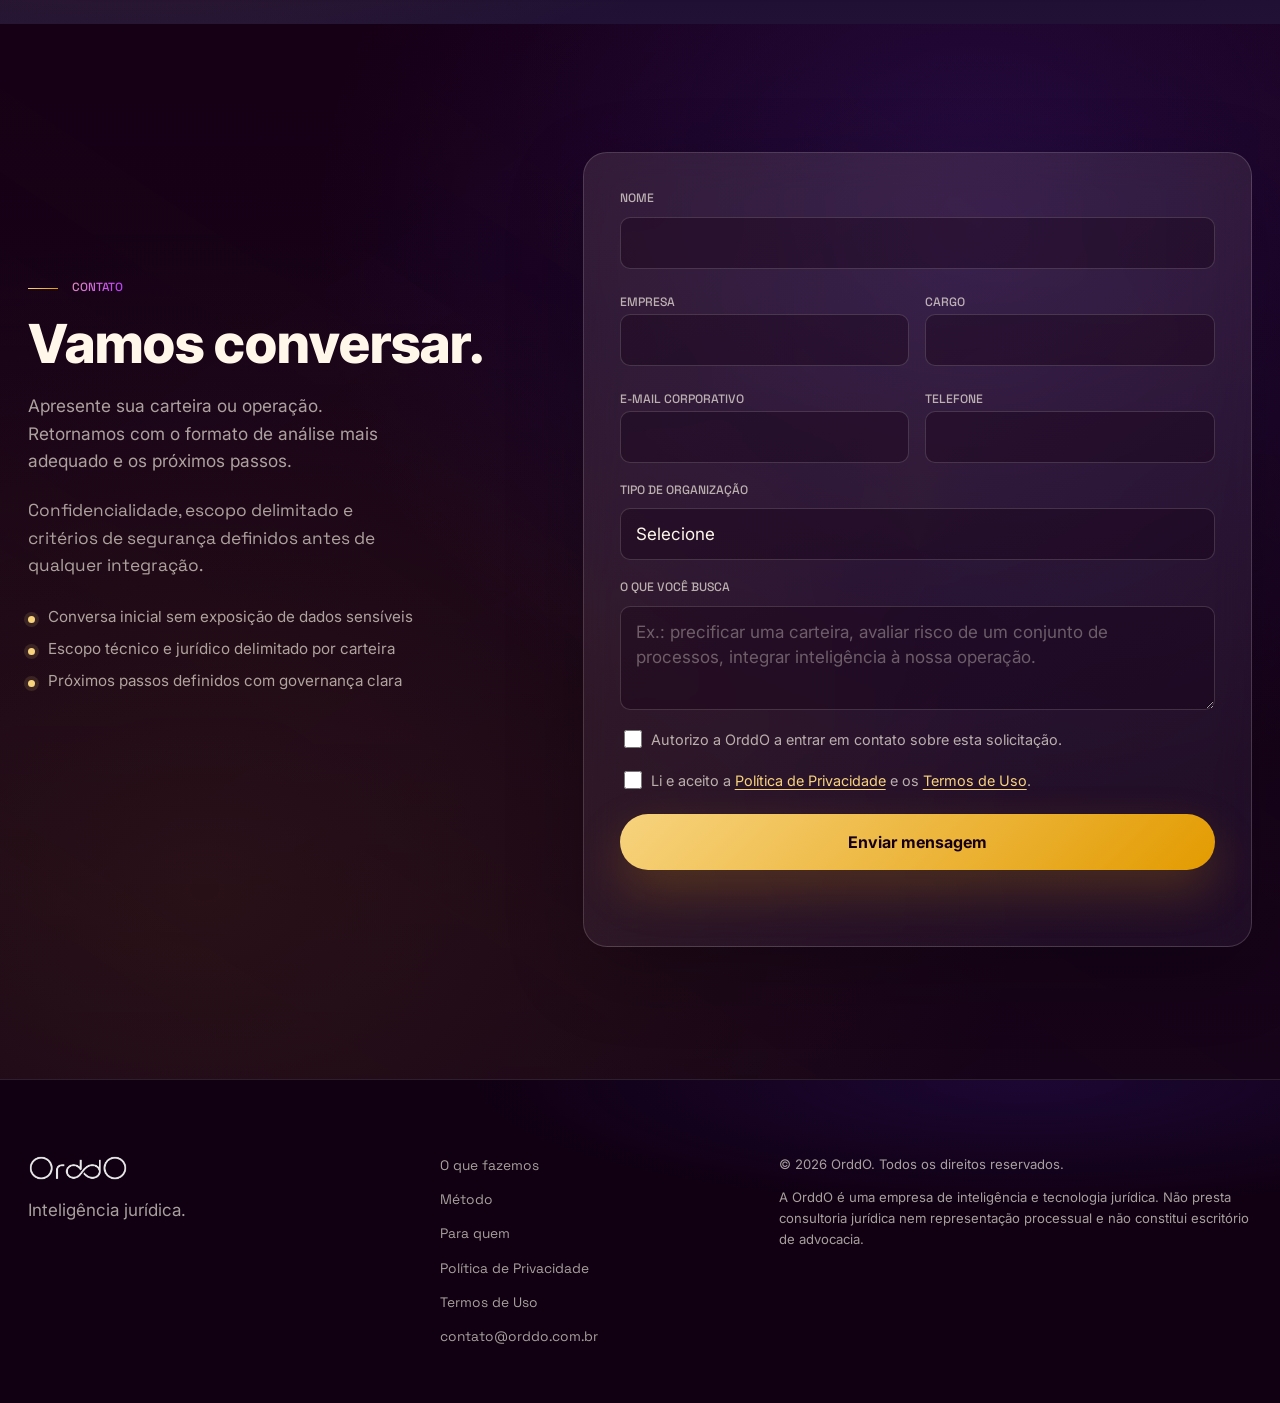
==== commit e03d4276: "Adiciona favicon da marca" ====
--- a/index.html
+++ b/index.html
@@ -6,6 +6,10 @@
     <title>OrddO | Inteligência jurídica</title>
     <meta name="description" content="OrddO é uma empresa de inteligência jurídica. Estruturamos dados judiciais e estimamos cenários para apoiar decisões de alocação por ativo e carteira.">
     <meta name="theme-color" content="#f7f8f6">
+    <link rel="icon" href="favicon.ico?v=195" sizes="any">
+    <link rel="icon" type="image/png" sizes="32x32" href="favicon-32.png?v=195">
+    <link rel="icon" type="image/png" sizes="192x192" href="favicon-192.png?v=195">
+    <link rel="apple-touch-icon" href="apple-touch-icon.png?v=195">
     <meta property="og:title" content="OrddO | Inteligência jurídica">
     <meta property="og:description" content="A inteligência por trás de cada decisão sobre ativos judiciais.">
     <meta property="og:type" content="website">
